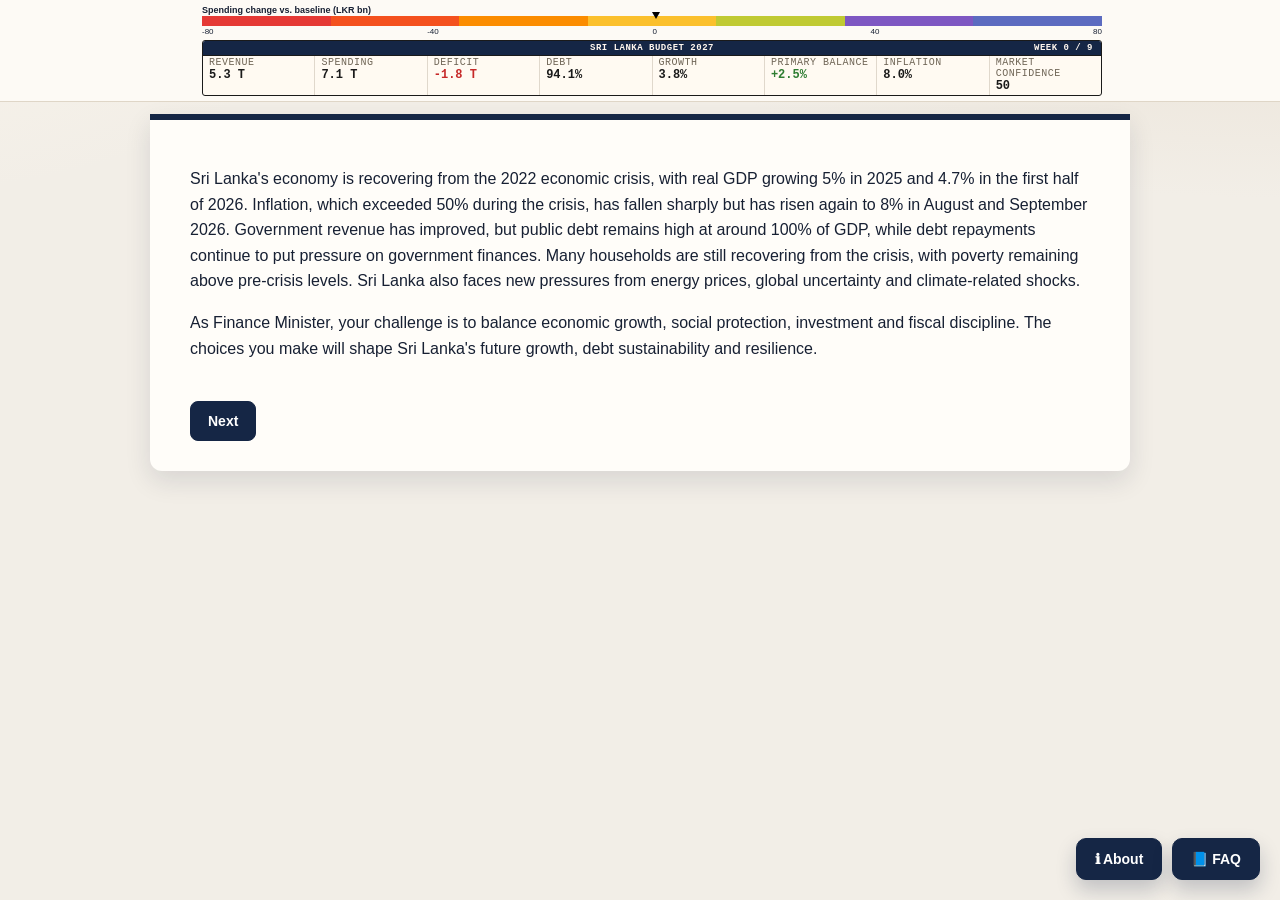
==== budget_game_fixed.html @ 9d5f8a3f "feat(ui-docs): add About quick-link and align docs with design update - add About button beside FAQ " ====
<!DOCTYPE html>
<html lang="en">

<head>
  <meta charset="UTF-8">
  <meta name="viewport" content="width=device-width, initial-scale=1.0, maximum-scale=5.0">
  <title>Sri Lanka Budget Game</title>

  <style>
    :root {
      --bg-canvas: #f2eee7;
      --bg-panel: #fffdf9;
      --bg-muted: #f4eee5;
      --text-primary: #172033;
      --text-muted: #3b465c;
      --accent-ink: #152645;
      --accent-coral: #c44f2a;
      --accent-gold: #8b6a1f;
      --border-soft: #d8cfc0;
      --focus-ring: #0068d6;
    }

    html {
      overflow-x: hidden;
      scroll-behavior: smooth;
    }

    body {
      font-family: "Avenir Next", "Segoe UI Variable Text", "Segoe UI", "Helvetica Neue", sans-serif;
      font-size: 16px;
      color: var(--text-primary);
      background:
        radial-gradient(1200px 480px at 100% -10%, #e8dfd2 0%, transparent 60%),
        radial-gradient(800px 360px at -10% 0%, #f8f3ea 0%, transparent 55%),
        var(--bg-canvas);
      margin: 0;
      /* --header-h is measured from the real fixed header by syncHeaderSpace() in
     the script, so the gap under the header is always exact (no guessing). */
      padding-top: var(--header-h, 115px);
      overflow-x: hidden;
      max-width: 100%;
      text-rendering: optimizeLegibility;
      -webkit-font-smoothing: antialiased;
    }

    .skip-link {
      position: absolute;
      top: 10px;
      left: 10px;
      background: #ffffff;
      color: var(--accent-ink);
      border: 2px solid var(--focus-ring);
      border-radius: 8px;
      padding: 8px 12px;
      transform: translateY(-200%);
      z-index: 5000;
      font-size: 14px;
      font-weight: 600;
      text-decoration: none;
    }

    .skip-link:focus {
      transform: translateY(0);
    }

    .subtitle {
      color: var(--text-muted);
      margin-bottom: 20px;
    }

    .data-note {
      font-size: 14px;
      color: var(--text-primary);
      background: var(--bg-muted);
      border-left: 4px solid #385f9e;
      padding: 12px 16px;
      margin: 18px 0;
      line-height: 1.6;
    }

    .highlight {
      display: flex;
      gap: 20px;
      padding: 20px;
      border-left: 6px solid;
      background: var(--bg-muted);
      margin-bottom: 25px;
    }

    #fiscalBadge {
      font-weight: bold;
      padding: 10px 14px;
      color: white;
    }

    .grid {
      display: grid;
      grid-template-columns: 1fr 1fr;
      gap: 20px;
      margin-top: 25px;
    }

    .card {
      background: #fafafa;
      padding: 18px;
      border-left: 4px solid #ddd;
    }

    .results-table {
      margin-top: 20px;
      border-top: 2px solid #ddd;
    }

    .row {
      display: flex;
      justify-content: space-between;
      padding: 10px 0;
      border-bottom: 1px solid #eee;
    }

    .row.total {
      font-weight: bold;
      border-top: 2px solid #000;
    }

    #headlineBox {
      margin-top: 20px;
      padding: 20px;
      background: var(--accent-ink);
      color: white;
      border-radius: 8px;
    }

    #headlineBox h3 {
      margin: 0 0 10px 0;
    }

    #headlineBox p {
      margin: 0;
      color: #ddd;
    }

    .status-box {
      margin-top: 20px;
      padding: 15px;
      border-left: 6px solid #ccc;
      background: var(--bg-muted);
      border-radius: 6px;
    }

    #imfStatus {
      font-weight: bold;
      padding: 6px 10px;
      display: inline-block;
      margin-bottom: 10px;
      color: white;
    }

    .rules-table {
      margin-top: 20px;
      border: 1px solid #ddd;
      border-radius: 4px;
      overflow: hidden;
    }

    .rules-header {
      background: var(--accent-ink);
      color: #fff7ef;
      padding: 10px 14px;
      font-weight: bold;
      font-size: 14px;
    }

    .rules-row {
      display: grid;
      grid-template-columns: 2fr 1fr 1fr 1fr;
      padding: 9px 14px;
      border-bottom: 1px solid #eee;
      font-size: 13px;
      align-items: center;
    }

    .rules-row:last-of-type {
      border-bottom: none;
    }

    .rules-row-head {
      font-weight: bold;
      font-size: 12px;
      text-transform: uppercase;
      letter-spacing: 0.5px;
      color: var(--text-muted);
      background: #faf6f0;
    }

    .rule-status {
      display: inline-block;
      padding: 2px 8px;
      border-radius: 3px;
      font-size: 12px;
      font-weight: bold;
    }

    .rule-status.met {
      background: #e8f5e9;
      color: #2e7d32;
    }

    .rule-status.below {
      background: #fff8e1;
      color: #946200;
    }

    .rules-footnote {
      padding: 8px 14px;
      font-size: 12px;
      color: #5f5f5f;
      background: #faf6f0;
      border-top: 1px solid #eee;
    }

    .card.green {
      border-left: 6px solid #2e7d32;
      background: #e8f5e9;
    }

    .card.yellow {
      border-left: 6px solid #f9a825;
      background: #fff8e1;
    }

    .card.red {
      border-left: 6px solid #c62828;
      background: #ffebee;
    }

    .risk {
      font-size: 13px;
      color: #555;
      margin-top: 10px;
    }

    .energy-feedback {
      margin-top: 24px;
      padding: 16px 18px;
      border-left: 6px solid #ccc;
      background: #f4f4f4;
      line-height: 1.6;
    }

    .energy-feedback .headline {
      font-weight: bold;
      margin-bottom: 6px;
    }

    .energy-feedback.green {
      border-left-color: #2e7d32;
      background: #e8f5e9;
    }

    .energy-feedback.yellow {
      border-left-color: #f9a825;
      background: #fff8e1;
    }

    .energy-feedback.red {
      border-left-color: #c62828;
      background: #ffebee;
    }

    /* BUDGET BAR */
    #budgetBar {
      position: fixed;
      top: 0;
      left: 0;
      width: 100%;
      background: rgba(253, 250, 245, 0.98);
      backdrop-filter: blur(8px);
      border-bottom: 1px solid #dfd6c7;
      padding: 5px 12px;
      z-index: 1000;
    }

    #budgetBarInner {
      max-width: 900px;
      margin: 0 auto;
    }

    /* PAGE TRACKER — compact step indicator, ~1.5cm tall */
    #pageTracker {
      overflow-x: auto;
      padding: 4px 8px 3px 8px;
      border-bottom: 1px solid #e0d8cc;
    }

    .tracker-row {
      display: flex;
      justify-content: center;
      align-items: flex-start;
      white-space: nowrap;
      min-width: fit-content;
      margin: 0 auto;
    }

    .tracker-step {
      display: flex;
      flex-direction: column;
      align-items: center;
      flex-shrink: 0;
      padding: 0 3px;
    }

    .tracker-dot {
      width: 11px;
      height: 11px;
      border-radius: 50%;
      background: #fff;
      border: 2px solid #7a8190;
      display: block;
      margin-bottom: 2px;
      transition: background 0.2s, border-color 0.2s;
    }

    .tracker-label {
      font-size: 11px;
      color: #596179;
      white-space: nowrap;
      line-height: 1.1;
    }

    .tracker-line {
      flex: 0 0 12px;
      height: 2px;
      background: #8c93a5;
      margin-top: 5px;
    }

    .tracker-line-dotted {
      background: none;
      border-top: 2px dotted #8c93a5;
      height: 0;
      margin-top: 5px;
    }

    .tracker-step.completed .tracker-dot,
    .tracker-step.current .tracker-dot {
      background: var(--accent-ink);
      border-color: var(--accent-ink);
    }

    .tracker-step.current .tracker-dot {
      box-shadow: 0 0 0 3px rgba(26, 26, 26, 0.15);
    }

    .tracker-step.completed .tracker-label {
      color: #555;
    }

    .tracker-step.current .tracker-label {
      color: #1a1a1a;
      font-weight: bold;
    }

    .tracker-line.completed {
      background: #1a1a1a;
    }

    /* FISCAL DASHBOARD */
    #fiscalDashboard {
      margin-top: 4px;
      font-family: 'Courier New', Courier, monospace;
      background: #fffaf2;
      color: #1a1a1a;
      border: 1px solid #1a1a1a;
      border-radius: 3px;
      overflow: hidden;
      max-width: 900px;
    }

    .fiscal-header {
      display: flex;
      align-items: center;
      padding: 2px 8px;
      background: var(--accent-ink);
      color: #fff7ef;
      border-bottom: 1px solid #1a1a1a;
      font-weight: bold;
      font-size: 9px;
      letter-spacing: 0.5px;
    }

    .fiscal-header-spacer,
    .fiscal-header-week {
      flex: 1;
    }

    .fiscal-header-week {
      text-align: right;
    }

    .fiscal-header-title {
      flex: 0 0 auto;
      text-align: center;
    }

    .fiscal-row {
      display: flex;
      border-bottom: 1px solid #e0d8cc;
    }

    .fiscal-row:last-child {
      border-bottom: none;
    }

    .fiscal-cell {
      flex: 1;
      padding: 1px 6px 2px 6px;
      border-right: 1px solid #e0d8cc;
    }

    .fiscal-cell:last-child {
      border-right: none;
    }

    .fiscal-label {
      font-size: 10px;
      color: #6f6556;
      text-transform: uppercase;
      letter-spacing: 0.5px;
    }

    .fiscal-value {
      font-size: 12px;
      font-weight: bold;
      margin-top: 0px;
      color: #1a1a1a;
    }

    .fiscal-value.negative {
      color: #c62828;
    }

    .fiscal-value.positive {
      color: #2e7d32;
    }

    /* SCREENS */
    .screen {
      display: none;
      min-height: calc(100vh - var(--header-h, 115px));
      justify-content: center;
      align-items: flex-start;
      padding: 12px 24px 24px;
      box-sizing: border-box;
    }

    .screen.active {
      display: flex;
    }

    /* BOX */
    .box {
      max-width: 900px;
      width: 100%;
      background: var(--bg-panel);
      padding: 30px 40px;
      border-top: 6px solid var(--accent-ink);
      border-radius: 0 0 12px 12px;
      box-shadow: 0 10px 26px rgba(22, 34, 56, 0.12);
      max-height: calc(100vh - var(--header-h, 115px) - 40px);
      overflow-y: auto;
    }

    /* TEXT */
    p {
      line-height: 1.6;
      color: var(--text-primary);
    }

    h2 {
      font-family: "Iowan Old Style", "Palatino Linotype", Palatino, serif;
      font-size: 1.68em;
      letter-spacing: 0.2px;
      margin-top: 0;
      color: #0f1b31;
    }

    h3 {
      font-family: "Iowan Old Style", "Palatino Linotype", Palatino, serif;
      font-size: 1.2em;
      color: #12233f;
    }

    /* BUTTONS */
    button {
      padding: 11px 17px;
      font-size: 14px;
      font-weight: 600;
      background: var(--accent-ink);
      color: white;
      border: 1px solid var(--accent-ink);
      border-radius: 8px;
      cursor: pointer;
      transition: background-color 0.15s ease, transform 0.1s ease;
    }

    button:hover {
      background: #213c66;
    }

    button:active {
      transform: translateY(1px);
    }

    /* STACK QUESTION BUTTONS */
    .question button {
      display: block;
      width: 100%;
      margin: 10px 0;
      text-align: left;
    }

    .impact-tag {
      font-weight: bold;
      color: #ffec98;
      font-size: 13px;
    }

    /* NAV */
    .nav {
      margin-top: 40px;
    }

    .nav button {
      margin-right: 15px;
    }

    /* SELECTED */
    .selected {
      background: var(--accent-coral) !important;
      border-color: #9f3e1f !important;
      color: #fff !important;
      box-shadow: inset 0 0 0 1px rgba(255, 255, 255, 0.2);
    }

    /* SLIDER */
    input[type=range] {
      width: 100%;
      margin: 20px 0;
      -webkit-appearance: none;
      appearance: none;
      height: 8px;
      border-radius: 4px;
      background: #e0e0e0;
      cursor: pointer;
    }

    /* Track */
    input[type=range]::-webkit-slider-runnable-track {
      height: 8px;
      border-radius: 4px;
      background: transparent;
    }

    input[type=range]::-moz-range-track {
      height: 8px;
      border-radius: 4px;
      background: #e0e0e0;
    }

    input[type=range]::-moz-range-progress {
      height: 8px;
      border-radius: 4px;
      background: #1a73e8;
    }

    /* Thumb */
    input[type=range]::-webkit-slider-thumb {
      -webkit-appearance: none;
      appearance: none;
      width: 22px;
      height: 22px;
      border-radius: 50%;
      background: #1a73e8;
      border: 3px solid #fff;
      box-shadow: 0 1px 4px rgba(0, 0, 0, 0.35);
      cursor: pointer;
      margin-top: -7px;
    }

    input[type=range]::-moz-range-thumb {
      width: 16px;
      height: 16px;
      border-radius: 50%;
      background: #1a73e8;
      border: 3px solid #fff;
      box-shadow: 0 1px 4px rgba(0, 0, 0, 0.35);
      cursor: pointer;
    }

    /* THREE-MARKER SLIDER (2025 Budget / 2026 Budget / Your Budget) */
    .slider-container {
      position: relative;
      margin: 30px 0 58px 0;
      padding-top: 34px;
    }

    .slider-container input[type=range] {
      position: relative;
      z-index: 2;
      margin: 0;
    }

    .your-budget-marker {
      position: absolute;
      top: 0;
      transform: translateX(-50%);
      background: #000;
      color: #fff;
      font-size: 11px;
      font-weight: bold;
      padding: 3px 8px;
      border-radius: 3px;
      white-space: nowrap;
      z-index: 3;
      transition: left 0.15s ease;
    }

    .your-budget-marker::after {
      content: "";
      position: absolute;
      left: 50%;
      bottom: -5px;
      transform: translateX(-50%);
      border-left: 5px solid transparent;
      border-right: 5px solid transparent;
      border-top: 5px solid #000;
    }

    .ref-marker {
      position: absolute;
      top: 46px;
      transform: translateX(-50%);
      font-size: 14px;
      font-weight: bold;
      color: #333;
      text-align: center;
      white-space: nowrap;
      line-height: 1.4;
    }

    .ref-marker .tick {
      display: block;
      width: 2px;
      height: 12px;
      margin: 0 auto 5px auto;
      background: #999;
    }

    .ref-marker.marker-2025 .tick {
      background: #7e57c2;
    }

    .ref-marker.marker-2026 .tick {
      background: #5c6bc0;
    }

    .slider-range-labels {
      display: flex;
      justify-content: space-between;
      font-size: 12px;
      color: #4c566c;
      margin-top: 26px;
      line-height: 1.4;
    }

    .slider-range-labels.three-way span:nth-child(2) {
      text-align: center;
    }

    /* INFO TOOLTIP (replaces the old always-visible data-note boxes) */
    .info-icon-wrap {
      margin: 10px 0;
    }

    .info-icon {
      position: relative;
      display: inline-flex;
      align-items: center;
      gap: 5px;
      padding: 4px 10px;
      border-radius: 12px;
      background: #ece4d8;
      border: 1px solid #d8cfc0;
      color: #2f3f60;
      font-size: 12px;
      font-weight: bold;
      cursor: pointer;
      user-select: none;
    }

    .info-icon:hover,
    .info-icon:focus,
    .info-icon:focus-visible,
    .info-icon.open {
      background: #e2d7c7;
    }

    .info-tooltip {
      display: none;
      position: absolute;
      bottom: 130%;
      left: 0;
      width: 320px;
      max-width: 80vw;
      background: var(--accent-ink);
      color: #fff7ef;
      padding: 12px 14px;
      border-radius: 6px;
      font-size: 13px;
      font-weight: normal;
      line-height: 1.6;
      text-align: left;
      z-index: 1500;
      box-shadow: 0 4px 14px rgba(0, 0, 0, 0.3);
    }

    .info-tooltip strong {
      color: #fff;
    }

    .info-tooltip::after {
      content: "";
      position: absolute;
      top: 100%;
      left: 16px;
      border-width: 6px;
      border-style: solid;
      border-color: var(--accent-ink) transparent transparent transparent;
    }

    .info-icon:hover .info-tooltip,
    .info-icon:focus .info-tooltip,
    .info-icon.open .info-tooltip {
      display: block;
    }

    /* STEPPER — one slider/question shown at a time on multi-item pages */
    .stepper-counter {
      font-size: 11px;
      text-transform: uppercase;
      letter-spacing: 0.6px;
      color: #8a7f6e;
      font-weight: bold;
      margin-bottom: 16px;
    }

    .step {
      display: none;
    }

    .step.active {
      display: block;
    }

    .step-nav {
      margin-top: 32px;
      display: flex;
      gap: 15px;
    }

    .step-warning {
      display: none;
      margin-top: 24px;
      padding: 10px 14px;
      background: #ffebee;
      border-left: 4px solid #c62828;
      color: #c62828;
      font-size: 13px;
      font-weight: bold;
      border-radius: 3px;
    }

    /* FADE */
    .fade-text {
      transition: opacity 0.25s ease;
    }

    p.fade-text:empty {
      display: none;
    }

    .fade-out {
      opacity: 0;
    }

    .floating-actions {
      position: fixed;
      bottom: 20px;
      right: 20px;
      display: flex;
      gap: 10px;
      z-index: 2000;
    }

    .floating-action-btn {
      background: var(--accent-ink);
      color: white;
      padding: 12px 18px;
      border: 1px solid var(--accent-ink);
      border-radius: 10px;
      cursor: pointer;
      font-size: 14px;
      font-weight: 600;
      box-shadow: 0 10px 20px rgba(21, 38, 69, 0.22);
      transition: background-color 0.15s ease, transform 0.1s ease;
    }

    .floating-action-btn:hover {
      background: #213c66;
    }

    .floating-action-btn:active {
      transform: translateY(1px);
    }

    .info-icon:focus-visible,
    button:focus-visible,
    input[type=range]:focus-visible,
    a:focus-visible {
      outline: 3px solid var(--focus-ring);
      outline-offset: 2px;
    }

    @media (prefers-reduced-motion: reduce) {
      html {
        scroll-behavior: auto;
      }

      *,
      *::before,
      *::after {
        animation: none !important;
        transition: none !important;
      }
    }

    /* =======================================================================
   RESPONSIVE — tablet and phone
   ======================================================================= */

    /* Tablets and small laptops */
    @media (max-width: 900px) {
      #budgetBarInner {
        max-width: 100%;
      }

      .box {
        max-width: 100%;
      }
    }

    /* Phones and small tablets */
    @media (max-width: 768px) {
      .screen {
        padding: 10px 14px 18px;
      }

      .box {
        padding: 22px 18px;
        max-height: calc(100vh - var(--header-h, 145px) - 28px);
      }

      h2 {
        font-size: 1.3em;
      }

      #budgetBar {
        padding: 8px 10px;
      }

      /* Fiscal dashboard: 5 columns is too tight on a phone — wrap to 2 per row */
      .fiscal-row {
        flex-wrap: wrap;
      }

      .fiscal-cell {
        flex: 1 1 30%;
        min-width: 30%;
        border-bottom: 1px solid #e0d8cc;
      }

      .fiscal-cell:nth-last-child(-n+1) {
        border-bottom: none;
      }

      /* Results page smart cards: stack instead of 2 columns */
      .grid {
        grid-template-columns: 1fr;
      }

      /* Fiscal rules table: shrink text and tighten columns rather than truncate */
      .rules-row {
        grid-template-columns: 1.6fr 0.8fr 0.8fr 0.9fr;
        font-size: 11px;
        padding: 7px 8px;
      }

      .rules-header {
        font-size: 13px;
      }

      /* Nav and stepper buttons: let them wrap and stay full touch-target size */
      .nav,
      .step-nav {
        flex-wrap: wrap;
      }

      .nav button,
      .step-nav button {
        flex: 1 1 auto;
        min-width: 100px;
      }

      /* Slider range end-labels can crowd on narrow screens */
      .slider-range-labels {
        font-size: 11px;
      }

      .your-budget-marker {
        font-size: 10px;
        padding: 2px 6px;
      }

      .ref-marker {
        font-size: 12px;
      }

      /* Page tracker: allow it to scroll horizontally (already set) but shrink a touch */
      .tracker-label {
        font-size: 8px;
      }

      /* Info tooltips: centre under the icon instead of anchoring left, so they're
     less likely to run off the edge of a narrow screen */
      .info-tooltip {
        left: 50%;
        transform: translateX(-50%);
        width: 260px;
      }

      .info-tooltip::after {
        left: 50%;
        transform: translateX(-50%);
      }
    }

    /* Small phones */
    @media (max-width: 420px) {
      .box {
        padding: 18px 14px;
      }

      h2 {
        font-size: 1.15em;
      }

      .fiscal-header-title {
        font-size: 8px;
      }

      button {
        padding: 10px 14px;
        font-size: 13px;
      }

      .rules-row {
        grid-template-columns: 1.4fr 0.9fr 0.9fr 1fr;
        font-size: 10px;
      }
    }
  </style>
</head>

<body>

  <a class="skip-link" href="#p1">Skip to game content</a>

  <div class="floating-actions" aria-label="Quick links">
    <button class="floating-action-btn" id="aboutButton" type="button" onclick="openAbout()">ℹ About</button>
    <button class="floating-action-btn" id="faqButton" type="button" onclick="openFAQ()">📘 FAQ</button>
  </div>

  <!-- ✅ CORRECT BUDGET BAR (ONLY ONE VERSION) -->
  <div id="budgetBar">

    <div id="budgetBarInner">
      <div style="font-weight:bold; margin-bottom:1px; font-size:9px;">
        Spending change vs. baseline (LKR bn)
      </div>

      <div style="position:relative; height:10px; display:flex;">

        <div style="flex:1; background:#e53935;"></div>
        <div style="flex:1; background:#f4511e;"></div>
        <div style="flex:1; background:#fb8c00;"></div>
        <div style="flex:1; background:#fbc02d;"></div>
        <div style="flex:1; background:#c0ca33;"></div>
        <div style="flex:1; background:#7e57c2;"></div>
        <div style="flex:1; background:#5c6bc0;"></div>

        <!-- POINTER -->
        <div id="budgetPointer" style="
      position:absolute;
      top:-4px;
      width:0;
      height:0;
      border-left:4px solid transparent;
      border-right:4px solid transparent;
      border-top:7px solid black;
      left:50%;
      transition:left 0.3s ease;
    "></div>

      </div>

      <div style="display:flex; justify-content:space-between; font-size:8px; margin-top:1px;">
        <span>-80</span>
        <span>-40</span>
        <span>0</span>
        <span>40</span>
        <span>80</span>
      </div>

      <div id="fiscalDashboard">

        <div class="fiscal-header">
          <span class="fiscal-header-spacer"></span>
          <span class="fiscal-header-title">SRI LANKA BUDGET 2027</span>
          <span id="fiscalWeek" class="fiscal-header-week">WEEK 0 / 9</span>
        </div>

        <div id="pageTracker" style="display:none;">
          <div class="tracker-row">
            <div class="tracker-step" data-label="Education"><span class="tracker-dot"></span><span
                class="tracker-label">Education</span></div>
            <div class="tracker-line"></div>
            <div class="tracker-step" data-label="Health"><span class="tracker-dot"></span><span
                class="tracker-label">Health</span></div>
            <div class="tracker-line"></div>
            <div class="tracker-step" data-label="Welfare"><span class="tracker-dot"></span><span
                class="tracker-label">Welfare</span></div>
            <div class="tracker-line"></div>
            <div class="tracker-step" data-label="Defence"><span class="tracker-dot"></span><span
                class="tracker-label">Defence</span></div>
            <div class="tracker-line"></div>
            <div class="tracker-step" data-label="Energy"><span class="tracker-dot"></span><span
                class="tracker-label">Energy</span></div>
            <div class="tracker-line"></div>
            <div class="tracker-step" data-label="Infra"><span class="tracker-dot"></span><span
                class="tracker-label">Infra</span></div>
            <div class="tracker-line"></div>
            <div class="tracker-step" data-label="Agri"><span class="tracker-dot"></span><span
                class="tracker-label">Agri</span></div>
            <div class="tracker-line"></div>
            <div class="tracker-step" data-label="Admin"><span class="tracker-dot"></span><span
                class="tracker-label">Admin</span></div>
            <div class="tracker-line"></div>
            <div class="tracker-step" data-label="Enviro"><span class="tracker-dot"></span><span
                class="tracker-label">Enviro</span></div>
            <div class="tracker-line tracker-line-dotted"></div>
            <div class="tracker-step" data-label="Results"><span class="tracker-dot"></span><span
                class="tracker-label">Results</span></div>
          </div>
        </div>

        <div class="fiscal-row">
          <div class="fiscal-cell">
            <div class="fiscal-label">Revenue</div>
            <div class="fiscal-value" id="fdRevenue">—</div>
          </div>
          <div class="fiscal-cell">
            <div class="fiscal-label">Spending</div>
            <div class="fiscal-value" id="fdSpending">—</div>
          </div>
          <div class="fiscal-cell">
            <div class="fiscal-label">Deficit</div>
            <div class="fiscal-value" id="fdDeficit">—</div>
          </div>
          <div class="fiscal-cell">
            <div class="fiscal-label">Debt</div>
            <div class="fiscal-value" id="fdDebt">—</div>
          </div>
          <div class="fiscal-cell">
            <div class="fiscal-label">Growth</div>
            <div class="fiscal-value" id="fdGrowth">—</div>
          </div>
          <div class="fiscal-cell">
            <div class="fiscal-label">Primary Balance</div>
            <div class="fiscal-value" id="fdPrimary">—</div>
          </div>
          <div class="fiscal-cell">
            <div class="fiscal-label">Inflation</div>
            <div class="fiscal-value" id="fdInflation">—</div>
          </div>
          <div class="fiscal-cell">
            <div class="fiscal-label">Market Confidence</div>
            <div class="fiscal-value" id="fdConfidence">—</div>
          </div>
        </div>

      </div>

    </div>

  </div>

  <!-- PAGE 1 -->
  <div id="p1" class="screen active">
    <div class="box">

      <p id="p1-economy-context">
        Sri Lanka's economy is recovering from the 2022 economic crisis, with real GDP growing 5% in 2025 and 4.7% in
        the first half of 2026. Inflation, which exceeded 50% during the crisis, has fallen sharply but has risen again
        to 8% in August and September 2026. Government revenue has improved, but public debt remains high at around 100%
        of GDP, while debt repayments continue to put pressure on government finances. Many households are still
        recovering from the crisis, with poverty remaining above pre-crisis levels. Sri Lanka also faces new pressures
        from energy prices, global uncertainty and climate-related shocks.
      </p>

      <p id="p1-role-context">
        As Finance Minister, your challenge is to balance economic growth, social protection, investment and fiscal
        discipline. The choices you make will shape Sri Lanka's future growth, debt sustainability and resilience.
      </p>

      <div class="nav">
        <button onclick="go('p2')">Next</button>
      </div>

    </div>
  </div>


  <!-- PAGE 2 -->
  <div id="p2" class="screen">
    <div class="box">

      <h2 id="p2-title">Your challenge</h2>

      <p id="p2-brief-1">
        You have nine weeks to shape Sri Lanka's next Budget and help secure the country's economic recovery.
      </p>

      <p id="p2-brief-2">
        You are responsible for managing a national budget of around LKR 5 trillion each year and balance spending with
        revenue, maintain fiscal discipline, and meet critical targets such as a primary surplus and long-term debt
        sustainability.
      </p>

      <p id="p2-brief-3">
        You will not undertake this task alone, but every decision you make will influence Sri Lanka's economic
        stability and future trajectory.
      </p>

      <div class="nav">
        <button onclick="go('p1')">Back</button>
        <button onclick="go('p3')">Next</button>
      </div>

    </div>
  </div><!-- PAGE 3 -->
  <div id="p3" class="screen">
    <div class="box">

      <p id="p3-brief-1">Minister, we're counting on you to build a strong team around this Budget.</p>

      <p id="p3-brief-2">We've committed to clear fiscal targets, including improving revenue, maintaining a primary
        surplus, and managing debt carefully, so keep an eye on the indicators, you don't want things slipping off
        track. We've set your starting point based on the latest Budget framework, but the choices ahead are yours. And
        remember, the public will be watching closely.</p>

      <p id="p3-brief-3">One more thing to keep in mind: the IMF programme behind many of these targets ends in March
        2027, and the Government has not yet decided whether to seek a successor.</p>

      <div class="nav">
        <button onclick="go('p2')">Back</button>
        <button onclick="go('p17')">Next</button>
      </div>

    </div>
  </div>

  <!-- PAGE 17 REVENUE CABINET -->
  <div id="p17" class="screen">
    <div class="box">

      <h2 id="p17-title">Taxes</h2>

      <p id="p17-brief-1">Before deciding how to spend the money, decide how the Government will raise it. The 2026
        Budget focuses on increasing domestic revenue, improving tax collection through the new Revenue Administration
        Management Information System, and raising tax revenue to more than 15 per cent of gross domestic product over
        the medium term. The Government has set out a total revenue and grants target of 5,300 billion rupees. How will
        you raise the money needed to fund your Budget?</p>

      <p class="info-icon-wrap"><button type="button" class="info-icon" onclick="toggleInfoTooltip(this, event)">&#9432;
          Source
          &amp; assumptions<span class="info-tooltip">The revenue and growth effects of each option below are simulation
            assumptions built for this game, not official Treasury forecasts. They're designed to teach the direction of
            these trade-offs — progressive vs. regressive, growth vs. revenue — not to predict real
            collections.</span></button></p>

      <div class="stepper" id="stepper-p17" data-prev-page="p3" data-next-page="p4">

        <div class="stepper-counter">Step 1 of 3</div>

        <div class="step active">

          <p><strong>Question 1: How should the Government increase revenue?</strong></p>

          <div class="question" data-question="revenueApproach">

            <button onclick="selectTaxOption(this)" data-question="revenueApproach" data-impact="80"
              data-value="income">
              Increase taxes on income, profits and wealth <span class="impact-tag">+Rs. 80 bn</span><br>
              <small>A progressive option — it falls on higher earners and larger profits rather than everyone
                equally.</small>
            </button>

            <button onclick="selectTaxOption(this)" data-question="revenueApproach" data-impact="110"
              data-value="consumption">
              Increase taxes on goods and services <span class="impact-tag">+Rs. 110 bn</span><br>
              <small>Raises more revenue, but is regressive — it falls hardest on lower-income households and pushes up
                the cost of living.</small>
            </button>

            <button onclick="selectTaxOption(this)" data-question="revenueApproach" data-impact="50"
              data-value="compliance">
              Improve tax collection and reduce tax evasion <span class="impact-tag">+Rs. 50 bn</span><br>
              <small>Raises less immediately than a rate change, but is the domestic revenue mobilisation strategy the
                2026 Budget itself emphasises (RAMIS).</small>
            </button>

            <button onclick="selectTaxOption(this)" data-question="revenueApproach" data-impact="0"
              data-value="unchanged">
              Keep existing tax rates unchanged <span class="impact-tag">0%</span><br>
              <small>No new revenue measures, leaving the Budget more reliant on spending decisions alone.</small>
            </button>

          </div>

        </div>

        <div class="step">

          <p><strong>Question 2: How should the Government balance revenue collection with economic growth?</strong></p>

          <div class="question" data-question="balanceApproach">

            <button onclick="selectTaxOption(this)" data-question="balanceApproach" data-impact="30"
              data-value="revenue">
              Prioritise higher revenue, even if it increases the tax burden <span class="impact-tag">+Rs. 30
                bn</span><br>
              <small>Strengthens the Budget position but risks dampening private investment and growth.</small>
            </button>

            <button onclick="selectTaxOption(this)" data-question="balanceApproach" data-impact="-20"
              data-value="relief">
              Provide tax relief to households and businesses while improving compliance <span
                class="impact-tag">&minus;Rs. 20 bn</span><br>
              <small>Costs revenue in the near term, but is more growth-friendly and politically popular.</small>
            </button>

            <button onclick="selectTaxOption(this)" data-question="balanceApproach" data-impact="35"
              data-value="expand">
              Expand the tax base by bringing more individuals and businesses into the tax system <span
                class="impact-tag">+Rs. 35 bn</span><br>
              <small>Aligns with formalising the economy — moderate revenue gain without raising rates on those already
                paying.</small>
            </button>

          </div>

        </div>

        <div class="step">

          <p style="margin-top:15px; font-weight: bold;">Impact of your choices</p>

          <p id="revenueImpact" class="fade-text" style="font-weight: normal;">
            Current revenue impact will appear here.
          </p>

        </div>

        <div class="step-nav">
          <button class="step-back-btn" onclick="stepperBack('stepper-p17')">Back</button>
          <button class="step-next-btn" onclick="stepperNext('stepper-p17')">Next</button>
        </div>

      </div>

    </div>
  </div>

  <!-- PAGE 4 EDUCATION -->
  <div id="p4" class="screen">
    <div class="box">

      <h2 id="p4-title">Week One: Education</h2>

      <p id="p4-brief-1">Time to set your spending priorities.</p>

      <p id="p4-brief-2">Education is one of the largest areas of government spending in Sri Lanka, supporting schools,
        universities, technical and vocational education, teacher salaries, and learning resources. Investing in
        education strengthens the country's future workforce and economic growth, but increasing funding also places
        additional pressure on the national budget. Your challenge is to balance these competing priorities when
        preparing next year's Budget.</p>

      <div class="stepper" id="stepper-p4" data-prev-page="p17" data-next-page="p5" data-touch-flag="eduTouched">

        <div class="stepper-counter">Step 1 of 4</div>

        <div class="step active">

          <p class="info-icon-wrap"><button type="button" class="info-icon"
              onclick="toggleInfoTooltip(this, event)">&#9432;
              Source &amp; assumptions<span class="info-tooltip">Based on the 2025 Budget Estimates, the Government
                allocated <strong>Rs. 55.3 bn</strong> to Primary &amp; Secondary Education, a combined <strong>Rs. 5.4
                  bn</strong> to Higher Education Development and Higher Education Quality Development, and <strong>Rs.
                  0.9 bn</strong> to Skills Development &amp; TVET. Your choices below are measured against these
                approved figures. (Special Education and Teacher Development sit outside this
                simulation.)</span></button>
          </p>

          <p><strong>How much should funding for Primary &amp; Secondary Education change?</strong></p>

          <div class="slider-container">

            <input type="range" id="eduPrimarySlider" min="-5" max="10" step="1" value="0"
              aria-label="Primary and Secondary Education budget change"
              oninput="eduTouched=true; updateEducationBudget();">

            <div id="eduPrimaryYourMarker" class="your-budget-marker">Your Budget: Rs. 55.3 bn (0%)</div>
            <div id="eduPrimaryBaseMarker" class="ref-marker marker-2025"><span class="tick"></span>2025 Approved<br>Rs.
              55.3 bn</div>

            <div class="slider-range-labels">
              <span>Reduce investment<br>-5%</span>
              <span>Increase investment<br>+10%</span>
            </div>

          </div>

          <p class="info-icon-wrap"><button type="button" class="info-icon"
              onclick="toggleInfoTooltip(this, event)">&#9432;
              Source &amp; assumptions<span class="info-tooltip">Major cuts to school education are politically
                difficult, but modest savings or efficiency gains are possible. Additional investment is a common policy
                choice.</span></button></p>

        </div>

        <div class="step">

          <p><strong>How much should funding for Higher Education change?</strong></p>

          <div class="slider-container">

            <input type="range" id="eduHigherSlider" min="-5" max="10" step="1" value="0"
              aria-label="Higher Education budget change" oninput="eduTouched=true; updateEducationBudget();">

            <div id="eduHigherYourMarker" class="your-budget-marker">Your Budget: Rs. 5.4 bn (0%)</div>
            <div id="eduHigherBaseMarker" class="ref-marker marker-2025"><span class="tick"></span>2025 Approved<br>Rs.
              5.4 bn</div>

            <div class="slider-range-labels">
              <span>Reduce investment<br>-5%</span>
              <span>Increase investment<br>+10%</span>
            </div>

          </div>

          <p class="info-icon-wrap"><button type="button" class="info-icon"
              onclick="toggleInfoTooltip(this, event)">&#9432;
              Source &amp; assumptions<span class="info-tooltip">Universities have some flexibility, but large cuts are
                unlikely in a single budget.</span></button></p>

        </div>

        <div class="step">

          <p><strong>How much should funding for TVET &amp; Skills Development change?</strong></p>

          <div class="slider-container">

            <input type="range" id="eduTvetSlider" min="-10" max="20" step="1" value="0"
              aria-label="TVET and Skills Development budget change"
              oninput="eduTouched=true; updateEducationBudget();">

            <div id="eduTvetYourMarker" class="your-budget-marker">Your Budget: Rs. 0.9 bn (0%)</div>
            <div id="eduTvetBaseMarker" class="ref-marker marker-2025"><span class="tick"></span>2025 Approved<br>Rs.
              0.9 bn</div>

            <div class="slider-range-labels">
              <span>Reduce investment<br>-10%</span>
              <span>Increase investment<br>+20%</span>
            </div>

          </div>

          <p class="info-icon-wrap"><button type="button" class="info-icon"
              onclick="toggleInfoTooltip(this, event)">&#9432;
              Source &amp; assumptions<span class="info-tooltip">TVET is relatively small and governments often expand
                it quickly to address labour market needs.</span></button></p>

        </div>

        <div class="step">

          <p><strong>Impact of your choice</strong></p>

          <p id="eduImpact" class="fade-text">
            Current education impact will appear here.
          </p>

        </div>

        <div class="step-nav">
          <button class="step-back-btn" onclick="stepperBack('stepper-p4')">Back</button>
          <button class="step-next-btn" onclick="stepperNext('stepper-p4')">Next</button>
        </div>

      </div>

    </div>
  </div>

  <!-- PAGE 5 HEALTH -->
  <div id="p5" class="screen">
    <div class="box">

      <h2 id="p5-title">Week Two: Health</h2>

      <p id="p5-brief-1">Now let's turn to health.</p>

      <p id="p5-brief-2">Sri Lanka's health system is recognised for providing free universal healthcare, but
        maintaining this service is becoming increasingly expensive. Rising demand, workforce pressures, ageing
        infrastructure, and higher medical costs are placing greater strain on the Budget. Your decisions will determine
        how much funding the health sector receives and how this affects the country's overall fiscal position.</p>

      <p class="info-icon-wrap"><button type="button" class="info-icon" onclick="toggleInfoTooltip(this, event)">&#9432;
          Source
          &amp; assumptions<span class="info-tooltip">Under the enacted 2026 Appropriation Act, the Ministry of Health
            and Mass Media was allocated <strong>Rs. 555.1 bn</strong> in total &mdash; Rs. 450.0 bn recurrent and Rs.
            105.1 bn capital &mdash; the third-largest ministry allocation. The 2027 Appropriation Bill, published in
            September 2026, proposes Rs. 590.5 bn. This slider adjusts the 2026 ministry-wide total; a future version
            will let you allocate across individual health programmes (preventive health, hospitals, medical supplies,
            etc.) once those figures are confirmed.</span></button></p>

      <div class="stepper" id="stepper-p5" data-prev-page="p4" data-next-page="p6" data-touch-flag="healthTouched">

        <div class="stepper-counter">Step 1 of 2</div>

        <div class="step active">

          <p><strong>How much should health spending change in next year's Budget?</strong></p>

          <div class="slider-container">

            <input type="range" id="healthSlider" min="-10" max="15" step="1" value="0"
              aria-label="Health budget change" oninput="healthTouched=true; updateHealthBudget();">

            <div id="healthYourMarker" class="your-budget-marker">Your Budget: Rs. 555.1 bn (0%)</div>
            <div id="healthBaseMarker" class="ref-marker marker-2025"><span class="tick"></span>2026 Approved<br>Rs.
              555.1 bn</div>

            <div class="slider-range-labels">
              <span>Reduce spending<br>-10%</span>
              <span>Increase spending<br>+15%</span>
            </div>

          </div>

        </div>

        <div class="step">

          <p><strong>Impact of your choice</strong></p>

          <p id="healthImpact" class="fade-text"></p>

        </div>

        <div class="step-nav">
          <button class="step-back-btn" onclick="stepperBack('stepper-p5')">Back</button>
          <button class="step-next-btn" onclick="stepperNext('stepper-p5')">Next</button>
        </div>

      </div>

    </div>
  </div>

  <!-- PAGE 6 -->
  <div id="p6" class="screen">
    <div class="box">

      <h2 id="p6-title">Week Three: Welfare and Social Protection</h2>

      <p id="p6-brief-1">
        Government spending in this area supports low-income and vulnerable households through programmes such as
        Aswesuma. Aswesuma is currently being narrowed: payments to about 425,000 “vulnerable” households stopped from
        June 2026, and benefits are now limited to poor and extremely poor families, even as inflation has risen to 8%.
        Your decisions will determine how much support is provided while balancing government spending, fiscal
        sustainability, and the needs of those most at risk.
      </p>

      <p class="info-icon-wrap"><button type="button" class="info-icon" onclick="toggleInfoTooltip(this, event)">&#9432;
          Source
          &amp; assumptions<span class="info-tooltip">Payments to the “vulnerable” category were halted from June 2026
            and Aswesuma is now limited to the poor and extremely poor, according to the Welfare Benefits Board
            (reported by Ada Derana, 25 June 2026). The budget effects below are simulation assumptions.</span></button>
      </p>

      <div class="stepper" id="stepper-p6" data-prev-page="p5" data-next-page="p7">

        <div class="stepper-counter">Step 1 of 3</div>

        <div class="step active">

          <h3>Coverage vs Cost</h3>

          <p>Which approach should the government take?</p>

          <div class="question" data-question="coverage">

            <button onclick="selectOption(this)" data-question="coverage" data-impact="8" data-value="expand">

              Expand coverage <span class="impact-tag">+8%</span><br>
              <small>More households receive support, but government spending increases.</small>

            </button>

            <button onclick="selectOption(this)" data-question="coverage" data-impact="0" data-value="keep">

              Keep current levels <span class="impact-tag">0%</span><br>
              <small>Maintains existing support with no major fiscal change.</small>

            </button>

            <button onclick="selectOption(this)" data-question="coverage" data-impact="-8" data-value="reduce">

              Reduce coverage <span class="impact-tag">&minus;8%</span><br>
              <small>Lowers spending, but fewer households receive support.</small>

            </button>

          </div>

        </div>

        <div class="step">

          <h3>Level of Support</h3>

          <p>Should the government increase cash transfers to help households manage rising living costs?</p>

          <div class="question" data-question="level">

            <button onclick="selectOption(this)" data-question="level" data-impact="5" data-value="yes">

              Yes &ndash; Increase cash transfers <span class="impact-tag">+5%</span><br>
              <small>Provides immediate relief, but increases spending.</small>

            </button>

            <button onclick="selectOption(this)" data-question="level" data-impact="0" data-value="no">

              No &ndash; Maintain current transfers <span class="impact-tag">0%</span><br>
              <small>Controls spending, but may leave households under pressure.</small>

            </button>

          </div>

        </div>

        <div class="step">

          <div id="welfareFeedback" class="impactBox">

            Current welfare impact will appear here.

          </div>

        </div>

        <div class="step-nav">
          <button class="step-back-btn" onclick="stepperBack('stepper-p6')">Back</button>
          <button class="step-next-btn" onclick="stepperNext('stepper-p6')">Next</button>
        </div>

      </div>

    </div>
  </div>

  <!-- PAGE 7 -->
  <div id="p7" class="screen">
    <div class="box">

      <h2 id="p7-title">Week Three: Welfare and Social Protection</h2>

      <div class="stepper" id="stepper-p7" data-prev-page="p6" data-next-page="p9">

        <div class="stepper-counter">Step 1 of 3</div>

        <div class="step active">

          <h3>Indexation of Benefits</h3>

          <p>How should welfare payments change over time?</p>

          <div class="question" data-question="indexation">

            <button onclick="selectOption(this)" data-question="indexation" data-impact="-3" data-value="below">

              Increase below inflation <span class="impact-tag">&minus;3%</span><br>
              <small>Saves money, but reduces the real value of benefits over time.</small>

            </button>

            <button onclick="selectOption(this)" data-question="indexation" data-impact="0" data-value="same">

              Keep in line with inflation <span class="impact-tag">0%</span><br>
              <small>Maintains the current level of support in real terms.</small>

            </button>

            <button onclick="selectOption(this)" data-question="indexation" data-impact="4" data-value="above">

              Increase faster than inflation <span class="impact-tag">+4%</span><br>
              <small>Provides greater support, but increases long-term government spending.</small>

            </button>

          </div>

        </div>

        <div class="step">

          <h3>Future of Welfare Support</h3>

          <p>Should the Government shift part of its welfare budget towards employment and livelihood programmes?</p>

          <div class="question" data-question="future">

            <button onclick="selectOption(this)" data-question="future" data-impact="-2" data-value="yes">

              Yes &ndash; Shift funding towards employment &amp; livelihood programmes <span
                class="impact-tag">&minus;2%</span><br>
              <small>Invests more in employment and skills programmes, helping reduce long-term welfare dependence and
                future costs.</small>

            </button>

            <button onclick="selectOption(this)" data-question="future" data-impact="0" data-value="no">

              No &ndash; Continue prioritising direct income support <span class="impact-tag">0%</span><br>
              <small>Maintains the current welfare system and expenditure while continuing direct cash support to
                vulnerable households.</small>

            </button>

          </div>

        </div>

        <div class="step">

          <div id="welfareFeedback2" class="impactBox">

            Current welfare impact will appear here.

          </div>

        </div>

        <div class="step-nav">
          <button class="step-back-btn" onclick="stepperBack('stepper-p7')">Back</button>
          <button class="step-next-btn" onclick="stepperNext('stepper-p7')">Next</button>
        </div>

      </div>

    </div>
  </div>

  <!-- PAGE 9 DEFENCE -->
  <div id="p9" class="screen">
    <div class="box">

      <h2 id="p9-title">Week Four: Defence</h2>

      <p id="p9-brief-1">Sri Lanka's defence budget remains one of the largest areas of government expenditure despite
        the end of the civil conflict. In the 2025 and 2026 Budgets, funding continued to support military personnel,
        border and maritime security, intelligence, disaster response, and the maintenance of defence infrastructure.
        While defence spending has remained relatively stable in recent years, there is increasing debate over whether
        resources should continue at current levels or be redirected towards sectors such as education, health, and
        economic development.</p>

      <div class="stepper" id="stepper-p9" data-prev-page="p7" data-next-page="p10" data-touch-flag="defTouched">

        <div class="stepper-counter">Step 1 of 3</div>

        <div class="step active">

          <p><strong>Question 1</strong></p>

          <p><strong>How much should Sri Lanka increase or decrease defence spending in the next Budget?</strong></p>

          <div class="slider-container">

            <input type="range" id="defSpendingSlider" min="-10" max="10" step="1" value="0"
              aria-label="Defence spending change" oninput="defTouched=true; updateDefenceBudget();">

            <div id="defSpendingYourMarker" class="your-budget-marker">Your Budget: 0%</div>
            <div id="defSpendingBaseMarker" class="ref-marker marker-2025"><span class="tick"></span>Maintain<br>current
              spending</div>

            <div class="slider-range-labels">
              <span>Reduce spending<br>-10%</span>
              <span>Increase spending<br>+10%</span>
            </div>

          </div>

        </div>

        <div class="step">

          <p><strong>Question 2</strong></p>

          <p><strong>How much should the Government invest in modernising defence capabilities and disaster response
              over the next Budget?</strong></p>

          <div class="slider-container">

            <input type="range" id="defModernSlider" min="-5" max="15" step="1" value="0"
              aria-label="Defence modernisation and disaster response investment change"
              oninput="defTouched=true; updateDefenceBudget();">

            <div id="defModernYourMarker" class="your-budget-marker">Your Budget: 0%</div>
            <div id="defModernBaseMarker" class="ref-marker marker-2025"><span
                class="tick"></span>Government<br>proposal</div>

            <div class="slider-range-labels">
              <span>Reduce investment<br>-5%</span>
              <span>Major investment<br>+15%</span>
            </div>

          </div>

        </div>

        <div class="step">

          <p><strong>Impact of your choice</strong></p>

          <p id="defenceImpact" class="fade-text">
            Current defence impact will appear here.
          </p>

        </div>

        <div class="step-nav">
          <button class="step-back-btn" onclick="stepperBack('stepper-p9')">Back</button>
          <button class="step-next-btn" onclick="stepperNext('stepper-p9')">Next</button>
        </div>

      </div>

    </div>
  </div>


  <!-- PAGE 10 ENERGY -->
  <div id="p10" class="screen">
    <div class="box">

      <h2 id="p10-title">Week Five: Energy and Subsidies</h2>

      <p id="p10-brief-1">Energy spending covers electricity, fuel support, renewables and state-owned utilities. Since
        the crisis, Sri Lanka has moved towards cost-reflective pricing — and in 2026 the Middle East war disrupted oil
        shipments and sent prices sharply higher. Between March and May, petrol and diesel prices rose by roughly half
        and electricity tariffs by about a third, and fuel was rationed, helping push inflation to 8%. The IMF is urging
        cost-recovery pricing, while households and businesses want targeted relief. Your decisions shape spending,
        living costs, energy security and the Budget's long-term position.</p>

      <p class="info-icon-wrap"><button type="button" class="info-icon" onclick="toggleInfoTooltip(this, event)">&#9432;
          Source
          &amp; assumptions<span class="info-tooltip">Price increases since the war began on 28 February 2026 were
            reported by AFP in May 2026. The IMF's September 2026 mission statement urged cost-recovery energy pricing
            and attributed the rise in inflation to 8% in August mainly to higher world oil prices. The budget effects
            below are simulation assumptions.</span></button></p>

      <div class="stepper" id="stepper-p10" data-prev-page="p9" data-next-page="p12">

        <div class="stepper-counter">Step 1 of 4</div>

        <div class="step active">

          <p><strong>By what percentage should Government spending on energy and subsidies change in the next
              Budget?</strong></p>

          <div class="slider-container">

            <input type="range" id="energySlider" min="-10" max="10" step="1" value="0"
              aria-label="Energy and subsidy spending change"
              oninput="energySliderTouched=true; updateEnergySpendingBudget();">

            <div id="energyYourMarker" class="your-budget-marker">Your Budget: 0%</div>
            <div id="energyBaseMarker" class="ref-marker marker-2025"><span class="tick"></span>Maintain<br>current
              spending</div>

            <div class="slider-range-labels">
              <span>Reduce spending<br>-10%</span>
              <span>Increase spending<br>+10%</span>
            </div>

          </div>

        </div>

        <div class="step">

          <p><strong>Should energy subsidies be targeted only to low-income households?</strong></p>

          <div class="question" data-question="targeted">

            <button onclick="selectEnergyOption(this)" data-question="targeted" data-impact="-5" data-value="yes">
              Yes <span class="impact-tag">&minus;5%</span><br>
              <small>Subsidies are targeted to vulnerable households only. Government spending falls while support is
                better targeted.</small>
            </button>

            <button onclick="selectEnergyOption(this)" data-question="targeted" data-impact="5" data-value="no">
              No <span class="impact-tag">+5%</span><br>
              <small>Subsidies remain available to a wider group of consumers. Government spending increases but more
                households benefit.</small>
            </button>

          </div>

        </div>

        <div class="step">

          <p><strong>Should energy prices reflect full market costs?</strong></p>

          <div class="question" data-question="marketPricing">

            <button onclick="selectEnergyOption(this)" data-question="marketPricing" data-impact="-6" data-value="yes">
              Yes <span class="impact-tag">&minus;6%</span><br>
              <small>Electricity and fuel prices follow market costs. Government subsidy spending falls, improving the
                fiscal position, but consumers face higher prices.</small>
            </button>

            <button onclick="selectEnergyOption(this)" data-question="marketPricing" data-impact="6" data-value="no">
              No <span class="impact-tag">+6%</span><br>
              <small>Government continues to subsidise electricity and fuel prices, helping households and businesses
                but increasing public expenditure.</small>
            </button>

          </div>

        </div>

        <div class="step">

          <p><strong>Impact of your choices</strong></p>

          <p id="energyImpact" class="fade-text">
            Current energy impact will appear here.
          </p>

          <div id="energyExtraFeedback" class="energy-feedback">
            Answer both questions above to see the combined impact on energy spending.
          </div>

        </div>

        <div class="step-nav">
          <button class="step-back-btn" onclick="stepperBack('stepper-p10')">Back</button>
          <button class="step-next-btn" onclick="stepperNext('stepper-p10')">Next</button>
        </div>

      </div>

    </div>
  </div>


  <!-- PAGE 12 INFRASTRUCTURE -->
  <div id="p12" class="screen">
    <div class="box">

      <h2>Week Six: Infrastructure — Transport, Water and Climate Resilience</h2>

      <p>Roads, railways, ports and water systems are essential to Sri Lanka's economy. But recent disasters have shown
        how quickly damaged infrastructure can disrupt transport, agriculture, businesses and public services.</p>

      <p>With limited public finances, the Government must decide whether to maintain existing infrastructure, build new
        projects, and invest more in infrastructure that can withstand floods, landslides, droughts and other climate
        risks.</p>

      <p class="info-icon-wrap"><button type="button" class="info-icon" onclick="toggleInfoTooltip(this, event)">&#9432;
          Source
          &amp; assumptions<span class="info-tooltip">Cyclone Ditwah (November 2025) caused about US$4.1 bn in direct
            damage, of which US$1.735 bn (42%) was to infrastructure such as roads, bridges, railways and water networks
            (World Bank GRADE report). Transport recovery needs are estimated at US$1.31 bn, and the World Bank approved
            US$110 m this week to rebuild 600 km of cyclone-hit roads with improved drainage and landslide protection.
            The Government has said 2027 capital spending will be around Rs. 2 trillion. The budget effects below are
            simulation assumptions.</span></button></p>

      <div class="stepper" id="stepper-p12" data-prev-page="p10" data-next-page="p14">

        <div class="stepper-counter">Step 1 of 3</div>

        <div class="step active">

          <h3>Question 1 — What should come first?</h3>

          <p>Should the Government prioritise maintaining existing infrastructure before starting new large projects?
          </p>

          <div class="question" data-question="maintenance">

            <button onclick="selectInfraOption(this)" data-question="maintenance" data-impact="-3" data-value="yes">
              Yes <span class="impact-tag">&minus;3%</span><br>
              <small>Repair and maintain existing roads, railways and water systems before starting major new
                projects.</small>
            </button>

            <button onclick="selectInfraOption(this)" data-question="maintenance" data-impact="4" data-value="no">
              No <span class="impact-tag">+4%</span><br>
              <small>Continue investing in new infrastructure to expand connectivity and support economic
                activity.</small>
            </button>

          </div>

        </div>

        <div class="step">

          <h3>Question 2 — Should infrastructure be built for a changing climate?</h3>

          <p>Should more infrastructure funding be directed towards climate-resilient transport and water systems?</p>

          <div class="question" data-question="climate">

            <button onclick="selectInfraOption(this)" data-question="climate" data-impact="4" data-value="yes">
              Yes <span class="impact-tag">+4%</span><br>
              <small>Invest in stronger drainage, landslide protection, resilient roads and bridges, and water supply
                systems to reduce future disruption and reconstruction costs.</small>
            </button>

            <button onclick="selectInfraOption(this)" data-question="climate" data-impact="0" data-value="no">
              No <span class="impact-tag">0%</span><br>
              <small>Keep current infrastructure priorities without additional climate-resilience spending.</small>
            </button>

          </div>

        </div>

        <div class="step">

          <p style="font-weight: bold;">Impact of your choice</p>

          <p id="infraImpact" class="fade-text" style="font-weight: normal;">
            Current infrastructure impact will appear here.
          </p>

        </div>

        <div class="step-nav">
          <button class="step-back-btn" onclick="stepperBack('stepper-p12')">Back</button>
          <button class="step-next-btn" onclick="stepperNext('stepper-p12')">Next</button>
        </div>

      </div>

    </div>
  </div>

  <div id="p14" class="screen">
    <div class="box">

      <h2>Week Seven: Agriculture</h2>

      <p>Agriculture remains central to Sri Lanka's economy and food security, sustaining rural livelihoods and
        underpinning key exports such as tea, rubber and coconut, with rice as the country's staple crop. The sector is
        facing a run of climate shocks: Cyclone Ditwah's catastrophic flooding and landslides in late 2025 damaged
        paddy, vegetable crops, livestock and inland fisheries nationwide, and a strengthening El Niño has brought dry
        weather this year, with a dry spell forecast again for early 2027. Farm output fell 2.3% in the second quarter,
        and the Government has already brought the Maha planting season forward. Your decisions will determine how much
        the Government invests in recovery, irrigation and resilience, while balancing fiscal sustainability.</p>

      <p class="info-icon-wrap"><button type="button" class="info-icon" onclick="toggleInfoTooltip(this, event)">&#9432;
          Source
          &amp; assumptions<span class="info-tooltip">Cyclone Ditwah (November 2025) caused an estimated US$814 million
            (roughly Rs. 245 bn) in agricultural damage alone, including paddy, vegetable crops, livestock and inland
            fisheries (World Bank GRADE report); reports on the assessment put paddy losses at about 100,000 hectares
            destroyed and another 150,000 damaged. The Meteorology Department forecasts a strengthening El Ni&ntilde;o
            with a dry spell early in 2027, and agricultural output fell 2.3% in the second quarter of 2026 (Department
            of Census and Statistics). These are real, documented events; the budget effects below are simulation
            assumptions.</span></button></p>

      <div class="stepper" id="stepper-p14" data-prev-page="p12" data-next-page="p15">

        <div class="stepper-counter">Step 1 of 4</div>

        <div class="step active">

          <p><strong>How much should Government spending on agriculture change?</strong></p>

          <div class="slider-container">

            <input type="range" id="agriSlider" min="-15" max="15" step="1" value="0"
              aria-label="Agriculture and food security spending change"
              oninput="agriSliderTouched=true; updateAgriBudget();">

            <div id="agriYourMarker" class="your-budget-marker">Your Budget: 0%</div>
            <div id="agriBaseMarker" class="ref-marker marker-2025"><span class="tick"></span>Current Budget</div>

            <div class="slider-range-labels">
              <span>Reduce spending<br>-15%</span>
              <span>Increase spending<br>+15%</span>
            </div>

          </div>

        </div>

        <div class="step">

          <p><strong>Should the Government prioritise drought-resilient irrigation infrastructure to reduce the impact
              of future El Niño-driven droughts?</strong></p>

          <div class="question" data-question="drought">

            <button onclick="selectAgriOption(this)" data-question="drought" data-impact="5" data-value="yes">
              Yes <span class="impact-tag">+5%</span><br>
              <small>Invests in irrigation tanks, reservoirs and drought-tolerant varieties for the dry zone. Increases
                spending now but reduces future crop losses when drought returns.</small>
            </button>

            <button onclick="selectAgriOption(this)" data-question="drought" data-impact="0" data-value="no">
              No <span class="impact-tag">0%</span><br>
              <small>Maintains current irrigation investment, controlling spending but leaving dry-zone farmers exposed
                to future El Ni&ntilde;o droughts.</small>
            </button>

          </div>

        </div>

        <div class="step">

          <p><strong>Should the Government expand emergency relief &mdash; seeds, fertiliser and tools &mdash; for
              farmers affected by Cyclone Ditwah's flooding?</strong></p>

          <div class="question" data-question="relief">

            <button onclick="selectAgriOption(this)" data-question="relief" data-impact="4" data-value="yes">
              Yes <span class="impact-tag">+4%</span><br>
              <small>Additional seed distribution, fertiliser and equipment replacement speeds up recovery for
                flood-affected paddy and vegetable farmers, but increases government expenditure.</small>
            </button>

            <button onclick="selectAgriOption(this)" data-question="relief" data-impact="0" data-value="no">
              No <span class="impact-tag">0%</span><br>
              <small>Recovery continues under existing relief programmes only, controlling spending but slowing recovery
                for farmers hit by the cyclone.</small>
            </button>

          </div>

        </div>

        <div class="step">

          <p style="margin-top:15px; font-weight: bold;">Impact of your choice</p>

          <p id="agriImpact" class="fade-text">
            Current agriculture impact will appear here.
          </p>

        </div>

        <div class="step-nav">
          <button class="step-back-btn" onclick="stepperBack('stepper-p14')">Back</button>
          <button class="step-next-btn" onclick="stepperNext('stepper-p14')">Next</button>
        </div>

      </div>

    </div>
  </div>


  <!-- PAGE 15 PUBLIC ADMINISTRATION -->
  <div id="p15" class="screen">
    <div class="box">

      <h2>Week Eight: Public Administration</h2>

      <p>Public administration keeps Government services running, funding public sector salaries, pensions, ministries,
        and essential administrative functions. In Sri Lanka, these costs make up a large share of recurrent
        expenditure, leaving limited room for change. The final phase of the 2025 public-sector pay revision takes
        effect in January 2027, so part of next year's wage bill is already committed. Your decisions will determine
        whether to improve efficiency and create fiscal space, or maintain current spending to support public service
        delivery.</p>

      <p class="info-icon-wrap"><button type="button" class="info-icon" onclick="toggleInfoTooltip(this, event)">&#9432;
          Source
          &amp; assumptions<span class="info-tooltip">The 2025 pay revision (minimum basic salary raised from Rs. 24,250
            to Rs. 40,000) is being paid in phases, with the last instalment in January 2027. The 2027 Appropriation
            Bill proposes Rs. 651 bn for the Ministry of Public Administration, Provincial Councils and Local Government
            (up from Rs. 596 bn), which also covers pensions (Sunday Times, 27 September 2026). The budget effects below
            are simulation assumptions.</span></button></p>

      <div class="stepper" id="stepper-p15" data-prev-page="p14" data-next-page="p16" data-touch-flag="adminTouched">

        <div class="stepper-counter">Step 1 of 2</div>

        <div class="step active">

          <p><strong>Your Decision</strong></p>

          <p><strong>For the next Budget, by how much should Government spending on public administration
              change?</strong></p>

          <div class="slider-container">

            <input type="range" id="adminSlider" min="-8" max="8" step="1" value="0"
              aria-label="Public administration spending change" oninput="adminTouched=true; updateAdminBudget();">

            <div id="adminYourMarker" class="your-budget-marker">Your Budget: 0%</div>
            <div id="adminBaseMarker" class="ref-marker marker-2025"><span class="tick"></span>Maintain<br>current
              spending</div>

            <div class="slider-range-labels">
              <span>Reduce spending<br>-8%</span>
              <span>Increase spending<br>+8%</span>
            </div>

          </div>

        </div>

        <div class="step">

          <p><strong>Impact of your choice</strong></p>

          <p id="adminImpact" class="fade-text"></p>

        </div>

        <div class="step-nav">
          <button class="step-back-btn" onclick="stepperBack('stepper-p15')">Back</button>
          <button class="step-next-btn" onclick="stepperNext('stepper-p15')">Next</button>
        </div>

      </div>

    </div>
  </div>

  <!-- PAGE 16 ENVIRONMENT & DISASTER MANAGEMENT -->
  <div id="p16" class="screen">
    <div class="box">

      <h2>Week Nine: Environment and Disaster Management</h2>

      <p>Protecting Sri Lanka's environment and preparing for natural disasters is becoming increasingly important as
        climate change increases the frequency of floods, droughts, landslides, and cyclones. Government spending
        supports disaster preparedness, emergency response, ecosystem protection, and climate resilience. Your decisions
        will determine whether Sri Lanka invests more in preventing future disasters or responding after they occur,
        while balancing limited public finances.</p>

      <p>After Cyclone Ditwah, Parliament approved a Rs. 500 billion supplementary estimate and the IMF provided US$206
        million in emergency financing, but in June the National Audit Office reported that nothing had yet been
        disbursed through the Rebuilding Sri Lanka initiative. With a strengthening El Niño, above-average rain is also
        forecast for October and November after the dry months.</p>

      <p class="info-icon-wrap"><button type="button" class="info-icon" onclick="toggleInfoTooltip(this)">&#9432; Source
          &amp; assumptions<span class="info-tooltip">IMF Rapid Financing Instrument approved on 19 December 2025; the
            Rs. 500 billion supplementary estimate was approved by Parliament the same day. The National Audit Office
            briefing to Parliament's Committee on Public Finance was reported in June 2026. The rainfall outlook is from
            the Department of Meteorology's September 2026 advisory. The budget effects below are simulation
            assumptions.</span></button></p>

      <div class="stepper" id="stepper-p16" data-prev-page="p15" data-next-page="p13" data-next-action="showFinalResult"
        data-finish-label="Finish">

        <div class="stepper-counter">Step 1 of 3</div>

        <div class="step active">

          <p><strong>Should the Government increase investment in disaster prevention and climate resilience, even if it
              increases public spending?</strong></p>

          <div class="question" data-question="prevention">

            <button onclick="selectEnvOption(this)" data-question="prevention" data-impact="6" data-value="yes">
              Yes <span class="impact-tag">+6%</span><br>
              <small>More funding for flood protection, early warning systems, coastal protection, and climate
                adaptation. Long-term disaster risks are reduced, but government spending increases.</small>
            </button>

            <button onclick="selectEnvOption(this)" data-question="prevention" data-impact="0" data-value="no">
              No <span class="impact-tag">0%</span><br>
              <small>Maintain current spending levels, reducing immediate budget pressures but leaving greater exposure
                to future disasters.</small>
            </button>

          </div>

        </div>

        <div class="step">

          <p><strong>Should more funding be allocated to rebuilding communities after disasters such as Cyclone
              Ditwah?</strong></p>

          <div class="question" data-question="rebuilding">

            <button onclick="selectEnvOption(this)" data-question="rebuilding" data-impact="5" data-value="yes">
              Yes <span class="impact-tag">+5%</span><br>
              <small>Additional funding supports housing, infrastructure, livelihoods, and community recovery following
                disasters, but increases government expenditure.</small>
            </button>

            <button onclick="selectEnvOption(this)" data-question="rebuilding" data-impact="0" data-value="no">
              No <span class="impact-tag">0%</span><br>
              <small>Recovery continues under existing funding levels, helping control public spending but slowing
                reconstruction efforts.</small>
            </button>

          </div>

        </div>

        <div class="step">

          <p style="margin-top:15px; font-weight: bold;">
            Impact of your choice
          </p>

          <p id="envImpact" class="fade-text" style="font-weight: normal;">
            Current environment &amp; disaster management impact will appear here.
          </p>

        </div>

        <div class="step-nav">
          <button class="step-back-btn" onclick="stepperBack('stepper-p16')">Back</button>
          <button class="step-next-btn" onclick="stepperNext('stepper-p16')">Next</button>
        </div>

      </div>

    </div>
  </div>

  <div id="p13" class="screen">
    <div class="box">

      <h2>Sri Lanka Budget 2027 Outcome</h2>

      <p class="subtitle">
        Your decisions reflect trade-offs between fiscal stability, economic recovery, and public expectations.
      </p>

      <!-- HEADLINE -->
      <div id="headlineBox">
        <h3 id="headlineText">Budget outcome headline will appear here.</h3>
        <p id="summaryText"></p>
      </div>

      <!-- FISCAL STATUS -->
      <div class="status-box" id="imfBox">
        <div id="imfStatus">STATUS</div>
        <p id="imfText"></p>
      </div>

      <!-- TARGET VS OUTCOME -->
      <div class="rules-table" id="rulesTable">

        <div class="rules-header">Fiscal targets vs. your Budget</div>

        <div class="rules-row rules-row-head">
          <span>Indicator</span>
          <span>Target (2026 Budget)</span>
          <span>Your Budget</span>
          <span>Status</span>
        </div>

        <div class="rules-row" id="ruleRowRevenue">
          <span>Revenue / GDP</span>
          <span id="ruleTargetRevenue">—</span>
          <span id="ruleActualRevenue">—</span>
          <span id="ruleStatusRevenue">—</span>
        </div>

        <div class="rules-row" id="ruleRowPrimary">
          <span>Primary Balance / GDP</span>
          <span id="ruleTargetPrimary">—</span>
          <span id="ruleActualPrimary">—</span>
          <span id="ruleStatusPrimary">—</span>
        </div>

        <div class="rules-row" id="ruleRowInvestment">
          <span>Public Investment / GDP</span>
          <span id="ruleTargetInvestment">—</span>
          <span id="ruleActualInvestment">—</span>
          <span id="ruleStatusInvestment">—</span>
        </div>

        <div class="rules-row" id="ruleRowDeficit">
          <span>Deficit / GDP</span>
          <span id="ruleTargetDeficit">—</span>
          <span id="ruleActualDeficit">—</span>
          <span id="ruleStatusDeficit">—</span>
        </div>

        <div class="rules-footnote">Simulation estimate — not an official government forecast. Targets are the fiscal
          targets set in the 2026 Budget and will be updated when the 2027 Budget is presented.</div>

      </div>

      <!-- CORE NUMBERS -->
      <div class="results-table">

        <div class="row">
          <span>Government Revenue</span>
          <span id="revValue"></span>
        </div>

        <div class="row">
          <span>Government Expenditure</span>
          <span id="expValue"></span>
        </div>

        <div class="row total">
          <span>Overall Balance</span>
          <span id="balanceValue"></span>
        </div>

        <div class="row">
          <span>Deficit (% of GDP)</span>
          <span id="deficitValue"></span>
        </div>

        <div class="row">
          <span>Market Confidence</span>
          <span id="confidenceValue"></span>
        </div>

      </div>

      <!-- INTERPRETATION BLOCKS -->
      <div class="grid">

        <div class="card">
          <h4>Public Services & Cost of Living</h4>
          <p id="servicesText"></p>
        </div>

        <div class="card">
          <h4>Subsidies & Energy Pricing</h4>
          <p id="subsidyText"></p>
        </div>

        <div class="card">
          <h4>Growth & Investment</h4>
          <p id="growthText"></p>
        </div>

        <div class="card">
          <h4>Political & Public Reaction</h4>
          <p id="reactionText"></p>
        </div>

      </div>

      <div class="nav">
        <button onclick="go('p1')">Restart Simulation</button>
      </div>

    </div>
  </div>

  <script src="scripts/model-config-loader.js"></script>
  <script src="scripts/policy-content-loader.js"></script>
  <script>

    function openFAQ() {
      window.open("faq.html", "_blank");
    }

    function openAbout() {
      window.open("about.html", "_blank");
    }

    /* =======================
       BUDGET SYSTEM
    ======================= */

    // Tracks whether the player has actually moved each slider, so the
    // "Impact of your choice" text doesn't assert a result before any choice
    // has been made. Markers/dashboard still update immediately either way.
    let eduTouched = false;
    let healthTouched = false;
    let defTouched = false;
    let energySliderTouched = false;
    let agriSliderTouched = false;
    let adminTouched = false;

    let budgetParts = {
      education: 0,
      health: 0,
      welfare: 0,
      defence: 0,
      energySlider: 0,
      energyExtra: 0,
      infra: 0,
      agri: 0,
      admin: 0,
      env: 0
    };

    // Revenue Cabinet state — tax and non-tax revenue decisions, feeding the
    // engine's revenue side (see calculateRevenueEffects in the FINAL RESULT section)
    let revenuePolicy = {
      revenueApproach: null,
      balanceApproach: null
    };

    const DEFAULT_MODEL_CONFIG = {
      sectorBaseRs: {
        health: 555.1,
        healthCapitalShare: 105.1 / 555.1,
        educationCapitalShare: 0.2,
        defence: 455,
        welfare: 240,
        infra: 446,
        admin: 596,
        env: 500,
        agri: 150,
        energy: 50
      },
      educationRefPoints: {
        primary: { min: -5, max: 10, baselineRs: 55.3 },
        higher: { min: -5, max: 10, baselineRs: 5.4 },
        tvet: { min: -10, max: 20, baselineRs: 0.9 }
      },
      healthRefPoint: { min: -10, max: 15, baselineRs: 555.1 },
      sliderRanges: {
        defenceSpending: { min: -10, max: 10 },
        defenceModern: { min: -5, max: 15 },
        energy: { min: -10, max: 10 },
        agri: { min: -15, max: 15 },
        admin: { min: -8, max: 8 }
      },
      welfare: {
        coverageEffects: { expand: 8, keep: 0, reduce: -8 },
        levelEffects: { yes: 5, no: 0 },
        indexationEffects: { above: 4, same: 0, below: -3 },
        futureEffects: { yes: -2, no: 0 }
      },
      policyImpacts: {
        agri: {
          drought: { yes: 5, no: 0 },
          relief: { yes: 4, no: 0 }
        },
        energy: {
          targeted: { yes: -5, no: 5 },
          marketPricing: { yes: -6, no: 6 }
        },
        infra: {
          maintenance: { yes: -3, no: 4 },
          climate: { yes: 4, no: 0 }
        },
        env: {
          prevention: { yes: 6, no: 0 },
          rebuilding: { yes: 5, no: 0 }
        }
      },
      revenuePolicy: {
        approachEffects: { income: 80, consumption: 110, compliance: 50, unchanged: 0 },
        approachInflation: { income: 0.1, consumption: 0.8, compliance: 0, unchanged: 0 },
        balanceEffects: { revenue: 30, relief: -20, expand: 35 },
        balanceGrowth: { revenue: -0.3, relief: 0.3, expand: 0.1 }
      },
      macroModel: {
        growth: {
          baseline: 3.8,
          capitalEffectPerBn: 0.0025,
          educationEffectPerBn: 0.001875,
          confidenceEffectPerPoint: 0.01,
          crowdingOutDeficitThreshold: 6,
          crowdingOutPenalty: 0.5,
          min: 0.5,
          max: 7
        },
        inflation: {
          baseline: 8.0,
          demandPressurePerBn: 0.0025,
          energyPassThrough: 0.1,
          min: 1,
          max: 15
        },
        marketConfidence: {
          baseline: 50,
          primaryBalanceWeight: 8,
          deficitPenaltyWeight: 4,
          min: 0,
          max: 100
        },
        fiscalOutcome: {
          strictRulesMet: 3,
          altRulesMet: 2,
          altMarketConfidenceMin: 45
        },
        debt: { baselineDebtToGDP: 100.1 }
      },
      cardThresholds: {
        services: { greenMin: 5, yellowMin: -5 },
        energy: { redMin: 5, yellowMin: 0 },
        growth: { greenMin: 15, yellowMin: 5 },
        market: { greenMin: 70, yellowMin: 50 }
      },
      budgetData: {
        historical: {
          "2022": { revenueGrants: 2284, expenditure: 3912, deficit: 1628 },
          "2023": { revenueGrants: 3415, expenditure: 5819, deficit: 2404 },
          "2024": { revenueGrants: 4127, expenditure: 6978, deficit: 2851 },
          "2025": { revenueGrants: 4990, expenditure: 7190, deficit: 2200, primarySurplus: 750 },
          "2026": {
            revenueGrants: 5300,
            revenueTargetGDP: 15.4,
            primaryBalanceTargetGDP: 2.5,
            publicInvestmentTargetGDP: 4.0,
            deficitTargetGDP: 5.1,
            expenditure: {
              salaries: 1323,
              goodsServices: 401,
              subsidiesTransfers: 1347,
              capital: 1369,
              interest: 2617
            }
          }
        }
      }
    };

    function cloneConfig(source) {
      if (typeof structuredClone === "function") {
        return structuredClone(source);
      }
      if (Array.isArray(source)) {
        return source.map(cloneConfig);
      }
      if (!source || typeof source !== "object") {
        return source;
      }
      let clone = {};
      Object.keys(source).forEach(key => {
        clone[key] = cloneConfig(source[key]);
      });
      return clone;
    }

    let MODEL_CONFIG = cloneConfig(DEFAULT_MODEL_CONFIG);

    function deepMergeModelConfig(target, source) {
      if (!source || typeof source !== "object") return target;
      Object.keys(source).forEach(key => {
        let srcValue = source[key];
        if (srcValue && typeof srcValue === "object" && !Array.isArray(srcValue)) {
          if (!target[key] || typeof target[key] !== "object" || Array.isArray(target[key])) {
            target[key] = {};
          }
          deepMergeModelConfig(target[key], srcValue);
        } else {
          target[key] = srcValue;
        }
      });
      return target;
    }

    function getSliderRange(name, fallbackMin, fallbackMax) {
      let range = MODEL_CONFIG.sliderRanges && MODEL_CONFIG.sliderRanges[name];
      return {
        min: (range && Number.isFinite(range.min)) ? range.min : fallbackMin,
        max: (range && Number.isFinite(range.max)) ? range.max : fallbackMax
      };
    }

    function applySliderRange(id, rangeName, fallbackMin, fallbackMax) {
      let slider = document.getElementById(id);
      if (!slider) return;
      let range = getSliderRange(rangeName, fallbackMin, fallbackMax);
      slider.min = String(range.min);
      slider.max = String(range.max);
    }

    /* =======================
       SPENDING IN RUPEES
       Each policy choice is a % change. It is converted into rupees using that
       programme's own baseline, then assigned to an economic category
       (salaries / goods & services / subsidies & transfers / capital).
       Baselines marked ASSUMPTION are placeholders to be replaced with the
       2026 Budget Estimates figure.
    ======================= */
    const SECTOR_BASE_RS = {
      // Health: 2026 Appropriation Act, Ministry of Health and Mass Media
      // (Rs. 450.0 bn recurrent + Rs. 105.1 bn capital)
      health: 555.1, healthCapitalShare: 105.1 / 555.1,
      // Education programme lines use eduRefPoints (2025 Budget Estimates)
      educationCapitalShare: 0.2,   // ASSUMPTION
      defence: 455,   // 2026 Appropriation Bill, Ministry of Defence
      welfare: 240,   // Aswesuma allocation, 2026 Budget
      infra: 446,     // 2026 Appropriation Bill, Ministry of Transport, Highways, Ports & Civil Aviation
      admin: 596,     // 2026 Appropriation Bill, Ministry of Public Administration, Provincial Councils & Local Government
      env: 500,       // Rs. 500 bn Cyclone Ditwah supplementary estimate (Dec 2025) used as the reference base
      agri: 150,      // ASSUMPTION — replace with 2026 Budget Estimates (agriculture, livestock, land & irrigation)
      energy: 50      // ASSUMPTION — replace with 2026 Budget Estimates (energy subsidies & support)
    };

    function sliderVal(id) {
      let el = document.getElementById(id);
      return el ? (Number.parseFloat(el.value) || 0) : 0;
    }

    // Returns the change in spending (Rs bn) by policy area and by economic category
    function getSpendingRs() {
      const B = SECTOR_BASE_RS;
      const zero = () => ({ salaries: 0, goodsServices: 0, subsidiesTransfers: 0, capital: 0 });
      let s = {};

      // Education: sum of the three programme changes, in rupees
      let eduDelta =
        eduRefPoints.primary.baselineRs * sliderVal("eduPrimarySlider") / 100 +
        eduRefPoints.higher.baselineRs * sliderVal("eduHigherSlider") / 100 +
        eduRefPoints.tvet.baselineRs * sliderVal("eduTvetSlider") / 100;
      s.education = zero();
      s.education.goodsServices = eduDelta * (1 - B.educationCapitalShare);
      s.education.capital = eduDelta * B.educationCapitalShare;

      // Health
      let healthDelta = B.health * sliderVal("healthSlider") / 100;
      s.health = zero();
      s.health.goodsServices = healthDelta * (1 - B.healthCapitalShare);
      s.health.capital = healthDelta * B.healthCapitalShare;

      // Welfare (cash transfers)
      s.welfare = zero();
      s.welfare.subsidiesTransfers = B.welfare * budgetParts.welfare / 100;

      // Defence: Q1 = running costs, Q2 = modernisation (capital)
      s.defence = zero();
      s.defence.goodsServices = B.defence * sliderVal("defSpendingSlider") / 100;
      s.defence.capital = B.defence * sliderVal("defModernSlider") / 100;

      // Energy (slider + subsidy questions)
      s.energy = zero();
      s.energy.subsidiesTransfers = B.energy * (budgetParts.energySlider + budgetParts.energyExtra) / 100;

      // Infrastructure (capital)
      s.infra = zero();
      s.infra.capital = B.infra * budgetParts.infra / 100;

      // Agriculture: slider split evenly; irrigation = capital; farmer relief = transfers
      const agriCfg = (MODEL_CONFIG.policyImpacts && MODEL_CONFIG.policyImpacts.agri) || {};
      const droughtMap = agriCfg.drought || { yes: 5, no: 0 };
      const reliefMap = agriCfg.relief || { yes: 4, no: 0 };
      let agriSliderPct = sliderVal("agriSlider");
      let droughtPct = droughtMap[agriChoices?.drought] || 0;
      let reliefPct = reliefMap[agriChoices?.relief] || 0;
      s.agri = zero();
      s.agri.capital = B.agri * (agriSliderPct / 2 + droughtPct) / 100;
      s.agri.subsidiesTransfers = B.agri * (agriSliderPct / 2 + reliefPct) / 100;

      // Public administration (salaries and pensions)
      s.admin = zero();
      s.admin.salaries = B.admin * budgetParts.admin / 100;

      // Environment & disaster management (prevention + rebuilding = capital)
      s.env = zero();
      s.env.capital = B.env * budgetParts.env / 100;

      // Totals by category and by area
      let byCategory = zero();
      let byArea = {};
      Object.keys(s).forEach(area => {
        let a = s[area];
        byArea[area] = a.salaries + a.goodsServices + a.subsidiesTransfers + a.capital;
        Object.keys(byCategory).forEach(c => byCategory[c] += a[c]);
      });
      let total = Object.values(byArea).reduce((x, y) => x + y, 0);

      return { byArea, byCategory, total };
    }

    function getTotal() {
      return budgetParts.education +
        budgetParts.health +
        budgetParts.welfare +
        budgetParts.defence +
        (budgetParts.energySlider + budgetParts.energyExtra) +
        budgetParts.infra +
        budgetParts.agri +
        budgetParts.admin +
        budgetParts.env;
    }

    function updateBudgetDisplay() {

      let total = getSpendingRs().total;   // Rs bn change vs. baseline

      let clamped = Math.max(-400, Math.min(400, total));
      let percent = (clamped + 400) / 800 * 100;

      let pointer = document.getElementById("budgetPointer");
      if (pointer) {
        pointer.style.left = percent + "%";
      }

      updateLiveDashboard();
    }

    function applyBudgetChange(value, weight, sector) {
      let change = (value - 50) * weight / 2;
      budgetParts[sector] = Math.round(change);
      updateBudgetDisplay();
    }

    /* =======================
       NAV + UI
    ======================= */

    // Measures the real height of the fixed header and publishes it as a CSS
    // variable, so the space reserved under it always matches (the page tracker
    // appearing/disappearing, or the dashboard wrapping on a phone, changes it).
    function syncHeaderSpace() {
      let bar = document.getElementById('budgetBar');
      if (!bar) return;
      document.documentElement.style.setProperty('--header-h', bar.offsetHeight + 'px');
    }

    if (window.ResizeObserver) {
      let headerBar = document.getElementById('budgetBar');
      if (headerBar) new ResizeObserver(syncHeaderSpace).observe(headerBar);
    }
    window.addEventListener('resize', syncHeaderSpace);
    window.addEventListener('load', syncHeaderSpace);

    function go(id) {
      document.querySelectorAll('.screen').forEach(s => s.classList.remove('active'));
      let next = document.getElementById(id);
      if (next) next.classList.add('active');
      updateLiveDashboard();
      updatePageTracker(id);
      syncHeaderSpace();
      window.scrollTo(0, 0);
    }

    // Maps each page id to its tracker step label. Pages not listed (the
    // intro pages and the Revenue/Tax cabinet) hide the tracker entirely —
    // it only starts once the player reaches the Education page.
    const pageTrackerMap = {
      p4: "Education", p5: "Health",
      p6: "Welfare", p7: "Welfare",
      p9: "Defence", p10: "Energy",
      p12: "Infra", p14: "Agri",
      p15: "Admin", p16: "Enviro",
      p13: "Results"
    };

    function updatePageTracker(pageId) {
      let tracker = document.getElementById("pageTracker");
      if (!tracker) return;

      let currentLabel = pageTrackerMap[pageId];

      if (!currentLabel) {
        tracker.style.display = "none";
        return;
      }

      tracker.style.display = "block";

      let steps = Array.from(tracker.querySelectorAll(".tracker-step"));
      let lines = Array.from(tracker.querySelectorAll(".tracker-line"));

      let currentIndex = steps.findIndex(s => s.dataset.label === currentLabel);

      steps.forEach((s, i) => {
        s.classList.remove("completed", "current");
        if (i < currentIndex) s.classList.add("completed");
        else if (i === currentIndex) s.classList.add("current");
      });

      lines.forEach((l, i) => {
        l.classList.toggle("completed", i < currentIndex);
      });
    }

    // Toggles a "Source & assumptions" popup open on tap (desktop already gets
    // this on hover via CSS). Closes any other open popup first, and a
    // document-level listener closes it again when the user taps elsewhere.
    function toggleInfoTooltip(el, ev) {
      if (ev) {
        ev.stopPropagation();
      }
      let wasOpen = el.classList.contains('open');
      document.querySelectorAll('.info-icon.open').forEach(i => {
        i.classList.remove('open');
        i.setAttribute('aria-expanded', 'false');
      });
      if (!wasOpen) {
        el.classList.add('open');
        el.setAttribute('aria-expanded', 'true');
      }
    }

    document.addEventListener('click', function () {
      document.querySelectorAll('.info-icon.open').forEach(i => {
        i.classList.remove('open');
        i.setAttribute('aria-expanded', 'false');
      });
    });

    document.addEventListener('keydown', function (e) {
      if (e.key === 'Escape') {
        document.querySelectorAll('.info-icon.open').forEach(i => {
          i.classList.remove('open');
          i.setAttribute('aria-expanded', 'false');
        });
      }
    });

    function enhanceAccessibility() {
      document.querySelectorAll('.info-icon').forEach((icon, idx) => {
        if (icon.tagName !== 'BUTTON') {
          icon.setAttribute('role', 'button');
          icon.setAttribute('tabindex', '0');
        }
        icon.setAttribute('aria-expanded', 'false');
        if (!icon.getAttribute('aria-label')) {
          icon.setAttribute('aria-label', 'Open source and assumptions note ' + (idx + 1));
        }
        icon.addEventListener('keydown', function (e) {
          if (e.key === 'Enter' || e.key === ' ') {
            e.preventDefault();
            toggleInfoTooltip(icon, e);
          }
        });
      });

      document.querySelectorAll('input[type=range]').forEach((slider, idx) => {
        if (!slider.getAttribute('aria-label')) {
          let labelText = slider.closest('.step')?.querySelector('p strong')?.innerText ||
            slider.closest('.step')?.querySelector('h3')?.innerText ||
            ('Budget slider ' + (idx + 1));
          slider.setAttribute('aria-label', labelText.trim());
        }
      });

      let headline = document.getElementById('headlineText');
      if (headline && headline.textContent.trim() === '') {
        headline.textContent = 'Budget outcome headline will appear here.';
      }
    }

    /* =======================
       STEPPER — shows one slider/question at a time on pages with several,
       instead of all of them at once. Back/Next inside the stepper move
       between its own steps; at the first/last step they fall through to the
       page's actual Back/Next (set via data-prev-page / data-next-page).
    ======================= */

    function getStepperSteps(stepper) {
      return Array.from(stepper.children).filter(el => el.classList.contains('step'));
    }

    function showStep(stepperId, index) {
      let stepper = document.getElementById(stepperId);
      if (!stepper) return;
      let steps = getStepperSteps(stepper);

      steps.forEach((s, i) => s.classList.toggle('active', i === index));
      stepper.dataset.currentStep = index;

      let counter = stepper.querySelector('.stepper-counter');
      if (counter) counter.innerText = "Step " + (index + 1) + " of " + steps.length;

      let nextBtn = stepper.querySelector('.step-next-btn');
      let finishLabel = stepper.dataset.finishLabel;
      if (nextBtn) nextBtn.innerText = (index === steps.length - 1 && finishLabel) ? finishLabel : "Next";

      let backBtn = stepper.querySelector('.step-back-btn');
      if (backBtn) backBtn.innerText = "Back";
    }

    function initStepper(stepperId) {
      showStep(stepperId, 0);
    }

    function stepperBack(stepperId) {
      let stepper = document.getElementById(stepperId);
      if (!stepper) return;
      let current = Number.parseInt(stepper.dataset.currentStep || "0");

      hideStepWarning(stepperId);

      if (current > 0) {
        showStep(stepperId, current - 1);
      } else {
        go(stepper.dataset.prevPage);
      }
    }

    // A step is "answered" if it has no .question blocks, or every .question
    // block on it has a selected button. Sliders never block — a slider's
    // default position (no change) is itself a valid choice.
    function stepIsAnswered(stepEl) {
      let questionGroups = stepEl.querySelectorAll('.question');
      for (let group of questionGroups) {
        if (!group.querySelector('button.selected')) return false;
      }
      return true;
    }

    function showStepWarning(stepperId, message) {
      let stepper = document.getElementById(stepperId);
      if (!stepper) return;
      let nav = stepper.querySelector('.step-nav');
      let warning = stepper.querySelector('.step-warning');
      if (!warning) {
        warning = document.createElement('div');
        warning.className = 'step-warning';
        nav.parentNode.insertBefore(warning, nav);
      }
      warning.innerText = message;
      warning.style.display = 'block';
    }

    function hideStepWarning(stepperId) {
      let stepper = document.getElementById(stepperId);
      if (!stepper) return;
      let warning = stepper.querySelector('.step-warning');
      if (warning) warning.style.display = 'none';
    }

    // Reports whether the player has moved a page's slider(s). Steppers opt in
    // with data-touch-flag so the Impact step is only reachable once there is a
    // real choice to describe (otherwise it would be an empty box).
    function isSliderTouched(flagName) {
      switch (flagName) {
        case 'healthTouched': return healthTouched;
        case 'adminTouched': return adminTouched;
        case 'eduTouched': return eduTouched;
        case 'defTouched': return defTouched;
        default: return true;
      }
    }

    function stepperNext(stepperId) {
      let stepper = document.getElementById(stepperId);
      if (!stepper) return;
      let steps = getStepperSteps(stepper);
      let current = Number.parseInt(stepper.dataset.currentStep || "0");

      if (!stepIsAnswered(steps[current])) {
        showStepWarning(stepperId, "Please choose Yes or No (or select an option) before continuing.");
        return;
      }

      let touchFlag = stepper.dataset.touchFlag;
      if (touchFlag && current === steps.length - 2 && !isSliderTouched(touchFlag)) {
        let several = stepper.querySelectorAll('input[type=range]').length > 1;
        showStepWarning(stepperId, (several ? "Move at least one slider" : "Move the slider") +
          " to set your choice before continuing \u2014 you can set it back to 0% if you want no change.");
        return;
      }

      hideStepWarning(stepperId);

      if (current < steps.length - 1) {
        showStep(stepperId, current + 1);
      } else {
        go(stepper.dataset.nextPage);
        let action = stepper.dataset.nextAction;
        if (action && window[action]) window[action]();
      }
    }

    // Clear a stepper's warning as soon as the player answers any question on it
    document.addEventListener('click', function (e) {
      let btn = e.target.closest('.question button');
      if (btn) {
        let stepper = btn.closest('.stepper');
        if (stepper) hideStepWarning(stepper.id);
      }
    });
    document.addEventListener('input', function (e) {
      if (e.target.matches && e.target.matches('input[type=range]')) {
        let stepper = e.target.closest('.stepper');
        if (stepper) hideStepWarning(stepper.id);
      }
    });

    function select(btn) {
      let group = btn.parentElement.querySelectorAll("button");
      group.forEach(b => b.classList.remove("selected"));
      btn.classList.add("selected");
    }

    // Formats a percentage change for impact text: "+5%", "-3%", or "no change"
    function signedPct(n) {
      if (n === 0) {
        return "no change";
      }
      return (n > 0 ? "+" : "-") + Math.abs(n) + "%";
    }

    function fade(el, text) {
      if (!el) return;
      el.classList.add("fade-out");
      setTimeout(() => {
        el.innerText = text;
        el.classList.remove("fade-out");
      }, 200);
    }

    /* =======================
       SLIDERS
    ======================= */

    function updateSlider(slider, displayId, weight, sector, impactId) {

      let v = slider.value;

      document.getElementById(displayId).innerText = v;
      applyBudgetChange(v, weight, sector);

      let text = "Major cut";
      if (v >= 80) {
        text = "Major increase";
      } else if (v >= 60) {
        text = "Moderate increase";
      } else if (v >= 40) {
        text = "Maintain";
      } else if (v >= 20) {
        text = "Reduce";
      }

      fade(document.getElementById(impactId), text);
    }

    /* =======================
       EDUCATION (p4) — three sliders anchored to real 2025 Budget Estimates
    ======================= */

    // Source: 2025 Budget Estimates, Ministry of Education programme allocations.
    // "primary" = Primary & Secondary Education (Rs. 55.3 bn).
    // "higher"  = Higher Education Development (Rs. 2.9 bn) + Higher Education
    //             Quality Development (Rs. 2.5 bn) = Rs. 5.4 bn combined.
    // "tvet"    = Skills Development & TVET (Rs. 0.9 bn).
    // Sliders move the PERCENTAGE change away from these approved amounts —
    // there is no official government growth target being represented here.
    const eduRefPoints = {
      primary: { min: -5, max: 10, baselineRs: 55.3 },
      higher: { min: -5, max: 10, baselineRs: 5.4 },
      tvet: { min: -10, max: 20, baselineRs: 0.9 }
    };

    function percentOnTrack(value, min, max) {
      return ((value - min) / (max - min)) * 100;
    }

    function styleSliderFill(slider) {
      if (!slider) return;
      let min = Number.parseFloat(slider.min);
      let max = Number.parseFloat(slider.max);
      let val = Number.parseFloat(slider.value);
      let pct = percentOnTrack(val, min, max);
      slider.style.background =
        "linear-gradient(to right, #1a73e8 0%, #1a73e8 " + pct + "%, #e0e0e0 " + pct + "%, #e0e0e0 100%)";
    }

    function positionEduMarkers() {

      let prefixes = { primary: "eduPrimary", higher: "eduHigher", tvet: "eduTvet" };

      Object.keys(eduRefPoints).forEach(key => {

        let ref = eduRefPoints[key];
        let prefix = prefixes[key];

        // Baseline marker sits wherever 0% change falls on that slider's track
        let baseMarker = document.getElementById(prefix + "BaseMarker");
        if (baseMarker) baseMarker.style.left = percentOnTrack(0, ref.min, ref.max) + "%";

      });

    }

    function updateEducationBudget() {

      let primarySlider = document.getElementById("eduPrimarySlider");
      let higherSlider = document.getElementById("eduHigherSlider");
      let tvetSlider = document.getElementById("eduTvetSlider");

      let primaryPct = Number.parseFloat(primarySlider.value);
      let higherPct = Number.parseFloat(higherSlider.value);
      let tvetPct = Number.parseFloat(tvetSlider.value);

      styleSliderFill(primarySlider);
      styleSliderFill(higherSlider);
      styleSliderFill(tvetSlider);

      let primaryRs = eduRefPoints.primary.baselineRs * (1 + primaryPct / 100);
      let higherRs = eduRefPoints.higher.baselineRs * (1 + higherPct / 100);
      let tvetRs = eduRefPoints.tvet.baselineRs * (1 + tvetPct / 100);

      // Move the "Your Budget" marker on each track, labelled in Rs bn
      let primaryYour = document.getElementById("eduPrimaryYourMarker");
      primaryYour.style.left = percentOnTrack(primaryPct, eduRefPoints.primary.min, eduRefPoints.primary.max) + "%";
      primaryYour.innerText = "Your Budget: Rs. " + primaryRs.toFixed(1) + " bn (" + (primaryPct > 0 ? "+" : "") + primaryPct + "%)";

      let higherYour = document.getElementById("eduHigherYourMarker");
      higherYour.style.left = percentOnTrack(higherPct, eduRefPoints.higher.min, eduRefPoints.higher.max) + "%";
      higherYour.innerText = "Your Budget: Rs. " + higherRs.toFixed(1) + " bn (" + (higherPct > 0 ? "+" : "") + higherPct + "%)";

      let tvetYour = document.getElementById("eduTvetYourMarker");
      tvetYour.style.left = percentOnTrack(tvetPct, eduRefPoints.tvet.min, eduRefPoints.tvet.max) + "%";
      tvetYour.innerText = "Your Budget: Rs. " + tvetRs.toFixed(1) + " bn (" + (tvetPct > 0 ? "+" : "") + tvetPct + "%)";

      // Feed the overall budget dashboard — equal weight across the three lines
      let impact = primaryPct + higherPct + tvetPct;
      budgetParts.education = Math.round(impact);
      updateBudgetDisplay();

      // Impact text, expressed against the actual approved allocations
      let primaryDeltaRs = primaryRs - eduRefPoints.primary.baselineRs;
      let higherDeltaRs = higherRs - eduRefPoints.higher.baselineRs;
      let tvetDeltaRs = tvetRs - eduRefPoints.tvet.baselineRs;

      let text = "";

      // Nothing is shown until the player has actually moved a slider
      if (eduTouched) {
        let fmtDelta = (d) => {
          if (Math.abs(d) < 0.05) {
            return "no change";
          }
          return (d > 0 ? "+" : "-") + "Rs. " + Math.abs(d).toFixed(1) + " bn";
        };

        text =
          "Compared with the 2025 approved allocations:\n" +
          "\u2022 Primary & Secondary: Rs. " + primaryRs.toFixed(1) + " bn (" + fmtDelta(primaryDeltaRs) + ")\n" +
          "\u2022 Higher Education: Rs. " + higherRs.toFixed(1) + " bn (" + fmtDelta(higherDeltaRs) + ")\n" +
          "\u2022 TVET & Skills Development: Rs. " + tvetRs.toFixed(1) + " bn (" + fmtDelta(tvetDeltaRs) + ")\n";

        if (impact >= 20) {
          text += "Overall, this is a major expansion of education investment, and it puts significant pressure on the Budget.";
        } else if (impact >= 6) {
          text += "Overall, this is a moderate increase on the 2025 approved levels.";
        } else if (impact >= -3) {
          text += "Overall, education investment stays close to the 2025 approved levels.";
        } else {
          text += "Overall, this cuts education investment below the 2025 approved levels, freeing up fiscal space elsewhere.";
        }
      }

      fade(document.getElementById("eduImpact"), text);

    }

    /* =======================
       TAXES (p17) — two multiple-choice revenue questions
    ======================= */

    const taxOptionLabels = {
      income: "Increase taxes on income, profits and wealth",
      consumption: "Increase taxes on goods and services",
      compliance: "Improve tax collection and reduce tax evasion",
      unchanged: "Keep existing tax rates unchanged",
      revenue: "Prioritise higher revenue, even if it increases the tax burden",
      relief: "Provide tax relief while improving compliance",
      expand: "Expand the tax base"
    };

    function selectTaxOption(btn) {

      let group = btn.parentElement;
      group.querySelectorAll("button").forEach(b => b.classList.remove("selected"));
      btn.classList.add("selected");

      let question = btn.dataset.question;
      let value = btn.dataset.value;

      revenuePolicy[question] = value;

      calculateTaxBudget();
    }

    function calculateTaxBudget() {

      updateBudgetDisplay();

      let box = document.getElementById("revenueImpact");
      if (!box) return;

      if (revenuePolicy.revenueApproach === null || revenuePolicy.balanceApproach === null) {
        fade(box, "Current revenue impact will appear here.");
        return;
      }

      let effects = calculateRevenueEffects(revenuePolicy);

      let text =
        taxOptionLabels[revenuePolicy.revenueApproach] + " (" + (effects.approachEffect >= 0 ? "+" : "") + effects.approachEffect.toFixed(0) + " bn). " +
        taxOptionLabels[revenuePolicy.balanceApproach] + " (" + (effects.balanceEffect >= 0 ? "+" : "") + effects.balanceEffect.toFixed(0) + " bn). " +
        "Total revenue effect: " + (effects.taxRevenueChange >= 0 ? "+" : "") + effects.taxRevenueChange.toFixed(0) + " bn vs. the 2026 Budget Speech figure of Rs. 5,300 bn.";

      fade(box, text);

    }

    /* =======================
       HEALTH (p5) — single slider anchored to real 2025 allocation
    ======================= */

    // Source: 2026 Appropriation Act — Ministry of Health and Mass Media (the 2027 Bill proposes Rs. 590.5 bn),
    // Rs. 555.1 bn total (Rs. 450.0 bn recurrent + Rs. 105.1 bn capital).
    // This is the enacted ministry-wide vote; it will be replaced with
    // programme-level allocations (preventive health, hospitals, medical
    // supplies, digital health, mental health, etc.) once those figures
    // are confirmed from the Budget Estimates.
    const healthRefPoint = { min: -10, max: 15, baselineRs: 555.1 };

    function positionHealthMarker() {
      let baseMarker = document.getElementById("healthBaseMarker");
      if (baseMarker) baseMarker.style.left = percentOnTrack(0, healthRefPoint.min, healthRefPoint.max) + "%";
    }

    function updateHealthBudget() {

      let slider = document.getElementById("healthSlider");
      let pct = Number.parseFloat(slider.value);

      styleSliderFill(slider);

      let rs = healthRefPoint.baselineRs * (1 + pct / 100);
      let deltaRs = rs - healthRefPoint.baselineRs;

      let yourMarker = document.getElementById("healthYourMarker");
      yourMarker.style.left = percentOnTrack(pct, healthRefPoint.min, healthRefPoint.max) + "%";
      yourMarker.innerText = "Your Budget: Rs. " + rs.toFixed(1) + " bn (" + (pct > 0 ? "+" : "") + pct + "%)";

      // Feed the overall budget dashboard
      budgetParts.health = Math.round(pct * 1.5);
      updateBudgetDisplay();

      let text = "";

      // Nothing is shown until the player has actually moved the slider
      if (healthTouched) {
        if (pct === 0) {
          text = "Health funding stays at the 2026 approved Rs. 555.1 bn. ";
        } else {
          text = "Health funding is set at Rs. " + rs.toFixed(1) + " bn \u2014 Rs. " + Math.abs(deltaRs).toFixed(1) +
            " bn " + (deltaRs > 0 ? "above" : "below") + " the 2026 approved Rs. 555.1 bn. ";
        }

        if (pct >= 10) {
          text += "A major expansion that eases pressure on hospitals and staff, but adds significant cost to the Budget.";
        } else if (pct >= 3) {
          text += "A moderate increase that strengthens health services at a manageable cost.";
        } else if (pct >= -3) {
          text += "Services continue much as they do today, with little change to the Budget.";
        } else {
          text += "A cut that saves money now but risks further strain on hospitals, staff and medicines.";
        }
      }

      fade(document.getElementById("healthImpact"), text);

    }

    /* =======================
       DEFENCE (p9) — two sliders (spending change + modernisation)
    ======================= */

    function positionDefenceMarkers() {
      let spendingRange = getSliderRange("defenceSpending", -10, 10);
      let spendBase = document.getElementById("defSpendingBaseMarker");
      if (spendBase) spendBase.style.left = percentOnTrack(0, spendingRange.min, spendingRange.max) + "%";

      let modernRange = getSliderRange("defenceModern", -5, 15);
      let modernBase = document.getElementById("defModernBaseMarker");
      if (modernBase) modernBase.style.left = percentOnTrack(0, modernRange.min, modernRange.max) + "%";
    }

    function updateDefenceBudget() {

      let spendSlider = document.getElementById("defSpendingSlider");
      let modernSlider = document.getElementById("defModernSlider");

      let spendPct = Number.parseFloat(spendSlider.value);
      let modernPct = Number.parseFloat(modernSlider.value);
      let spendingRange = getSliderRange("defenceSpending", -10, 10);
      let modernRange = getSliderRange("defenceModern", -5, 15);

      styleSliderFill(spendSlider);
      styleSliderFill(modernSlider);

      let spendYour = document.getElementById("defSpendingYourMarker");
      spendYour.style.left = percentOnTrack(spendPct, spendingRange.min, spendingRange.max) + "%";
      spendYour.innerText = "Your Budget: " + (spendPct > 0 ? "+" : "") + spendPct + "%";

      let modernYour = document.getElementById("defModernYourMarker");
      modernYour.style.left = percentOnTrack(modernPct, modernRange.min, modernRange.max) + "%";
      modernYour.innerText = "Your Budget: " + (modernPct > 0 ? "+" : "") + modernPct + "%";

      // Feed the overall budget dashboard — both sliders map 1:1 onto defence spending
      let total = spendPct + modernPct;
      budgetParts.defence = Math.round(total);
      updateBudgetDisplay();

      let text = "";

      // Nothing is shown until the player has actually moved a slider
      if (defTouched) {
        text =
          "Defence spending: " + signedPct(spendPct) + "\n" +
          "Modernisation and disaster response: " + signedPct(modernPct) + "\n" +
          "Together, that is " + (total === 0 ? "no change" : "a " + signedPct(total) + " change") + " to the defence budget. ";

        if (total >= 15) {
          text += "A significant expansion that puts notable pressure on the Budget.";
        } else if (total >= 5) {
          text += "A moderate increase on current levels.";
        } else if (total >= -2) {
          text += "Defence stays close to current levels.";
        } else {
          text += "A reduction that frees up fiscal space for other sectors.";
        }
      }

      fade(document.getElementById("defenceImpact"), text);

    }

    /* =======================
       ENERGY SPENDING (p10) — single slider, direct % mapping
    ======================= */

    function positionEnergyMarker() {
      let range = getSliderRange("energy", -10, 10);
      let baseMarker = document.getElementById("energyBaseMarker");
      if (baseMarker) baseMarker.style.left = percentOnTrack(0, range.min, range.max) + "%";
    }

    function updateEnergySpendingBudget() {

      let slider = document.getElementById("energySlider");
      let pct = Number.parseFloat(slider.value);
      let range = getSliderRange("energy", -10, 10);

      styleSliderFill(slider);

      let yourMarker = document.getElementById("energyYourMarker");
      yourMarker.style.left = percentOnTrack(pct, range.min, range.max) + "%";
      yourMarker.innerText = "Your Budget: " + (pct > 0 ? "+" : "") + pct + "%";

      // Feed the overall budget dashboard — slider maps 1:1 onto energy spending
      budgetParts.energySlider = pct;
      updateBudgetDisplay();

      let label = "Major reduction in energy subsidies";
      if (pct >= 8) {
        label = "Major increase in energy subsidies";
      } else if (pct >= 3) {
        label = "Moderate increase in energy subsidies";
      } else if (pct > -3) {
        label = "Energy spending held at current levels";
      } else if (pct > -8) {
        label = "Moderate reduction in energy subsidies";
      }

      let text = "";

      // Nothing is shown until the player has actually moved the slider
      if (energySliderTouched) {
        text = label + " (" + signedPct(pct) + "). ";

        if (pct >= 8) {
          text += "Higher subsidies ease the cost of living for households and businesses, but add significant cost and slow pricing reform.";
        } else if (pct >= 3) {
          text += "Some extra relief for households and businesses, at a moderate cost to the Budget.";
        } else if (pct > -3) {
          text += "Subsidy and pricing arrangements stay broadly as they are.";
        } else if (pct > -8) {
          text += "Lower subsidies reduce the cost to the Budget, but raise energy bills for households and businesses.";
        } else {
          text += "A deep cut to energy support eases pressure on the Budget, but risks a strong public backlash over higher bills.";
        }
      }

      fade(document.getElementById("energyImpact"), text);

    }

    /* =======================
       AGRICULTURE & INDUSTRY (p14) — single slider, direct % mapping
    ======================= */

    function positionAgriMarker() {
      let range = getSliderRange("agri", -15, 15);
      let baseMarker = document.getElementById("agriBaseMarker");
      if (baseMarker) baseMarker.style.left = percentOnTrack(0, range.min, range.max) + "%";
    }

    let agriChoices = {
      drought: null,
      relief: null
    };

    function selectAgriOption(btn) {
      let group = btn.parentElement;
      group.querySelectorAll("button").forEach(b => b.classList.remove("selected"));
      btn.classList.add("selected");

      let question = btn.dataset.question;
      let value = btn.dataset.value;
      agriChoices[question] = value;

      updateAgriBudget();
    }

    function getAgriNarrative(total) {
      if (total >= 10) {
        return "A major expansion that speeds recovery from El Ni\u00f1o drought and Cyclone Ditwah's damage to paddy, vegetable and livestock production, but adds significant cost.";
      }
      if (total >= 3) {
        return "A moderate increase that supports irrigation, drought resilience and recovery from Cyclone Ditwah's damage to farms and fisheries.";
      }
      if (total > -3) {
        return "Spending stays close to current levels, leaving limited room for new investment in drought or flood resilience.";
      }
      if (total > -10) {
        return "A reduction that eases pressure on the Budget but slows recovery for farmers hit by El Ni\u00f1o drought and Cyclone Ditwah.";
      }
      return "A deep cut that could seriously slow recovery for rural livelihoods still rebuilding from drought and cyclone damage.";
    }

    function updateAgriBudget() {

      let slider = document.getElementById("agriSlider");
      let pct = Number.parseFloat(slider.value);
      let range = getSliderRange("agri", -15, 15);

      styleSliderFill(slider);

      let yourMarker = document.getElementById("agriYourMarker");
      yourMarker.style.left = percentOnTrack(pct, range.min, range.max) + "%";
      yourMarker.innerText = "Your Budget: " + (pct > 0 ? "+" : "") + pct + "%";

      const agriCfg = (MODEL_CONFIG.policyImpacts && MODEL_CONFIG.policyImpacts.agri) || {};
      const droughtMap = agriCfg.drought || { yes: 5, no: 0 };
      const reliefMap = agriCfg.relief || { yes: 4, no: 0 };
      let droughtImpact = droughtMap[agriChoices.drought] || 0;
      let reliefImpact = reliefMap[agriChoices.relief] || 0;
      let total = pct + droughtImpact + reliefImpact;

      // Feed the overall budget dashboard — slider + both question choices combined
      budgetParts.agri = total;
      updateBudgetDisplay();

      // Only describe what the player has actually decided: the slider line
      // appears once the slider is moved; the two questions are mandatory.
      let lines = [];
      if (agriSliderTouched) {
        lines.push("Base agriculture spending: " + signedPct(pct));
      }
      if (agriChoices.drought !== null) {
        lines.push("Drought-resilient irrigation: " + (agriChoices.drought === "yes" ? "+5%" : "no extra funding"));
      }
      if (agriChoices.relief !== null) {
        lines.push("Cyclone Ditwah relief: " + (agriChoices.relief === "yes" ? "+4%" : "no extra funding"));
      }

      let text = "";
      if (lines.length > 0) {
        text = lines.join("\n") + "\nTogether, that is " + (total === 0 ? "no change" : "a " + signedPct(total) + " change") + " to the agriculture budget. ";
        text += getAgriNarrative(total);
      }

      fade(document.getElementById("agriImpact"), text);

    }

    /* =======================
       PUBLIC ADMINISTRATION (p15) — single slider, direct % mapping
    ======================= */

    function positionAdminMarker() {
      let range = getSliderRange("admin", -8, 8);
      let baseMarker = document.getElementById("adminBaseMarker");
      if (baseMarker) baseMarker.style.left = percentOnTrack(0, range.min, range.max) + "%";
    }

    function updateAdminBudget() {

      let slider = document.getElementById("adminSlider");
      let pct = Number.parseFloat(slider.value);
      let range = getSliderRange("admin", -8, 8);

      styleSliderFill(slider);

      let yourMarker = document.getElementById("adminYourMarker");
      yourMarker.style.left = percentOnTrack(pct, range.min, range.max) + "%";
      yourMarker.innerText = "Your Budget: " + (pct > 0 ? "+" : "") + pct + "%";

      // Feed the overall budget dashboard — slider maps 1:1 onto public administration spending
      budgetParts.admin = pct;
      updateBudgetDisplay();

      let text = "";

      // Nothing is shown until the player has actually moved the slider
      if (adminTouched) {
        text = "Public administration spending: " + signedPct(pct) + ". ";

        if (pct >= 6) {
          text += "A larger budget supports government services and staffing, but raises recurrent spending.";
        } else if (pct >= 2) {
          text += "A moderate increase that allows targeted improvements in administration and digital government.";
        } else if (pct <= -6) {
          text += "A significant cut that improves the fiscal position, but could affect government operations and service delivery.";
        } else if (pct <= -2) {
          text += "A moderate cut through efficiency measures and administrative savings, creating fiscal space for other priorities.";
        } else {
          text += "Spending and service delivery stay as they are, with no major fiscal impact.";
        }
      }

      fade(document.getElementById("adminImpact"), text);

    }

    /* =======================
       ENVIRONMENT & DISASTER MANAGEMENT (p16)
    ======================= */

    let envChoices = {
      prevention: null,
      rebuilding: null
    };

    function selectEnvOption(btn) {

      let group = btn.parentElement;

      group.querySelectorAll("button").forEach(b => b.classList.remove("selected"));
      btn.classList.add("selected");

      let question = btn.dataset.question;
      let value = btn.dataset.value;

      envChoices[question] = value;

      calculateEnvBudget();
    }

    function calculateEnvBudget() {

      const envCfg = (MODEL_CONFIG.policyImpacts && MODEL_CONFIG.policyImpacts.env) || {};
      const preventionMap = envCfg.prevention || { yes: 6, no: 0 };
      const rebuildingMap = envCfg.rebuilding || { yes: 5, no: 0 };
      let impact =
        (preventionMap[envChoices.prevention] || 0) +
        (rebuildingMap[envChoices.rebuilding] || 0);

      budgetParts.env = impact;
      updateBudgetDisplay();

      let box = document.getElementById("envImpact");
      if (!box) return;

      if (envChoices.prevention === null || envChoices.rebuilding === null) {
        fade(box, "Current environment & disaster management impact will appear here.");
        return;
      }

      let text;

      if (envChoices.prevention === "yes" && envChoices.rebuilding === "yes") {
        text = "Strong investment in resilience and recovery. Better prepared for future disasters but higher government spending.";
      } else if (envChoices.prevention === "yes" && envChoices.rebuilding === "no") {
        text = "Greater focus on prevention and climate adaptation while limiting recovery spending.";
      } else if (envChoices.prevention === "no" && envChoices.rebuilding === "yes") {
        text = "Priority is given to rebuilding after disasters rather than preventing future risks.";
      } else {
        text = "Current spending is maintained with no significant change to the Budget.";
      }

      fade(box, (impact > 0 ? "+" : "") + impact + "% — " + text);

    }

    /* =======================
       ENERGY SUB-QUESTIONS (p10)
    ======================= */

    let energyChoices = {
      targeted: null,
      marketPricing: null
    };

    function selectEnergyOption(btn) {

      let group = btn.parentElement;

      group.querySelectorAll("button").forEach(b => b.classList.remove("selected"));
      btn.classList.add("selected");

      let question = btn.dataset.question;
      let value = btn.dataset.value;

      energyChoices[question] = value;

      const energyCfg = (MODEL_CONFIG.policyImpacts && MODEL_CONFIG.policyImpacts.energy) || {};
      const targetedMap = energyCfg.targeted || { yes: -5, no: 5 };
      const marketPricingMap = energyCfg.marketPricing || { yes: -6, no: 6 };
      let extra =
        (targetedMap[energyChoices.targeted] || 0) +
        (marketPricingMap[energyChoices.marketPricing] || 0);

      budgetParts.energyExtra = extra;

      updateBudgetDisplay();
      renderEnergyExtraFeedback(extra);
    }

    function renderEnergyExtraFeedback(extra) {

      let box = document.getElementById("energyExtraFeedback");
      if (!box) return;

      // Wait until both questions are answered before judging the combination
      if (energyChoices.targeted === null || energyChoices.marketPricing === null) {
        box.className = "energy-feedback";
        box.innerHTML = "Answer both questions above to see the combined impact on energy spending.";
        return;
      }

      let sign = "stays the same";
      if (extra > 0) {
        sign = "increases";
      } else if (extra < 0) {
        sign = "decreases";
      }
      let magnitude = Math.abs(extra);

      if (extra <= -8) {
        box.className = "energy-feedback green";
        box.innerHTML =
          "🟢 <span class='headline'>Energy spending " + sign + " by " + magnitude + "%</span>" +
          "Subsidies are tightly targeted and prices reflect market costs. Government spending falls, but energy bills are likely to increase.";
      } else if (extra >= 8) {
        box.className = "energy-feedback red";
        box.innerHTML =
          "🔴 <span class='headline'>Energy spending " + sign + " by " + magnitude + "%</span>" +
          "Broad subsidies and price controls are maintained. This keeps energy more affordable but significantly increases government expenditure and pressure on the Budget.";
      } else {
        box.className = "energy-feedback yellow";
        box.innerHTML =
          "🟡 <span class='headline'>Energy spending " + sign + " by " + magnitude + "%</span>" +
          "A mix of targeting and price support is in place. Fiscal impacts are limited compared to the fully targeted or fully subsidised extremes.";
      }

    }

    /* =======================
       INFRASTRUCTURE (p12)
    ======================= */

    let infraChoices = {
      maintenance: null,
      climate: null
    };

    function selectInfraOption(btn) {

      let group = btn.parentElement;

      group.querySelectorAll("button").forEach(b => b.classList.remove("selected"));
      btn.classList.add("selected");

      let question = btn.dataset.question;
      let value = btn.dataset.value;

      infraChoices[question] = value;

      calculateInfraBudget();
    }

    function calculateInfraBudget() {

      const infraCfg = (MODEL_CONFIG.policyImpacts && MODEL_CONFIG.policyImpacts.infra) || {};
      const maintenanceMap = infraCfg.maintenance || { yes: -3, no: 4 };
      const climateMap = infraCfg.climate || { yes: 4, no: 0 };
      let impact =
        (maintenanceMap[infraChoices.maintenance] || 0) +
        (climateMap[infraChoices.climate] || 0);

      budgetParts.infra = impact;
      updateBudgetDisplay();

      let box = document.getElementById("infraImpact");
      if (!box) return;

      if (infraChoices.maintenance === null || infraChoices.climate === null) {
        fade(box, "Current infrastructure impact will appear here.");
        return;
      }

      let text = "Combined infrastructure budget change: " + (impact > 0 ? "+" : "") + impact + "%. ";

      if (impact >= 6) {
        text += "This significantly expands infrastructure investment, supporting growth and resilience but adding notable fiscal pressure.";
      } else if (impact >= 1) {
        text += "This moderately increases infrastructure spending above current levels.";
      } else if (impact >= -3) {
        text += "This keeps infrastructure spending broadly in check, prioritising efficiency over new investment.";
      } else {
        text += "This reduces infrastructure spending while focusing resources on maintaining existing assets.";
      }

      fade(box, text);

    }

    /* =======================
       WELFARE SYSTEM
    ======================= */

    let welfareChoices = {
      coverage: "keep",
      level: "no",
      indexation: "same",
      future: "no"
    };

    function selectOption(btn) {

      // Highlight selected button
      let group = btn.parentElement;

      group.querySelectorAll("button").forEach(b => {
        b.classList.remove("selected");
      });

      btn.classList.add("selected");

      // Save answer
      let question = btn.dataset.question;
      let value = btn.dataset.value;

      welfareChoices[question] = value;

      // Recalculate welfare budget
      calculateWelfareBudget();

    }

    function calculateWelfareBudget() {

      const welfareCfg = MODEL_CONFIG.welfare || {};
      const coverageEffects = welfareCfg.coverageEffects || {};
      const levelEffects = welfareCfg.levelEffects || {};
      const indexationEffects = welfareCfg.indexationEffects || {};
      const futureEffects = welfareCfg.futureEffects || {};

      let impact = 0;

      /* Coverage */

      impact += coverageEffects[welfareChoices.coverage] || 0;

      /* Cash transfers */

      impact += levelEffects[welfareChoices.level] || 0;

      /* Indexation */

      impact += indexationEffects[welfareChoices.indexation] || 0;

      /* Employment programmes */

      impact += futureEffects[welfareChoices.future] || 0;

      // Save to overall budget

      budgetParts.welfare = impact;

      // Update dashboard

      updateBudgetDisplay();

      // Update feedback text on both welfare pages

      updateWelfareFeedback(impact);

    }

    function updateWelfareFeedback(impact) {

      let text;

      if (impact >= 15) {

        text =
          "🟢 <strong>Major welfare expansion (+15% to +17%)</strong><br>" +
          "Coverage, payment levels and long-term commitments have increased significantly.";

      }

      else if (impact >= 10) {

        text =
          "🟡 <strong>Moderate welfare expansion (+10% to +13%)</strong><br>" +
          "More households receive support and welfare spending increases.";

      }

      else if (impact >= 5) {

        text =
          "🟡 <strong>Targeted increase (+5%)</strong><br>" +
          "Existing households receive greater support with a moderate fiscal impact.";

      }

      else if (impact >= 0) {

        text =
          "⚪ <strong>No major change (0%)</strong><br>" +
          "Overall welfare spending remains broadly unchanged.";

      }

      else if (impact > -8) {

        text =
          "🟠 <strong>Moderate savings (-3% to -5%)</strong><br>" +
          "Savings are achieved through slower benefit growth and greater emphasis on employment.";

      }

      else {

        text =
          "🔴 <strong>Significant reduction (-8% to -13%)</strong><br>" +
          "Government spending falls, but fewer households receive welfare support.";

      }

      let box1 = document.getElementById("welfareFeedback");
      if (box1) box1.innerHTML = text;

      let box2 = document.getElementById("welfareFeedback2");
      if (box2) box2.innerHTML = text;

    }

    /* =======================
       FINAL RESULT
    ======================= */

    // =======================================================================
    // BUDGET ENGINE
    // =======================================================================
    // Historical calibration data — the real Budget Speech / Budget Estimate
    // figures for 2022-2026 (Rs bn unless noted). This replaces the old model,
    // which incorrectly let spending choices inflate "revenue." Revenue and
    // expenditure are now modelled as genuinely separate sides of the ledger.
    // This is a simulation built for a school/policy game, not an official
    // government forecast — coefficients below are game-design assumptions,
    // labelled as such throughout.
    const budgetData = {
      historical: {
        "2022": { revenueGrants: 2284, expenditure: 3912, deficit: 1628 },
        "2023": { revenueGrants: 3415, expenditure: 5819, deficit: 2404 },
        "2024": { revenueGrants: 4127, expenditure: 6978, deficit: 2851 },
        "2025": {
          revenueGrants: 4990, expenditure: 7190, deficit: 2200, primarySurplus: 750
        },
        "2026": {
          revenueGrants: 5300,          // 2026 Budget Speech, total revenue & grants
          revenueTargetGDP: 15.4,       // 2026 Budget Speech
          primaryBalanceTargetGDP: 2.5, // 2026 Budget Speech primary-surplus target
          publicInvestmentTargetGDP: 4.0,
          deficitTargetGDP: 5.1,        // 2026 Budget Speech overall deficit target
          // 2026 Budget expenditure by economic category (Rs bn). Total = 7,057.
          // Goods & services is the residual after the four published lines.
          expenditure: {
            salaries: 1323,
            goodsServices: 401,
            subsidiesTransfers: 1347,
            capital: 1369,
            interest: 2617
          }
        }
      }
    };

    function applyModelConfig() {
      if (MODEL_CONFIG.sectorBaseRs) {
        Object.assign(SECTOR_BASE_RS, MODEL_CONFIG.sectorBaseRs);
      }

      if (MODEL_CONFIG.educationRefPoints) {
        Object.keys(eduRefPoints).forEach(k => {
          if (MODEL_CONFIG.educationRefPoints[k]) {
            Object.assign(eduRefPoints[k], MODEL_CONFIG.educationRefPoints[k]);
          }
        });
      }

      if (MODEL_CONFIG.healthRefPoint) {
        Object.assign(healthRefPoint, MODEL_CONFIG.healthRefPoint);
      }

      if (MODEL_CONFIG.budgetData && MODEL_CONFIG.budgetData.historical) {
        deepMergeModelConfig(budgetData.historical, MODEL_CONFIG.budgetData.historical);
      }

      applySliderRange("defSpendingSlider", "defenceSpending", -10, 10);
      applySliderRange("defModernSlider", "defenceModern", -5, 15);
      applySliderRange("energySlider", "energy", -10, 10);
      applySliderRange("agriSlider", "agri", -15, 15);
      applySliderRange("adminSlider", "admin", -8, 8);
    }

    // calculateFiscalPosition — the real distinction between primary balance
    // (revenue minus non-interest spending) and overall balance (which also
    // nets off interest). This is the core correction from the old model.
    function calculateFiscalPosition(state) {

      const revenue =
        state.revenue.tax + state.revenue.nonTax + state.revenue.grants;

      const primaryExpenditure =
        state.expenditure.salaries +
        state.expenditure.goodsServices +
        state.expenditure.subsidiesTransfers +
        state.expenditure.capital;

      const interest = state.expenditure.interest;
      const totalExpenditure = primaryExpenditure + interest;

      const primaryBalance = revenue - primaryExpenditure;
      const overallBalance = revenue - totalExpenditure;
      const deficit = Math.max(0, -overallBalance);

      return { revenue, primaryExpenditure, interest, totalExpenditure, primaryBalance, overallBalance, deficit };
    }

    // updateDebt — debt now accumulates dynamically from this Budget's
    // overall balance, rather than being a flat percentage slider.
    function updateDebt(state, fiscal) {
      const debtIncrease = -fiscal.overallBalance; // deficit adds to debt; surplus reduces it
      const nominalGDP = state.gdp * (1 + state.nominalGrowth);
      const newDebt = state.debtStock + debtIncrease;
      const debtToGDP = (newDebt / nominalGDP) * 100;
      return { debtStock: newDebt, nominalGDP, debtToGDP };
    }

    // calculateGrowth — a simple transmission mechanism instead of one flat
    // coefficient. Public investment, education, and market confidence each
    // pull growth in their own direction; a very large deficit crowds it out;
    // tax policy (Question 2 on the Taxes page) nudges it up or down too.
    // Coefficients are per Rs bn (game-design assumptions): Rs. 100 bn of
    // infrastructure/agriculture investment adds 0.25 points of growth.
    function calculateGrowth(spending, marketConfidence, deficitToGDP, taxGrowthEffect) {
      const g = (MODEL_CONFIG.macroModel && MODEL_CONFIG.macroModel.growth) || {};
      const baselineGrowth = Number.isFinite(g.baseline) ? g.baseline : 3.8;
      const capitalEffectPerBn = Number.isFinite(g.capitalEffectPerBn) ? g.capitalEffectPerBn : 0.0025;
      const educationEffectPerBn = Number.isFinite(g.educationEffectPerBn) ? g.educationEffectPerBn : 0.001875;
      const confidenceEffectPerPoint = Number.isFinite(g.confidenceEffectPerPoint) ? g.confidenceEffectPerPoint : 0.01;
      const crowdingOutDeficitThreshold = Number.isFinite(g.crowdingOutDeficitThreshold) ? g.crowdingOutDeficitThreshold : 6;
      const crowdingOutPenalty = Number.isFinite(g.crowdingOutPenalty) ? g.crowdingOutPenalty : 0.5;
      const minGrowth = Number.isFinite(g.min) ? g.min : 0.5;
      const maxGrowth = Number.isFinite(g.max) ? g.max : 7;

      const capitalEffect = (spending.byArea.infra + spending.byArea.agri) * capitalEffectPerBn;
      const educationEffect = spending.byArea.education * educationEffectPerBn;
      const confidenceEffect = (marketConfidence - 50) * confidenceEffectPerPoint;
      const crowdingOut = deficitToGDP > crowdingOutDeficitThreshold ? crowdingOutPenalty : 0;

      let growth = baselineGrowth + capitalEffect + educationEffect + confidenceEffect - crowdingOut + (taxGrowthEffect || 0);
      return Math.max(minGrowth, Math.min(maxGrowth, growth));
    }

    // calculateInflation — demand pressure from net spending, an energy
    // pass-through (cutting subsidies raises consumer prices; broad subsidies
    // suppress headline inflation at a fiscal cost), and a tax pass-through
    // (consumption taxes raise prices more directly than income taxes).
    // totalRs = net change in spending, Rs bn. Rs. 100 bn of extra spending adds
    // 0.25 points of inflation (game-design assumption).
    function calculateInflation(totalRs, energyExtra, taxInflationEffect) {
      const i = (MODEL_CONFIG.macroModel && MODEL_CONFIG.macroModel.inflation) || {};
      const baselineInflation = Number.isFinite(i.baseline) ? i.baseline : 8.0;
      const demandPressurePerBn = Number.isFinite(i.demandPressurePerBn) ? i.demandPressurePerBn : 0.0025;
      const energyPassThrough = Number.isFinite(i.energyPassThrough) ? i.energyPassThrough : 0.1;
      const minInflation = Number.isFinite(i.min) ? i.min : 1;
      const maxInflation = Number.isFinite(i.max) ? i.max : 15;
      const demandPressure = Math.max(0, totalRs) * demandPressurePerBn;
      const energyPriceEffect = -energyExtra * energyPassThrough;

      let inflation = baselineInflation + demandPressure + energyPriceEffect + (taxInflationEffect || 0);
      return Math.max(minInflation, Math.min(maxInflation, inflation));
    }

    // calculateRevenueEffects — the Taxes page's two multiple-choice questions.
    // Coefficients (Rs bn per choice, growth/inflation nudges) are
    // simulation assumptions built to teach the direction of these trade-offs,
    // not official Treasury elasticities — labelled as such on the page itself.
    function calculateRevenueEffects(revenuePolicy) {
      const cfg = MODEL_CONFIG.revenuePolicy || {};
      const approachEffects = cfg.approachEffects || {};
      const approachInflation = cfg.approachInflation || {};
      const balanceEffects = cfg.balanceEffects || {};
      const balanceGrowth = cfg.balanceGrowth || {};

      const approachEffect = approachEffects[revenuePolicy.revenueApproach] || 0;
      const balanceEffect = balanceEffects[revenuePolicy.balanceApproach] || 0;
      const taxInflationEffect = approachInflation[revenuePolicy.revenueApproach] || 0;
      const taxGrowthEffect = balanceGrowth[revenuePolicy.balanceApproach] || 0;

      const taxRevenueChange = approachEffect + balanceEffect;

      return {
        approachEffect, balanceEffect, taxInflationEffect, taxGrowthEffect,
        taxRevenueChange, nonTaxRevenueChange: 0
      };
    }

    // evaluateFiscalRules — compares the player's Budget against the 2026
    // Budget's fiscal targets, rule by rule. Results are compared at the same
    // one-decimal precision shown to the player, so 5.10% counts as meeting 5.1%.
    function evaluateFiscalRules(ratios) {
      const r1 = x => Math.round(x * 10) / 10;
      const t = budgetData.historical["2026"];
      return {
        revenue: {
          label: "Revenue / GDP", target: budgetData.historical["2026"].revenueTargetGDP,
          actual: ratios.revenueToGDP, met: r1(ratios.revenueToGDP) >= t.revenueTargetGDP
        },
        primaryBalance: {
          label: "Primary Balance / GDP", target: budgetData.historical["2026"].primaryBalanceTargetGDP,
          actual: ratios.primaryBalanceToGDP, met: r1(ratios.primaryBalanceToGDP) >= t.primaryBalanceTargetGDP
        },
        publicInvestment: {
          label: "Public Investment / GDP", target: budgetData.historical["2026"].publicInvestmentTargetGDP,
          actual: ratios.publicInvestmentToGDP, met: r1(ratios.publicInvestmentToGDP) >= t.publicInvestmentTargetGDP
        },
        deficit: {
          // 2026 Budget Speech deficit target
          label: "Deficit / GDP", target: t.deficitTargetGDP,
          actual: ratios.deficitToGDP, met: r1(ratios.deficitToGDP) <= t.deficitTargetGDP
        }
      };
    }

    // computeFiscalSnapshot — assembles a full picture from the player's choices.
    //
    // Baseline: the 2026 Budget (revenue & grants Rs. 5,300 bn; expenditure
    // Rs. 7,057 bn by economic category). The game frames the player as making
    // the next Budget, but uses the 2026 Budget as the latest complete set of
    // published figures until the 2027 Budget is presented.
    //
    // Spending choices are converted to rupees per programme (getSpendingRs)
    // and added to the matching economic category.
    //
    // All Budget ratios (revenue, primary balance, investment, deficit) are
    // measured against 2026 GDP, the same year as the Budget figures. Only debt
    // uses next year's GDP, because it is an end-of-year stock.
    function computeFiscalSnapshot() {

      const d2026 = budgetData.historical["2026"];
      const spending = getSpendingRs();
      const total = spending.total;

      // Nominal GDP derived from the stated 2026 revenue and revenue/GDP ratio
      const gdp0 = d2026.revenueGrants / (d2026.revenueTargetGDP / 100);

      // Baseline debt/GDP — IMF Country Report (Fifth & Sixth EFF Reviews,
      // completed May 27, 2026). CHECK: if 100.1% is an end-2026 projection it
      // already includes the 2026 deficit.
      const debtCfg = (MODEL_CONFIG.macroModel && MODEL_CONFIG.macroModel.debt) || {};
      const baselineDebtToGDP = Number.isFinite(debtCfg.baselineDebtToGDP) ? debtCfg.baselineDebtToGDP : 100.1;
      const debtStock0 = gdp0 * (baselineDebtToGDP / 100);

      const baseline = d2026.expenditure;
      const revenueEffects = calculateRevenueEffects(revenuePolicy);

      const state = {
        revenue: {
          tax: d2026.revenueGrants + revenueEffects.taxRevenueChange, // taxes, non-tax and grants combined
          nonTax: revenueEffects.nonTaxRevenueChange,
          grants: 0
        },
        expenditure: {
          salaries: baseline.salaries + spending.byCategory.salaries,
          goodsServices: baseline.goodsServices + spending.byCategory.goodsServices,
          subsidiesTransfers: baseline.subsidiesTransfers + spending.byCategory.subsidiesTransfers,
          capital: baseline.capital + spending.byCategory.capital,
          interest: baseline.interest
        }
      };

      const fiscal = calculateFiscalPosition(state);

      // Market confidence — reacts to how close the Budget is to its own
      // primary-balance and deficit targets, not just spending direction.
      // (An earlier version of this formula rewarded any spending increase
      // and penalised any cut — economically backwards, since markets
      // typically read fiscal discipline as more credible, not less.)
      let primaryBalanceProvisional = (fiscal.primaryBalance / gdp0) * 100;
      let deficitToGDPProvisional = (fiscal.deficit / gdp0) * 100;

      const confidenceCfg = (MODEL_CONFIG.macroModel && MODEL_CONFIG.macroModel.marketConfidence) || {};
      const confidenceBaseline = Number.isFinite(confidenceCfg.baseline) ? confidenceCfg.baseline : 50;
      const primaryBalanceWeight = Number.isFinite(confidenceCfg.primaryBalanceWeight) ? confidenceCfg.primaryBalanceWeight : 8;
      const deficitPenaltyWeight = Number.isFinite(confidenceCfg.deficitPenaltyWeight) ? confidenceCfg.deficitPenaltyWeight : 4;
      const confidenceMin = Number.isFinite(confidenceCfg.min) ? confidenceCfg.min : 0;
      const confidenceMax = Number.isFinite(confidenceCfg.max) ? confidenceCfg.max : 100;

      let marketConfidence =
        confidenceBaseline +
        (primaryBalanceProvisional - d2026.primaryBalanceTargetGDP) * primaryBalanceWeight -
        Math.max(0, deficitToGDPProvisional - d2026.deficitTargetGDP) * deficitPenaltyWeight;
      marketConfidence = Math.max(confidenceMin, Math.min(confidenceMax, marketConfidence));

      let inflation = calculateInflation(total, budgetParts.energyExtra, revenueEffects.taxInflationEffect);

      let growth = calculateGrowth(spending, marketConfidence, deficitToGDPProvisional, revenueEffects.taxGrowthEffect);

      const nominalGrowthRate = (growth + inflation) / 100;
      const debtResult = updateDebt(
        { debtStock: debtStock0, gdp: gdp0, nominalGrowth: nominalGrowthRate },
        fiscal
      );

      // Budget flows are compared with GDP for the same year (gdp0)
      const revenueToGDP = (fiscal.revenue / gdp0) * 100;
      const primaryBalanceToGDP = (fiscal.primaryBalance / gdp0) * 100;
      const publicInvestmentToGDP = (state.expenditure.capital / gdp0) * 100;
      const deficitToGDP = (fiscal.deficit / gdp0) * 100;
      const deficitPercent = (fiscal.overallBalance / gdp0) * 100; // negative = in deficit

      const rules = evaluateFiscalRules({ revenueToGDP, primaryBalanceToGDP, publicInvestmentToGDP, deficitToGDP });

      const rulesMetCount = Object.values(rules).filter(r => r.met).length;
      const outcomeCfg = (MODEL_CONFIG.macroModel && MODEL_CONFIG.macroModel.fiscalOutcome) || {};
      const strictRulesMet = Number.isFinite(outcomeCfg.strictRulesMet) ? outcomeCfg.strictRulesMet : 3;
      const altRulesMet = Number.isFinite(outcomeCfg.altRulesMet) ? outcomeCfg.altRulesMet : 2;
      const altMarketConfidenceMin = Number.isFinite(outcomeCfg.altMarketConfidenceMin) ? outcomeCfg.altMarketConfidenceMin : 45;

      let fiscalOutcome = "NO";
      if (rulesMetCount >= strictRulesMet) {
        fiscalOutcome = "YES_STRICT";
      } else if (rulesMetCount >= altRulesMet && marketConfidence >= altMarketConfidenceMin) {
        fiscalOutcome = "YES_ALT";
      }

      return {
        total,
        revenue: fiscal.revenue,
        expenditure: fiscal.totalExpenditure,
        balance: fiscal.overallBalance,
        deficitPercent,
        marketConfidence,
        spending,
        debtToGDP: debtResult.debtToGDP,
        growth,
        inflation,
        primaryBalance: primaryBalanceToGDP,
        rules,
        fiscalOutcome
      };
    }


    // Maps each page id to its "week" for the live dashboard header
    const pageWeekMap = {
      p1: 0, p2: 0, p3: 0,
      p4: 1, p5: 2, p6: 3, p7: 3,
      p9: 4, p10: 5, p12: 6, p14: 7, p15: 8, p16: 9,
      p13: 9
    };

    function updateLiveDashboard() {

      let s = computeFiscalSnapshot();

      let activeScreen = document.querySelector(".screen.active");
      let activeId = activeScreen ? activeScreen.id : "p1";
      let week = pageWeekMap[activeId] !== undefined ? pageWeekMap[activeId] : 0;

      let weekEl = document.getElementById("fiscalWeek");
      if (weekEl) weekEl.innerText = "WEEK " + week + " / 9";

      let setText = (id, text) => { let el = document.getElementById(id); if (el) el.innerText = text; };
      let setSign = (id, val, decimals) => {
        let el = document.getElementById(id);
        if (!el) return;
        el.innerText = (val > 0 ? "+" : "") + val.toFixed(decimals) + "%";
        el.classList.remove("negative", "positive");
        el.classList.add(val < 0 ? "negative" : "positive");
      };

      setText("fdRevenue", (s.revenue / 1000).toFixed(1) + " T");
      setText("fdSpending", (s.expenditure / 1000).toFixed(1) + " T");

      let deficitEl = document.getElementById("fdDeficit");
      if (deficitEl) {
        deficitEl.innerText = (s.balance >= 0 ? "+" : "") + (s.balance / 1000).toFixed(1) + " T";
        deficitEl.classList.remove("negative", "positive");
        deficitEl.classList.add(s.balance < 0 ? "negative" : "positive");
      }

      setText("fdDebt", s.debtToGDP.toFixed(1) + "%");
      setText("fdGrowth", s.growth.toFixed(1) + "%");

      setSign("fdPrimary", s.primaryBalance, 1);
      setText("fdInflation", s.inflation.toFixed(1) + "%");
      setText("fdConfidence", s.marketConfidence.toFixed(0));

    }

    function getHeadlineText(rulesMetCount) {
      if (rulesMetCount >= 3) return "Budget Delivers a Credible Path Forward";
      if (rulesMetCount >= 2) return "Budget Meets Some, Not All, Fiscal Targets";
      return "Budget Falls Short of the Fiscal Targets";
    }

    function getStatusMeta(rulesMetCount, fiscalOutcome) {
      let color = "#2e7d32";
      if (fiscalOutcome === "NO") color = "#c62828";
      else if (fiscalOutcome === "YES_ALT") color = "#66bb6a";

      let statusText = "BELOW TARGET";
      if (rulesMetCount >= 3) statusText = "ON TRACK";
      else if (rulesMetCount >= 2) statusText = "PARTIALLY ON TRACK";

      let imfText = "Public finances are broadly aligned with the Budget's stated fiscal targets.";
      if (fiscalOutcome === "NO") {
        imfText = "Several fiscal targets are not being met, and market confidence is fragile.";
      }

      return { color, statusText, imfText };
    }

    function classifyServices(serviceRs, serviceGreenMin, serviceYellowMin) {
      if (serviceRs >= serviceGreenMin) {
        return { status: "green", trend: "improving", risk: "Rising fiscal cost" };
      }
      if (serviceRs > serviceYellowMin) {
        return { status: "yellow", trend: "holding steady", risk: "Rising demand on flat funding" };
      }
      return { status: "red", trend: "under pressure", risk: "Reduced service quality" };
    }

    function classifyEnergy(energyTotal, energyRedMin, energyYellowMin) {
      if (energyTotal > energyRedMin) return "red";
      if (energyTotal > energyYellowMin) return "yellow";
      return "green";
    }

    function classifyGrowth(invest, growthGreenMin, growthYellowMin) {
      if (invest > growthGreenMin) return "green";
      if (invest > growthYellowMin) return "yellow";
      return "red";
    }

    function classifyMarket(marketConfidence, marketGreenMin, marketYellowMin) {
      if (marketConfidence > marketGreenMin) return "green";
      if (marketConfidence > marketYellowMin) return "yellow";
      return "red";
    }

    function showFinalResult() {

      let s = computeFiscalSnapshot();

      let revenue = s.revenue;
      let expenditure = s.expenditure;
      let balance = s.balance;
      let deficitPercent = s.deficitPercent;
      let marketConfidence = s.marketConfidence;
      let fiscalOutcome = s.fiscalOutcome;
      let rules = s.rules;

      let rulesMetCount = Object.values(rules).filter(r => r.met).length;

      // NUMBERS
      document.getElementById("revValue").innerText = "LKR " + Math.round(revenue) + " bn";
      document.getElementById("expValue").innerText = "LKR " + Math.round(expenditure) + " bn";
      document.getElementById("balanceValue").innerText = "LKR " + Math.round(balance) + " bn";
      document.getElementById("deficitValue").innerText =
        "LKR " + Math.round(balance) + " bn (" + deficitPercent.toFixed(2) + "%)";
      document.getElementById("confidenceValue").innerText =
        marketConfidence.toFixed(0) + "%";

      // HEADLINE — softened per fiscal-rules count rather than a single binary check
      document.getElementById("headlineText").innerText = getHeadlineText(rulesMetCount);

      document.getElementById("summaryText").innerText =
        "Your Budget meets " + rulesMetCount + " of the 4 fiscal targets shown below, with market confidence at " +
        marketConfidence.toFixed(0) + "%.";

      // STATUS badge — describes the outcome rather than a blunt pass/fail verdict
      const statusMeta = getStatusMeta(rulesMetCount, fiscalOutcome);
      document.getElementById("imfStatus").innerText = statusMeta.statusText;
      document.getElementById("imfStatus").style.background = statusMeta.color;
      document.getElementById("imfBox").style.borderColor = statusMeta.color;
      document.getElementById("imfText").innerText = statusMeta.imfText;

      // TARGET VS OUTCOME TABLE
      function fillRule(prefix, rule, isPercentOfGDP) {
        let unit = isPercentOfGDP ? "%" : "";
        document.getElementById("ruleTarget" + prefix).innerText = rule.target.toFixed(1) + unit;
        document.getElementById("ruleActual" + prefix).innerText = rule.actual.toFixed(1) + unit;
        let statusEl = document.getElementById("ruleStatus" + prefix);
        statusEl.innerHTML = rule.met
          ? "<span class='rule-status met'>✓ Met</span>"
          : "<span class='rule-status below'>⚠ Below target</span>";
      }

      fillRule("Revenue", rules.revenue, true);
      fillRule("Primary", rules.primaryBalance, true);
      fillRule("Investment", rules.publicInvestment, true);
      document.getElementById("ruleTargetDeficit").innerText = "≤ " + rules.deficit.target.toFixed(1) + "%";
      document.getElementById("ruleActualDeficit").innerText = rules.deficit.actual.toFixed(1) + "%";
      document.getElementById("ruleStatusDeficit").innerHTML = rules.deficit.met
        ? "<span class='rule-status met'>✓ Met</span>"
        : "<span class='rule-status below'>⚠ Below target</span>";

      /* =======================
         SMART CARDS
      ======================= */

      function setCard(id, status) {
        let el = document.getElementById(id).parentElement;
        el.classList.remove("green", "yellow", "red");
        el.classList.add(status);
      }

      // SERVICES 🏥 — based on the rupee change in education, health and welfare
      let serviceRs = s.spending.byArea.education + s.spending.byArea.health + s.spending.byArea.welfare;
      const cardCfg = MODEL_CONFIG.cardThresholds || {};
      const serviceCfg = cardCfg.services || {};
      const serviceGreenMin = Number.isFinite(serviceCfg.greenMin) ? serviceCfg.greenMin : 5;
      const serviceYellowMin = Number.isFinite(serviceCfg.yellowMin) ? serviceCfg.yellowMin : -5;
      const servicesMeta = classifyServices(serviceRs, serviceGreenMin, serviceYellowMin);
      setCard("servicesText", servicesMeta.status);
      document.getElementById("servicesText").innerHTML =
        "🏥 Public services are " +
        servicesMeta.trend +
        "<div class='risk'><strong>Key risk:</strong> " +
        servicesMeta.risk +
        "</div>";

      // ENERGY ⚡
      let energyTotal = budgetParts.energySlider + budgetParts.energyExtra;
      const energyCfg = cardCfg.energy || {};
      const energyRedMin = Number.isFinite(energyCfg.redMin) ? energyCfg.redMin : 5;
      const energyYellowMin = Number.isFinite(energyCfg.yellowMin) ? energyCfg.yellowMin : 0;
      let energy = classifyEnergy(energyTotal, energyRedMin, energyYellowMin);
      setCard("subsidyText", energy);
      document.getElementById("subsidyText").innerHTML =
        "⚡ Energy policy is " + (energy === "green" ? "efficient" : "costly") +
        "<div class='risk'><strong>Key risk:</strong> " +
        (energy === "red" ? "High subsidy burden" : "Higher prices for households") +
        "</div>";


      // GROWTH 📈
      let invest = budgetParts.infra + budgetParts.agri;
      const growthCfg = cardCfg.growth || {};
      const growthGreenMin = Number.isFinite(growthCfg.greenMin) ? growthCfg.greenMin : 15;
      const growthYellowMin = Number.isFinite(growthCfg.yellowMin) ? growthCfg.yellowMin : 5;
      let growth = classifyGrowth(invest, growthGreenMin, growthYellowMin);
      setCard("growthText", growth);
      document.getElementById("growthText").innerHTML =
        "📈 Growth outlook is " + (growth === "green" ? "strong" : "uncertain") +
        "<div class='risk'><strong>Key risk:</strong> " +
        (growth === "red" ? "Weak investment" : "Slow recovery") +
        "</div>";

      // MARKETS 🏛
      const marketCfg = cardCfg.market || {};
      const marketGreenMin = Number.isFinite(marketCfg.greenMin) ? marketCfg.greenMin : 70;
      const marketYellowMin = Number.isFinite(marketCfg.yellowMin) ? marketCfg.yellowMin : 50;
      let market = classifyMarket(marketConfidence, marketGreenMin, marketYellowMin);
      setCard("reactionText", market);
      document.getElementById("reactionText").innerHTML =
        "🏛 Market confidence at " + marketConfidence.toFixed(0) + "%" +
        "<div class='risk'><strong>Key risk:</strong> " +
        (market === "red" ? "Rising borrowing costs" : "Investor caution") +
        "</div>";
    }

    /* =======================
       INIT
    ======================= */

    function initialiseGame(loadedConfig) {
      if (loadedConfig) {
        MODEL_CONFIG = deepMergeModelConfig(cloneConfig(DEFAULT_MODEL_CONFIG), loadedConfig);
      }

      applyModelConfig();
      enhanceAccessibility();

      positionEduMarkers();
      updateEducationBudget();

      positionHealthMarker();
      updateHealthBudget();

      positionDefenceMarkers();
      updateDefenceBudget();

      positionEnergyMarker();
      updateEnergySpendingBudget();

      positionAgriMarker();
      updateAgriBudget();

      positionAdminMarker();
      updateAdminBudget();

      updateLiveDashboard();

      // Initialize all stepper wizards to their first step
      ["stepper-p17", "stepper-p4", "stepper-p5", "stepper-p6", "stepper-p7", "stepper-p9", "stepper-p10", "stepper-p12", "stepper-p14", "stepper-p15", "stepper-p16"]
        .forEach(id => initStepper(id));

      updatePageTracker('p1');
      syncHeaderSpace();
    }

    function bootstrapGame() {
      if (window.loadModelConfig) {
        window.loadModelConfig()
          .then(loadedConfig => {
            initialiseGame(loadedConfig);
          })
          .catch(error => {
            console.error("Bootstrap failed:", error);
            initialiseGame(null);
          });
        return;
      }

      initialiseGame(null);
    }

    if (document.readyState === "loading") {
      document.addEventListener("DOMContentLoaded", () => {
        bootstrapGame();
      });
    } else {
      bootstrapGame();
    }

  </script>
</body>

</html>
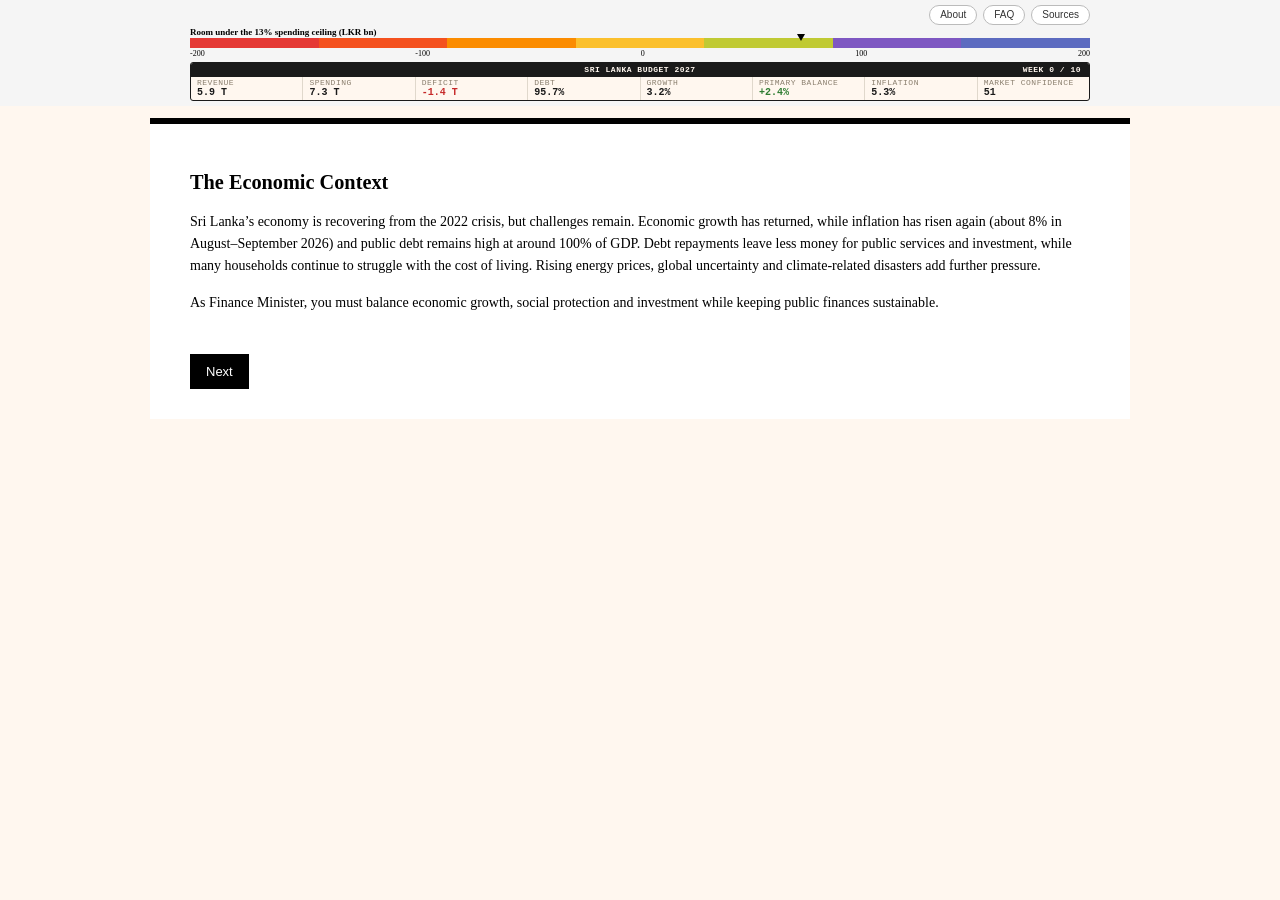
==== commit b2601b8b: "refactor: modularise budget game assets and align docs - split monolithic HTML styles and scripts in" ====
--- a/budget_game_fixed.html
+++ b/budget_game_fixed.html
@@ -1,1016 +1,50 @@
 <!DOCTYPE html>
-<html lang="en">
-
+<html>
 <head>
-  <meta charset="UTF-8">
-  <meta name="viewport" content="width=device-width, initial-scale=1.0, maximum-scale=5.0">
-  <title>Sri Lanka Budget Game</title>
-
-  <style>
-    :root {
-      --bg-canvas: #f2eee7;
-      --bg-panel: #fffdf9;
-      --bg-muted: #f4eee5;
-      --text-primary: #172033;
-      --text-muted: #3b465c;
-      --accent-ink: #152645;
-      --accent-coral: #c44f2a;
-      --accent-gold: #8b6a1f;
-      --border-soft: #d8cfc0;
-      --focus-ring: #0068d6;
-    }
-
-    html {
-      overflow-x: hidden;
-      scroll-behavior: smooth;
-    }
-
-    body {
-      font-family: "Avenir Next", "Segoe UI Variable Text", "Segoe UI", "Helvetica Neue", sans-serif;
-      font-size: 16px;
-      color: var(--text-primary);
-      background:
-        radial-gradient(1200px 480px at 100% -10%, #e8dfd2 0%, transparent 60%),
-        radial-gradient(800px 360px at -10% 0%, #f8f3ea 0%, transparent 55%),
-        var(--bg-canvas);
-      margin: 0;
-      /* --header-h is measured from the real fixed header by syncHeaderSpace() in
-     the script, so the gap under the header is always exact (no guessing). */
-      padding-top: var(--header-h, 115px);
-      overflow-x: hidden;
-      max-width: 100%;
-      text-rendering: optimizeLegibility;
-      -webkit-font-smoothing: antialiased;
-    }
-
-    .skip-link {
-      position: absolute;
-      top: 10px;
-      left: 10px;
-      background: #ffffff;
-      color: var(--accent-ink);
-      border: 2px solid var(--focus-ring);
-      border-radius: 8px;
-      padding: 8px 12px;
-      transform: translateY(-200%);
-      z-index: 5000;
-      font-size: 14px;
-      font-weight: 600;
-      text-decoration: none;
-    }
-
-    .skip-link:focus {
-      transform: translateY(0);
-    }
-
-    .subtitle {
-      color: var(--text-muted);
-      margin-bottom: 20px;
-    }
-
-    .data-note {
-      font-size: 14px;
-      color: var(--text-primary);
-      background: var(--bg-muted);
-      border-left: 4px solid #385f9e;
-      padding: 12px 16px;
-      margin: 18px 0;
-      line-height: 1.6;
-    }
-
-    .highlight {
-      display: flex;
-      gap: 20px;
-      padding: 20px;
-      border-left: 6px solid;
-      background: var(--bg-muted);
-      margin-bottom: 25px;
-    }
-
-    #fiscalBadge {
-      font-weight: bold;
-      padding: 10px 14px;
-      color: white;
-    }
-
-    .grid {
-      display: grid;
-      grid-template-columns: 1fr 1fr;
-      gap: 20px;
-      margin-top: 25px;
-    }
-
-    .card {
-      background: #fafafa;
-      padding: 18px;
-      border-left: 4px solid #ddd;
-    }
-
-    .results-table {
-      margin-top: 20px;
-      border-top: 2px solid #ddd;
-    }
-
-    .row {
-      display: flex;
-      justify-content: space-between;
-      padding: 10px 0;
-      border-bottom: 1px solid #eee;
-    }
-
-    .row.total {
-      font-weight: bold;
-      border-top: 2px solid #000;
-    }
-
-    #headlineBox {
-      margin-top: 20px;
-      padding: 20px;
-      background: var(--accent-ink);
-      color: white;
-      border-radius: 8px;
-    }
-
-    #headlineBox h3 {
-      margin: 0 0 10px 0;
-    }
-
-    #headlineBox p {
-      margin: 0;
-      color: #ddd;
-    }
-
-    .status-box {
-      margin-top: 20px;
-      padding: 15px;
-      border-left: 6px solid #ccc;
-      background: var(--bg-muted);
-      border-radius: 6px;
-    }
-
-    #imfStatus {
-      font-weight: bold;
-      padding: 6px 10px;
-      display: inline-block;
-      margin-bottom: 10px;
-      color: white;
-    }
-
-    .rules-table {
-      margin-top: 20px;
-      border: 1px solid #ddd;
-      border-radius: 4px;
-      overflow: hidden;
-    }
-
-    .rules-header {
-      background: var(--accent-ink);
-      color: #fff7ef;
-      padding: 10px 14px;
-      font-weight: bold;
-      font-size: 14px;
-    }
-
-    .rules-row {
-      display: grid;
-      grid-template-columns: 2fr 1fr 1fr 1fr;
-      padding: 9px 14px;
-      border-bottom: 1px solid #eee;
-      font-size: 13px;
-      align-items: center;
-    }
-
-    .rules-row:last-of-type {
-      border-bottom: none;
-    }
-
-    .rules-row-head {
-      font-weight: bold;
-      font-size: 12px;
-      text-transform: uppercase;
-      letter-spacing: 0.5px;
-      color: var(--text-muted);
-      background: #faf6f0;
-    }
-
-    .rule-status {
-      display: inline-block;
-      padding: 2px 8px;
-      border-radius: 3px;
-      font-size: 12px;
-      font-weight: bold;
-    }
-
-    .rule-status.met {
-      background: #e8f5e9;
-      color: #2e7d32;
-    }
-
-    .rule-status.below {
-      background: #fff8e1;
-      color: #946200;
-    }
-
-    .rules-footnote {
-      padding: 8px 14px;
-      font-size: 12px;
-      color: #5f5f5f;
-      background: #faf6f0;
-      border-top: 1px solid #eee;
-    }
-
-    .card.green {
-      border-left: 6px solid #2e7d32;
-      background: #e8f5e9;
-    }
-
-    .card.yellow {
-      border-left: 6px solid #f9a825;
-      background: #fff8e1;
-    }
-
-    .card.red {
-      border-left: 6px solid #c62828;
-      background: #ffebee;
-    }
-
-    .risk {
-      font-size: 13px;
-      color: #555;
-      margin-top: 10px;
-    }
-
-    .energy-feedback {
-      margin-top: 24px;
-      padding: 16px 18px;
-      border-left: 6px solid #ccc;
-      background: #f4f4f4;
-      line-height: 1.6;
-    }
-
-    .energy-feedback .headline {
-      font-weight: bold;
-      margin-bottom: 6px;
-    }
-
-    .energy-feedback.green {
-      border-left-color: #2e7d32;
-      background: #e8f5e9;
-    }
-
-    .energy-feedback.yellow {
-      border-left-color: #f9a825;
-      background: #fff8e1;
-    }
-
-    .energy-feedback.red {
-      border-left-color: #c62828;
-      background: #ffebee;
-    }
-
-    /* BUDGET BAR */
-    #budgetBar {
-      position: fixed;
-      top: 0;
-      left: 0;
-      width: 100%;
-      background: rgba(253, 250, 245, 0.98);
-      backdrop-filter: blur(8px);
-      border-bottom: 1px solid #dfd6c7;
-      padding: 5px 12px;
-      z-index: 1000;
-    }
-
-    #budgetBarInner {
-      max-width: 900px;
-      margin: 0 auto;
-    }
-
-    /* PAGE TRACKER — compact step indicator, ~1.5cm tall */
-    #pageTracker {
-      overflow-x: auto;
-      padding: 4px 8px 3px 8px;
-      border-bottom: 1px solid #e0d8cc;
-    }
-
-    .tracker-row {
-      display: flex;
-      justify-content: center;
-      align-items: flex-start;
-      white-space: nowrap;
-      min-width: fit-content;
-      margin: 0 auto;
-    }
-
-    .tracker-step {
-      display: flex;
-      flex-direction: column;
-      align-items: center;
-      flex-shrink: 0;
-      padding: 0 3px;
-    }
-
-    .tracker-dot {
-      width: 11px;
-      height: 11px;
-      border-radius: 50%;
-      background: #fff;
-      border: 2px solid #7a8190;
-      display: block;
-      margin-bottom: 2px;
-      transition: background 0.2s, border-color 0.2s;
-    }
-
-    .tracker-label {
-      font-size: 11px;
-      color: #596179;
-      white-space: nowrap;
-      line-height: 1.1;
-    }
-
-    .tracker-line {
-      flex: 0 0 12px;
-      height: 2px;
-      background: #8c93a5;
-      margin-top: 5px;
-    }
-
-    .tracker-line-dotted {
-      background: none;
-      border-top: 2px dotted #8c93a5;
-      height: 0;
-      margin-top: 5px;
-    }
-
-    .tracker-step.completed .tracker-dot,
-    .tracker-step.current .tracker-dot {
-      background: var(--accent-ink);
-      border-color: var(--accent-ink);
-    }
-
-    .tracker-step.current .tracker-dot {
-      box-shadow: 0 0 0 3px rgba(26, 26, 26, 0.15);
-    }
-
-    .tracker-step.completed .tracker-label {
-      color: #555;
-    }
-
-    .tracker-step.current .tracker-label {
-      color: #1a1a1a;
-      font-weight: bold;
-    }
-
-    .tracker-line.completed {
-      background: #1a1a1a;
-    }
-
-    /* FISCAL DASHBOARD */
-    #fiscalDashboard {
-      margin-top: 4px;
-      font-family: 'Courier New', Courier, monospace;
-      background: #fffaf2;
-      color: #1a1a1a;
-      border: 1px solid #1a1a1a;
-      border-radius: 3px;
-      overflow: hidden;
-      max-width: 900px;
-    }
-
-    .fiscal-header {
-      display: flex;
-      align-items: center;
-      padding: 2px 8px;
-      background: var(--accent-ink);
-      color: #fff7ef;
-      border-bottom: 1px solid #1a1a1a;
-      font-weight: bold;
-      font-size: 9px;
-      letter-spacing: 0.5px;
-    }
-
-    .fiscal-header-spacer,
-    .fiscal-header-week {
-      flex: 1;
-    }
-
-    .fiscal-header-week {
-      text-align: right;
-    }
-
-    .fiscal-header-title {
-      flex: 0 0 auto;
-      text-align: center;
-    }
-
-    .fiscal-row {
-      display: flex;
-      border-bottom: 1px solid #e0d8cc;
-    }
-
-    .fiscal-row:last-child {
-      border-bottom: none;
-    }
-
-    .fiscal-cell {
-      flex: 1;
-      padding: 1px 6px 2px 6px;
-      border-right: 1px solid #e0d8cc;
-    }
-
-    .fiscal-cell:last-child {
-      border-right: none;
-    }
-
-    .fiscal-label {
-      font-size: 10px;
-      color: #6f6556;
-      text-transform: uppercase;
-      letter-spacing: 0.5px;
-    }
-
-    .fiscal-value {
-      font-size: 12px;
-      font-weight: bold;
-      margin-top: 0px;
-      color: #1a1a1a;
-    }
-
-    .fiscal-value.negative {
-      color: #c62828;
-    }
-
-    .fiscal-value.positive {
-      color: #2e7d32;
-    }
-
-    /* SCREENS */
-    .screen {
-      display: none;
-      min-height: calc(100vh - var(--header-h, 115px));
-      justify-content: center;
-      align-items: flex-start;
-      padding: 12px 24px 24px;
-      box-sizing: border-box;
-    }
-
-    .screen.active {
-      display: flex;
-    }
-
-    /* BOX */
-    .box {
-      max-width: 900px;
-      width: 100%;
-      background: var(--bg-panel);
-      padding: 30px 40px;
-      border-top: 6px solid var(--accent-ink);
-      border-radius: 0 0 12px 12px;
-      box-shadow: 0 10px 26px rgba(22, 34, 56, 0.12);
-      max-height: calc(100vh - var(--header-h, 115px) - 40px);
-      overflow-y: auto;
-    }
-
-    /* TEXT */
-    p {
-      line-height: 1.6;
-      color: var(--text-primary);
-    }
-
-    h2 {
-      font-family: "Iowan Old Style", "Palatino Linotype", Palatino, serif;
-      font-size: 1.68em;
-      letter-spacing: 0.2px;
-      margin-top: 0;
-      color: #0f1b31;
-    }
-
-    h3 {
-      font-family: "Iowan Old Style", "Palatino Linotype", Palatino, serif;
-      font-size: 1.2em;
-      color: #12233f;
-    }
-
-    /* BUTTONS */
-    button {
-      padding: 11px 17px;
-      font-size: 14px;
-      font-weight: 600;
-      background: var(--accent-ink);
-      color: white;
-      border: 1px solid var(--accent-ink);
-      border-radius: 8px;
-      cursor: pointer;
-      transition: background-color 0.15s ease, transform 0.1s ease;
-    }
-
-    button:hover {
-      background: #213c66;
-    }
-
-    button:active {
-      transform: translateY(1px);
-    }
-
-    /* STACK QUESTION BUTTONS */
-    .question button {
-      display: block;
-      width: 100%;
-      margin: 10px 0;
-      text-align: left;
-    }
-
-    .impact-tag {
-      font-weight: bold;
-      color: #ffec98;
-      font-size: 13px;
-    }
-
-    /* NAV */
-    .nav {
-      margin-top: 40px;
-    }
-
-    .nav button {
-      margin-right: 15px;
-    }
-
-    /* SELECTED */
-    .selected {
-      background: var(--accent-coral) !important;
-      border-color: #9f3e1f !important;
-      color: #fff !important;
-      box-shadow: inset 0 0 0 1px rgba(255, 255, 255, 0.2);
-    }
-
-    /* SLIDER */
-    input[type=range] {
-      width: 100%;
-      margin: 20px 0;
-      -webkit-appearance: none;
-      appearance: none;
-      height: 8px;
-      border-radius: 4px;
-      background: #e0e0e0;
-      cursor: pointer;
-    }
-
-    /* Track */
-    input[type=range]::-webkit-slider-runnable-track {
-      height: 8px;
-      border-radius: 4px;
-      background: transparent;
-    }
-
-    input[type=range]::-moz-range-track {
-      height: 8px;
-      border-radius: 4px;
-      background: #e0e0e0;
-    }
-
-    input[type=range]::-moz-range-progress {
-      height: 8px;
-      border-radius: 4px;
-      background: #1a73e8;
-    }
-
-    /* Thumb */
-    input[type=range]::-webkit-slider-thumb {
-      -webkit-appearance: none;
-      appearance: none;
-      width: 22px;
-      height: 22px;
-      border-radius: 50%;
-      background: #1a73e8;
-      border: 3px solid #fff;
-      box-shadow: 0 1px 4px rgba(0, 0, 0, 0.35);
-      cursor: pointer;
-      margin-top: -7px;
-    }
-
-    input[type=range]::-moz-range-thumb {
-      width: 16px;
-      height: 16px;
-      border-radius: 50%;
-      background: #1a73e8;
-      border: 3px solid #fff;
-      box-shadow: 0 1px 4px rgba(0, 0, 0, 0.35);
-      cursor: pointer;
-    }
-
-    /* THREE-MARKER SLIDER (2025 Budget / 2026 Budget / Your Budget) */
-    .slider-container {
-      position: relative;
-      margin: 30px 0 58px 0;
-      padding-top: 34px;
-    }
-
-    .slider-container input[type=range] {
-      position: relative;
-      z-index: 2;
-      margin: 0;
-    }
-
-    .your-budget-marker {
-      position: absolute;
-      top: 0;
-      transform: translateX(-50%);
-      background: #000;
-      color: #fff;
-      font-size: 11px;
-      font-weight: bold;
-      padding: 3px 8px;
-      border-radius: 3px;
-      white-space: nowrap;
-      z-index: 3;
-      transition: left 0.15s ease;
-    }
-
-    .your-budget-marker::after {
-      content: "";
-      position: absolute;
-      left: 50%;
-      bottom: -5px;
-      transform: translateX(-50%);
-      border-left: 5px solid transparent;
-      border-right: 5px solid transparent;
-      border-top: 5px solid #000;
-    }
-
-    .ref-marker {
-      position: absolute;
-      top: 46px;
-      transform: translateX(-50%);
-      font-size: 14px;
-      font-weight: bold;
-      color: #333;
-      text-align: center;
-      white-space: nowrap;
-      line-height: 1.4;
-    }
-
-    .ref-marker .tick {
-      display: block;
-      width: 2px;
-      height: 12px;
-      margin: 0 auto 5px auto;
-      background: #999;
-    }
-
-    .ref-marker.marker-2025 .tick {
-      background: #7e57c2;
-    }
-
-    .ref-marker.marker-2026 .tick {
-      background: #5c6bc0;
-    }
-
-    .slider-range-labels {
-      display: flex;
-      justify-content: space-between;
-      font-size: 12px;
-      color: #4c566c;
-      margin-top: 26px;
-      line-height: 1.4;
-    }
-
-    .slider-range-labels.three-way span:nth-child(2) {
-      text-align: center;
-    }
-
-    /* INFO TOOLTIP (replaces the old always-visible data-note boxes) */
-    .info-icon-wrap {
-      margin: 10px 0;
-    }
-
-    .info-icon {
-      position: relative;
-      display: inline-flex;
-      align-items: center;
-      gap: 5px;
-      padding: 4px 10px;
-      border-radius: 12px;
-      background: #ece4d8;
-      border: 1px solid #d8cfc0;
-      color: #2f3f60;
-      font-size: 12px;
-      font-weight: bold;
-      cursor: pointer;
-      user-select: none;
-    }
-
-    .info-icon:hover,
-    .info-icon:focus,
-    .info-icon:focus-visible,
-    .info-icon.open {
-      background: #e2d7c7;
-    }
-
-    .info-tooltip {
-      display: none;
-      position: absolute;
-      bottom: 130%;
-      left: 0;
-      width: 320px;
-      max-width: 80vw;
-      background: var(--accent-ink);
-      color: #fff7ef;
-      padding: 12px 14px;
-      border-radius: 6px;
-      font-size: 13px;
-      font-weight: normal;
-      line-height: 1.6;
-      text-align: left;
-      z-index: 1500;
-      box-shadow: 0 4px 14px rgba(0, 0, 0, 0.3);
-    }
-
-    .info-tooltip strong {
-      color: #fff;
-    }
-
-    .info-tooltip::after {
-      content: "";
-      position: absolute;
-      top: 100%;
-      left: 16px;
-      border-width: 6px;
-      border-style: solid;
-      border-color: var(--accent-ink) transparent transparent transparent;
-    }
-
-    .info-icon:hover .info-tooltip,
-    .info-icon:focus .info-tooltip,
-    .info-icon.open .info-tooltip {
-      display: block;
-    }
-
-    /* STEPPER — one slider/question shown at a time on multi-item pages */
-    .stepper-counter {
-      font-size: 11px;
-      text-transform: uppercase;
-      letter-spacing: 0.6px;
-      color: #8a7f6e;
-      font-weight: bold;
-      margin-bottom: 16px;
-    }
-
-    .step {
-      display: none;
-    }
-
-    .step.active {
-      display: block;
-    }
-
-    .step-nav {
-      margin-top: 32px;
-      display: flex;
-      gap: 15px;
-    }
-
-    .step-warning {
-      display: none;
-      margin-top: 24px;
-      padding: 10px 14px;
-      background: #ffebee;
-      border-left: 4px solid #c62828;
-      color: #c62828;
-      font-size: 13px;
-      font-weight: bold;
-      border-radius: 3px;
-    }
-
-    /* FADE */
-    .fade-text {
-      transition: opacity 0.25s ease;
-    }
-
-    p.fade-text:empty {
-      display: none;
-    }
-
-    .fade-out {
-      opacity: 0;
-    }
-
-    .floating-actions {
-      position: fixed;
-      bottom: 20px;
-      right: 20px;
-      display: flex;
-      gap: 10px;
-      z-index: 2000;
-    }
-
-    .floating-action-btn {
-      background: var(--accent-ink);
-      color: white;
-      padding: 12px 18px;
-      border: 1px solid var(--accent-ink);
-      border-radius: 10px;
-      cursor: pointer;
-      font-size: 14px;
-      font-weight: 600;
-      box-shadow: 0 10px 20px rgba(21, 38, 69, 0.22);
-      transition: background-color 0.15s ease, transform 0.1s ease;
-    }
-
-    .floating-action-btn:hover {
-      background: #213c66;
-    }
-
-    .floating-action-btn:active {
-      transform: translateY(1px);
-    }
-
-    .info-icon:focus-visible,
-    button:focus-visible,
-    input[type=range]:focus-visible,
-    a:focus-visible {
-      outline: 3px solid var(--focus-ring);
-      outline-offset: 2px;
-    }
-
-    @media (prefers-reduced-motion: reduce) {
-      html {
-        scroll-behavior: auto;
-      }
-
-      *,
-      *::before,
-      *::after {
-        animation: none !important;
-        transition: none !important;
-      }
-    }
-
-    /* =======================================================================
-   RESPONSIVE — tablet and phone
-   ======================================================================= */
-
-    /* Tablets and small laptops */
-    @media (max-width: 900px) {
-      #budgetBarInner {
-        max-width: 100%;
-      }
-
-      .box {
-        max-width: 100%;
-      }
-    }
-
-    /* Phones and small tablets */
-    @media (max-width: 768px) {
-      .screen {
-        padding: 10px 14px 18px;
-      }
-
-      .box {
-        padding: 22px 18px;
-        max-height: calc(100vh - var(--header-h, 145px) - 28px);
-      }
-
-      h2 {
-        font-size: 1.3em;
-      }
-
-      #budgetBar {
-        padding: 8px 10px;
-      }
-
-      /* Fiscal dashboard: 5 columns is too tight on a phone — wrap to 2 per row */
-      .fiscal-row {
-        flex-wrap: wrap;
-      }
-
-      .fiscal-cell {
-        flex: 1 1 30%;
-        min-width: 30%;
-        border-bottom: 1px solid #e0d8cc;
-      }
-
-      .fiscal-cell:nth-last-child(-n+1) {
-        border-bottom: none;
-      }
-
-      /* Results page smart cards: stack instead of 2 columns */
-      .grid {
-        grid-template-columns: 1fr;
-      }
-
-      /* Fiscal rules table: shrink text and tighten columns rather than truncate */
-      .rules-row {
-        grid-template-columns: 1.6fr 0.8fr 0.8fr 0.9fr;
-        font-size: 11px;
-        padding: 7px 8px;
-      }
-
-      .rules-header {
-        font-size: 13px;
-      }
-
-      /* Nav and stepper buttons: let them wrap and stay full touch-target size */
-      .nav,
-      .step-nav {
-        flex-wrap: wrap;
-      }
-
-      .nav button,
-      .step-nav button {
-        flex: 1 1 auto;
-        min-width: 100px;
-      }
-
-      /* Slider range end-labels can crowd on narrow screens */
-      .slider-range-labels {
-        font-size: 11px;
-      }
-
-      .your-budget-marker {
-        font-size: 10px;
-        padding: 2px 6px;
-      }
-
-      .ref-marker {
-        font-size: 12px;
-      }
-
-      /* Page tracker: allow it to scroll horizontally (already set) but shrink a touch */
-      .tracker-label {
-        font-size: 8px;
-      }
-
-      /* Info tooltips: centre under the icon instead of anchoring left, so they're
-     less likely to run off the edge of a narrow screen */
-      .info-tooltip {
-        left: 50%;
-        transform: translateX(-50%);
-        width: 260px;
-      }
-
-      .info-tooltip::after {
-        left: 50%;
-        transform: translateX(-50%);
-      }
-    }
-
-    /* Small phones */
-    @media (max-width: 420px) {
-      .box {
-        padding: 18px 14px;
-      }
-
-      h2 {
-        font-size: 1.15em;
-      }
-
-      .fiscal-header-title {
-        font-size: 8px;
-      }
-
-      button {
-        padding: 10px 14px;
-        font-size: 13px;
-      }
-
-      .rules-row {
-        grid-template-columns: 1.4fr 0.9fr 0.9fr 1fr;
-        font-size: 10px;
-      }
-    }
-  </style>
+<meta charset="UTF-8">
+<meta name="viewport" content="width=device-width, initial-scale=1.0, maximum-scale=5.0">
+<title>Sri Lanka Budget Game</title>
+
+<link rel="stylesheet" href="css/01-base.css">
+<link rel="stylesheet" href="css/02-content.css">
+<link rel="stylesheet" href="css/03-header.css">
+<link rel="stylesheet" href="css/04-layout.css">
+<link rel="stylesheet" href="css/05-sliders.css">
+<link rel="stylesheet" href="css/06-tooltips.css">
+<link rel="stylesheet" href="css/07-stepper.css">
+<link rel="stylesheet" href="css/08-text.css">
+<link rel="stylesheet" href="css/09-responsive.css">
+<link rel="stylesheet" href="css/10-modal-and-cards.css">
 </head>
 
 <body>
 
-  <a class="skip-link" href="#p1">Skip to game content</a>
-
-  <div class="floating-actions" aria-label="Quick links">
-    <button class="floating-action-btn" id="aboutButton" type="button" onclick="openAbout()">ℹ About</button>
-    <button class="floating-action-btn" id="faqButton" type="button" onclick="openFAQ()">📘 FAQ</button>
-  </div>
-
-  <!-- ✅ CORRECT BUDGET BAR (ONLY ONE VERSION) -->
-  <div id="budgetBar">
-
-    <div id="budgetBarInner">
-      <div style="font-weight:bold; margin-bottom:1px; font-size:9px;">
-        Spending change vs. baseline (LKR bn)
-      </div>
-
-      <div style="position:relative; height:10px; display:flex;">
-
-        <div style="flex:1; background:#e53935;"></div>
-        <div style="flex:1; background:#f4511e;"></div>
-        <div style="flex:1; background:#fb8c00;"></div>
-        <div style="flex:1; background:#fbc02d;"></div>
-        <div style="flex:1; background:#c0ca33;"></div>
-        <div style="flex:1; background:#7e57c2;"></div>
-        <div style="flex:1; background:#5c6bc0;"></div>
-
-        <!-- POINTER -->
-        <div id="budgetPointer" style="
+
+<!-- ✅ CORRECT BUDGET BAR (ONLY ONE VERSION) -->
+<div id="budgetBar">
+
+  <div id="budgetBarInner">
+  <div class="top-links">
+    <button type="button" onclick="openModal('about')">About</button>
+    <button type="button" onclick="openModal('faq')">FAQ</button>
+    <button type="button" onclick="openModal('sources')">Sources</button>
+  </div>
+  <div style="font-weight:bold; margin-bottom:1px; font-size:9px;">
+    Room under the 13% spending ceiling (LKR bn)
+  </div>
+
+  <div style="position:relative; height:10px; display:flex;">
+
+    <div style="flex:1; background:#e53935;"></div>
+    <div style="flex:1; background:#f4511e;"></div>
+    <div style="flex:1; background:#fb8c00;"></div>
+    <div style="flex:1; background:#fbc02d;"></div>
+    <div style="flex:1; background:#c0ca33;"></div>
+    <div style="flex:1; background:#7e57c2;"></div>
+    <div style="flex:1; background:#5c6bc0;"></div>
+
+    <!-- POINTER -->
+    <div id="budgetPointer" style="
       position:absolute;
       top:-4px;
       width:0;
@@ -1022,3484 +56,752 @@
       transition:left 0.3s ease;
     "></div>
 
+  </div>
+
+  <div style="display:flex; justify-content:space-between; font-size:8px; margin-top:1px;">
+    <span>-200</span>
+    <span>-100</span>
+    <span>0</span>
+    <span>100</span>
+    <span>200</span>
+  </div>
+
+  <div id="fiscalDashboard">
+
+    <div class="fiscal-header">
+      <span class="fiscal-header-spacer"></span>
+      <span class="fiscal-header-title">SRI LANKA BUDGET 2027</span>
+      <span id="fiscalWeek" class="fiscal-header-week">WEEK 0 / 10</span>
+    </div>
+
+    <div id="pageTracker" style="display:none;">
+      <div class="tracker-row">
+        <div class="tracker-step" data-label="Education"><span class="tracker-dot"></span><span class="tracker-label">Education</span></div>
+        <div class="tracker-line"></div>
+        <div class="tracker-step" data-label="Health"><span class="tracker-dot"></span><span class="tracker-label">Health</span></div>
+        <div class="tracker-line"></div>
+        <div class="tracker-step" data-label="Welfare"><span class="tracker-dot"></span><span class="tracker-label">Welfare</span></div>
+        <div class="tracker-line"></div>
+        <div class="tracker-step" data-label="Defence"><span class="tracker-dot"></span><span class="tracker-label">Defence</span></div>
+        <div class="tracker-line"></div>
+        <div class="tracker-step" data-label="Energy"><span class="tracker-dot"></span><span class="tracker-label">Energy</span></div>
+        <div class="tracker-line"></div>
+        <div class="tracker-step" data-label="Infra"><span class="tracker-dot"></span><span class="tracker-label">Infra</span></div>
+        <div class="tracker-line"></div>
+        <div class="tracker-step" data-label="Agri"><span class="tracker-dot"></span><span class="tracker-label">Agri</span></div>
+        <div class="tracker-line"></div>
+        <div class="tracker-step" data-label="Admin"><span class="tracker-dot"></span><span class="tracker-label">Admin</span></div>
+        <div class="tracker-line"></div>
+        <div class="tracker-step" data-label="Digital"><span class="tracker-dot"></span><span class="tracker-label">Digital</span></div>
+        <div class="tracker-line"></div>
+        <div class="tracker-step" data-label="Enviro"><span class="tracker-dot"></span><span class="tracker-label">Enviro</span></div>
+        <div class="tracker-line tracker-line-dotted"></div>
+        <div class="tracker-step" data-label="Results"><span class="tracker-dot"></span><span class="tracker-label">Results</span></div>
       </div>
-
-      <div style="display:flex; justify-content:space-between; font-size:8px; margin-top:1px;">
-        <span>-80</span>
-        <span>-40</span>
-        <span>0</span>
-        <span>40</span>
-        <span>80</span>
+    </div>
+
+    <div class="fiscal-row">
+      <div class="fiscal-cell">
+        <div class="fiscal-label">Revenue</div>
+        <div class="fiscal-value" id="fdRevenue">—</div>
       </div>
-
-      <div id="fiscalDashboard">
-
-        <div class="fiscal-header">
-          <span class="fiscal-header-spacer"></span>
-          <span class="fiscal-header-title">SRI LANKA BUDGET 2027</span>
-          <span id="fiscalWeek" class="fiscal-header-week">WEEK 0 / 9</span>
-        </div>
-
-        <div id="pageTracker" style="display:none;">
-          <div class="tracker-row">
-            <div class="tracker-step" data-label="Education"><span class="tracker-dot"></span><span
-                class="tracker-label">Education</span></div>
-            <div class="tracker-line"></div>
-            <div class="tracker-step" data-label="Health"><span class="tracker-dot"></span><span
-                class="tracker-label">Health</span></div>
-            <div class="tracker-line"></div>
-            <div class="tracker-step" data-label="Welfare"><span class="tracker-dot"></span><span
-                class="tracker-label">Welfare</span></div>
-            <div class="tracker-line"></div>
-            <div class="tracker-step" data-label="Defence"><span class="tracker-dot"></span><span
-                class="tracker-label">Defence</span></div>
-            <div class="tracker-line"></div>
-            <div class="tracker-step" data-label="Energy"><span class="tracker-dot"></span><span
-                class="tracker-label">Energy</span></div>
-            <div class="tracker-line"></div>
-            <div class="tracker-step" data-label="Infra"><span class="tracker-dot"></span><span
-                class="tracker-label">Infra</span></div>
-            <div class="tracker-line"></div>
-            <div class="tracker-step" data-label="Agri"><span class="tracker-dot"></span><span
-                class="tracker-label">Agri</span></div>
-            <div class="tracker-line"></div>
-            <div class="tracker-step" data-label="Admin"><span class="tracker-dot"></span><span
-                class="tracker-label">Admin</span></div>
-            <div class="tracker-line"></div>
-            <div class="tracker-step" data-label="Enviro"><span class="tracker-dot"></span><span
-                class="tracker-label">Enviro</span></div>
-            <div class="tracker-line tracker-line-dotted"></div>
-            <div class="tracker-step" data-label="Results"><span class="tracker-dot"></span><span
-                class="tracker-label">Results</span></div>
-          </div>
-        </div>
-
-        <div class="fiscal-row">
-          <div class="fiscal-cell">
-            <div class="fiscal-label">Revenue</div>
-            <div class="fiscal-value" id="fdRevenue">—</div>
-          </div>
-          <div class="fiscal-cell">
-            <div class="fiscal-label">Spending</div>
-            <div class="fiscal-value" id="fdSpending">—</div>
-          </div>
-          <div class="fiscal-cell">
-            <div class="fiscal-label">Deficit</div>
-            <div class="fiscal-value" id="fdDeficit">—</div>
-          </div>
-          <div class="fiscal-cell">
-            <div class="fiscal-label">Debt</div>
-            <div class="fiscal-value" id="fdDebt">—</div>
-          </div>
-          <div class="fiscal-cell">
-            <div class="fiscal-label">Growth</div>
-            <div class="fiscal-value" id="fdGrowth">—</div>
-          </div>
-          <div class="fiscal-cell">
-            <div class="fiscal-label">Primary Balance</div>
-            <div class="fiscal-value" id="fdPrimary">—</div>
-          </div>
-          <div class="fiscal-cell">
-            <div class="fiscal-label">Inflation</div>
-            <div class="fiscal-value" id="fdInflation">—</div>
-          </div>
-          <div class="fiscal-cell">
-            <div class="fiscal-label">Market Confidence</div>
-            <div class="fiscal-value" id="fdConfidence">—</div>
-          </div>
-        </div>
-
+      <div class="fiscal-cell">
+        <div class="fiscal-label">Spending</div>
+        <div class="fiscal-value" id="fdSpending">—</div>
       </div>
-
+      <div class="fiscal-cell">
+        <div class="fiscal-label">Deficit</div>
+        <div class="fiscal-value" id="fdDeficit">—</div>
+      </div>
+      <div class="fiscal-cell">
+        <div class="fiscal-label">Debt</div>
+        <div class="fiscal-value" id="fdDebt">—</div>
+      </div>
+      <div class="fiscal-cell">
+        <div class="fiscal-label">Growth</div>
+        <div class="fiscal-value" id="fdGrowth">—</div>
+      </div>
+      <div class="fiscal-cell">
+        <div class="fiscal-label">Primary Balance</div>
+        <div class="fiscal-value" id="fdPrimary">—</div>
+      </div>
+      <div class="fiscal-cell">
+        <div class="fiscal-label">Inflation</div>
+        <div class="fiscal-value" id="fdInflation">—</div>
+      </div>
+      <div class="fiscal-cell">
+        <div class="fiscal-label">Market Confidence</div>
+        <div class="fiscal-value" id="fdConfidence">—</div>
+      </div>
     </div>
 
   </div>
 
-  <!-- PAGE 1 -->
-  <div id="p1" class="screen active">
-    <div class="box">
-
-      <p id="p1-economy-context">
-        Sri Lanka's economy is recovering from the 2022 economic crisis, with real GDP growing 5% in 2025 and 4.7% in
-        the first half of 2026. Inflation, which exceeded 50% during the crisis, has fallen sharply but has risen again
-        to 8% in August and September 2026. Government revenue has improved, but public debt remains high at around 100%
-        of GDP, while debt repayments continue to put pressure on government finances. Many households are still
-        recovering from the crisis, with poverty remaining above pre-crisis levels. Sri Lanka also faces new pressures
-        from energy prices, global uncertainty and climate-related shocks.
-      </p>
-
-      <p id="p1-role-context">
-        As Finance Minister, your challenge is to balance economic growth, social protection, investment and fiscal
-        discipline. The choices you make will shape Sri Lanka's future growth, debt sustainability and resilience.
-      </p>
-
-      <div class="nav">
-        <button onclick="go('p2')">Next</button>
-      </div>
-
+  </div>
+
+</div>
+
+<div id="infoModal" class="modal" hidden>
+  <div class="modal-card" role="dialog" aria-modal="true" aria-labelledby="modalTitle">
+    <div class="modal-head"><h3 id="modalTitle"></h3><button type="button" id="modalClose" onclick="closeModal()" aria-label="Close">&times;</button></div>
+    <div id="modalBody" class="modal-body"></div>
+    <div class="modal-foot"><button type="button" onclick="closeModal()">Close</button></div>
+  </div>
+</div>
+
+<!-- PAGE 1 -->
+<div id="p1" class="screen active">
+  <div class="box">
+
+    <h2>The Economic Context</h2>
+
+    <p>Sri Lanka&rsquo;s economy is recovering from the 2022 crisis, but challenges remain. Economic growth has returned, while inflation has risen again (about 8% in August&ndash;September 2026) and public debt remains high at around 100% of GDP. Debt repayments leave less money for public services and investment, while many households continue to struggle with the cost of living. Rising energy prices, global uncertainty and climate-related disasters add further pressure.</p>
+
+    <p>As Finance Minister, you must balance economic growth, social protection and investment while keeping public finances sustainable.</p>
+
+    <div class="nav">
+      <button onclick="go('p2')">Next</button>
     </div>
-  </div>
-
-
-  <!-- PAGE 2 -->
-  <div id="p2" class="screen">
-    <div class="box">
-
-      <h2 id="p2-title">Your challenge</h2>
-
-      <p id="p2-brief-1">
-        You have nine weeks to shape Sri Lanka's next Budget and help secure the country's economic recovery.
-      </p>
-
-      <p id="p2-brief-2">
-        You are responsible for managing a national budget of around LKR 5 trillion each year and balance spending with
-        revenue, maintain fiscal discipline, and meet critical targets such as a primary surplus and long-term debt
-        sustainability.
-      </p>
-
-      <p id="p2-brief-3">
-        You will not undertake this task alone, but every decision you make will influence Sri Lanka's economic
-        stability and future trajectory.
-      </p>
-
-      <div class="nav">
-        <button onclick="go('p1')">Back</button>
-        <button onclick="go('p3')">Next</button>
-      </div>
-
+
+  </div>
+</div>
+
+
+<!-- PAGE 2 -->
+<div id="p2" class="screen">
+  <div class="box">
+
+    <h2>Can You Build Sri Lanka&rsquo;s 2027 Budget?</h2>
+
+    <p>You have ten weeks to prepare Sri Lanka&rsquo;s 2027 Budget. You are the Finance Minister, and the decisions are yours to make.</p>
+
+    <p>You have around Rs. 5 trillion to spend before paying interest on government debt. You must decide how the Government raises money and where it spends it. Can you support the economy, protect essential public services and manage the country&rsquo;s debt?</p>
+
+    <p>You will work with your Cabinet, but you cannot increase everything at once. More money for one priority may mean less for another. Your choices will affect government revenue, spending, borrowing needs and the wider economy.</p>
+
+    <p class="info-icon-wrap"><span class="info-icon" tabindex="0" onclick="openTip(this, 'Source &amp; assumptions')">&#9432; Source &amp; assumptions<span class="info-tooltip tip-long" style="display:none !important"><strong>Economic assumptions for 2027.</strong> Real GDP growth 3.2% and inflation 5.3% (IMF projections; inflation was about 8% in Aug&ndash;Sep 2026). The rupee weakens 4% over the year and the 1-year Treasury bill rate is about 9.25%.<br><br><strong>Natural growth.</strong> With no policy change, revenue grows with nominal GDP (real growth plus inflation, about 8.7%). Spending would need to grow as fast to keep its share of GDP. The 2027 Appropriation Bill sets spending before interest at Rs. 4,993 bn, only about 1% above this year, so every sector's share of GDP falls unless you raise it. Every slider starts at the Bill's figure (0%) and moves spending by that percentage.<br><br><strong>Interest.</strong> About 6% of GDP and mostly outside your control. The Treasury bill rate drives rupee borrowing costs; the exchange rate drives foreign interest and border taxes. More interest means less cash for other priorities.<br><br><strong>Limits.</strong> Spending before interest must stay below 13% of GDP (IMF-linked), and the Bill is already close to it. A large capital allocation uses up room that could fund spending more certain to be delivered, and capital projects have often been under-spent. How the deficit is financed is not part of this game.<br><br><strong>Targets.</strong> Revenue 15.1% of GDP, primary surplus 2.3%, public investment 4.0%, deficit no more than 3.7%, and the 13% spending ceiling. These are IMF projections (Country Report 26/111), because the Government's own 2027 targets come in the Budget Speech on 12 November 2026. Baselines are from the 2027 Appropriation Bill (7 October 2026). Growth, inflation, interest and tax effects of your choices are simplified game assumptions, not forecasts.</span></span></p>
+
+    <h2>Your challenge</h2>
+
+    <p>There is no perfect Budget. Spend too much, and the deficit may rise. Cut too much, and essential services and investment may suffer. Raise taxes, and you may collect more revenue, but households and businesses could face greater costs.</p>
+
+    <p>Make your choices, watch the numbers change, and see whether you can build a Budget that meets people&rsquo;s needs today while protecting Sri Lanka&rsquo;s economic future.</p>
+
+    <div class="nav">
+      <button onclick="go('p1')">Back</button>
+      <button onclick="go('p17')">Next</button>
     </div>
-  </div><!-- PAGE 3 -->
-  <div id="p3" class="screen">
-    <div class="box">
-
-      <p id="p3-brief-1">Minister, we're counting on you to build a strong team around this Budget.</p>
-
-      <p id="p3-brief-2">We've committed to clear fiscal targets, including improving revenue, maintaining a primary
-        surplus, and managing debt carefully, so keep an eye on the indicators, you don't want things slipping off
-        track. We've set your starting point based on the latest Budget framework, but the choices ahead are yours. And
-        remember, the public will be watching closely.</p>
-
-      <p id="p3-brief-3">One more thing to keep in mind: the IMF programme behind many of these targets ends in March
-        2027, and the Government has not yet decided whether to seek a successor.</p>
-
-      <div class="nav">
-        <button onclick="go('p2')">Back</button>
-        <button onclick="go('p17')">Next</button>
-      </div>
-
-    </div>
-  </div>
-
-  <!-- PAGE 17 REVENUE CABINET -->
-  <div id="p17" class="screen">
-    <div class="box">
-
-      <h2 id="p17-title">Taxes</h2>
-
-      <p id="p17-brief-1">Before deciding how to spend the money, decide how the Government will raise it. The 2026
-        Budget focuses on increasing domestic revenue, improving tax collection through the new Revenue Administration
-        Management Information System, and raising tax revenue to more than 15 per cent of gross domestic product over
-        the medium term. The Government has set out a total revenue and grants target of 5,300 billion rupees. How will
-        you raise the money needed to fund your Budget?</p>
-
-      <p class="info-icon-wrap"><button type="button" class="info-icon" onclick="toggleInfoTooltip(this, event)">&#9432;
-          Source
-          &amp; assumptions<span class="info-tooltip">The revenue and growth effects of each option below are simulation
-            assumptions built for this game, not official Treasury forecasts. They're designed to teach the direction of
-            these trade-offs — progressive vs. regressive, growth vs. revenue — not to predict real
-            collections.</span></button></p>
-
-      <div class="stepper" id="stepper-p17" data-prev-page="p3" data-next-page="p4">
-
-        <div class="stepper-counter">Step 1 of 3</div>
-
-        <div class="step active">
-
-          <p><strong>Question 1: How should the Government increase revenue?</strong></p>
-
-          <div class="question" data-question="revenueApproach">
-
-            <button onclick="selectTaxOption(this)" data-question="revenueApproach" data-impact="80"
-              data-value="income">
-              Increase taxes on income, profits and wealth <span class="impact-tag">+Rs. 80 bn</span><br>
-              <small>A progressive option — it falls on higher earners and larger profits rather than everyone
-                equally.</small>
-            </button>
-
-            <button onclick="selectTaxOption(this)" data-question="revenueApproach" data-impact="110"
-              data-value="consumption">
-              Increase taxes on goods and services <span class="impact-tag">+Rs. 110 bn</span><br>
-              <small>Raises more revenue, but is regressive — it falls hardest on lower-income households and pushes up
-                the cost of living.</small>
-            </button>
-
-            <button onclick="selectTaxOption(this)" data-question="revenueApproach" data-impact="50"
-              data-value="compliance">
-              Improve tax collection and reduce tax evasion <span class="impact-tag">+Rs. 50 bn</span><br>
-              <small>Raises less immediately than a rate change, but is the domestic revenue mobilisation strategy the
-                2026 Budget itself emphasises (RAMIS).</small>
-            </button>
-
-            <button onclick="selectTaxOption(this)" data-question="revenueApproach" data-impact="0"
-              data-value="unchanged">
-              Keep existing tax rates unchanged <span class="impact-tag">0%</span><br>
-              <small>No new revenue measures, leaving the Budget more reliant on spending decisions alone.</small>
-            </button>
-
-          </div>
-
-        </div>
-
-        <div class="step">
-
-          <p><strong>Question 2: How should the Government balance revenue collection with economic growth?</strong></p>
-
-          <div class="question" data-question="balanceApproach">
-
-            <button onclick="selectTaxOption(this)" data-question="balanceApproach" data-impact="30"
-              data-value="revenue">
-              Prioritise higher revenue, even if it increases the tax burden <span class="impact-tag">+Rs. 30
-                bn</span><br>
-              <small>Strengthens the Budget position but risks dampening private investment and growth.</small>
-            </button>
-
-            <button onclick="selectTaxOption(this)" data-question="balanceApproach" data-impact="-20"
-              data-value="relief">
-              Provide tax relief to households and businesses while improving compliance <span
-                class="impact-tag">&minus;Rs. 20 bn</span><br>
-              <small>Costs revenue in the near term, but is more growth-friendly and politically popular.</small>
-            </button>
-
-            <button onclick="selectTaxOption(this)" data-question="balanceApproach" data-impact="35"
-              data-value="expand">
-              Expand the tax base by bringing more individuals and businesses into the tax system <span
-                class="impact-tag">+Rs. 35 bn</span><br>
-              <small>Aligns with formalising the economy — moderate revenue gain without raising rates on those already
-                paying.</small>
-            </button>
-
-          </div>
-
-        </div>
-
-        <div class="step">
-
-          <p style="margin-top:15px; font-weight: bold;">Impact of your choices</p>
-
-          <p id="revenueImpact" class="fade-text" style="font-weight: normal;">
-            Current revenue impact will appear here.
-          </p>
-
-        </div>
-
-        <div class="step-nav">
-          <button class="step-back-btn" onclick="stepperBack('stepper-p17')">Back</button>
-          <button class="step-next-btn" onclick="stepperNext('stepper-p17')">Next</button>
-        </div>
-
-      </div>
-
-    </div>
-  </div>
-
-  <!-- PAGE 4 EDUCATION -->
-  <div id="p4" class="screen">
-    <div class="box">
-
-      <h2 id="p4-title">Week One: Education</h2>
-
-      <p id="p4-brief-1">Time to set your spending priorities.</p>
-
-      <p id="p4-brief-2">Education is one of the largest areas of government spending in Sri Lanka, supporting schools,
-        universities, technical and vocational education, teacher salaries, and learning resources. Investing in
-        education strengthens the country's future workforce and economic growth, but increasing funding also places
-        additional pressure on the national budget. Your challenge is to balance these competing priorities when
-        preparing next year's Budget.</p>
-
-      <div class="stepper" id="stepper-p4" data-prev-page="p17" data-next-page="p5" data-touch-flag="eduTouched">
-
-        <div class="stepper-counter">Step 1 of 4</div>
-
-        <div class="step active">
-
-          <p class="info-icon-wrap"><button type="button" class="info-icon"
-              onclick="toggleInfoTooltip(this, event)">&#9432;
-              Source &amp; assumptions<span class="info-tooltip">Based on the 2025 Budget Estimates, the Government
-                allocated <strong>Rs. 55.3 bn</strong> to Primary &amp; Secondary Education, a combined <strong>Rs. 5.4
-                  bn</strong> to Higher Education Development and Higher Education Quality Development, and <strong>Rs.
-                  0.9 bn</strong> to Skills Development &amp; TVET. Your choices below are measured against these
-                approved figures. (Special Education and Teacher Development sit outside this
-                simulation.)</span></button>
-          </p>
-
-          <p><strong>How much should funding for Primary &amp; Secondary Education change?</strong></p>
-
-          <div class="slider-container">
-
-            <input type="range" id="eduPrimarySlider" min="-5" max="10" step="1" value="0"
-              aria-label="Primary and Secondary Education budget change"
-              oninput="eduTouched=true; updateEducationBudget();">
-
-            <div id="eduPrimaryYourMarker" class="your-budget-marker">Your Budget: Rs. 55.3 bn (0%)</div>
-            <div id="eduPrimaryBaseMarker" class="ref-marker marker-2025"><span class="tick"></span>2025 Approved<br>Rs.
-              55.3 bn</div>
-
-            <div class="slider-range-labels">
-              <span>Reduce investment<br>-5%</span>
-              <span>Increase investment<br>+10%</span>
-            </div>
-
-          </div>
-
-          <p class="info-icon-wrap"><button type="button" class="info-icon"
-              onclick="toggleInfoTooltip(this, event)">&#9432;
-              Source &amp; assumptions<span class="info-tooltip">Major cuts to school education are politically
-                difficult, but modest savings or efficiency gains are possible. Additional investment is a common policy
-                choice.</span></button></p>
-
-        </div>
-
-        <div class="step">
-
-          <p><strong>How much should funding for Higher Education change?</strong></p>
-
-          <div class="slider-container">
-
-            <input type="range" id="eduHigherSlider" min="-5" max="10" step="1" value="0"
-              aria-label="Higher Education budget change" oninput="eduTouched=true; updateEducationBudget();">
-
-            <div id="eduHigherYourMarker" class="your-budget-marker">Your Budget: Rs. 5.4 bn (0%)</div>
-            <div id="eduHigherBaseMarker" class="ref-marker marker-2025"><span class="tick"></span>2025 Approved<br>Rs.
-              5.4 bn</div>
-
-            <div class="slider-range-labels">
-              <span>Reduce investment<br>-5%</span>
-              <span>Increase investment<br>+10%</span>
-            </div>
-
-          </div>
-
-          <p class="info-icon-wrap"><button type="button" class="info-icon"
-              onclick="toggleInfoTooltip(this, event)">&#9432;
-              Source &amp; assumptions<span class="info-tooltip">Universities have some flexibility, but large cuts are
-                unlikely in a single budget.</span></button></p>
-
-        </div>
-
-        <div class="step">
-
-          <p><strong>How much should funding for TVET &amp; Skills Development change?</strong></p>
-
-          <div class="slider-container">
-
-            <input type="range" id="eduTvetSlider" min="-10" max="20" step="1" value="0"
-              aria-label="TVET and Skills Development budget change"
-              oninput="eduTouched=true; updateEducationBudget();">
-
-            <div id="eduTvetYourMarker" class="your-budget-marker">Your Budget: Rs. 0.9 bn (0%)</div>
-            <div id="eduTvetBaseMarker" class="ref-marker marker-2025"><span class="tick"></span>2025 Approved<br>Rs.
-              0.9 bn</div>
-
-            <div class="slider-range-labels">
-              <span>Reduce investment<br>-10%</span>
-              <span>Increase investment<br>+20%</span>
-            </div>
-
-          </div>
-
-          <p class="info-icon-wrap"><button type="button" class="info-icon"
-              onclick="toggleInfoTooltip(this, event)">&#9432;
-              Source &amp; assumptions<span class="info-tooltip">TVET is relatively small and governments often expand
-                it quickly to address labour market needs.</span></button></p>
-
-        </div>
-
-        <div class="step">
-
-          <p><strong>Impact of your choice</strong></p>
-
-          <p id="eduImpact" class="fade-text">
-            Current education impact will appear here.
-          </p>
-
-        </div>
-
-        <div class="step-nav">
-          <button class="step-back-btn" onclick="stepperBack('stepper-p4')">Back</button>
-          <button class="step-next-btn" onclick="stepperNext('stepper-p4')">Next</button>
-        </div>
-
-      </div>
-
-    </div>
-  </div>
-
-  <!-- PAGE 5 HEALTH -->
-  <div id="p5" class="screen">
-    <div class="box">
-
-      <h2 id="p5-title">Week Two: Health</h2>
-
-      <p id="p5-brief-1">Now let's turn to health.</p>
-
-      <p id="p5-brief-2">Sri Lanka's health system is recognised for providing free universal healthcare, but
-        maintaining this service is becoming increasingly expensive. Rising demand, workforce pressures, ageing
-        infrastructure, and higher medical costs are placing greater strain on the Budget. Your decisions will determine
-        how much funding the health sector receives and how this affects the country's overall fiscal position.</p>
-
-      <p class="info-icon-wrap"><button type="button" class="info-icon" onclick="toggleInfoTooltip(this, event)">&#9432;
-          Source
-          &amp; assumptions<span class="info-tooltip">Under the enacted 2026 Appropriation Act, the Ministry of Health
-            and Mass Media was allocated <strong>Rs. 555.1 bn</strong> in total &mdash; Rs. 450.0 bn recurrent and Rs.
-            105.1 bn capital &mdash; the third-largest ministry allocation. The 2027 Appropriation Bill, published in
-            September 2026, proposes Rs. 590.5 bn. This slider adjusts the 2026 ministry-wide total; a future version
-            will let you allocate across individual health programmes (preventive health, hospitals, medical supplies,
-            etc.) once those figures are confirmed.</span></button></p>
-
-      <div class="stepper" id="stepper-p5" data-prev-page="p4" data-next-page="p6" data-touch-flag="healthTouched">
-
-        <div class="stepper-counter">Step 1 of 2</div>
-
-        <div class="step active">
-
-          <p><strong>How much should health spending change in next year's Budget?</strong></p>
-
-          <div class="slider-container">
-
-            <input type="range" id="healthSlider" min="-10" max="15" step="1" value="0"
-              aria-label="Health budget change" oninput="healthTouched=true; updateHealthBudget();">
-
-            <div id="healthYourMarker" class="your-budget-marker">Your Budget: Rs. 555.1 bn (0%)</div>
-            <div id="healthBaseMarker" class="ref-marker marker-2025"><span class="tick"></span>2026 Approved<br>Rs.
-              555.1 bn</div>
-
-            <div class="slider-range-labels">
-              <span>Reduce spending<br>-10%</span>
-              <span>Increase spending<br>+15%</span>
-            </div>
-
-          </div>
-
-        </div>
-
-        <div class="step">
-
-          <p><strong>Impact of your choice</strong></p>
-
-          <p id="healthImpact" class="fade-text"></p>
-
-        </div>
-
-        <div class="step-nav">
-          <button class="step-back-btn" onclick="stepperBack('stepper-p5')">Back</button>
-          <button class="step-next-btn" onclick="stepperNext('stepper-p5')">Next</button>
-        </div>
-
-      </div>
-
-    </div>
-  </div>
-
-  <!-- PAGE 6 -->
-  <div id="p6" class="screen">
-    <div class="box">
-
-      <h2 id="p6-title">Week Three: Welfare and Social Protection</h2>
-
-      <p id="p6-brief-1">
-        Government spending in this area supports low-income and vulnerable households through programmes such as
-        Aswesuma. Aswesuma is currently being narrowed: payments to about 425,000 “vulnerable” households stopped from
-        June 2026, and benefits are now limited to poor and extremely poor families, even as inflation has risen to 8%.
-        Your decisions will determine how much support is provided while balancing government spending, fiscal
-        sustainability, and the needs of those most at risk.
-      </p>
-
-      <p class="info-icon-wrap"><button type="button" class="info-icon" onclick="toggleInfoTooltip(this, event)">&#9432;
-          Source
-          &amp; assumptions<span class="info-tooltip">Payments to the “vulnerable” category were halted from June 2026
-            and Aswesuma is now limited to the poor and extremely poor, according to the Welfare Benefits Board
-            (reported by Ada Derana, 25 June 2026). The budget effects below are simulation assumptions.</span></button>
-      </p>
-
-      <div class="stepper" id="stepper-p6" data-prev-page="p5" data-next-page="p7">
-
-        <div class="stepper-counter">Step 1 of 3</div>
-
-        <div class="step active">
-
-          <h3>Coverage vs Cost</h3>
-
-          <p>Which approach should the government take?</p>
-
-          <div class="question" data-question="coverage">
-
-            <button onclick="selectOption(this)" data-question="coverage" data-impact="8" data-value="expand">
-
-              Expand coverage <span class="impact-tag">+8%</span><br>
-              <small>More households receive support, but government spending increases.</small>
-
-            </button>
-
-            <button onclick="selectOption(this)" data-question="coverage" data-impact="0" data-value="keep">
-
-              Keep current levels <span class="impact-tag">0%</span><br>
-              <small>Maintains existing support with no major fiscal change.</small>
-
-            </button>
-
-            <button onclick="selectOption(this)" data-question="coverage" data-impact="-8" data-value="reduce">
-
-              Reduce coverage <span class="impact-tag">&minus;8%</span><br>
-              <small>Lowers spending, but fewer households receive support.</small>
-
-            </button>
-
-          </div>
-
-        </div>
-
-        <div class="step">
-
-          <h3>Level of Support</h3>
-
-          <p>Should the government increase cash transfers to help households manage rising living costs?</p>
-
-          <div class="question" data-question="level">
-
-            <button onclick="selectOption(this)" data-question="level" data-impact="5" data-value="yes">
-
-              Yes &ndash; Increase cash transfers <span class="impact-tag">+5%</span><br>
-              <small>Provides immediate relief, but increases spending.</small>
-
-            </button>
-
-            <button onclick="selectOption(this)" data-question="level" data-impact="0" data-value="no">
-
-              No &ndash; Maintain current transfers <span class="impact-tag">0%</span><br>
-              <small>Controls spending, but may leave households under pressure.</small>
-
-            </button>
-
-          </div>
-
-        </div>
-
-        <div class="step">
-
-          <div id="welfareFeedback" class="impactBox">
-
-            Current welfare impact will appear here.
-
-          </div>
-
-        </div>
-
-        <div class="step-nav">
-          <button class="step-back-btn" onclick="stepperBack('stepper-p6')">Back</button>
-          <button class="step-next-btn" onclick="stepperNext('stepper-p6')">Next</button>
-        </div>
-
-      </div>
-
-    </div>
-  </div>
-
-  <!-- PAGE 7 -->
-  <div id="p7" class="screen">
-    <div class="box">
-
-      <h2 id="p7-title">Week Three: Welfare and Social Protection</h2>
-
-      <div class="stepper" id="stepper-p7" data-prev-page="p6" data-next-page="p9">
-
-        <div class="stepper-counter">Step 1 of 3</div>
-
-        <div class="step active">
-
-          <h3>Indexation of Benefits</h3>
-
-          <p>How should welfare payments change over time?</p>
-
-          <div class="question" data-question="indexation">
-
-            <button onclick="selectOption(this)" data-question="indexation" data-impact="-3" data-value="below">
-
-              Increase below inflation <span class="impact-tag">&minus;3%</span><br>
-              <small>Saves money, but reduces the real value of benefits over time.</small>
-
-            </button>
-
-            <button onclick="selectOption(this)" data-question="indexation" data-impact="0" data-value="same">
-
-              Keep in line with inflation <span class="impact-tag">0%</span><br>
-              <small>Maintains the current level of support in real terms.</small>
-
-            </button>
-
-            <button onclick="selectOption(this)" data-question="indexation" data-impact="4" data-value="above">
-
-              Increase faster than inflation <span class="impact-tag">+4%</span><br>
-              <small>Provides greater support, but increases long-term government spending.</small>
-
-            </button>
-
-          </div>
-
-        </div>
-
-        <div class="step">
-
-          <h3>Future of Welfare Support</h3>
-
-          <p>Should the Government shift part of its welfare budget towards employment and livelihood programmes?</p>
-
-          <div class="question" data-question="future">
-
-            <button onclick="selectOption(this)" data-question="future" data-impact="-2" data-value="yes">
-
-              Yes &ndash; Shift funding towards employment &amp; livelihood programmes <span
-                class="impact-tag">&minus;2%</span><br>
-              <small>Invests more in employment and skills programmes, helping reduce long-term welfare dependence and
-                future costs.</small>
-
-            </button>
-
-            <button onclick="selectOption(this)" data-question="future" data-impact="0" data-value="no">
-
-              No &ndash; Continue prioritising direct income support <span class="impact-tag">0%</span><br>
-              <small>Maintains the current welfare system and expenditure while continuing direct cash support to
-                vulnerable households.</small>
-
-            </button>
-
-          </div>
-
-        </div>
-
-        <div class="step">
-
-          <div id="welfareFeedback2" class="impactBox">
-
-            Current welfare impact will appear here.
-
-          </div>
-
-        </div>
-
-        <div class="step-nav">
-          <button class="step-back-btn" onclick="stepperBack('stepper-p7')">Back</button>
-          <button class="step-next-btn" onclick="stepperNext('stepper-p7')">Next</button>
-        </div>
-
-      </div>
-
-    </div>
-  </div>
-
-  <!-- PAGE 9 DEFENCE -->
-  <div id="p9" class="screen">
-    <div class="box">
-
-      <h2 id="p9-title">Week Four: Defence</h2>
-
-      <p id="p9-brief-1">Sri Lanka's defence budget remains one of the largest areas of government expenditure despite
-        the end of the civil conflict. In the 2025 and 2026 Budgets, funding continued to support military personnel,
-        border and maritime security, intelligence, disaster response, and the maintenance of defence infrastructure.
-        While defence spending has remained relatively stable in recent years, there is increasing debate over whether
-        resources should continue at current levels or be redirected towards sectors such as education, health, and
-        economic development.</p>
-
-      <div class="stepper" id="stepper-p9" data-prev-page="p7" data-next-page="p10" data-touch-flag="defTouched">
-
-        <div class="stepper-counter">Step 1 of 3</div>
-
-        <div class="step active">
-
-          <p><strong>Question 1</strong></p>
-
-          <p><strong>How much should Sri Lanka increase or decrease defence spending in the next Budget?</strong></p>
-
-          <div class="slider-container">
-
-            <input type="range" id="defSpendingSlider" min="-10" max="10" step="1" value="0"
-              aria-label="Defence spending change" oninput="defTouched=true; updateDefenceBudget();">
-
-            <div id="defSpendingYourMarker" class="your-budget-marker">Your Budget: 0%</div>
-            <div id="defSpendingBaseMarker" class="ref-marker marker-2025"><span class="tick"></span>Maintain<br>current
-              spending</div>
-
-            <div class="slider-range-labels">
-              <span>Reduce spending<br>-10%</span>
-              <span>Increase spending<br>+10%</span>
-            </div>
-
-          </div>
-
-        </div>
-
-        <div class="step">
-
-          <p><strong>Question 2</strong></p>
-
-          <p><strong>How much should the Government invest in modernising defence capabilities and disaster response
-              over the next Budget?</strong></p>
-
-          <div class="slider-container">
-
-            <input type="range" id="defModernSlider" min="-5" max="15" step="1" value="0"
-              aria-label="Defence modernisation and disaster response investment change"
-              oninput="defTouched=true; updateDefenceBudget();">
-
-            <div id="defModernYourMarker" class="your-budget-marker">Your Budget: 0%</div>
-            <div id="defModernBaseMarker" class="ref-marker marker-2025"><span
-                class="tick"></span>Government<br>proposal</div>
-
-            <div class="slider-range-labels">
-              <span>Reduce investment<br>-5%</span>
-              <span>Major investment<br>+15%</span>
-            </div>
-
-          </div>
-
-        </div>
-
-        <div class="step">
-
-          <p><strong>Impact of your choice</strong></p>
-
-          <p id="defenceImpact" class="fade-text">
-            Current defence impact will appear here.
-          </p>
-
-        </div>
-
-        <div class="step-nav">
-          <button class="step-back-btn" onclick="stepperBack('stepper-p9')">Back</button>
-          <button class="step-next-btn" onclick="stepperNext('stepper-p9')">Next</button>
-        </div>
-
-      </div>
-
-    </div>
-  </div>
-
-
-  <!-- PAGE 10 ENERGY -->
-  <div id="p10" class="screen">
-    <div class="box">
-
-      <h2 id="p10-title">Week Five: Energy and Subsidies</h2>
-
-      <p id="p10-brief-1">Energy spending covers electricity, fuel support, renewables and state-owned utilities. Since
-        the crisis, Sri Lanka has moved towards cost-reflective pricing — and in 2026 the Middle East war disrupted oil
-        shipments and sent prices sharply higher. Between March and May, petrol and diesel prices rose by roughly half
-        and electricity tariffs by about a third, and fuel was rationed, helping push inflation to 8%. The IMF is urging
-        cost-recovery pricing, while households and businesses want targeted relief. Your decisions shape spending,
-        living costs, energy security and the Budget's long-term position.</p>
-
-      <p class="info-icon-wrap"><button type="button" class="info-icon" onclick="toggleInfoTooltip(this, event)">&#9432;
-          Source
-          &amp; assumptions<span class="info-tooltip">Price increases since the war began on 28 February 2026 were
-            reported by AFP in May 2026. The IMF's September 2026 mission statement urged cost-recovery energy pricing
-            and attributed the rise in inflation to 8% in August mainly to higher world oil prices. The budget effects
-            below are simulation assumptions.</span></button></p>
-
-      <div class="stepper" id="stepper-p10" data-prev-page="p9" data-next-page="p12">
-
-        <div class="stepper-counter">Step 1 of 4</div>
-
-        <div class="step active">
-
-          <p><strong>By what percentage should Government spending on energy and subsidies change in the next
-              Budget?</strong></p>
-
-          <div class="slider-container">
-
-            <input type="range" id="energySlider" min="-10" max="10" step="1" value="0"
-              aria-label="Energy and subsidy spending change"
-              oninput="energySliderTouched=true; updateEnergySpendingBudget();">
-
-            <div id="energyYourMarker" class="your-budget-marker">Your Budget: 0%</div>
-            <div id="energyBaseMarker" class="ref-marker marker-2025"><span class="tick"></span>Maintain<br>current
-              spending</div>
-
-            <div class="slider-range-labels">
-              <span>Reduce spending<br>-10%</span>
-              <span>Increase spending<br>+10%</span>
-            </div>
-
-          </div>
-
-        </div>
-
-        <div class="step">
-
-          <p><strong>Should energy subsidies be targeted only to low-income households?</strong></p>
-
-          <div class="question" data-question="targeted">
-
-            <button onclick="selectEnergyOption(this)" data-question="targeted" data-impact="-5" data-value="yes">
-              Yes <span class="impact-tag">&minus;5%</span><br>
-              <small>Subsidies are targeted to vulnerable households only. Government spending falls while support is
-                better targeted.</small>
-            </button>
-
-            <button onclick="selectEnergyOption(this)" data-question="targeted" data-impact="5" data-value="no">
-              No <span class="impact-tag">+5%</span><br>
-              <small>Subsidies remain available to a wider group of consumers. Government spending increases but more
-                households benefit.</small>
-            </button>
-
-          </div>
-
-        </div>
-
-        <div class="step">
-
-          <p><strong>Should energy prices reflect full market costs?</strong></p>
-
-          <div class="question" data-question="marketPricing">
-
-            <button onclick="selectEnergyOption(this)" data-question="marketPricing" data-impact="-6" data-value="yes">
-              Yes <span class="impact-tag">&minus;6%</span><br>
-              <small>Electricity and fuel prices follow market costs. Government subsidy spending falls, improving the
-                fiscal position, but consumers face higher prices.</small>
-            </button>
-
-            <button onclick="selectEnergyOption(this)" data-question="marketPricing" data-impact="6" data-value="no">
-              No <span class="impact-tag">+6%</span><br>
-              <small>Government continues to subsidise electricity and fuel prices, helping households and businesses
-                but increasing public expenditure.</small>
-            </button>
-
-          </div>
-
-        </div>
-
-        <div class="step">
-
-          <p><strong>Impact of your choices</strong></p>
-
-          <p id="energyImpact" class="fade-text">
-            Current energy impact will appear here.
-          </p>
-
-          <div id="energyExtraFeedback" class="energy-feedback">
-            Answer both questions above to see the combined impact on energy spending.
-          </div>
-
-        </div>
-
-        <div class="step-nav">
-          <button class="step-back-btn" onclick="stepperBack('stepper-p10')">Back</button>
-          <button class="step-next-btn" onclick="stepperNext('stepper-p10')">Next</button>
-        </div>
-
-      </div>
-
-    </div>
-  </div>
-
-
-  <!-- PAGE 12 INFRASTRUCTURE -->
-  <div id="p12" class="screen">
-    <div class="box">
-
-      <h2>Week Six: Infrastructure — Transport, Water and Climate Resilience</h2>
-
-      <p>Roads, railways, ports and water systems are essential to Sri Lanka's economy. But recent disasters have shown
-        how quickly damaged infrastructure can disrupt transport, agriculture, businesses and public services.</p>
-
-      <p>With limited public finances, the Government must decide whether to maintain existing infrastructure, build new
-        projects, and invest more in infrastructure that can withstand floods, landslides, droughts and other climate
-        risks.</p>
-
-      <p class="info-icon-wrap"><button type="button" class="info-icon" onclick="toggleInfoTooltip(this, event)">&#9432;
-          Source
-          &amp; assumptions<span class="info-tooltip">Cyclone Ditwah (November 2025) caused about US$4.1 bn in direct
-            damage, of which US$1.735 bn (42%) was to infrastructure such as roads, bridges, railways and water networks
-            (World Bank GRADE report). Transport recovery needs are estimated at US$1.31 bn, and the World Bank approved
-            US$110 m this week to rebuild 600 km of cyclone-hit roads with improved drainage and landslide protection.
-            The Government has said 2027 capital spending will be around Rs. 2 trillion. The budget effects below are
-            simulation assumptions.</span></button></p>
-
-      <div class="stepper" id="stepper-p12" data-prev-page="p10" data-next-page="p14">
-
-        <div class="stepper-counter">Step 1 of 3</div>
-
-        <div class="step active">
-
-          <h3>Question 1 — What should come first?</h3>
-
-          <p>Should the Government prioritise maintaining existing infrastructure before starting new large projects?
-          </p>
-
-          <div class="question" data-question="maintenance">
-
-            <button onclick="selectInfraOption(this)" data-question="maintenance" data-impact="-3" data-value="yes">
-              Yes <span class="impact-tag">&minus;3%</span><br>
-              <small>Repair and maintain existing roads, railways and water systems before starting major new
-                projects.</small>
-            </button>
-
-            <button onclick="selectInfraOption(this)" data-question="maintenance" data-impact="4" data-value="no">
-              No <span class="impact-tag">+4%</span><br>
-              <small>Continue investing in new infrastructure to expand connectivity and support economic
-                activity.</small>
-            </button>
-
-          </div>
-
-        </div>
-
-        <div class="step">
-
-          <h3>Question 2 — Should infrastructure be built for a changing climate?</h3>
-
-          <p>Should more infrastructure funding be directed towards climate-resilient transport and water systems?</p>
-
-          <div class="question" data-question="climate">
-
-            <button onclick="selectInfraOption(this)" data-question="climate" data-impact="4" data-value="yes">
-              Yes <span class="impact-tag">+4%</span><br>
-              <small>Invest in stronger drainage, landslide protection, resilient roads and bridges, and water supply
-                systems to reduce future disruption and reconstruction costs.</small>
-            </button>
-
-            <button onclick="selectInfraOption(this)" data-question="climate" data-impact="0" data-value="no">
-              No <span class="impact-tag">0%</span><br>
-              <small>Keep current infrastructure priorities without additional climate-resilience spending.</small>
-            </button>
-
-          </div>
-
-        </div>
-
-        <div class="step">
-
-          <p style="font-weight: bold;">Impact of your choice</p>
-
-          <p id="infraImpact" class="fade-text" style="font-weight: normal;">
-            Current infrastructure impact will appear here.
-          </p>
-
-        </div>
-
-        <div class="step-nav">
-          <button class="step-back-btn" onclick="stepperBack('stepper-p12')">Back</button>
-          <button class="step-next-btn" onclick="stepperNext('stepper-p12')">Next</button>
-        </div>
-
-      </div>
-
-    </div>
-  </div>
-
-  <div id="p14" class="screen">
-    <div class="box">
-
-      <h2>Week Seven: Agriculture</h2>
-
-      <p>Agriculture remains central to Sri Lanka's economy and food security, sustaining rural livelihoods and
-        underpinning key exports such as tea, rubber and coconut, with rice as the country's staple crop. The sector is
-        facing a run of climate shocks: Cyclone Ditwah's catastrophic flooding and landslides in late 2025 damaged
-        paddy, vegetable crops, livestock and inland fisheries nationwide, and a strengthening El Niño has brought dry
-        weather this year, with a dry spell forecast again for early 2027. Farm output fell 2.3% in the second quarter,
-        and the Government has already brought the Maha planting season forward. Your decisions will determine how much
-        the Government invests in recovery, irrigation and resilience, while balancing fiscal sustainability.</p>
-
-      <p class="info-icon-wrap"><button type="button" class="info-icon" onclick="toggleInfoTooltip(this, event)">&#9432;
-          Source
-          &amp; assumptions<span class="info-tooltip">Cyclone Ditwah (November 2025) caused an estimated US$814 million
-            (roughly Rs. 245 bn) in agricultural damage alone, including paddy, vegetable crops, livestock and inland
-            fisheries (World Bank GRADE report); reports on the assessment put paddy losses at about 100,000 hectares
-            destroyed and another 150,000 damaged. The Meteorology Department forecasts a strengthening El Ni&ntilde;o
-            with a dry spell early in 2027, and agricultural output fell 2.3% in the second quarter of 2026 (Department
-            of Census and Statistics). These are real, documented events; the budget effects below are simulation
-            assumptions.</span></button></p>
-
-      <div class="stepper" id="stepper-p14" data-prev-page="p12" data-next-page="p15">
-
-        <div class="stepper-counter">Step 1 of 4</div>
-
-        <div class="step active">
-
-          <p><strong>How much should Government spending on agriculture change?</strong></p>
-
-          <div class="slider-container">
-
-            <input type="range" id="agriSlider" min="-15" max="15" step="1" value="0"
-              aria-label="Agriculture and food security spending change"
-              oninput="agriSliderTouched=true; updateAgriBudget();">
-
-            <div id="agriYourMarker" class="your-budget-marker">Your Budget: 0%</div>
-            <div id="agriBaseMarker" class="ref-marker marker-2025"><span class="tick"></span>Current Budget</div>
-
-            <div class="slider-range-labels">
-              <span>Reduce spending<br>-15%</span>
-              <span>Increase spending<br>+15%</span>
-            </div>
-
-          </div>
-
-        </div>
-
-        <div class="step">
-
-          <p><strong>Should the Government prioritise drought-resilient irrigation infrastructure to reduce the impact
-              of future El Niño-driven droughts?</strong></p>
-
-          <div class="question" data-question="drought">
-
-            <button onclick="selectAgriOption(this)" data-question="drought" data-impact="5" data-value="yes">
-              Yes <span class="impact-tag">+5%</span><br>
-              <small>Invests in irrigation tanks, reservoirs and drought-tolerant varieties for the dry zone. Increases
-                spending now but reduces future crop losses when drought returns.</small>
-            </button>
-
-            <button onclick="selectAgriOption(this)" data-question="drought" data-impact="0" data-value="no">
-              No <span class="impact-tag">0%</span><br>
-              <small>Maintains current irrigation investment, controlling spending but leaving dry-zone farmers exposed
-                to future El Ni&ntilde;o droughts.</small>
-            </button>
-
-          </div>
-
-        </div>
-
-        <div class="step">
-
-          <p><strong>Should the Government expand emergency relief &mdash; seeds, fertiliser and tools &mdash; for
-              farmers affected by Cyclone Ditwah's flooding?</strong></p>
-
-          <div class="question" data-question="relief">
-
-            <button onclick="selectAgriOption(this)" data-question="relief" data-impact="4" data-value="yes">
-              Yes <span class="impact-tag">+4%</span><br>
-              <small>Additional seed distribution, fertiliser and equipment replacement speeds up recovery for
-                flood-affected paddy and vegetable farmers, but increases government expenditure.</small>
-            </button>
-
-            <button onclick="selectAgriOption(this)" data-question="relief" data-impact="0" data-value="no">
-              No <span class="impact-tag">0%</span><br>
-              <small>Recovery continues under existing relief programmes only, controlling spending but slowing recovery
-                for farmers hit by the cyclone.</small>
-            </button>
-
-          </div>
-
-        </div>
-
-        <div class="step">
-
-          <p style="margin-top:15px; font-weight: bold;">Impact of your choice</p>
-
-          <p id="agriImpact" class="fade-text">
-            Current agriculture impact will appear here.
-          </p>
-
-        </div>
-
-        <div class="step-nav">
-          <button class="step-back-btn" onclick="stepperBack('stepper-p14')">Back</button>
-          <button class="step-next-btn" onclick="stepperNext('stepper-p14')">Next</button>
-        </div>
-
-      </div>
-
-    </div>
-  </div>
-
-
-  <!-- PAGE 15 PUBLIC ADMINISTRATION -->
-  <div id="p15" class="screen">
-    <div class="box">
-
-      <h2>Week Eight: Public Administration</h2>
-
-      <p>Public administration keeps Government services running, funding public sector salaries, pensions, ministries,
-        and essential administrative functions. In Sri Lanka, these costs make up a large share of recurrent
-        expenditure, leaving limited room for change. The final phase of the 2025 public-sector pay revision takes
-        effect in January 2027, so part of next year's wage bill is already committed. Your decisions will determine
-        whether to improve efficiency and create fiscal space, or maintain current spending to support public service
-        delivery.</p>
-
-      <p class="info-icon-wrap"><button type="button" class="info-icon" onclick="toggleInfoTooltip(this, event)">&#9432;
-          Source
-          &amp; assumptions<span class="info-tooltip">The 2025 pay revision (minimum basic salary raised from Rs. 24,250
-            to Rs. 40,000) is being paid in phases, with the last instalment in January 2027. The 2027 Appropriation
-            Bill proposes Rs. 651 bn for the Ministry of Public Administration, Provincial Councils and Local Government
-            (up from Rs. 596 bn), which also covers pensions (Sunday Times, 27 September 2026). The budget effects below
-            are simulation assumptions.</span></button></p>
-
-      <div class="stepper" id="stepper-p15" data-prev-page="p14" data-next-page="p16" data-touch-flag="adminTouched">
-
-        <div class="stepper-counter">Step 1 of 2</div>
-
-        <div class="step active">
-
-          <p><strong>Your Decision</strong></p>
-
-          <p><strong>For the next Budget, by how much should Government spending on public administration
-              change?</strong></p>
-
-          <div class="slider-container">
-
-            <input type="range" id="adminSlider" min="-8" max="8" step="1" value="0"
-              aria-label="Public administration spending change" oninput="adminTouched=true; updateAdminBudget();">
-
-            <div id="adminYourMarker" class="your-budget-marker">Your Budget: 0%</div>
-            <div id="adminBaseMarker" class="ref-marker marker-2025"><span class="tick"></span>Maintain<br>current
-              spending</div>
-
-            <div class="slider-range-labels">
-              <span>Reduce spending<br>-8%</span>
-              <span>Increase spending<br>+8%</span>
-            </div>
-
-          </div>
-
-        </div>
-
-        <div class="step">
-
-          <p><strong>Impact of your choice</strong></p>
-
-          <p id="adminImpact" class="fade-text"></p>
-
-        </div>
-
-        <div class="step-nav">
-          <button class="step-back-btn" onclick="stepperBack('stepper-p15')">Back</button>
-          <button class="step-next-btn" onclick="stepperNext('stepper-p15')">Next</button>
-        </div>
-
-      </div>
-
-    </div>
-  </div>
-
-  <!-- PAGE 16 ENVIRONMENT & DISASTER MANAGEMENT -->
-  <div id="p16" class="screen">
-    <div class="box">
-
-      <h2>Week Nine: Environment and Disaster Management</h2>
-
-      <p>Protecting Sri Lanka's environment and preparing for natural disasters is becoming increasingly important as
-        climate change increases the frequency of floods, droughts, landslides, and cyclones. Government spending
-        supports disaster preparedness, emergency response, ecosystem protection, and climate resilience. Your decisions
-        will determine whether Sri Lanka invests more in preventing future disasters or responding after they occur,
-        while balancing limited public finances.</p>
-
-      <p>After Cyclone Ditwah, Parliament approved a Rs. 500 billion supplementary estimate and the IMF provided US$206
-        million in emergency financing, but in June the National Audit Office reported that nothing had yet been
-        disbursed through the Rebuilding Sri Lanka initiative. With a strengthening El Niño, above-average rain is also
-        forecast for October and November after the dry months.</p>
-
-      <p class="info-icon-wrap"><button type="button" class="info-icon" onclick="toggleInfoTooltip(this)">&#9432; Source
-          &amp; assumptions<span class="info-tooltip">IMF Rapid Financing Instrument approved on 19 December 2025; the
-            Rs. 500 billion supplementary estimate was approved by Parliament the same day. The National Audit Office
-            briefing to Parliament's Committee on Public Finance was reported in June 2026. The rainfall outlook is from
-            the Department of Meteorology's September 2026 advisory. The budget effects below are simulation
-            assumptions.</span></button></p>
-
-      <div class="stepper" id="stepper-p16" data-prev-page="p15" data-next-page="p13" data-next-action="showFinalResult"
-        data-finish-label="Finish">
-
-        <div class="stepper-counter">Step 1 of 3</div>
-
-        <div class="step active">
-
-          <p><strong>Should the Government increase investment in disaster prevention and climate resilience, even if it
-              increases public spending?</strong></p>
-
-          <div class="question" data-question="prevention">
-
-            <button onclick="selectEnvOption(this)" data-question="prevention" data-impact="6" data-value="yes">
-              Yes <span class="impact-tag">+6%</span><br>
-              <small>More funding for flood protection, early warning systems, coastal protection, and climate
-                adaptation. Long-term disaster risks are reduced, but government spending increases.</small>
-            </button>
-
-            <button onclick="selectEnvOption(this)" data-question="prevention" data-impact="0" data-value="no">
-              No <span class="impact-tag">0%</span><br>
-              <small>Maintain current spending levels, reducing immediate budget pressures but leaving greater exposure
-                to future disasters.</small>
-            </button>
-
-          </div>
-
-        </div>
-
-        <div class="step">
-
-          <p><strong>Should more funding be allocated to rebuilding communities after disasters such as Cyclone
-              Ditwah?</strong></p>
-
-          <div class="question" data-question="rebuilding">
-
-            <button onclick="selectEnvOption(this)" data-question="rebuilding" data-impact="5" data-value="yes">
-              Yes <span class="impact-tag">+5%</span><br>
-              <small>Additional funding supports housing, infrastructure, livelihoods, and community recovery following
-                disasters, but increases government expenditure.</small>
-            </button>
-
-            <button onclick="selectEnvOption(this)" data-question="rebuilding" data-impact="0" data-value="no">
-              No <span class="impact-tag">0%</span><br>
-              <small>Recovery continues under existing funding levels, helping control public spending but slowing
-                reconstruction efforts.</small>
-            </button>
-
-          </div>
-
-        </div>
-
-        <div class="step">
-
-          <p style="margin-top:15px; font-weight: bold;">
-            Impact of your choice
-          </p>
-
-          <p id="envImpact" class="fade-text" style="font-weight: normal;">
-            Current environment &amp; disaster management impact will appear here.
-          </p>
-
-        </div>
-
-        <div class="step-nav">
-          <button class="step-back-btn" onclick="stepperBack('stepper-p16')">Back</button>
-          <button class="step-next-btn" onclick="stepperNext('stepper-p16')">Next</button>
-        </div>
-
-      </div>
-
-    </div>
-  </div>
-
-  <div id="p13" class="screen">
-    <div class="box">
-
-      <h2>Sri Lanka Budget 2027 Outcome</h2>
-
-      <p class="subtitle">
-        Your decisions reflect trade-offs between fiscal stability, economic recovery, and public expectations.
-      </p>
-
-      <!-- HEADLINE -->
-      <div id="headlineBox">
-        <h3 id="headlineText">Budget outcome headline will appear here.</h3>
-        <p id="summaryText"></p>
-      </div>
-
-      <!-- FISCAL STATUS -->
-      <div class="status-box" id="imfBox">
-        <div id="imfStatus">STATUS</div>
-        <p id="imfText"></p>
-      </div>
-
-      <!-- TARGET VS OUTCOME -->
-      <div class="rules-table" id="rulesTable">
-
-        <div class="rules-header">Fiscal targets vs. your Budget</div>
-
-        <div class="rules-row rules-row-head">
-          <span>Indicator</span>
-          <span>Target (2026 Budget)</span>
-          <span>Your Budget</span>
-          <span>Status</span>
-        </div>
-
-        <div class="rules-row" id="ruleRowRevenue">
-          <span>Revenue / GDP</span>
-          <span id="ruleTargetRevenue">—</span>
-          <span id="ruleActualRevenue">—</span>
-          <span id="ruleStatusRevenue">—</span>
-        </div>
-
-        <div class="rules-row" id="ruleRowPrimary">
-          <span>Primary Balance / GDP</span>
-          <span id="ruleTargetPrimary">—</span>
-          <span id="ruleActualPrimary">—</span>
-          <span id="ruleStatusPrimary">—</span>
-        </div>
-
-        <div class="rules-row" id="ruleRowInvestment">
-          <span>Public Investment / GDP</span>
-          <span id="ruleTargetInvestment">—</span>
-          <span id="ruleActualInvestment">—</span>
-          <span id="ruleStatusInvestment">—</span>
-        </div>
-
-        <div class="rules-row" id="ruleRowDeficit">
-          <span>Deficit / GDP</span>
-          <span id="ruleTargetDeficit">—</span>
-          <span id="ruleActualDeficit">—</span>
-          <span id="ruleStatusDeficit">—</span>
-        </div>
-
-        <div class="rules-footnote">Simulation estimate — not an official government forecast. Targets are the fiscal
-          targets set in the 2026 Budget and will be updated when the 2027 Budget is presented.</div>
-
-      </div>
-
-      <!-- CORE NUMBERS -->
-      <div class="results-table">
-
-        <div class="row">
-          <span>Government Revenue</span>
-          <span id="revValue"></span>
-        </div>
-
-        <div class="row">
-          <span>Government Expenditure</span>
-          <span id="expValue"></span>
-        </div>
-
-        <div class="row total">
-          <span>Overall Balance</span>
-          <span id="balanceValue"></span>
-        </div>
-
-        <div class="row">
-          <span>Deficit (% of GDP)</span>
-          <span id="deficitValue"></span>
-        </div>
-
-        <div class="row">
-          <span>Market Confidence</span>
-          <span id="confidenceValue"></span>
-        </div>
-
-      </div>
-
-      <!-- INTERPRETATION BLOCKS -->
-      <div class="grid">
-
-        <div class="card">
-          <h4>Public Services & Cost of Living</h4>
-          <p id="servicesText"></p>
-        </div>
-
-        <div class="card">
-          <h4>Subsidies & Energy Pricing</h4>
-          <p id="subsidyText"></p>
-        </div>
-
-        <div class="card">
-          <h4>Growth & Investment</h4>
-          <p id="growthText"></p>
-        </div>
-
-        <div class="card">
-          <h4>Political & Public Reaction</h4>
-          <p id="reactionText"></p>
-        </div>
-
-      </div>
-
-      <div class="nav">
-        <button onclick="go('p1')">Restart Simulation</button>
-      </div>
-
-    </div>
-  </div>
-
-  <script src="scripts/model-config-loader.js"></script>
-  <script src="scripts/policy-content-loader.js"></script>
-  <script>
-
-    function openFAQ() {
-      window.open("faq.html", "_blank");
-    }
-
-    function openAbout() {
-      window.open("about.html", "_blank");
-    }
-
-    /* =======================
-       BUDGET SYSTEM
-    ======================= */
-
-    // Tracks whether the player has actually moved each slider, so the
-    // "Impact of your choice" text doesn't assert a result before any choice
-    // has been made. Markers/dashboard still update immediately either way.
-    let eduTouched = false;
-    let healthTouched = false;
-    let defTouched = false;
-    let energySliderTouched = false;
-    let agriSliderTouched = false;
-    let adminTouched = false;
-
-    let budgetParts = {
-      education: 0,
-      health: 0,
-      welfare: 0,
-      defence: 0,
-      energySlider: 0,
-      energyExtra: 0,
-      infra: 0,
-      agri: 0,
-      admin: 0,
-      env: 0
-    };
-
-    // Revenue Cabinet state — tax and non-tax revenue decisions, feeding the
-    // engine's revenue side (see calculateRevenueEffects in the FINAL RESULT section)
-    let revenuePolicy = {
-      revenueApproach: null,
-      balanceApproach: null
-    };
-
-    const DEFAULT_MODEL_CONFIG = {
-      sectorBaseRs: {
-        health: 555.1,
-        healthCapitalShare: 105.1 / 555.1,
-        educationCapitalShare: 0.2,
-        defence: 455,
-        welfare: 240,
-        infra: 446,
-        admin: 596,
-        env: 500,
-        agri: 150,
-        energy: 50
-      },
-      educationRefPoints: {
-        primary: { min: -5, max: 10, baselineRs: 55.3 },
-        higher: { min: -5, max: 10, baselineRs: 5.4 },
-        tvet: { min: -10, max: 20, baselineRs: 0.9 }
-      },
-      healthRefPoint: { min: -10, max: 15, baselineRs: 555.1 },
-      sliderRanges: {
-        defenceSpending: { min: -10, max: 10 },
-        defenceModern: { min: -5, max: 15 },
-        energy: { min: -10, max: 10 },
-        agri: { min: -15, max: 15 },
-        admin: { min: -8, max: 8 }
-      },
-      welfare: {
-        coverageEffects: { expand: 8, keep: 0, reduce: -8 },
-        levelEffects: { yes: 5, no: 0 },
-        indexationEffects: { above: 4, same: 0, below: -3 },
-        futureEffects: { yes: -2, no: 0 }
-      },
-      policyImpacts: {
-        agri: {
-          drought: { yes: 5, no: 0 },
-          relief: { yes: 4, no: 0 }
-        },
-        energy: {
-          targeted: { yes: -5, no: 5 },
-          marketPricing: { yes: -6, no: 6 }
-        },
-        infra: {
-          maintenance: { yes: -3, no: 4 },
-          climate: { yes: 4, no: 0 }
-        },
-        env: {
-          prevention: { yes: 6, no: 0 },
-          rebuilding: { yes: 5, no: 0 }
-        }
-      },
-      revenuePolicy: {
-        approachEffects: { income: 80, consumption: 110, compliance: 50, unchanged: 0 },
-        approachInflation: { income: 0.1, consumption: 0.8, compliance: 0, unchanged: 0 },
-        balanceEffects: { revenue: 30, relief: -20, expand: 35 },
-        balanceGrowth: { revenue: -0.3, relief: 0.3, expand: 0.1 }
-      },
-      macroModel: {
-        growth: {
-          baseline: 3.8,
-          capitalEffectPerBn: 0.0025,
-          educationEffectPerBn: 0.001875,
-          confidenceEffectPerPoint: 0.01,
-          crowdingOutDeficitThreshold: 6,
-          crowdingOutPenalty: 0.5,
-          min: 0.5,
-          max: 7
-        },
-        inflation: {
-          baseline: 8.0,
-          demandPressurePerBn: 0.0025,
-          energyPassThrough: 0.1,
-          min: 1,
-          max: 15
-        },
-        marketConfidence: {
-          baseline: 50,
-          primaryBalanceWeight: 8,
-          deficitPenaltyWeight: 4,
-          min: 0,
-          max: 100
-        },
-        fiscalOutcome: {
-          strictRulesMet: 3,
-          altRulesMet: 2,
-          altMarketConfidenceMin: 45
-        },
-        debt: { baselineDebtToGDP: 100.1 }
-      },
-      cardThresholds: {
-        services: { greenMin: 5, yellowMin: -5 },
-        energy: { redMin: 5, yellowMin: 0 },
-        growth: { greenMin: 15, yellowMin: 5 },
-        market: { greenMin: 70, yellowMin: 50 }
-      },
-      budgetData: {
-        historical: {
-          "2022": { revenueGrants: 2284, expenditure: 3912, deficit: 1628 },
-          "2023": { revenueGrants: 3415, expenditure: 5819, deficit: 2404 },
-          "2024": { revenueGrants: 4127, expenditure: 6978, deficit: 2851 },
-          "2025": { revenueGrants: 4990, expenditure: 7190, deficit: 2200, primarySurplus: 750 },
-          "2026": {
-            revenueGrants: 5300,
-            revenueTargetGDP: 15.4,
-            primaryBalanceTargetGDP: 2.5,
-            publicInvestmentTargetGDP: 4.0,
-            deficitTargetGDP: 5.1,
-            expenditure: {
-              salaries: 1323,
-              goodsServices: 401,
-              subsidiesTransfers: 1347,
-              capital: 1369,
-              interest: 2617
-            }
-          }
-        }
-      }
-    };
-
-    function cloneConfig(source) {
-      if (typeof structuredClone === "function") {
-        return structuredClone(source);
-      }
-      if (Array.isArray(source)) {
-        return source.map(cloneConfig);
-      }
-      if (!source || typeof source !== "object") {
-        return source;
-      }
-      let clone = {};
-      Object.keys(source).forEach(key => {
-        clone[key] = cloneConfig(source[key]);
-      });
-      return clone;
-    }
-
-    let MODEL_CONFIG = cloneConfig(DEFAULT_MODEL_CONFIG);
-
-    function deepMergeModelConfig(target, source) {
-      if (!source || typeof source !== "object") return target;
-      Object.keys(source).forEach(key => {
-        let srcValue = source[key];
-        if (srcValue && typeof srcValue === "object" && !Array.isArray(srcValue)) {
-          if (!target[key] || typeof target[key] !== "object" || Array.isArray(target[key])) {
-            target[key] = {};
-          }
-          deepMergeModelConfig(target[key], srcValue);
-        } else {
-          target[key] = srcValue;
-        }
-      });
-      return target;
-    }
-
-    function getSliderRange(name, fallbackMin, fallbackMax) {
-      let range = MODEL_CONFIG.sliderRanges && MODEL_CONFIG.sliderRanges[name];
-      return {
-        min: (range && Number.isFinite(range.min)) ? range.min : fallbackMin,
-        max: (range && Number.isFinite(range.max)) ? range.max : fallbackMax
-      };
-    }
-
-    function applySliderRange(id, rangeName, fallbackMin, fallbackMax) {
-      let slider = document.getElementById(id);
-      if (!slider) return;
-      let range = getSliderRange(rangeName, fallbackMin, fallbackMax);
-      slider.min = String(range.min);
-      slider.max = String(range.max);
-    }
-
-    /* =======================
-       SPENDING IN RUPEES
-       Each policy choice is a % change. It is converted into rupees using that
-       programme's own baseline, then assigned to an economic category
-       (salaries / goods & services / subsidies & transfers / capital).
-       Baselines marked ASSUMPTION are placeholders to be replaced with the
-       2026 Budget Estimates figure.
-    ======================= */
-    const SECTOR_BASE_RS = {
-      // Health: 2026 Appropriation Act, Ministry of Health and Mass Media
-      // (Rs. 450.0 bn recurrent + Rs. 105.1 bn capital)
-      health: 555.1, healthCapitalShare: 105.1 / 555.1,
-      // Education programme lines use eduRefPoints (2025 Budget Estimates)
-      educationCapitalShare: 0.2,   // ASSUMPTION
-      defence: 455,   // 2026 Appropriation Bill, Ministry of Defence
-      welfare: 240,   // Aswesuma allocation, 2026 Budget
-      infra: 446,     // 2026 Appropriation Bill, Ministry of Transport, Highways, Ports & Civil Aviation
-      admin: 596,     // 2026 Appropriation Bill, Ministry of Public Administration, Provincial Councils & Local Government
-      env: 500,       // Rs. 500 bn Cyclone Ditwah supplementary estimate (Dec 2025) used as the reference base
-      agri: 150,      // ASSUMPTION — replace with 2026 Budget Estimates (agriculture, livestock, land & irrigation)
-      energy: 50      // ASSUMPTION — replace with 2026 Budget Estimates (energy subsidies & support)
-    };
-
-    function sliderVal(id) {
-      let el = document.getElementById(id);
-      return el ? (Number.parseFloat(el.value) || 0) : 0;
-    }
-
-    // Returns the change in spending (Rs bn) by policy area and by economic category
-    function getSpendingRs() {
-      const B = SECTOR_BASE_RS;
-      const zero = () => ({ salaries: 0, goodsServices: 0, subsidiesTransfers: 0, capital: 0 });
-      let s = {};
-
-      // Education: sum of the three programme changes, in rupees
-      let eduDelta =
-        eduRefPoints.primary.baselineRs * sliderVal("eduPrimarySlider") / 100 +
-        eduRefPoints.higher.baselineRs * sliderVal("eduHigherSlider") / 100 +
-        eduRefPoints.tvet.baselineRs * sliderVal("eduTvetSlider") / 100;
-      s.education = zero();
-      s.education.goodsServices = eduDelta * (1 - B.educationCapitalShare);
-      s.education.capital = eduDelta * B.educationCapitalShare;
-
-      // Health
-      let healthDelta = B.health * sliderVal("healthSlider") / 100;
-      s.health = zero();
-      s.health.goodsServices = healthDelta * (1 - B.healthCapitalShare);
-      s.health.capital = healthDelta * B.healthCapitalShare;
-
-      // Welfare (cash transfers)
-      s.welfare = zero();
-      s.welfare.subsidiesTransfers = B.welfare * budgetParts.welfare / 100;
-
-      // Defence: Q1 = running costs, Q2 = modernisation (capital)
-      s.defence = zero();
-      s.defence.goodsServices = B.defence * sliderVal("defSpendingSlider") / 100;
-      s.defence.capital = B.defence * sliderVal("defModernSlider") / 100;
-
-      // Energy (slider + subsidy questions)
-      s.energy = zero();
-      s.energy.subsidiesTransfers = B.energy * (budgetParts.energySlider + budgetParts.energyExtra) / 100;
-
-      // Infrastructure (capital)
-      s.infra = zero();
-      s.infra.capital = B.infra * budgetParts.infra / 100;
-
-      // Agriculture: slider split evenly; irrigation = capital; farmer relief = transfers
-      const agriCfg = (MODEL_CONFIG.policyImpacts && MODEL_CONFIG.policyImpacts.agri) || {};
-      const droughtMap = agriCfg.drought || { yes: 5, no: 0 };
-      const reliefMap = agriCfg.relief || { yes: 4, no: 0 };
-      let agriSliderPct = sliderVal("agriSlider");
-      let droughtPct = droughtMap[agriChoices?.drought] || 0;
-      let reliefPct = reliefMap[agriChoices?.relief] || 0;
-      s.agri = zero();
-      s.agri.capital = B.agri * (agriSliderPct / 2 + droughtPct) / 100;
-      s.agri.subsidiesTransfers = B.agri * (agriSliderPct / 2 + reliefPct) / 100;
-
-      // Public administration (salaries and pensions)
-      s.admin = zero();
-      s.admin.salaries = B.admin * budgetParts.admin / 100;
-
-      // Environment & disaster management (prevention + rebuilding = capital)
-      s.env = zero();
-      s.env.capital = B.env * budgetParts.env / 100;
-
-      // Totals by category and by area
-      let byCategory = zero();
-      let byArea = {};
-      Object.keys(s).forEach(area => {
-        let a = s[area];
-        byArea[area] = a.salaries + a.goodsServices + a.subsidiesTransfers + a.capital;
-        Object.keys(byCategory).forEach(c => byCategory[c] += a[c]);
-      });
-      let total = Object.values(byArea).reduce((x, y) => x + y, 0);
-
-      return { byArea, byCategory, total };
-    }
-
-    function getTotal() {
-      return budgetParts.education +
-        budgetParts.health +
-        budgetParts.welfare +
-        budgetParts.defence +
-        (budgetParts.energySlider + budgetParts.energyExtra) +
-        budgetParts.infra +
-        budgetParts.agri +
-        budgetParts.admin +
-        budgetParts.env;
-    }
-
-    function updateBudgetDisplay() {
-
-      let total = getSpendingRs().total;   // Rs bn change vs. baseline
-
-      let clamped = Math.max(-400, Math.min(400, total));
-      let percent = (clamped + 400) / 800 * 100;
-
-      let pointer = document.getElementById("budgetPointer");
-      if (pointer) {
-        pointer.style.left = percent + "%";
-      }
-
-      updateLiveDashboard();
-    }
-
-    function applyBudgetChange(value, weight, sector) {
-      let change = (value - 50) * weight / 2;
-      budgetParts[sector] = Math.round(change);
-      updateBudgetDisplay();
-    }
-
-    /* =======================
-       NAV + UI
-    ======================= */
-
-    // Measures the real height of the fixed header and publishes it as a CSS
-    // variable, so the space reserved under it always matches (the page tracker
-    // appearing/disappearing, or the dashboard wrapping on a phone, changes it).
-    function syncHeaderSpace() {
-      let bar = document.getElementById('budgetBar');
-      if (!bar) return;
-      document.documentElement.style.setProperty('--header-h', bar.offsetHeight + 'px');
-    }
-
-    if (window.ResizeObserver) {
-      let headerBar = document.getElementById('budgetBar');
-      if (headerBar) new ResizeObserver(syncHeaderSpace).observe(headerBar);
-    }
-    window.addEventListener('resize', syncHeaderSpace);
-    window.addEventListener('load', syncHeaderSpace);
-
-    function go(id) {
-      document.querySelectorAll('.screen').forEach(s => s.classList.remove('active'));
-      let next = document.getElementById(id);
-      if (next) next.classList.add('active');
-      updateLiveDashboard();
-      updatePageTracker(id);
-      syncHeaderSpace();
-      window.scrollTo(0, 0);
-    }
-
-    // Maps each page id to its tracker step label. Pages not listed (the
-    // intro pages and the Revenue/Tax cabinet) hide the tracker entirely —
-    // it only starts once the player reaches the Education page.
-    const pageTrackerMap = {
-      p4: "Education", p5: "Health",
-      p6: "Welfare", p7: "Welfare",
-      p9: "Defence", p10: "Energy",
-      p12: "Infra", p14: "Agri",
-      p15: "Admin", p16: "Enviro",
-      p13: "Results"
-    };
-
-    function updatePageTracker(pageId) {
-      let tracker = document.getElementById("pageTracker");
-      if (!tracker) return;
-
-      let currentLabel = pageTrackerMap[pageId];
-
-      if (!currentLabel) {
-        tracker.style.display = "none";
-        return;
-      }
-
-      tracker.style.display = "block";
-
-      let steps = Array.from(tracker.querySelectorAll(".tracker-step"));
-      let lines = Array.from(tracker.querySelectorAll(".tracker-line"));
-
-      let currentIndex = steps.findIndex(s => s.dataset.label === currentLabel);
-
-      steps.forEach((s, i) => {
-        s.classList.remove("completed", "current");
-        if (i < currentIndex) s.classList.add("completed");
-        else if (i === currentIndex) s.classList.add("current");
-      });
-
-      lines.forEach((l, i) => {
-        l.classList.toggle("completed", i < currentIndex);
-      });
-    }
-
-    // Toggles a "Source & assumptions" popup open on tap (desktop already gets
-    // this on hover via CSS). Closes any other open popup first, and a
-    // document-level listener closes it again when the user taps elsewhere.
-    function toggleInfoTooltip(el, ev) {
-      if (ev) {
-        ev.stopPropagation();
-      }
-      let wasOpen = el.classList.contains('open');
-      document.querySelectorAll('.info-icon.open').forEach(i => {
-        i.classList.remove('open');
-        i.setAttribute('aria-expanded', 'false');
-      });
-      if (!wasOpen) {
-        el.classList.add('open');
-        el.setAttribute('aria-expanded', 'true');
-      }
-    }
-
-    document.addEventListener('click', function () {
-      document.querySelectorAll('.info-icon.open').forEach(i => {
-        i.classList.remove('open');
-        i.setAttribute('aria-expanded', 'false');
-      });
-    });
-
-    document.addEventListener('keydown', function (e) {
-      if (e.key === 'Escape') {
-        document.querySelectorAll('.info-icon.open').forEach(i => {
-          i.classList.remove('open');
-          i.setAttribute('aria-expanded', 'false');
-        });
-      }
-    });
-
-    function enhanceAccessibility() {
-      document.querySelectorAll('.info-icon').forEach((icon, idx) => {
-        if (icon.tagName !== 'BUTTON') {
-          icon.setAttribute('role', 'button');
-          icon.setAttribute('tabindex', '0');
-        }
-        icon.setAttribute('aria-expanded', 'false');
-        if (!icon.getAttribute('aria-label')) {
-          icon.setAttribute('aria-label', 'Open source and assumptions note ' + (idx + 1));
-        }
-        icon.addEventListener('keydown', function (e) {
-          if (e.key === 'Enter' || e.key === ' ') {
-            e.preventDefault();
-            toggleInfoTooltip(icon, e);
-          }
-        });
-      });
-
-      document.querySelectorAll('input[type=range]').forEach((slider, idx) => {
-        if (!slider.getAttribute('aria-label')) {
-          let labelText = slider.closest('.step')?.querySelector('p strong')?.innerText ||
-            slider.closest('.step')?.querySelector('h3')?.innerText ||
-            ('Budget slider ' + (idx + 1));
-          slider.setAttribute('aria-label', labelText.trim());
-        }
-      });
-
-      let headline = document.getElementById('headlineText');
-      if (headline && headline.textContent.trim() === '') {
-        headline.textContent = 'Budget outcome headline will appear here.';
-      }
-    }
-
-    /* =======================
-       STEPPER — shows one slider/question at a time on pages with several,
-       instead of all of them at once. Back/Next inside the stepper move
-       between its own steps; at the first/last step they fall through to the
-       page's actual Back/Next (set via data-prev-page / data-next-page).
-    ======================= */
-
-    function getStepperSteps(stepper) {
-      return Array.from(stepper.children).filter(el => el.classList.contains('step'));
-    }
-
-    function showStep(stepperId, index) {
-      let stepper = document.getElementById(stepperId);
-      if (!stepper) return;
-      let steps = getStepperSteps(stepper);
-
-      steps.forEach((s, i) => s.classList.toggle('active', i === index));
-      stepper.dataset.currentStep = index;
-
-      let counter = stepper.querySelector('.stepper-counter');
-      if (counter) counter.innerText = "Step " + (index + 1) + " of " + steps.length;
-
-      let nextBtn = stepper.querySelector('.step-next-btn');
-      let finishLabel = stepper.dataset.finishLabel;
-      if (nextBtn) nextBtn.innerText = (index === steps.length - 1 && finishLabel) ? finishLabel : "Next";
-
-      let backBtn = stepper.querySelector('.step-back-btn');
-      if (backBtn) backBtn.innerText = "Back";
-    }
-
-    function initStepper(stepperId) {
-      showStep(stepperId, 0);
-    }
-
-    function stepperBack(stepperId) {
-      let stepper = document.getElementById(stepperId);
-      if (!stepper) return;
-      let current = Number.parseInt(stepper.dataset.currentStep || "0");
-
-      hideStepWarning(stepperId);
-
-      if (current > 0) {
-        showStep(stepperId, current - 1);
-      } else {
-        go(stepper.dataset.prevPage);
-      }
-    }
-
-    // A step is "answered" if it has no .question blocks, or every .question
-    // block on it has a selected button. Sliders never block — a slider's
-    // default position (no change) is itself a valid choice.
-    function stepIsAnswered(stepEl) {
-      let questionGroups = stepEl.querySelectorAll('.question');
-      for (let group of questionGroups) {
-        if (!group.querySelector('button.selected')) return false;
-      }
-      return true;
-    }
-
-    function showStepWarning(stepperId, message) {
-      let stepper = document.getElementById(stepperId);
-      if (!stepper) return;
-      let nav = stepper.querySelector('.step-nav');
-      let warning = stepper.querySelector('.step-warning');
-      if (!warning) {
-        warning = document.createElement('div');
-        warning.className = 'step-warning';
-        nav.parentNode.insertBefore(warning, nav);
-      }
-      warning.innerText = message;
-      warning.style.display = 'block';
-    }
-
-    function hideStepWarning(stepperId) {
-      let stepper = document.getElementById(stepperId);
-      if (!stepper) return;
-      let warning = stepper.querySelector('.step-warning');
-      if (warning) warning.style.display = 'none';
-    }
-
-    // Reports whether the player has moved a page's slider(s). Steppers opt in
-    // with data-touch-flag so the Impact step is only reachable once there is a
-    // real choice to describe (otherwise it would be an empty box).
-    function isSliderTouched(flagName) {
-      switch (flagName) {
-        case 'healthTouched': return healthTouched;
-        case 'adminTouched': return adminTouched;
-        case 'eduTouched': return eduTouched;
-        case 'defTouched': return defTouched;
-        default: return true;
-      }
-    }
-
-    function stepperNext(stepperId) {
-      let stepper = document.getElementById(stepperId);
-      if (!stepper) return;
-      let steps = getStepperSteps(stepper);
-      let current = Number.parseInt(stepper.dataset.currentStep || "0");
-
-      if (!stepIsAnswered(steps[current])) {
-        showStepWarning(stepperId, "Please choose Yes or No (or select an option) before continuing.");
-        return;
-      }
-
-      let touchFlag = stepper.dataset.touchFlag;
-      if (touchFlag && current === steps.length - 2 && !isSliderTouched(touchFlag)) {
-        let several = stepper.querySelectorAll('input[type=range]').length > 1;
-        showStepWarning(stepperId, (several ? "Move at least one slider" : "Move the slider") +
-          " to set your choice before continuing \u2014 you can set it back to 0% if you want no change.");
-        return;
-      }
-
-      hideStepWarning(stepperId);
-
-      if (current < steps.length - 1) {
-        showStep(stepperId, current + 1);
-      } else {
-        go(stepper.dataset.nextPage);
-        let action = stepper.dataset.nextAction;
-        if (action && window[action]) window[action]();
-      }
-    }
-
-    // Clear a stepper's warning as soon as the player answers any question on it
-    document.addEventListener('click', function (e) {
-      let btn = e.target.closest('.question button');
-      if (btn) {
-        let stepper = btn.closest('.stepper');
-        if (stepper) hideStepWarning(stepper.id);
-      }
-    });
-    document.addEventListener('input', function (e) {
-      if (e.target.matches && e.target.matches('input[type=range]')) {
-        let stepper = e.target.closest('.stepper');
-        if (stepper) hideStepWarning(stepper.id);
-      }
-    });
-
-    function select(btn) {
-      let group = btn.parentElement.querySelectorAll("button");
-      group.forEach(b => b.classList.remove("selected"));
-      btn.classList.add("selected");
-    }
-
-    // Formats a percentage change for impact text: "+5%", "-3%", or "no change"
-    function signedPct(n) {
-      if (n === 0) {
-        return "no change";
-      }
-      return (n > 0 ? "+" : "-") + Math.abs(n) + "%";
-    }
-
-    function fade(el, text) {
-      if (!el) return;
-      el.classList.add("fade-out");
-      setTimeout(() => {
-        el.innerText = text;
-        el.classList.remove("fade-out");
-      }, 200);
-    }
-
-    /* =======================
-       SLIDERS
-    ======================= */
-
-    function updateSlider(slider, displayId, weight, sector, impactId) {
-
-      let v = slider.value;
-
-      document.getElementById(displayId).innerText = v;
-      applyBudgetChange(v, weight, sector);
-
-      let text = "Major cut";
-      if (v >= 80) {
-        text = "Major increase";
-      } else if (v >= 60) {
-        text = "Moderate increase";
-      } else if (v >= 40) {
-        text = "Maintain";
-      } else if (v >= 20) {
-        text = "Reduce";
-      }
-
-      fade(document.getElementById(impactId), text);
-    }
-
-    /* =======================
-       EDUCATION (p4) — three sliders anchored to real 2025 Budget Estimates
-    ======================= */
-
-    // Source: 2025 Budget Estimates, Ministry of Education programme allocations.
-    // "primary" = Primary & Secondary Education (Rs. 55.3 bn).
-    // "higher"  = Higher Education Development (Rs. 2.9 bn) + Higher Education
-    //             Quality Development (Rs. 2.5 bn) = Rs. 5.4 bn combined.
-    // "tvet"    = Skills Development & TVET (Rs. 0.9 bn).
-    // Sliders move the PERCENTAGE change away from these approved amounts —
-    // there is no official government growth target being represented here.
-    const eduRefPoints = {
-      primary: { min: -5, max: 10, baselineRs: 55.3 },
-      higher: { min: -5, max: 10, baselineRs: 5.4 },
-      tvet: { min: -10, max: 20, baselineRs: 0.9 }
-    };
-
-    function percentOnTrack(value, min, max) {
-      return ((value - min) / (max - min)) * 100;
-    }
-
-    function styleSliderFill(slider) {
-      if (!slider) return;
-      let min = Number.parseFloat(slider.min);
-      let max = Number.parseFloat(slider.max);
-      let val = Number.parseFloat(slider.value);
-      let pct = percentOnTrack(val, min, max);
-      slider.style.background =
-        "linear-gradient(to right, #1a73e8 0%, #1a73e8 " + pct + "%, #e0e0e0 " + pct + "%, #e0e0e0 100%)";
-    }
-
-    function positionEduMarkers() {
-
-      let prefixes = { primary: "eduPrimary", higher: "eduHigher", tvet: "eduTvet" };
-
-      Object.keys(eduRefPoints).forEach(key => {
-
-        let ref = eduRefPoints[key];
-        let prefix = prefixes[key];
-
-        // Baseline marker sits wherever 0% change falls on that slider's track
-        let baseMarker = document.getElementById(prefix + "BaseMarker");
-        if (baseMarker) baseMarker.style.left = percentOnTrack(0, ref.min, ref.max) + "%";
-
-      });
-
-    }
-
-    function updateEducationBudget() {
-
-      let primarySlider = document.getElementById("eduPrimarySlider");
-      let higherSlider = document.getElementById("eduHigherSlider");
-      let tvetSlider = document.getElementById("eduTvetSlider");
-
-      let primaryPct = Number.parseFloat(primarySlider.value);
-      let higherPct = Number.parseFloat(higherSlider.value);
-      let tvetPct = Number.parseFloat(tvetSlider.value);
-
-      styleSliderFill(primarySlider);
-      styleSliderFill(higherSlider);
-      styleSliderFill(tvetSlider);
-
-      let primaryRs = eduRefPoints.primary.baselineRs * (1 + primaryPct / 100);
-      let higherRs = eduRefPoints.higher.baselineRs * (1 + higherPct / 100);
-      let tvetRs = eduRefPoints.tvet.baselineRs * (1 + tvetPct / 100);
-
-      // Move the "Your Budget" marker on each track, labelled in Rs bn
-      let primaryYour = document.getElementById("eduPrimaryYourMarker");
-      primaryYour.style.left = percentOnTrack(primaryPct, eduRefPoints.primary.min, eduRefPoints.primary.max) + "%";
-      primaryYour.innerText = "Your Budget: Rs. " + primaryRs.toFixed(1) + " bn (" + (primaryPct > 0 ? "+" : "") + primaryPct + "%)";
-
-      let higherYour = document.getElementById("eduHigherYourMarker");
-      higherYour.style.left = percentOnTrack(higherPct, eduRefPoints.higher.min, eduRefPoints.higher.max) + "%";
-      higherYour.innerText = "Your Budget: Rs. " + higherRs.toFixed(1) + " bn (" + (higherPct > 0 ? "+" : "") + higherPct + "%)";
-
-      let tvetYour = document.getElementById("eduTvetYourMarker");
-      tvetYour.style.left = percentOnTrack(tvetPct, eduRefPoints.tvet.min, eduRefPoints.tvet.max) + "%";
-      tvetYour.innerText = "Your Budget: Rs. " + tvetRs.toFixed(1) + " bn (" + (tvetPct > 0 ? "+" : "") + tvetPct + "%)";
-
-      // Feed the overall budget dashboard — equal weight across the three lines
-      let impact = primaryPct + higherPct + tvetPct;
-      budgetParts.education = Math.round(impact);
-      updateBudgetDisplay();
-
-      // Impact text, expressed against the actual approved allocations
-      let primaryDeltaRs = primaryRs - eduRefPoints.primary.baselineRs;
-      let higherDeltaRs = higherRs - eduRefPoints.higher.baselineRs;
-      let tvetDeltaRs = tvetRs - eduRefPoints.tvet.baselineRs;
-
-      let text = "";
-
-      // Nothing is shown until the player has actually moved a slider
-      if (eduTouched) {
-        let fmtDelta = (d) => {
-          if (Math.abs(d) < 0.05) {
-            return "no change";
-          }
-          return (d > 0 ? "+" : "-") + "Rs. " + Math.abs(d).toFixed(1) + " bn";
-        };
-
-        text =
-          "Compared with the 2025 approved allocations:\n" +
-          "\u2022 Primary & Secondary: Rs. " + primaryRs.toFixed(1) + " bn (" + fmtDelta(primaryDeltaRs) + ")\n" +
-          "\u2022 Higher Education: Rs. " + higherRs.toFixed(1) + " bn (" + fmtDelta(higherDeltaRs) + ")\n" +
-          "\u2022 TVET & Skills Development: Rs. " + tvetRs.toFixed(1) + " bn (" + fmtDelta(tvetDeltaRs) + ")\n";
-
-        if (impact >= 20) {
-          text += "Overall, this is a major expansion of education investment, and it puts significant pressure on the Budget.";
-        } else if (impact >= 6) {
-          text += "Overall, this is a moderate increase on the 2025 approved levels.";
-        } else if (impact >= -3) {
-          text += "Overall, education investment stays close to the 2025 approved levels.";
-        } else {
-          text += "Overall, this cuts education investment below the 2025 approved levels, freeing up fiscal space elsewhere.";
-        }
-      }
-
-      fade(document.getElementById("eduImpact"), text);
-
-    }
-
-    /* =======================
-       TAXES (p17) — two multiple-choice revenue questions
-    ======================= */
-
-    const taxOptionLabels = {
-      income: "Increase taxes on income, profits and wealth",
-      consumption: "Increase taxes on goods and services",
-      compliance: "Improve tax collection and reduce tax evasion",
-      unchanged: "Keep existing tax rates unchanged",
-      revenue: "Prioritise higher revenue, even if it increases the tax burden",
-      relief: "Provide tax relief while improving compliance",
-      expand: "Expand the tax base"
-    };
-
-    function selectTaxOption(btn) {
-
-      let group = btn.parentElement;
-      group.querySelectorAll("button").forEach(b => b.classList.remove("selected"));
-      btn.classList.add("selected");
-
-      let question = btn.dataset.question;
-      let value = btn.dataset.value;
-
-      revenuePolicy[question] = value;
-
-      calculateTaxBudget();
-    }
-
-    function calculateTaxBudget() {
-
-      updateBudgetDisplay();
-
-      let box = document.getElementById("revenueImpact");
-      if (!box) return;
-
-      if (revenuePolicy.revenueApproach === null || revenuePolicy.balanceApproach === null) {
-        fade(box, "Current revenue impact will appear here.");
-        return;
-      }
-
-      let effects = calculateRevenueEffects(revenuePolicy);
-
-      let text =
-        taxOptionLabels[revenuePolicy.revenueApproach] + " (" + (effects.approachEffect >= 0 ? "+" : "") + effects.approachEffect.toFixed(0) + " bn). " +
-        taxOptionLabels[revenuePolicy.balanceApproach] + " (" + (effects.balanceEffect >= 0 ? "+" : "") + effects.balanceEffect.toFixed(0) + " bn). " +
-        "Total revenue effect: " + (effects.taxRevenueChange >= 0 ? "+" : "") + effects.taxRevenueChange.toFixed(0) + " bn vs. the 2026 Budget Speech figure of Rs. 5,300 bn.";
-
-      fade(box, text);
-
-    }
-
-    /* =======================
-       HEALTH (p5) — single slider anchored to real 2025 allocation
-    ======================= */
-
-    // Source: 2026 Appropriation Act — Ministry of Health and Mass Media (the 2027 Bill proposes Rs. 590.5 bn),
-    // Rs. 555.1 bn total (Rs. 450.0 bn recurrent + Rs. 105.1 bn capital).
-    // This is the enacted ministry-wide vote; it will be replaced with
-    // programme-level allocations (preventive health, hospitals, medical
-    // supplies, digital health, mental health, etc.) once those figures
-    // are confirmed from the Budget Estimates.
-    const healthRefPoint = { min: -10, max: 15, baselineRs: 555.1 };
-
-    function positionHealthMarker() {
-      let baseMarker = document.getElementById("healthBaseMarker");
-      if (baseMarker) baseMarker.style.left = percentOnTrack(0, healthRefPoint.min, healthRefPoint.max) + "%";
-    }
-
-    function updateHealthBudget() {
-
-      let slider = document.getElementById("healthSlider");
-      let pct = Number.parseFloat(slider.value);
-
-      styleSliderFill(slider);
-
-      let rs = healthRefPoint.baselineRs * (1 + pct / 100);
-      let deltaRs = rs - healthRefPoint.baselineRs;
-
-      let yourMarker = document.getElementById("healthYourMarker");
-      yourMarker.style.left = percentOnTrack(pct, healthRefPoint.min, healthRefPoint.max) + "%";
-      yourMarker.innerText = "Your Budget: Rs. " + rs.toFixed(1) + " bn (" + (pct > 0 ? "+" : "") + pct + "%)";
-
-      // Feed the overall budget dashboard
-      budgetParts.health = Math.round(pct * 1.5);
-      updateBudgetDisplay();
-
-      let text = "";
-
-      // Nothing is shown until the player has actually moved the slider
-      if (healthTouched) {
-        if (pct === 0) {
-          text = "Health funding stays at the 2026 approved Rs. 555.1 bn. ";
-        } else {
-          text = "Health funding is set at Rs. " + rs.toFixed(1) + " bn \u2014 Rs. " + Math.abs(deltaRs).toFixed(1) +
-            " bn " + (deltaRs > 0 ? "above" : "below") + " the 2026 approved Rs. 555.1 bn. ";
-        }
-
-        if (pct >= 10) {
-          text += "A major expansion that eases pressure on hospitals and staff, but adds significant cost to the Budget.";
-        } else if (pct >= 3) {
-          text += "A moderate increase that strengthens health services at a manageable cost.";
-        } else if (pct >= -3) {
-          text += "Services continue much as they do today, with little change to the Budget.";
-        } else {
-          text += "A cut that saves money now but risks further strain on hospitals, staff and medicines.";
-        }
-      }
-
-      fade(document.getElementById("healthImpact"), text);
-
-    }
-
-    /* =======================
-       DEFENCE (p9) — two sliders (spending change + modernisation)
-    ======================= */
-
-    function positionDefenceMarkers() {
-      let spendingRange = getSliderRange("defenceSpending", -10, 10);
-      let spendBase = document.getElementById("defSpendingBaseMarker");
-      if (spendBase) spendBase.style.left = percentOnTrack(0, spendingRange.min, spendingRange.max) + "%";
-
-      let modernRange = getSliderRange("defenceModern", -5, 15);
-      let modernBase = document.getElementById("defModernBaseMarker");
-      if (modernBase) modernBase.style.left = percentOnTrack(0, modernRange.min, modernRange.max) + "%";
-    }
-
-    function updateDefenceBudget() {
-
-      let spendSlider = document.getElementById("defSpendingSlider");
-      let modernSlider = document.getElementById("defModernSlider");
-
-      let spendPct = Number.parseFloat(spendSlider.value);
-      let modernPct = Number.parseFloat(modernSlider.value);
-      let spendingRange = getSliderRange("defenceSpending", -10, 10);
-      let modernRange = getSliderRange("defenceModern", -5, 15);
-
-      styleSliderFill(spendSlider);
-      styleSliderFill(modernSlider);
-
-      let spendYour = document.getElementById("defSpendingYourMarker");
-      spendYour.style.left = percentOnTrack(spendPct, spendingRange.min, spendingRange.max) + "%";
-      spendYour.innerText = "Your Budget: " + (spendPct > 0 ? "+" : "") + spendPct + "%";
-
-      let modernYour = document.getElementById("defModernYourMarker");
-      modernYour.style.left = percentOnTrack(modernPct, modernRange.min, modernRange.max) + "%";
-      modernYour.innerText = "Your Budget: " + (modernPct > 0 ? "+" : "") + modernPct + "%";
-
-      // Feed the overall budget dashboard — both sliders map 1:1 onto defence spending
-      let total = spendPct + modernPct;
-      budgetParts.defence = Math.round(total);
-      updateBudgetDisplay();
-
-      let text = "";
-
-      // Nothing is shown until the player has actually moved a slider
-      if (defTouched) {
-        text =
-          "Defence spending: " + signedPct(spendPct) + "\n" +
-          "Modernisation and disaster response: " + signedPct(modernPct) + "\n" +
-          "Together, that is " + (total === 0 ? "no change" : "a " + signedPct(total) + " change") + " to the defence budget. ";
-
-        if (total >= 15) {
-          text += "A significant expansion that puts notable pressure on the Budget.";
-        } else if (total >= 5) {
-          text += "A moderate increase on current levels.";
-        } else if (total >= -2) {
-          text += "Defence stays close to current levels.";
-        } else {
-          text += "A reduction that frees up fiscal space for other sectors.";
-        }
-      }
-
-      fade(document.getElementById("defenceImpact"), text);
-
-    }
-
-    /* =======================
-       ENERGY SPENDING (p10) — single slider, direct % mapping
-    ======================= */
-
-    function positionEnergyMarker() {
-      let range = getSliderRange("energy", -10, 10);
-      let baseMarker = document.getElementById("energyBaseMarker");
-      if (baseMarker) baseMarker.style.left = percentOnTrack(0, range.min, range.max) + "%";
-    }
-
-    function updateEnergySpendingBudget() {
-
-      let slider = document.getElementById("energySlider");
-      let pct = Number.parseFloat(slider.value);
-      let range = getSliderRange("energy", -10, 10);
-
-      styleSliderFill(slider);
-
-      let yourMarker = document.getElementById("energyYourMarker");
-      yourMarker.style.left = percentOnTrack(pct, range.min, range.max) + "%";
-      yourMarker.innerText = "Your Budget: " + (pct > 0 ? "+" : "") + pct + "%";
-
-      // Feed the overall budget dashboard — slider maps 1:1 onto energy spending
-      budgetParts.energySlider = pct;
-      updateBudgetDisplay();
-
-      let label = "Major reduction in energy subsidies";
-      if (pct >= 8) {
-        label = "Major increase in energy subsidies";
-      } else if (pct >= 3) {
-        label = "Moderate increase in energy subsidies";
-      } else if (pct > -3) {
-        label = "Energy spending held at current levels";
-      } else if (pct > -8) {
-        label = "Moderate reduction in energy subsidies";
-      }
-
-      let text = "";
-
-      // Nothing is shown until the player has actually moved the slider
-      if (energySliderTouched) {
-        text = label + " (" + signedPct(pct) + "). ";
-
-        if (pct >= 8) {
-          text += "Higher subsidies ease the cost of living for households and businesses, but add significant cost and slow pricing reform.";
-        } else if (pct >= 3) {
-          text += "Some extra relief for households and businesses, at a moderate cost to the Budget.";
-        } else if (pct > -3) {
-          text += "Subsidy and pricing arrangements stay broadly as they are.";
-        } else if (pct > -8) {
-          text += "Lower subsidies reduce the cost to the Budget, but raise energy bills for households and businesses.";
-        } else {
-          text += "A deep cut to energy support eases pressure on the Budget, but risks a strong public backlash over higher bills.";
-        }
-      }
-
-      fade(document.getElementById("energyImpact"), text);
-
-    }
-
-    /* =======================
-       AGRICULTURE & INDUSTRY (p14) — single slider, direct % mapping
-    ======================= */
-
-    function positionAgriMarker() {
-      let range = getSliderRange("agri", -15, 15);
-      let baseMarker = document.getElementById("agriBaseMarker");
-      if (baseMarker) baseMarker.style.left = percentOnTrack(0, range.min, range.max) + "%";
-    }
-
-    let agriChoices = {
-      drought: null,
-      relief: null
-    };
-
-    function selectAgriOption(btn) {
-      let group = btn.parentElement;
-      group.querySelectorAll("button").forEach(b => b.classList.remove("selected"));
-      btn.classList.add("selected");
-
-      let question = btn.dataset.question;
-      let value = btn.dataset.value;
-      agriChoices[question] = value;
-
-      updateAgriBudget();
-    }
-
-    function getAgriNarrative(total) {
-      if (total >= 10) {
-        return "A major expansion that speeds recovery from El Ni\u00f1o drought and Cyclone Ditwah's damage to paddy, vegetable and livestock production, but adds significant cost.";
-      }
-      if (total >= 3) {
-        return "A moderate increase that supports irrigation, drought resilience and recovery from Cyclone Ditwah's damage to farms and fisheries.";
-      }
-      if (total > -3) {
-        return "Spending stays close to current levels, leaving limited room for new investment in drought or flood resilience.";
-      }
-      if (total > -10) {
-        return "A reduction that eases pressure on the Budget but slows recovery for farmers hit by El Ni\u00f1o drought and Cyclone Ditwah.";
-      }
-      return "A deep cut that could seriously slow recovery for rural livelihoods still rebuilding from drought and cyclone damage.";
-    }
-
-    function updateAgriBudget() {
-
-      let slider = document.getElementById("agriSlider");
-      let pct = Number.parseFloat(slider.value);
-      let range = getSliderRange("agri", -15, 15);
-
-      styleSliderFill(slider);
-
-      let yourMarker = document.getElementById("agriYourMarker");
-      yourMarker.style.left = percentOnTrack(pct, range.min, range.max) + "%";
-      yourMarker.innerText = "Your Budget: " + (pct > 0 ? "+" : "") + pct + "%";
-
-      const agriCfg = (MODEL_CONFIG.policyImpacts && MODEL_CONFIG.policyImpacts.agri) || {};
-      const droughtMap = agriCfg.drought || { yes: 5, no: 0 };
-      const reliefMap = agriCfg.relief || { yes: 4, no: 0 };
-      let droughtImpact = droughtMap[agriChoices.drought] || 0;
-      let reliefImpact = reliefMap[agriChoices.relief] || 0;
-      let total = pct + droughtImpact + reliefImpact;
-
-      // Feed the overall budget dashboard — slider + both question choices combined
-      budgetParts.agri = total;
-      updateBudgetDisplay();
-
-      // Only describe what the player has actually decided: the slider line
-      // appears once the slider is moved; the two questions are mandatory.
-      let lines = [];
-      if (agriSliderTouched) {
-        lines.push("Base agriculture spending: " + signedPct(pct));
-      }
-      if (agriChoices.drought !== null) {
-        lines.push("Drought-resilient irrigation: " + (agriChoices.drought === "yes" ? "+5%" : "no extra funding"));
-      }
-      if (agriChoices.relief !== null) {
-        lines.push("Cyclone Ditwah relief: " + (agriChoices.relief === "yes" ? "+4%" : "no extra funding"));
-      }
-
-      let text = "";
-      if (lines.length > 0) {
-        text = lines.join("\n") + "\nTogether, that is " + (total === 0 ? "no change" : "a " + signedPct(total) + " change") + " to the agriculture budget. ";
-        text += getAgriNarrative(total);
-      }
-
-      fade(document.getElementById("agriImpact"), text);
-
-    }
-
-    /* =======================
-       PUBLIC ADMINISTRATION (p15) — single slider, direct % mapping
-    ======================= */
-
-    function positionAdminMarker() {
-      let range = getSliderRange("admin", -8, 8);
-      let baseMarker = document.getElementById("adminBaseMarker");
-      if (baseMarker) baseMarker.style.left = percentOnTrack(0, range.min, range.max) + "%";
-    }
-
-    function updateAdminBudget() {
-
-      let slider = document.getElementById("adminSlider");
-      let pct = Number.parseFloat(slider.value);
-      let range = getSliderRange("admin", -8, 8);
-
-      styleSliderFill(slider);
-
-      let yourMarker = document.getElementById("adminYourMarker");
-      yourMarker.style.left = percentOnTrack(pct, range.min, range.max) + "%";
-      yourMarker.innerText = "Your Budget: " + (pct > 0 ? "+" : "") + pct + "%";
-
-      // Feed the overall budget dashboard — slider maps 1:1 onto public administration spending
-      budgetParts.admin = pct;
-      updateBudgetDisplay();
-
-      let text = "";
-
-      // Nothing is shown until the player has actually moved the slider
-      if (adminTouched) {
-        text = "Public administration spending: " + signedPct(pct) + ". ";
-
-        if (pct >= 6) {
-          text += "A larger budget supports government services and staffing, but raises recurrent spending.";
-        } else if (pct >= 2) {
-          text += "A moderate increase that allows targeted improvements in administration and digital government.";
-        } else if (pct <= -6) {
-          text += "A significant cut that improves the fiscal position, but could affect government operations and service delivery.";
-        } else if (pct <= -2) {
-          text += "A moderate cut through efficiency measures and administrative savings, creating fiscal space for other priorities.";
-        } else {
-          text += "Spending and service delivery stay as they are, with no major fiscal impact.";
-        }
-      }
-
-      fade(document.getElementById("adminImpact"), text);
-
-    }
-
-    /* =======================
-       ENVIRONMENT & DISASTER MANAGEMENT (p16)
-    ======================= */
-
-    let envChoices = {
-      prevention: null,
-      rebuilding: null
-    };
-
-    function selectEnvOption(btn) {
-
-      let group = btn.parentElement;
-
-      group.querySelectorAll("button").forEach(b => b.classList.remove("selected"));
-      btn.classList.add("selected");
-
-      let question = btn.dataset.question;
-      let value = btn.dataset.value;
-
-      envChoices[question] = value;
-
-      calculateEnvBudget();
-    }
-
-    function calculateEnvBudget() {
-
-      const envCfg = (MODEL_CONFIG.policyImpacts && MODEL_CONFIG.policyImpacts.env) || {};
-      const preventionMap = envCfg.prevention || { yes: 6, no: 0 };
-      const rebuildingMap = envCfg.rebuilding || { yes: 5, no: 0 };
-      let impact =
-        (preventionMap[envChoices.prevention] || 0) +
-        (rebuildingMap[envChoices.rebuilding] || 0);
-
-      budgetParts.env = impact;
-      updateBudgetDisplay();
-
-      let box = document.getElementById("envImpact");
-      if (!box) return;
-
-      if (envChoices.prevention === null || envChoices.rebuilding === null) {
-        fade(box, "Current environment & disaster management impact will appear here.");
-        return;
-      }
-
-      let text;
-
-      if (envChoices.prevention === "yes" && envChoices.rebuilding === "yes") {
-        text = "Strong investment in resilience and recovery. Better prepared for future disasters but higher government spending.";
-      } else if (envChoices.prevention === "yes" && envChoices.rebuilding === "no") {
-        text = "Greater focus on prevention and climate adaptation while limiting recovery spending.";
-      } else if (envChoices.prevention === "no" && envChoices.rebuilding === "yes") {
-        text = "Priority is given to rebuilding after disasters rather than preventing future risks.";
-      } else {
-        text = "Current spending is maintained with no significant change to the Budget.";
-      }
-
-      fade(box, (impact > 0 ? "+" : "") + impact + "% — " + text);
-
-    }
-
-    /* =======================
-       ENERGY SUB-QUESTIONS (p10)
-    ======================= */
-
-    let energyChoices = {
-      targeted: null,
-      marketPricing: null
-    };
-
-    function selectEnergyOption(btn) {
-
-      let group = btn.parentElement;
-
-      group.querySelectorAll("button").forEach(b => b.classList.remove("selected"));
-      btn.classList.add("selected");
-
-      let question = btn.dataset.question;
-      let value = btn.dataset.value;
-
-      energyChoices[question] = value;
-
-      const energyCfg = (MODEL_CONFIG.policyImpacts && MODEL_CONFIG.policyImpacts.energy) || {};
-      const targetedMap = energyCfg.targeted || { yes: -5, no: 5 };
-      const marketPricingMap = energyCfg.marketPricing || { yes: -6, no: 6 };
-      let extra =
-        (targetedMap[energyChoices.targeted] || 0) +
-        (marketPricingMap[energyChoices.marketPricing] || 0);
-
-      budgetParts.energyExtra = extra;
-
-      updateBudgetDisplay();
-      renderEnergyExtraFeedback(extra);
-    }
-
-    function renderEnergyExtraFeedback(extra) {
-
-      let box = document.getElementById("energyExtraFeedback");
-      if (!box) return;
-
-      // Wait until both questions are answered before judging the combination
-      if (energyChoices.targeted === null || energyChoices.marketPricing === null) {
-        box.className = "energy-feedback";
-        box.innerHTML = "Answer both questions above to see the combined impact on energy spending.";
-        return;
-      }
-
-      let sign = "stays the same";
-      if (extra > 0) {
-        sign = "increases";
-      } else if (extra < 0) {
-        sign = "decreases";
-      }
-      let magnitude = Math.abs(extra);
-
-      if (extra <= -8) {
-        box.className = "energy-feedback green";
-        box.innerHTML =
-          "🟢 <span class='headline'>Energy spending " + sign + " by " + magnitude + "%</span>" +
-          "Subsidies are tightly targeted and prices reflect market costs. Government spending falls, but energy bills are likely to increase.";
-      } else if (extra >= 8) {
-        box.className = "energy-feedback red";
-        box.innerHTML =
-          "🔴 <span class='headline'>Energy spending " + sign + " by " + magnitude + "%</span>" +
-          "Broad subsidies and price controls are maintained. This keeps energy more affordable but significantly increases government expenditure and pressure on the Budget.";
-      } else {
-        box.className = "energy-feedback yellow";
-        box.innerHTML =
-          "🟡 <span class='headline'>Energy spending " + sign + " by " + magnitude + "%</span>" +
-          "A mix of targeting and price support is in place. Fiscal impacts are limited compared to the fully targeted or fully subsidised extremes.";
-      }
-
-    }
-
-    /* =======================
-       INFRASTRUCTURE (p12)
-    ======================= */
-
-    let infraChoices = {
-      maintenance: null,
-      climate: null
-    };
-
-    function selectInfraOption(btn) {
-
-      let group = btn.parentElement;
-
-      group.querySelectorAll("button").forEach(b => b.classList.remove("selected"));
-      btn.classList.add("selected");
-
-      let question = btn.dataset.question;
-      let value = btn.dataset.value;
-
-      infraChoices[question] = value;
-
-      calculateInfraBudget();
-    }
-
-    function calculateInfraBudget() {
-
-      const infraCfg = (MODEL_CONFIG.policyImpacts && MODEL_CONFIG.policyImpacts.infra) || {};
-      const maintenanceMap = infraCfg.maintenance || { yes: -3, no: 4 };
-      const climateMap = infraCfg.climate || { yes: 4, no: 0 };
-      let impact =
-        (maintenanceMap[infraChoices.maintenance] || 0) +
-        (climateMap[infraChoices.climate] || 0);
-
-      budgetParts.infra = impact;
-      updateBudgetDisplay();
-
-      let box = document.getElementById("infraImpact");
-      if (!box) return;
-
-      if (infraChoices.maintenance === null || infraChoices.climate === null) {
-        fade(box, "Current infrastructure impact will appear here.");
-        return;
-      }
-
-      let text = "Combined infrastructure budget change: " + (impact > 0 ? "+" : "") + impact + "%. ";
-
-      if (impact >= 6) {
-        text += "This significantly expands infrastructure investment, supporting growth and resilience but adding notable fiscal pressure.";
-      } else if (impact >= 1) {
-        text += "This moderately increases infrastructure spending above current levels.";
-      } else if (impact >= -3) {
-        text += "This keeps infrastructure spending broadly in check, prioritising efficiency over new investment.";
-      } else {
-        text += "This reduces infrastructure spending while focusing resources on maintaining existing assets.";
-      }
-
-      fade(box, text);
-
-    }
-
-    /* =======================
-       WELFARE SYSTEM
-    ======================= */
-
-    let welfareChoices = {
-      coverage: "keep",
-      level: "no",
-      indexation: "same",
-      future: "no"
-    };
-
-    function selectOption(btn) {
-
-      // Highlight selected button
-      let group = btn.parentElement;
-
-      group.querySelectorAll("button").forEach(b => {
-        b.classList.remove("selected");
-      });
-
-      btn.classList.add("selected");
-
-      // Save answer
-      let question = btn.dataset.question;
-      let value = btn.dataset.value;
-
-      welfareChoices[question] = value;
-
-      // Recalculate welfare budget
-      calculateWelfareBudget();
-
-    }
-
-    function calculateWelfareBudget() {
-
-      const welfareCfg = MODEL_CONFIG.welfare || {};
-      const coverageEffects = welfareCfg.coverageEffects || {};
-      const levelEffects = welfareCfg.levelEffects || {};
-      const indexationEffects = welfareCfg.indexationEffects || {};
-      const futureEffects = welfareCfg.futureEffects || {};
-
-      let impact = 0;
-
-      /* Coverage */
-
-      impact += coverageEffects[welfareChoices.coverage] || 0;
-
-      /* Cash transfers */
-
-      impact += levelEffects[welfareChoices.level] || 0;
-
-      /* Indexation */
-
-      impact += indexationEffects[welfareChoices.indexation] || 0;
-
-      /* Employment programmes */
-
-      impact += futureEffects[welfareChoices.future] || 0;
-
-      // Save to overall budget
-
-      budgetParts.welfare = impact;
-
-      // Update dashboard
-
-      updateBudgetDisplay();
-
-      // Update feedback text on both welfare pages
-
-      updateWelfareFeedback(impact);
-
-    }
-
-    function updateWelfareFeedback(impact) {
-
-      let text;
-
-      if (impact >= 15) {
-
-        text =
-          "🟢 <strong>Major welfare expansion (+15% to +17%)</strong><br>" +
-          "Coverage, payment levels and long-term commitments have increased significantly.";
-
-      }
-
-      else if (impact >= 10) {
-
-        text =
-          "🟡 <strong>Moderate welfare expansion (+10% to +13%)</strong><br>" +
-          "More households receive support and welfare spending increases.";
-
-      }
-
-      else if (impact >= 5) {
-
-        text =
-          "🟡 <strong>Targeted increase (+5%)</strong><br>" +
-          "Existing households receive greater support with a moderate fiscal impact.";
-
-      }
-
-      else if (impact >= 0) {
-
-        text =
-          "⚪ <strong>No major change (0%)</strong><br>" +
-          "Overall welfare spending remains broadly unchanged.";
-
-      }
-
-      else if (impact > -8) {
-
-        text =
-          "🟠 <strong>Moderate savings (-3% to -5%)</strong><br>" +
-          "Savings are achieved through slower benefit growth and greater emphasis on employment.";
-
-      }
-
-      else {
-
-        text =
-          "🔴 <strong>Significant reduction (-8% to -13%)</strong><br>" +
-          "Government spending falls, but fewer households receive welfare support.";
-
-      }
-
-      let box1 = document.getElementById("welfareFeedback");
-      if (box1) box1.innerHTML = text;
-
-      let box2 = document.getElementById("welfareFeedback2");
-      if (box2) box2.innerHTML = text;
-
-    }
-
-    /* =======================
-       FINAL RESULT
-    ======================= */
-
-    // =======================================================================
-    // BUDGET ENGINE
-    // =======================================================================
-    // Historical calibration data — the real Budget Speech / Budget Estimate
-    // figures for 2022-2026 (Rs bn unless noted). This replaces the old model,
-    // which incorrectly let spending choices inflate "revenue." Revenue and
-    // expenditure are now modelled as genuinely separate sides of the ledger.
-    // This is a simulation built for a school/policy game, not an official
-    // government forecast — coefficients below are game-design assumptions,
-    // labelled as such throughout.
-    const budgetData = {
-      historical: {
-        "2022": { revenueGrants: 2284, expenditure: 3912, deficit: 1628 },
-        "2023": { revenueGrants: 3415, expenditure: 5819, deficit: 2404 },
-        "2024": { revenueGrants: 4127, expenditure: 6978, deficit: 2851 },
-        "2025": {
-          revenueGrants: 4990, expenditure: 7190, deficit: 2200, primarySurplus: 750
-        },
-        "2026": {
-          revenueGrants: 5300,          // 2026 Budget Speech, total revenue & grants
-          revenueTargetGDP: 15.4,       // 2026 Budget Speech
-          primaryBalanceTargetGDP: 2.5, // 2026 Budget Speech primary-surplus target
-          publicInvestmentTargetGDP: 4.0,
-          deficitTargetGDP: 5.1,        // 2026 Budget Speech overall deficit target
-          // 2026 Budget expenditure by economic category (Rs bn). Total = 7,057.
-          // Goods & services is the residual after the four published lines.
-          expenditure: {
-            salaries: 1323,
-            goodsServices: 401,
-            subsidiesTransfers: 1347,
-            capital: 1369,
-            interest: 2617
-          }
-        }
-      }
-    };
-
-    function applyModelConfig() {
-      if (MODEL_CONFIG.sectorBaseRs) {
-        Object.assign(SECTOR_BASE_RS, MODEL_CONFIG.sectorBaseRs);
-      }
-
-      if (MODEL_CONFIG.educationRefPoints) {
-        Object.keys(eduRefPoints).forEach(k => {
-          if (MODEL_CONFIG.educationRefPoints[k]) {
-            Object.assign(eduRefPoints[k], MODEL_CONFIG.educationRefPoints[k]);
-          }
-        });
-      }
-
-      if (MODEL_CONFIG.healthRefPoint) {
-        Object.assign(healthRefPoint, MODEL_CONFIG.healthRefPoint);
-      }
-
-      if (MODEL_CONFIG.budgetData && MODEL_CONFIG.budgetData.historical) {
-        deepMergeModelConfig(budgetData.historical, MODEL_CONFIG.budgetData.historical);
-      }
-
-      applySliderRange("defSpendingSlider", "defenceSpending", -10, 10);
-      applySliderRange("defModernSlider", "defenceModern", -5, 15);
-      applySliderRange("energySlider", "energy", -10, 10);
-      applySliderRange("agriSlider", "agri", -15, 15);
-      applySliderRange("adminSlider", "admin", -8, 8);
-    }
-
-    // calculateFiscalPosition — the real distinction between primary balance
-    // (revenue minus non-interest spending) and overall balance (which also
-    // nets off interest). This is the core correction from the old model.
-    function calculateFiscalPosition(state) {
-
-      const revenue =
-        state.revenue.tax + state.revenue.nonTax + state.revenue.grants;
-
-      const primaryExpenditure =
-        state.expenditure.salaries +
-        state.expenditure.goodsServices +
-        state.expenditure.subsidiesTransfers +
-        state.expenditure.capital;
-
-      const interest = state.expenditure.interest;
-      const totalExpenditure = primaryExpenditure + interest;
-
-      const primaryBalance = revenue - primaryExpenditure;
-      const overallBalance = revenue - totalExpenditure;
-      const deficit = Math.max(0, -overallBalance);
-
-      return { revenue, primaryExpenditure, interest, totalExpenditure, primaryBalance, overallBalance, deficit };
-    }
-
-    // updateDebt — debt now accumulates dynamically from this Budget's
-    // overall balance, rather than being a flat percentage slider.
-    function updateDebt(state, fiscal) {
-      const debtIncrease = -fiscal.overallBalance; // deficit adds to debt; surplus reduces it
-      const nominalGDP = state.gdp * (1 + state.nominalGrowth);
-      const newDebt = state.debtStock + debtIncrease;
-      const debtToGDP = (newDebt / nominalGDP) * 100;
-      return { debtStock: newDebt, nominalGDP, debtToGDP };
-    }
-
-    // calculateGrowth — a simple transmission mechanism instead of one flat
-    // coefficient. Public investment, education, and market confidence each
-    // pull growth in their own direction; a very large deficit crowds it out;
-    // tax policy (Question 2 on the Taxes page) nudges it up or down too.
-    // Coefficients are per Rs bn (game-design assumptions): Rs. 100 bn of
-    // infrastructure/agriculture investment adds 0.25 points of growth.
-    function calculateGrowth(spending, marketConfidence, deficitToGDP, taxGrowthEffect) {
-      const g = (MODEL_CONFIG.macroModel && MODEL_CONFIG.macroModel.growth) || {};
-      const baselineGrowth = Number.isFinite(g.baseline) ? g.baseline : 3.8;
-      const capitalEffectPerBn = Number.isFinite(g.capitalEffectPerBn) ? g.capitalEffectPerBn : 0.0025;
-      const educationEffectPerBn = Number.isFinite(g.educationEffectPerBn) ? g.educationEffectPerBn : 0.001875;
-      const confidenceEffectPerPoint = Number.isFinite(g.confidenceEffectPerPoint) ? g.confidenceEffectPerPoint : 0.01;
-      const crowdingOutDeficitThreshold = Number.isFinite(g.crowdingOutDeficitThreshold) ? g.crowdingOutDeficitThreshold : 6;
-      const crowdingOutPenalty = Number.isFinite(g.crowdingOutPenalty) ? g.crowdingOutPenalty : 0.5;
-      const minGrowth = Number.isFinite(g.min) ? g.min : 0.5;
-      const maxGrowth = Number.isFinite(g.max) ? g.max : 7;
-
-      const capitalEffect = (spending.byArea.infra + spending.byArea.agri) * capitalEffectPerBn;
-      const educationEffect = spending.byArea.education * educationEffectPerBn;
-      const confidenceEffect = (marketConfidence - 50) * confidenceEffectPerPoint;
-      const crowdingOut = deficitToGDP > crowdingOutDeficitThreshold ? crowdingOutPenalty : 0;
-
-      let growth = baselineGrowth + capitalEffect + educationEffect + confidenceEffect - crowdingOut + (taxGrowthEffect || 0);
-      return Math.max(minGrowth, Math.min(maxGrowth, growth));
-    }
-
-    // calculateInflation — demand pressure from net spending, an energy
-    // pass-through (cutting subsidies raises consumer prices; broad subsidies
-    // suppress headline inflation at a fiscal cost), and a tax pass-through
-    // (consumption taxes raise prices more directly than income taxes).
-    // totalRs = net change in spending, Rs bn. Rs. 100 bn of extra spending adds
-    // 0.25 points of inflation (game-design assumption).
-    function calculateInflation(totalRs, energyExtra, taxInflationEffect) {
-      const i = (MODEL_CONFIG.macroModel && MODEL_CONFIG.macroModel.inflation) || {};
-      const baselineInflation = Number.isFinite(i.baseline) ? i.baseline : 8.0;
-      const demandPressurePerBn = Number.isFinite(i.demandPressurePerBn) ? i.demandPressurePerBn : 0.0025;
-      const energyPassThrough = Number.isFinite(i.energyPassThrough) ? i.energyPassThrough : 0.1;
-      const minInflation = Number.isFinite(i.min) ? i.min : 1;
-      const maxInflation = Number.isFinite(i.max) ? i.max : 15;
-      const demandPressure = Math.max(0, totalRs) * demandPressurePerBn;
-      const energyPriceEffect = -energyExtra * energyPassThrough;
-
-      let inflation = baselineInflation + demandPressure + energyPriceEffect + (taxInflationEffect || 0);
-      return Math.max(minInflation, Math.min(maxInflation, inflation));
-    }
-
-    // calculateRevenueEffects — the Taxes page's two multiple-choice questions.
-    // Coefficients (Rs bn per choice, growth/inflation nudges) are
-    // simulation assumptions built to teach the direction of these trade-offs,
-    // not official Treasury elasticities — labelled as such on the page itself.
-    function calculateRevenueEffects(revenuePolicy) {
-      const cfg = MODEL_CONFIG.revenuePolicy || {};
-      const approachEffects = cfg.approachEffects || {};
-      const approachInflation = cfg.approachInflation || {};
-      const balanceEffects = cfg.balanceEffects || {};
-      const balanceGrowth = cfg.balanceGrowth || {};
-
-      const approachEffect = approachEffects[revenuePolicy.revenueApproach] || 0;
-      const balanceEffect = balanceEffects[revenuePolicy.balanceApproach] || 0;
-      const taxInflationEffect = approachInflation[revenuePolicy.revenueApproach] || 0;
-      const taxGrowthEffect = balanceGrowth[revenuePolicy.balanceApproach] || 0;
-
-      const taxRevenueChange = approachEffect + balanceEffect;
-
-      return {
-        approachEffect, balanceEffect, taxInflationEffect, taxGrowthEffect,
-        taxRevenueChange, nonTaxRevenueChange: 0
-      };
-    }
-
-    // evaluateFiscalRules — compares the player's Budget against the 2026
-    // Budget's fiscal targets, rule by rule. Results are compared at the same
-    // one-decimal precision shown to the player, so 5.10% counts as meeting 5.1%.
-    function evaluateFiscalRules(ratios) {
-      const r1 = x => Math.round(x * 10) / 10;
-      const t = budgetData.historical["2026"];
-      return {
-        revenue: {
-          label: "Revenue / GDP", target: budgetData.historical["2026"].revenueTargetGDP,
-          actual: ratios.revenueToGDP, met: r1(ratios.revenueToGDP) >= t.revenueTargetGDP
-        },
-        primaryBalance: {
-          label: "Primary Balance / GDP", target: budgetData.historical["2026"].primaryBalanceTargetGDP,
-          actual: ratios.primaryBalanceToGDP, met: r1(ratios.primaryBalanceToGDP) >= t.primaryBalanceTargetGDP
-        },
-        publicInvestment: {
-          label: "Public Investment / GDP", target: budgetData.historical["2026"].publicInvestmentTargetGDP,
-          actual: ratios.publicInvestmentToGDP, met: r1(ratios.publicInvestmentToGDP) >= t.publicInvestmentTargetGDP
-        },
-        deficit: {
-          // 2026 Budget Speech deficit target
-          label: "Deficit / GDP", target: t.deficitTargetGDP,
-          actual: ratios.deficitToGDP, met: r1(ratios.deficitToGDP) <= t.deficitTargetGDP
-        }
-      };
-    }
-
-    // computeFiscalSnapshot — assembles a full picture from the player's choices.
-    //
-    // Baseline: the 2026 Budget (revenue & grants Rs. 5,300 bn; expenditure
-    // Rs. 7,057 bn by economic category). The game frames the player as making
-    // the next Budget, but uses the 2026 Budget as the latest complete set of
-    // published figures until the 2027 Budget is presented.
-    //
-    // Spending choices are converted to rupees per programme (getSpendingRs)
-    // and added to the matching economic category.
-    //
-    // All Budget ratios (revenue, primary balance, investment, deficit) are
-    // measured against 2026 GDP, the same year as the Budget figures. Only debt
-    // uses next year's GDP, because it is an end-of-year stock.
-    function computeFiscalSnapshot() {
-
-      const d2026 = budgetData.historical["2026"];
-      const spending = getSpendingRs();
-      const total = spending.total;
-
-      // Nominal GDP derived from the stated 2026 revenue and revenue/GDP ratio
-      const gdp0 = d2026.revenueGrants / (d2026.revenueTargetGDP / 100);
-
-      // Baseline debt/GDP — IMF Country Report (Fifth & Sixth EFF Reviews,
-      // completed May 27, 2026). CHECK: if 100.1% is an end-2026 projection it
-      // already includes the 2026 deficit.
-      const debtCfg = (MODEL_CONFIG.macroModel && MODEL_CONFIG.macroModel.debt) || {};
-      const baselineDebtToGDP = Number.isFinite(debtCfg.baselineDebtToGDP) ? debtCfg.baselineDebtToGDP : 100.1;
-      const debtStock0 = gdp0 * (baselineDebtToGDP / 100);
-
-      const baseline = d2026.expenditure;
-      const revenueEffects = calculateRevenueEffects(revenuePolicy);
-
-      const state = {
-        revenue: {
-          tax: d2026.revenueGrants + revenueEffects.taxRevenueChange, // taxes, non-tax and grants combined
-          nonTax: revenueEffects.nonTaxRevenueChange,
-          grants: 0
-        },
-        expenditure: {
-          salaries: baseline.salaries + spending.byCategory.salaries,
-          goodsServices: baseline.goodsServices + spending.byCategory.goodsServices,
-          subsidiesTransfers: baseline.subsidiesTransfers + spending.byCategory.subsidiesTransfers,
-          capital: baseline.capital + spending.byCategory.capital,
-          interest: baseline.interest
-        }
-      };
-
-      const fiscal = calculateFiscalPosition(state);
-
-      // Market confidence — reacts to how close the Budget is to its own
-      // primary-balance and deficit targets, not just spending direction.
-      // (An earlier version of this formula rewarded any spending increase
-      // and penalised any cut — economically backwards, since markets
-      // typically read fiscal discipline as more credible, not less.)
-      let primaryBalanceProvisional = (fiscal.primaryBalance / gdp0) * 100;
-      let deficitToGDPProvisional = (fiscal.deficit / gdp0) * 100;
-
-      const confidenceCfg = (MODEL_CONFIG.macroModel && MODEL_CONFIG.macroModel.marketConfidence) || {};
-      const confidenceBaseline = Number.isFinite(confidenceCfg.baseline) ? confidenceCfg.baseline : 50;
-      const primaryBalanceWeight = Number.isFinite(confidenceCfg.primaryBalanceWeight) ? confidenceCfg.primaryBalanceWeight : 8;
-      const deficitPenaltyWeight = Number.isFinite(confidenceCfg.deficitPenaltyWeight) ? confidenceCfg.deficitPenaltyWeight : 4;
-      const confidenceMin = Number.isFinite(confidenceCfg.min) ? confidenceCfg.min : 0;
-      const confidenceMax = Number.isFinite(confidenceCfg.max) ? confidenceCfg.max : 100;
-
-      let marketConfidence =
-        confidenceBaseline +
-        (primaryBalanceProvisional - d2026.primaryBalanceTargetGDP) * primaryBalanceWeight -
-        Math.max(0, deficitToGDPProvisional - d2026.deficitTargetGDP) * deficitPenaltyWeight;
-      marketConfidence = Math.max(confidenceMin, Math.min(confidenceMax, marketConfidence));
-
-      let inflation = calculateInflation(total, budgetParts.energyExtra, revenueEffects.taxInflationEffect);
-
-      let growth = calculateGrowth(spending, marketConfidence, deficitToGDPProvisional, revenueEffects.taxGrowthEffect);
-
-      const nominalGrowthRate = (growth + inflation) / 100;
-      const debtResult = updateDebt(
-        { debtStock: debtStock0, gdp: gdp0, nominalGrowth: nominalGrowthRate },
-        fiscal
-      );
-
-      // Budget flows are compared with GDP for the same year (gdp0)
-      const revenueToGDP = (fiscal.revenue / gdp0) * 100;
-      const primaryBalanceToGDP = (fiscal.primaryBalance / gdp0) * 100;
-      const publicInvestmentToGDP = (state.expenditure.capital / gdp0) * 100;
-      const deficitToGDP = (fiscal.deficit / gdp0) * 100;
-      const deficitPercent = (fiscal.overallBalance / gdp0) * 100; // negative = in deficit
-
-      const rules = evaluateFiscalRules({ revenueToGDP, primaryBalanceToGDP, publicInvestmentToGDP, deficitToGDP });
-
-      const rulesMetCount = Object.values(rules).filter(r => r.met).length;
-      const outcomeCfg = (MODEL_CONFIG.macroModel && MODEL_CONFIG.macroModel.fiscalOutcome) || {};
-      const strictRulesMet = Number.isFinite(outcomeCfg.strictRulesMet) ? outcomeCfg.strictRulesMet : 3;
-      const altRulesMet = Number.isFinite(outcomeCfg.altRulesMet) ? outcomeCfg.altRulesMet : 2;
-      const altMarketConfidenceMin = Number.isFinite(outcomeCfg.altMarketConfidenceMin) ? outcomeCfg.altMarketConfidenceMin : 45;
-
-      let fiscalOutcome = "NO";
-      if (rulesMetCount >= strictRulesMet) {
-        fiscalOutcome = "YES_STRICT";
-      } else if (rulesMetCount >= altRulesMet && marketConfidence >= altMarketConfidenceMin) {
-        fiscalOutcome = "YES_ALT";
-      }
-
-      return {
-        total,
-        revenue: fiscal.revenue,
-        expenditure: fiscal.totalExpenditure,
-        balance: fiscal.overallBalance,
-        deficitPercent,
-        marketConfidence,
-        spending,
-        debtToGDP: debtResult.debtToGDP,
-        growth,
-        inflation,
-        primaryBalance: primaryBalanceToGDP,
-        rules,
-        fiscalOutcome
-      };
-    }
-
-
-    // Maps each page id to its "week" for the live dashboard header
-    const pageWeekMap = {
-      p1: 0, p2: 0, p3: 0,
-      p4: 1, p5: 2, p6: 3, p7: 3,
-      p9: 4, p10: 5, p12: 6, p14: 7, p15: 8, p16: 9,
-      p13: 9
-    };
-
-    function updateLiveDashboard() {
-
-      let s = computeFiscalSnapshot();
-
-      let activeScreen = document.querySelector(".screen.active");
-      let activeId = activeScreen ? activeScreen.id : "p1";
-      let week = pageWeekMap[activeId] !== undefined ? pageWeekMap[activeId] : 0;
-
-      let weekEl = document.getElementById("fiscalWeek");
-      if (weekEl) weekEl.innerText = "WEEK " + week + " / 9";
-
-      let setText = (id, text) => { let el = document.getElementById(id); if (el) el.innerText = text; };
-      let setSign = (id, val, decimals) => {
-        let el = document.getElementById(id);
-        if (!el) return;
-        el.innerText = (val > 0 ? "+" : "") + val.toFixed(decimals) + "%";
-        el.classList.remove("negative", "positive");
-        el.classList.add(val < 0 ? "negative" : "positive");
-      };
-
-      setText("fdRevenue", (s.revenue / 1000).toFixed(1) + " T");
-      setText("fdSpending", (s.expenditure / 1000).toFixed(1) + " T");
-
-      let deficitEl = document.getElementById("fdDeficit");
-      if (deficitEl) {
-        deficitEl.innerText = (s.balance >= 0 ? "+" : "") + (s.balance / 1000).toFixed(1) + " T";
-        deficitEl.classList.remove("negative", "positive");
-        deficitEl.classList.add(s.balance < 0 ? "negative" : "positive");
-      }
-
-      setText("fdDebt", s.debtToGDP.toFixed(1) + "%");
-      setText("fdGrowth", s.growth.toFixed(1) + "%");
-
-      setSign("fdPrimary", s.primaryBalance, 1);
-      setText("fdInflation", s.inflation.toFixed(1) + "%");
-      setText("fdConfidence", s.marketConfidence.toFixed(0));
-
-    }
-
-    function getHeadlineText(rulesMetCount) {
-      if (rulesMetCount >= 3) return "Budget Delivers a Credible Path Forward";
-      if (rulesMetCount >= 2) return "Budget Meets Some, Not All, Fiscal Targets";
-      return "Budget Falls Short of the Fiscal Targets";
-    }
-
-    function getStatusMeta(rulesMetCount, fiscalOutcome) {
-      let color = "#2e7d32";
-      if (fiscalOutcome === "NO") color = "#c62828";
-      else if (fiscalOutcome === "YES_ALT") color = "#66bb6a";
-
-      let statusText = "BELOW TARGET";
-      if (rulesMetCount >= 3) statusText = "ON TRACK";
-      else if (rulesMetCount >= 2) statusText = "PARTIALLY ON TRACK";
-
-      let imfText = "Public finances are broadly aligned with the Budget's stated fiscal targets.";
-      if (fiscalOutcome === "NO") {
-        imfText = "Several fiscal targets are not being met, and market confidence is fragile.";
-      }
-
-      return { color, statusText, imfText };
-    }
-
-    function classifyServices(serviceRs, serviceGreenMin, serviceYellowMin) {
-      if (serviceRs >= serviceGreenMin) {
-        return { status: "green", trend: "improving", risk: "Rising fiscal cost" };
-      }
-      if (serviceRs > serviceYellowMin) {
-        return { status: "yellow", trend: "holding steady", risk: "Rising demand on flat funding" };
-      }
-      return { status: "red", trend: "under pressure", risk: "Reduced service quality" };
-    }
-
-    function classifyEnergy(energyTotal, energyRedMin, energyYellowMin) {
-      if (energyTotal > energyRedMin) return "red";
-      if (energyTotal > energyYellowMin) return "yellow";
-      return "green";
-    }
-
-    function classifyGrowth(invest, growthGreenMin, growthYellowMin) {
-      if (invest > growthGreenMin) return "green";
-      if (invest > growthYellowMin) return "yellow";
-      return "red";
-    }
-
-    function classifyMarket(marketConfidence, marketGreenMin, marketYellowMin) {
-      if (marketConfidence > marketGreenMin) return "green";
-      if (marketConfidence > marketYellowMin) return "yellow";
-      return "red";
-    }
-
-    function showFinalResult() {
-
-      let s = computeFiscalSnapshot();
-
-      let revenue = s.revenue;
-      let expenditure = s.expenditure;
-      let balance = s.balance;
-      let deficitPercent = s.deficitPercent;
-      let marketConfidence = s.marketConfidence;
-      let fiscalOutcome = s.fiscalOutcome;
-      let rules = s.rules;
-
-      let rulesMetCount = Object.values(rules).filter(r => r.met).length;
-
-      // NUMBERS
-      document.getElementById("revValue").innerText = "LKR " + Math.round(revenue) + " bn";
-      document.getElementById("expValue").innerText = "LKR " + Math.round(expenditure) + " bn";
-      document.getElementById("balanceValue").innerText = "LKR " + Math.round(balance) + " bn";
-      document.getElementById("deficitValue").innerText =
-        "LKR " + Math.round(balance) + " bn (" + deficitPercent.toFixed(2) + "%)";
-      document.getElementById("confidenceValue").innerText =
-        marketConfidence.toFixed(0) + "%";
-
-      // HEADLINE — softened per fiscal-rules count rather than a single binary check
-      document.getElementById("headlineText").innerText = getHeadlineText(rulesMetCount);
-
-      document.getElementById("summaryText").innerText =
-        "Your Budget meets " + rulesMetCount + " of the 4 fiscal targets shown below, with market confidence at " +
-        marketConfidence.toFixed(0) + "%.";
-
-      // STATUS badge — describes the outcome rather than a blunt pass/fail verdict
-      const statusMeta = getStatusMeta(rulesMetCount, fiscalOutcome);
-      document.getElementById("imfStatus").innerText = statusMeta.statusText;
-      document.getElementById("imfStatus").style.background = statusMeta.color;
-      document.getElementById("imfBox").style.borderColor = statusMeta.color;
-      document.getElementById("imfText").innerText = statusMeta.imfText;
-
-      // TARGET VS OUTCOME TABLE
-      function fillRule(prefix, rule, isPercentOfGDP) {
-        let unit = isPercentOfGDP ? "%" : "";
-        document.getElementById("ruleTarget" + prefix).innerText = rule.target.toFixed(1) + unit;
-        document.getElementById("ruleActual" + prefix).innerText = rule.actual.toFixed(1) + unit;
-        let statusEl = document.getElementById("ruleStatus" + prefix);
-        statusEl.innerHTML = rule.met
-          ? "<span class='rule-status met'>✓ Met</span>"
-          : "<span class='rule-status below'>⚠ Below target</span>";
-      }
-
-      fillRule("Revenue", rules.revenue, true);
-      fillRule("Primary", rules.primaryBalance, true);
-      fillRule("Investment", rules.publicInvestment, true);
-      document.getElementById("ruleTargetDeficit").innerText = "≤ " + rules.deficit.target.toFixed(1) + "%";
-      document.getElementById("ruleActualDeficit").innerText = rules.deficit.actual.toFixed(1) + "%";
-      document.getElementById("ruleStatusDeficit").innerHTML = rules.deficit.met
-        ? "<span class='rule-status met'>✓ Met</span>"
-        : "<span class='rule-status below'>⚠ Below target</span>";
-
-      /* =======================
-         SMART CARDS
-      ======================= */
-
-      function setCard(id, status) {
-        let el = document.getElementById(id).parentElement;
-        el.classList.remove("green", "yellow", "red");
-        el.classList.add(status);
-      }
-
-      // SERVICES 🏥 — based on the rupee change in education, health and welfare
-      let serviceRs = s.spending.byArea.education + s.spending.byArea.health + s.spending.byArea.welfare;
-      const cardCfg = MODEL_CONFIG.cardThresholds || {};
-      const serviceCfg = cardCfg.services || {};
-      const serviceGreenMin = Number.isFinite(serviceCfg.greenMin) ? serviceCfg.greenMin : 5;
-      const serviceYellowMin = Number.isFinite(serviceCfg.yellowMin) ? serviceCfg.yellowMin : -5;
-      const servicesMeta = classifyServices(serviceRs, serviceGreenMin, serviceYellowMin);
-      setCard("servicesText", servicesMeta.status);
-      document.getElementById("servicesText").innerHTML =
-        "🏥 Public services are " +
-        servicesMeta.trend +
-        "<div class='risk'><strong>Key risk:</strong> " +
-        servicesMeta.risk +
-        "</div>";
-
-      // ENERGY ⚡
-      let energyTotal = budgetParts.energySlider + budgetParts.energyExtra;
-      const energyCfg = cardCfg.energy || {};
-      const energyRedMin = Number.isFinite(energyCfg.redMin) ? energyCfg.redMin : 5;
-      const energyYellowMin = Number.isFinite(energyCfg.yellowMin) ? energyCfg.yellowMin : 0;
-      let energy = classifyEnergy(energyTotal, energyRedMin, energyYellowMin);
-      setCard("subsidyText", energy);
-      document.getElementById("subsidyText").innerHTML =
-        "⚡ Energy policy is " + (energy === "green" ? "efficient" : "costly") +
-        "<div class='risk'><strong>Key risk:</strong> " +
-        (energy === "red" ? "High subsidy burden" : "Higher prices for households") +
-        "</div>";
-
-
-      // GROWTH 📈
-      let invest = budgetParts.infra + budgetParts.agri;
-      const growthCfg = cardCfg.growth || {};
-      const growthGreenMin = Number.isFinite(growthCfg.greenMin) ? growthCfg.greenMin : 15;
-      const growthYellowMin = Number.isFinite(growthCfg.yellowMin) ? growthCfg.yellowMin : 5;
-      let growth = classifyGrowth(invest, growthGreenMin, growthYellowMin);
-      setCard("growthText", growth);
-      document.getElementById("growthText").innerHTML =
-        "📈 Growth outlook is " + (growth === "green" ? "strong" : "uncertain") +
-        "<div class='risk'><strong>Key risk:</strong> " +
-        (growth === "red" ? "Weak investment" : "Slow recovery") +
-        "</div>";
-
-      // MARKETS 🏛
-      const marketCfg = cardCfg.market || {};
-      const marketGreenMin = Number.isFinite(marketCfg.greenMin) ? marketCfg.greenMin : 70;
-      const marketYellowMin = Number.isFinite(marketCfg.yellowMin) ? marketCfg.yellowMin : 50;
-      let market = classifyMarket(marketConfidence, marketGreenMin, marketYellowMin);
-      setCard("reactionText", market);
-      document.getElementById("reactionText").innerHTML =
-        "🏛 Market confidence at " + marketConfidence.toFixed(0) + "%" +
-        "<div class='risk'><strong>Key risk:</strong> " +
-        (market === "red" ? "Rising borrowing costs" : "Investor caution") +
-        "</div>";
-    }
-
-    /* =======================
-       INIT
-    ======================= */
-
-    function initialiseGame(loadedConfig) {
-      if (loadedConfig) {
-        MODEL_CONFIG = deepMergeModelConfig(cloneConfig(DEFAULT_MODEL_CONFIG), loadedConfig);
-      }
-
-      applyModelConfig();
-      enhanceAccessibility();
-
-      positionEduMarkers();
-      updateEducationBudget();
-
-      positionHealthMarker();
-      updateHealthBudget();
-
-      positionDefenceMarkers();
-      updateDefenceBudget();
-
-      positionEnergyMarker();
-      updateEnergySpendingBudget();
-
-      positionAgriMarker();
-      updateAgriBudget();
-
-      positionAdminMarker();
-      updateAdminBudget();
-
-      updateLiveDashboard();
-
-      // Initialize all stepper wizards to their first step
-      ["stepper-p17", "stepper-p4", "stepper-p5", "stepper-p6", "stepper-p7", "stepper-p9", "stepper-p10", "stepper-p12", "stepper-p14", "stepper-p15", "stepper-p16"]
-        .forEach(id => initStepper(id));
-
-      updatePageTracker('p1');
-      syncHeaderSpace();
-    }
-
-    function bootstrapGame() {
-      if (window.loadModelConfig) {
-        window.loadModelConfig()
-          .then(loadedConfig => {
-            initialiseGame(loadedConfig);
-          })
-          .catch(error => {
-            console.error("Bootstrap failed:", error);
-            initialiseGame(null);
-          });
-        return;
-      }
-
-      initialiseGame(null);
-    }
-
-    if (document.readyState === "loading") {
-      document.addEventListener("DOMContentLoaded", () => {
-        bootstrapGame();
-      });
-    } else {
-      bootstrapGame();
-    }
-
-  </script>
+
+  </div>
+</div>
+
+<!-- PAGE 17 REVENUE CABINET -->
+<div id="p17" class="screen">
+<div class="box">
+
+<h2>Taxes</h2>
+
+<p>Before deciding how to spend the money, decide how the Government will raise it. With no change in policy, revenue grows with the economy to about Rs. 5,900 bn in 2027 (15.2% of GDP in 2026, grown by about 8.7%). The IMF projects revenue of 15.1% of GDP for 2027, and the Government is also improving tax collection through the Revenue Administration Management Information System. What, if anything, will you add to that?</p>
+
+<p class="info-icon-wrap"><span class="info-icon" tabindex="0" onclick="toggleInfoTooltip(this)">&#9432; Source &amp; assumptions<span class="info-tooltip">Baseline revenue is 2026 revenue (IMF projection, 15.2% of GDP) grown with nominal GDP. The revenue and growth effects of each option below are simulation assumptions built for this game, not official Treasury forecasts. They're designed to teach the direction of these trade-offs — progressive vs. regressive, growth vs. revenue — not to predict real collections.</span></span></p>
+
+<div class="stepper" id="stepper-p17" data-prev-page="p2" data-next-page="p4">
+
+<div class="stepper-counter">Step 1 of 3</div>
+
+<div class="step active">
+
+<p><strong>Question 1: How should the Government raise additional revenue?</strong></p>
+
+<div class="question" data-question="revenueApproach">
+
+<button onclick="selectTaxOption(this)" data-question="revenueApproach" data-impact="80" data-value="income">
+Increase taxes on income, profits and wealth <span class="impact-tag">+Rs. 80 bn</span><br>
+<small>A progressive option — it falls on higher earners and larger profits rather than everyone equally.</small>
+</button>
+
+<button onclick="selectTaxOption(this)" data-question="revenueApproach" data-impact="110" data-value="consumption">
+Increase taxes on goods and services <span class="impact-tag">+Rs. 110 bn</span><br>
+<small>Raises more revenue, but is regressive — it falls hardest on lower-income households and pushes up the cost of living.</small>
+</button>
+
+<button onclick="selectTaxOption(this)" data-question="revenueApproach" data-impact="50" data-value="compliance">
+Improve tax collection and reduce tax evasion <span class="impact-tag">+Rs. 50 bn</span><br>
+<small>Raises less immediately than a rate change, but is the domestic revenue mobilisation strategy the 2026 Budget itself emphasises (RAMIS).</small>
+</button>
+
+<button onclick="selectTaxOption(this)" data-question="revenueApproach" data-impact="0" data-value="unchanged">
+No new taxes: rely on the economy growing <span class="impact-tag">+Rs. 0 bn</span><br>
+<small>Tax rates stay as they are. Revenue still rises with the economy, but there are no new revenue measures, so the Budget depends more on spending decisions.</small>
+</button>
+
+</div>
+
+</div>
+
+<div class="step">
+
+<p><strong>Question 2: What should matter more when setting taxes?</strong></p>
+
+<div class="question" data-question="balanceApproach">
+
+<button onclick="selectTaxOption(this)" data-question="balanceApproach" data-impact="30" data-value="revenue">
+Prioritise revenue, even if it raises the tax burden <span class="impact-tag">+Rs. 30 bn</span><br>
+<small>Strengthens the Budget position but risks dampening private investment and growth.</small>
+</button>
+
+<button onclick="selectTaxOption(this)" data-question="balanceApproach" data-impact="-20" data-value="relief">
+Prioritise tax relief for households and businesses <span class="impact-tag">&minus;Rs. 20 bn</span><br>
+<small>Costs revenue in the near term, but is more growth-friendly and politically popular.</small>
+</button>
+
+<button onclick="selectTaxOption(this)" data-question="balanceApproach" data-impact="35" data-value="expand">
+Prioritise widening the tax base <span class="impact-tag">+Rs. 35 bn</span><br>
+<small>Aligns with formalising the economy — moderate revenue gain without raising rates on those already paying.</small>
+</button>
+
+</div>
+
+</div>
+
+<div class="step">
+
+<p style="margin-top:15px; font-weight: bold;">Impact of your choices</p>
+
+<p id="revenueImpact" class="fade-text" style="font-weight: normal;">
+Current revenue impact will appear here.
+</p>
+
+</div>
+
+<div class="step-nav">
+<button class="step-back-btn" onclick="stepperBack('stepper-p17')">Back</button>
+<button class="step-next-btn" onclick="stepperNext('stepper-p17')">Next</button>
+</div>
+
+</div>
+
+</div>
+</div>
+
+<!-- PAGE P4 EDUCATION -->
+<div id="p4" class="screen">
+<div class="box">
+
+<h2>Week One: Education and Skills</h2>
+<p class="subtitle">Investing in Sri Lanka&#x27;s Future</p>
+<p>Education spending supports schools, teachers, universities, vocational training and the development of skills for future employment. As Finance Minister, decide how much to allocate and how to balance the needs of schools, higher education and skills development.</p>
+
+<div class="stepper" id="stepper-p4" data-prev-page="p17" data-next-page="p5">
+
+<div class="stepper-counter">Step 1 of 3</div>
+
+<div class="step active" data-requires-touch="edu"><p class="tradeoff"><strong>Your challenge.</strong> Decide how much to allocate to education and which parts of the education system should receive priority.</p><p class="info-icon-wrap"><span class="info-icon" tabindex="0" onclick="toggleInfoTooltip(this)">&#9432; Source &amp; assumptions<span class="info-tooltip">The 2027 Appropriation Bill proposes Rs. 328 bn for the Ministry of Education, Higher Education and Vocational Education. The Bill does not split this between schools, universities and vocational training.</span></span></p><p><strong>How should the Government&#x27;s education allocation change?</strong></p><p>Choose whether to reduce, maintain or increase the proposed allocation, considering education needs and competing demands on public finances.</p><div class="slider-container">
+  <input type="range" id="slider-edu" min="-10" max="10" step="1" value="0" oninput="onSector('edu')">
+  <div id="your-edu" class="your-budget-marker">Your Budget: Rs. 328.0 bn (0%)</div>
+  <div id="base-edu" class="ref-marker marker-2025"><span class="tick"></span>2027 Bill:<br>Rs. 328.0 bn</div>
+  <div class="slider-range-labels"><span>Reduce<br>−10%</span><span>Increase<br>+10%</span></div>
+</div><div class="impact-live" id="impact-edu"></div></div>
+
+<div class="step"><p><strong>What should be the main priority within the education budget?</strong></p><div class="question"><button onclick="selectPriority(this)" data-sector="edu" data-label="Strengthen school education" data-desc="Prioritise teachers, learning materials, school facilities and the quality of primary and secondary education.">Strengthen school education<br><small>Prioritise teachers, learning materials, school facilities and the quality of primary and secondary education.</small></button>
+<button onclick="selectPriority(this)" data-sector="edu" data-label="Expand higher education" data-desc="Prioritise universities, research, facilities and access to tertiary education.">Expand higher education<br><small>Prioritise universities, research, facilities and access to tertiary education.</small></button>
+<button onclick="selectPriority(this)" data-sector="edu" data-label="Invest in vocational education and skills" data-desc="Prioritise technical training, vocational qualifications and skills linked to employment needs.">Invest in vocational education and skills<br><small>Prioritise technical training, vocational qualifications and skills linked to employment needs.</small></button>
+</div><p class="note">This choice changes the focus of the allocation. It does not add spending on top of the amount set by the slider.</p></div>
+
+<div class="step" data-impact-for="edu"><p><strong>Your choice</strong></p><div class="impact-live" id="impact-edu-final"></div><p class="tradeoff"><strong>The trade-off.</strong> Increasing the overall education allocation puts additional pressure on public finances. Keeping it unchanged means that giving more funding to one area may leave less for another. Reducing it creates fiscal space elsewhere but may limit resources available for education and skills development.</p></div>
+
+<div class="step-nav">
+<button class="step-back-btn" onclick="stepperBack('stepper-p4')">Back</button>
+<button class="step-next-btn" onclick="stepperNext('stepper-p4')">Next</button>
+</div>
+
+</div>
+
+</div>
+</div>
+
+<!-- PAGE P5 HEALTH -->
+<div id="p5" class="screen">
+<div class="box">
+
+<h2>Week Two: Health and Wellbeing</h2>
+<p class="subtitle">Protecting the Health of the Population</p>
+<p>Public healthcare provides essential services, from primary care and medicines to hospitals and specialist treatment. Decide how much to allocate and which health services should receive priority.</p>
+
+<div class="stepper" id="stepper-p5" data-prev-page="p4" data-next-page="p6">
+
+<div class="stepper-counter">Step 1 of 3</div>
+
+<div class="step active" data-requires-touch="health"><p class="tradeoff"><strong>Your challenge.</strong> Decide how much to allocate and which health services should receive priority.</p><p class="info-icon-wrap"><span class="info-icon" tabindex="0" onclick="toggleInfoTooltip(this)">&#9432; Source &amp; assumptions<span class="info-tooltip">The 2027 Appropriation Bill proposes Rs. 590.5 bn for the Ministry of Health and Mass Media (2026: Rs. 555.1 bn). This ministry allocation covers more than healthcare alone, so the game treats it as the health envelope, not as healthcare-only spending.</span></span></p><p><strong>How should the Government&#x27;s health allocation change?</strong></p><p>Choose whether to reduce, maintain or increase the proposed allocation, balancing healthcare needs against other demands on public finances.</p><div class="slider-container">
+  <input type="range" id="slider-health" min="-10" max="10" step="1" value="0" oninput="onSector('health')">
+  <div id="your-health" class="your-budget-marker">Your Budget: Rs. 590.5 bn (0%)</div>
+  <div id="base-health" class="ref-marker marker-2025"><span class="tick"></span>2027 Bill:<br>Rs. 590.5 bn</div>
+  <div class="slider-range-labels"><span>Reduce<br>−10%</span><span>Increase<br>+10%</span></div>
+</div><div class="impact-live" id="impact-health"></div></div>
+
+<div class="step"><p><strong>Which area of healthcare should receive priority?</strong></p><div class="question"><button onclick="selectPriority(this)" data-sector="health" data-label="Strengthen primary healthcare" data-desc="Improve access to local clinics, preventive care and early diagnosis.">Strengthen primary healthcare<br><small>Improve access to local clinics, preventive care and early diagnosis.</small></button>
+<button onclick="selectPriority(this)" data-sector="health" data-label="Improve hospitals and treatment" data-desc="Invest in hospital facilities, medical equipment, medicines and patient care.">Improve hospitals and treatment<br><small>Invest in hospital facilities, medical equipment, medicines and patient care.</small></button>
+<button onclick="selectPriority(this)" data-sector="health" data-label="Expand prevention and public health" data-desc="Strengthen vaccination, disease prevention, health promotion and early intervention.">Expand prevention and public health<br><small>Strengthen vaccination, disease prevention, health promotion and early intervention.</small></button>
+</div><p class="note">This choice changes the focus of the allocation. It does not add spending on top of the amount set by the slider.</p></div>
+
+<div class="step" data-impact-for="health"><p><strong>Your choice</strong></p><div class="impact-live" id="impact-health-final"></div><p class="tradeoff"><strong>The trade-off.</strong> Increasing the allocation puts additional pressure on public finances. Keeping it unchanged means prioritising some services over others, while reducing it creates fiscal space but may limit resources available for healthcare.</p></div>
+
+<div class="step-nav">
+<button class="step-back-btn" onclick="stepperBack('stepper-p5')">Back</button>
+<button class="step-next-btn" onclick="stepperNext('stepper-p5')">Next</button>
+</div>
+
+</div>
+
+</div>
+</div>
+
+<!-- PAGE P6 WELFARE -->
+<div id="p6" class="screen">
+<div class="box">
+
+<h2>Week Three: Welfare and Social Protection</h2>
+<p class="subtitle">Supporting Vulnerable Households</p>
+<p>Welfare programmes such as Aswesuma help eligible households meet essential needs. As Finance Minister, decide how much to spend on social protection, who should receive support and how to protect vulnerable households within a limited Budget.</p>
+
+<div class="stepper" id="stepper-p6" data-prev-page="p5" data-next-page="p9">
+
+<div class="stepper-counter">Step 1 of 4</div>
+
+<div class="step active" data-requires-touch="welfare"><p class="tradeoff"><strong>Your challenge.</strong> Decide how much to allocate to welfare, how to prioritise support and whether to protect recipients from rising prices.</p><p class="info-icon-wrap"><span class="info-icon" tabindex="0" onclick="toggleInfoTooltip(this)">&#9432; Source &amp; assumptions<span class="info-tooltip">The Bill proposes Rs. 79.8 bn (Rs. 43.8 bn recurrent, Rs. 36.0 bn capital) for the Ministry of Rural Development, Social Security and Community Empowerment. Social protection is spread across several programmes and the Bill does not itemise Aswesuma payments, so this is the game&#x27;s welfare envelope, not total social-protection spending.</span></span></p><p><strong>How should the Government&#x27;s welfare allocation change?</strong></p><p>The slider changes the total welfare allocation relative to the game&#x27;s baseline.</p><div class="slider-container">
+  <input type="range" id="slider-welfare" min="-10" max="10" step="1" value="0" oninput="onSector('welfare')">
+  <div id="your-welfare" class="your-budget-marker">Your Budget: Rs. 79.8 bn (0%)</div>
+  <div id="base-welfare" class="ref-marker marker-2025"><span class="tick"></span>2027 Bill:<br>Rs. 79.8 bn</div>
+  <div class="slider-range-labels"><span>Reduce spending<br>−10%</span><span>Increase spending<br>+10%</span></div>
+</div><div class="impact-live" id="impact-welfare"></div></div>
+
+<div class="step"><p><strong>Should welfare payments go up each year to match rising prices (inflation)?</strong></p><p>Prices are expected to rise about 5.3% in 2027. If payments stay the same, recipients can buy less each month.</p><div class="question"><button onclick="selectWelfareIndex(this)" data-value="yes">Yes: raise payments in line with prices<br><small>Payments go up by about 5.3%, so recipients can still buy the same as before. This costs the Government about Rs. 4.2 bn more.</small></button><button onclick="selectWelfareIndex(this)" data-value="no">No: leave payments as they are<br><small>No extra cost to the Government, but recipients can buy about 5% less as prices rise.</small></button></div><div class="impact-live" id="impact-welfare-idx"></div></div>
+
+<div class="step"><p><strong>What should welfare policy prioritise?</strong></p><div class="question"><button onclick="selectPriority(this)" data-sector="welfare" data-label="Expand coverage" data-desc="Extend support to more eligible low-income households, spreading available resources across more recipients.">Expand coverage<br><small>Extend support to more eligible low-income households, spreading available resources across more recipients.</small></button>
+<button onclick="selectPriority(this)" data-sector="welfare" data-label="Increase payments" data-desc="Provide larger payments to existing recipients, increasing support per household but potentially limiting the number covered.">Increase payments<br><small>Provide larger payments to existing recipients, increasing support per household but potentially limiting the number covered.</small></button>
+<button onclick="selectPriority(this)" data-sector="welfare" data-label="Support employment and livelihoods" data-desc="Invest in skills, employment and livelihood opportunities to help households improve longer-term earning potential.">Support employment and livelihoods<br><small>Invest in skills, employment and livelihood opportunities to help households improve longer-term earning potential.</small></button>
+</div><p class="note">This choice determines how the welfare allocation is prioritised. It does not automatically increase the total welfare budget beyond the amount set by the slider.</p></div>
+
+<div class="step" data-impact-for="welfare"><p><strong>Your choice</strong></p><div class="impact-live" id="impact-welfare-final"></div><p class="tradeoff"><strong>The trade-off.</strong> The Government cannot increase every spending priority without finding additional revenue or making savings elsewhere. Choices about coverage, payment size and longer-term livelihood opportunities affect who benefits and how far the available budget can stretch.</p></div>
+
+<div class="step-nav">
+<button class="step-back-btn" onclick="stepperBack('stepper-p6')">Back</button>
+<button class="step-next-btn" onclick="stepperNext('stepper-p6')">Next</button>
+</div>
+
+</div>
+
+</div>
+</div>
+
+<!-- PAGE P9 DEFENCE -->
+<div id="p9" class="screen">
+<div class="box">
+
+<h2>Week Four: Defence and National Security</h2>
+
+<p>Defence spending supports military personnel, national security, maritime protection, equipment and training. The Government has also highlighted modernisation, defence research, advanced technology and professional training. Decide how much to allocate to defence and how to prioritise spending within that budget. (Disaster response is covered in Week Ten.)</p>
+
+<div class="stepper" id="stepper-p9" data-prev-page="p6" data-next-page="p10">
+
+<div class="stepper-counter">Step 1 of 3</div>
+
+<div class="step active" data-requires-touch="def"><p class="tradeoff"><strong>Your challenge.</strong> Decide how much to allocate to defence and how to distribute that funding across competing priorities.</p><p class="info-icon-wrap"><span class="info-icon" tabindex="0" onclick="toggleInfoTooltip(this)">&#9432; Source &amp; assumptions<span class="info-tooltip">The 2027 Appropriation Bill proposes Rs. 458 bn for the Ministry of Defence (2026: Rs. 455 bn). Police and public security (Rs. 230.5 bn) sit in a separate ministry and are not adjustable here.</span></span></p><p><strong>How should the Government&#x27;s defence budget change?</strong></p><p>Choose whether to reduce, maintain or increase the allocation, considering security needs and competing demands on public finances.</p><div class="slider-container">
+  <input type="range" id="slider-def" min="-10" max="10" step="1" value="0" oninput="onSector('def')">
+  <div id="your-def" class="your-budget-marker">Your Budget: Rs. 458.0 bn (0%)</div>
+  <div id="base-def" class="ref-marker marker-2025"><span class="tick"></span>2027 Bill:<br>Rs. 458.0 bn</div>
+  <div class="slider-range-labels"><span>Reduce<br>−10%</span><span>Increase<br>+10%</span></div>
+</div><div class="impact-live" id="impact-def"></div></div>
+
+<div class="step"><p><strong>What should be the priority within the defence budget?</strong></p><div class="question"><button onclick="selectPriority(this)" data-sector="def" data-label="Maintain existing capabilities" data-desc="Prioritise personnel, equipment, maintenance and ongoing operations.">Maintain existing capabilities<br><small>Prioritise personnel, equipment, maintenance and ongoing operations.</small></button>
+<button onclick="selectPriority(this)" data-sector="def" data-label="Modernise defence capabilities" data-desc="Prioritise advanced equipment, technology, maritime security and research.">Modernise defence capabilities<br><small>Prioritise advanced equipment, technology, maritime security and research.</small></button>
+<button onclick="selectPriority(this)" data-sector="def" data-label="Strengthen training and professional capacity" data-desc="Prioritise training, technical skills and professional development across the armed forces.">Strengthen training and professional capacity<br><small>Prioritise training, technical skills and professional development across the armed forces.</small></button>
+</div><p class="note">This choice changes the focus of the defence allocation. It does not automatically increase total defence spending beyond the amount set by the slider.</p></div>
+
+<div class="step" data-impact-for="def"><p><strong>Your choice</strong></p><div class="impact-live" id="impact-def-final"></div><p class="tradeoff"><strong>The trade-off.</strong> Increasing the overall defence allocation puts additional pressure on public finances. Prioritising modernisation or training within the existing allocation means directing funds away from other defence activities. Every choice involves balancing national security needs against education, health, welfare and infrastructure.</p></div>
+
+<div class="step-nav">
+<button class="step-back-btn" onclick="stepperBack('stepper-p9')">Back</button>
+<button class="step-next-btn" onclick="stepperNext('stepper-p9')">Next</button>
+</div>
+
+</div>
+
+</div>
+</div>
+
+<!-- PAGE P10 ENERGY -->
+<div id="p10" class="screen">
+<div class="box">
+
+<h2>Week Five: Energy and Electricity</h2>
+<p class="subtitle">Keeping Energy Affordable, Reliable and Sustainable</p>
+<p>Energy affects household bills, the cost of running a business, transport, industry and economic growth. Balance affordable electricity with reliable supply and investment in a more sustainable energy system. In 2026 the Middle East war pushed fuel prices up by about half and electricity tariffs by about a third.</p>
+
+<div class="stepper" id="stepper-p10" data-prev-page="p9" data-next-page="p12">
+
+<div class="stepper-counter">Step 1 of 3</div>
+
+<div class="step active" data-requires-touch="energy"><p class="tradeoff"><strong>Your challenge.</strong> Choose how much to allocate to energy and whether to prioritise affordability, reliability or sustainability.</p><p class="info-icon-wrap"><span class="info-icon" tabindex="0" onclick="toggleInfoTooltip(this)">&#9432; Source &amp; assumptions<span class="info-tooltip">The 2027 Appropriation Bill proposes Rs. 30.2 bn for the Ministry of Energy (Rs. 1.2 bn recurrent, Rs. 29.0 bn capital); the earlier draft cites Rs. 23.1 bn for 2026. This is a small share of the Budget: fuel and electricity price support is not a separate line in the Bill, so the slider moves the ministry&#x27;s allocation only.</span></span></p><p><strong>How should the Government&#x27;s energy allocation change?</strong></p><p>Move the slider to change the Ministry of Energy allocation relative to the 2027 Bill. An allocation is not the same as actual spending: execution depends on project readiness and implementation capacity.</p><div class="slider-container">
+  <input type="range" id="slider-energy" min="-20" max="20" step="2" value="0" oninput="onSector('energy')">
+  <div id="your-energy" class="your-budget-marker">Your Budget: Rs. 30.2 bn (0%)</div>
+  <div id="base-energy" class="ref-marker marker-2025"><span class="tick"></span>2027 Bill:<br>Rs. 30.2 bn</div>
+  <div class="slider-range-labels"><span>Reduce<br>−20%</span><span>Increase<br>+20%</span></div>
+</div><div class="impact-live" id="impact-energy"></div></div>
+
+<div class="step"><p><strong>What should energy policy prioritise?</strong></p><div class="question"><button onclick="selectPriority(this)" data-sector="energy" data-label="Keep energy affordable" data-desc="Prioritise measures that help households and businesses manage electricity costs. Subsidies and bill relief have fiscal costs and must be funded explicitly.">Keep energy affordable<br><small>Prioritise measures that help households and businesses manage electricity costs. Subsidies and bill relief have fiscal costs and must be funded explicitly.</small></button>
+<button onclick="selectPriority(this)" data-sector="energy" data-label="Improve reliability and modernise the energy system" data-desc="Prioritise transmission, distribution, maintenance and other infrastructure for a more reliable supply.">Improve reliability and modernise the energy system<br><small>Prioritise transmission, distribution, maintenance and other infrastructure for a more reliable supply.</small></button>
+<button onclick="selectPriority(this)" data-sector="energy" data-label="Expand renewable energy and energy efficiency" data-desc="Prioritise solar, wind and measures that reduce energy waste. Projects require upfront investment and careful planning.">Expand renewable energy and energy efficiency<br><small>Prioritise solar, wind and measures that reduce energy waste. Projects require upfront investment and careful planning.</small></button>
+</div><p class="note">This choice determines the focus of the energy allocation. It does not add spending on top of the amount set by the slider.</p></div>
+
+<div class="step" data-impact-for="energy"><p><strong>Your choice</strong></p><div class="impact-live" id="impact-energy-final"></div><p class="tradeoff"><strong>The trade-off.</strong> Affordability asks who receives support and how it is funded. Reliability requires investment in maintaining and improving the system. Sustainability requires investment now to support a different energy mix over time.</p></div>
+
+<div class="step-nav">
+<button class="step-back-btn" onclick="stepperBack('stepper-p10')">Back</button>
+<button class="step-next-btn" onclick="stepperNext('stepper-p10')">Next</button>
+</div>
+
+</div>
+
+</div>
+</div>
+
+<!-- PAGE P12 INFRA -->
+<div id="p12" class="screen">
+<div class="box">
+
+<h2>Week Six: Infrastructure</h2>
+<p class="subtitle">Transport, Water and Climate Resilience</p>
+<p>Roads, public transport and water systems connect people to jobs, schools, markets and essential services. After Cyclone Ditwah (November 2025), about US$1.7 bn of damage was to infrastructure. Decide how to balance maintaining existing assets with building new and more resilient infrastructure.</p>
+
+<div class="stepper" id="stepper-p12" data-prev-page="p10" data-next-page="p14">
+
+<div class="stepper-counter">Step 1 of 3</div>
+
+<div class="step active" data-requires-touch="infra"><p class="tradeoff"><strong>Your challenge.</strong> Decide how much to allocate and whether to prioritise maintenance, transport connectivity or water access and climate resilience.</p><p class="info-icon-wrap"><span class="info-icon" tabindex="0" onclick="toggleInfoTooltip(this)">&#9432; Source &amp; assumptions<span class="info-tooltip">Game-defined envelope: Rs. 500 bn for Transport, Highways and Urban Development (Rs. 68 bn recurrent, Rs. 432 bn capital) plus Rs. 82.3 bn for Housing, Construction and Water Supply (Rs. 2.8 bn recurrent, Rs. 79.5 bn capital), from the 2027 Appropriation Bill. It is a total across two ministries, not a single allocation.</span></span></p><p><strong>How should the Government&#x27;s infrastructure allocation change?</strong></p><p>Allocation is not actual expenditure. The amount spent depends on project readiness, implementation capacity and capital-budget execution.</p><div class="slider-container">
+  <input type="range" id="slider-infra" min="-10" max="10" step="1" value="0" oninput="onSector('infra')">
+  <div id="your-infra" class="your-budget-marker">Your Budget: Rs. 582.3 bn (0%)</div>
+  <div id="base-infra" class="ref-marker marker-2025"><span class="tick"></span>2027 Bill:<br>Rs. 582.3 bn</div>
+  <div class="slider-range-labels"><span>Reduce investment<br>−10%</span><span>Expand investment<br>+10%</span></div>
+</div><div class="impact-live" id="impact-infra"></div></div>
+
+<div class="step"><p><strong>What should infrastructure investment prioritise?</strong></p><div class="question"><button onclick="selectPriority(this)" data-sector="infra" data-label="Maintain and rehabilitate existing infrastructure" data-desc="Repair roads, bridges and water systems, protecting previous public investment.">Maintain and rehabilitate existing infrastructure<br><small>Repair roads, bridges and water systems, protecting previous public investment.</small></button>
+<button onclick="selectPriority(this)" data-sector="infra" data-label="Improve transport connectivity" data-desc="Prioritise roads, public transport infrastructure and links between communities, services and economic centres.">Improve transport connectivity<br><small>Prioritise roads, public transport infrastructure and links between communities, services and economic centres.</small></button>
+<button onclick="selectPriority(this)" data-sector="infra" data-label="Expand water access and climate-resilient infrastructure" data-desc="Improve drinking-water systems and strengthen physical assets against floods, landslides and droughts.">Expand water access and climate-resilient infrastructure<br><small>Improve drinking-water systems and strengthen physical assets against floods, landslides and droughts.</small></button>
+</div><p class="note">This choice changes the focus within the allocation. It does not add spending on top of the slider.</p></div>
+
+<div class="step" data-impact-for="infra"><p><strong>Your choice</strong></p><div class="impact-live" id="impact-infra-final"></div><p class="tradeoff"><strong>The trade-off.</strong> Maintenance protects existing assets and may prevent more expensive repairs later. New transport projects can improve connectivity but require upfront investment. Water and resilient infrastructure can improve access to essential services and reduce the vulnerability of physical assets.</p></div>
+
+<div class="step-nav">
+<button class="step-back-btn" onclick="stepperBack('stepper-p12')">Back</button>
+<button class="step-next-btn" onclick="stepperNext('stepper-p12')">Next</button>
+</div>
+
+</div>
+
+</div>
+</div>
+
+<!-- PAGE P14 AGRI -->
+<div id="p14" class="screen">
+<div class="box">
+
+<h2>Week Seven: Agriculture</h2>
+<p class="subtitle">Food Production, Farm Incomes and Agricultural Resilience</p>
+<p>Agriculture supports food security, rural livelihoods, employment and domestic production. Farmers face El Niño-driven drought, damage from Cyclone Ditwah and changing weather. Decide how to support food production, farmer incomes and resilient agricultural livelihoods.</p>
+
+<div class="stepper" id="stepper-p14" data-prev-page="p12" data-next-page="p15">
+
+<div class="stepper-counter">Step 1 of 3</div>
+
+<div class="step active" data-requires-touch="agri"><p class="tradeoff"><strong>Your challenge.</strong> Decide how much to allocate to agriculture and whether to prioritise productivity, farmer incomes or resilience. Keep irrigation infrastructure and disaster response spending separate.</p><p class="info-icon-wrap"><span class="info-icon" tabindex="0" onclick="toggleInfoTooltip(this)">&#9432; Source &amp; assumptions<span class="info-tooltip">The 2027 Appropriation Bill proposes Rs. 218 bn for the Ministry of Agriculture, Livestock, Land and Irrigation (Rs. 99 bn recurrent, Rs. 119 bn capital). This ministry includes irrigation; the Infrastructure page does not, so nothing is counted twice.</span></span></p><p><strong>How should the Government&#x27;s agriculture allocation change?</strong></p><p>An allocation does not guarantee that money will be spent or production will increase. Outcomes depend on implementation, input availability, weather, farmer participation and markets.</p><div class="slider-container">
+  <input type="range" id="slider-agri" min="-10" max="10" step="1" value="0" oninput="onSector('agri')">
+  <div id="your-agri" class="your-budget-marker">Your Budget: Rs. 218.0 bn (0%)</div>
+  <div id="base-agri" class="ref-marker marker-2025"><span class="tick"></span>2027 Bill:<br>Rs. 218.0 bn</div>
+  <div class="slider-range-labels"><span>Reduce<br>−10%</span><span>Increase<br>+10%</span></div>
+</div><div class="impact-live" id="impact-agri"></div></div>
+
+<div class="step"><p><strong>What should agricultural policy prioritise?</strong></p><div class="question"><button onclick="selectPriority(this)" data-sector="agri" data-label="Improve farm productivity and access to inputs" data-desc="Support quality seeds, planting material, fertiliser, extension services and appropriate technology.">Improve farm productivity and access to inputs<br><small>Support quality seeds, planting material, fertiliser, extension services and appropriate technology.</small></button>
+<button onclick="selectPriority(this)" data-sector="agri" data-label="Strengthen farmer incomes and market access" data-desc="Improve storage, post-harvest facilities, processing and links between farmers and buyers.">Strengthen farmer incomes and market access<br><small>Improve storage, post-harvest facilities, processing and links between farmers and buyers.</small></button>
+<button onclick="selectPriority(this)" data-sector="agri" data-label="Diversify production and strengthen agricultural resilience" data-desc="Support crop diversification and farming practices that can better withstand changing weather and production risks.">Diversify production and strengthen agricultural resilience<br><small>Support crop diversification and farming practices that can better withstand changing weather and production risks.</small></button>
+</div><p class="note">This choice changes the focus of agricultural support within the allocation; it does not add spending on top of the slider.</p></div>
+
+<div class="step" data-impact-for="agri"><p><strong>Your choice</strong></p><div class="impact-live" id="impact-agri-final"></div><p class="tradeoff"><strong>The trade-off.</strong> Productivity and inputs can improve production but require funding and effective delivery. Market access can reduce losses and improve the value farmers receive. Diversification can reduce exposure to particular risks, although benefits may take time to emerge.</p></div>
+
+<div class="step-nav">
+<button class="step-back-btn" onclick="stepperBack('stepper-p14')">Back</button>
+<button class="step-next-btn" onclick="stepperNext('stepper-p14')">Next</button>
+</div>
+
+</div>
+
+</div>
+</div>
+
+<!-- PAGE P15 ADMIN -->
+<div id="p15" class="screen">
+<div class="box">
+
+<h2>Week Eight: Public Administration</h2>
+<p class="subtitle">Better Public Services, Greater Efficiency and Accountability</p>
+<p>Public administration affects how people access government services, how quickly decisions are made and how effectively public money is used. Institutions need staff and resources, but administrative costs must be managed within the country&#x27;s fiscal limits.</p>
+
+<div class="stepper" id="stepper-p15" data-prev-page="p14" data-next-page="p18">
+
+<div class="stepper-counter">Step 1 of 3</div>
+
+<div class="step active" data-requires-touch="admin"><p class="tradeoff"><strong>Your challenge.</strong> Decide how much to spend on public administration and whether to prioritise frontline services, institutional efficiency or accountability.</p><p class="info-icon-wrap"><span class="info-icon" tabindex="0" onclick="toggleInfoTooltip(this)">&#9432; Source &amp; assumptions<span class="info-tooltip">The 2027 Appropriation Bill proposes Rs. 651 bn for the Ministry of Public Administration, Provincial Councils and Local Government (2026: Rs. 596 bn). The Bill figures I could read do not separate pensions, so this is the full ministry allocation and may include pension-related spending.</span></span></p><p><strong>How should the Government change spending on public administration?</strong></p><p>Cutting expenditure does not automatically make government more efficient. The effect depends on what is cut and whether essential services continue.</p><div class="slider-container">
+  <input type="range" id="slider-admin" min="-10" max="10" step="1" value="0" oninput="onSector('admin')">
+  <div id="your-admin" class="your-budget-marker">Your Budget: Rs. 651.0 bn (0%)</div>
+  <div id="base-admin" class="ref-marker marker-2025"><span class="tick"></span>2027 Bill:<br>Rs. 651.0 bn</div>
+  <div class="slider-range-labels"><span>Reduce<br>−10%</span><span>Increase<br>+10%</span></div>
+</div><div class="impact-live" id="impact-admin"></div></div>
+
+<div class="step"><p><strong>What should public administration prioritise?</strong></p><div class="question"><button onclick="selectPriority(this)" data-sector="admin" data-label="Improve frontline public services" data-desc="Support government offices and frontline staff to deliver essential services and respond to the public.">Improve frontline public services<br><small>Support government offices and frontline staff to deliver essential services and respond to the public.</small></button>
+<button onclick="selectPriority(this)" data-sector="admin" data-label="Simplify procedures and strengthen institutional efficiency" data-desc="Reduce unnecessary duplication and clarify responsibilities between institutions.">Simplify procedures and strengthen institutional efficiency<br><small>Reduce unnecessary duplication and clarify responsibilities between institutions.</small></button>
+<button onclick="selectPriority(this)" data-sector="admin" data-label="Strengthen accountability and performance" data-desc="Improve monitoring, internal controls, transparency and measurement of service delivery.">Strengthen accountability and performance<br><small>Improve monitoring, internal controls, transparency and measurement of service delivery.</small></button>
+</div><p class="note">This choice changes the focus of administrative improvements within the allocation; it does not add expenditure on top of the slider.</p></div>
+
+<div class="step" data-impact-for="admin"><p><strong>Your choice</strong></p><div class="impact-live" id="impact-admin-final"></div><p class="tradeoff"><strong>The trade-off.</strong> Frontline services may need additional staff and operating resources. Institutional efficiency may improve delivery through better processes. Accountability can help identify waste and monitor results. Some reforms require upfront investment; others may improve efficiency within existing budgets.</p></div>
+
+<div class="step-nav">
+<button class="step-back-btn" onclick="stepperBack('stepper-p15')">Back</button>
+<button class="step-next-btn" onclick="stepperNext('stepper-p15')">Next</button>
+</div>
+
+</div>
+
+</div>
+</div>
+
+<!-- PAGE P18 DIGITAL -->
+<div id="p18" class="screen">
+<div class="box">
+
+<h2>Week Nine: Digital Economy and Government</h2>
+<p class="subtitle">Building Digital Public Services and Economic Opportunity</p>
+<p>Digital technology can make government services easier to access, improve how public institutions work and create opportunities for businesses. Examples include digital identity, online government payments, shared digital infrastructure, cybersecurity and digital-economy development.</p>
+
+<div class="stepper" id="stepper-p18" data-prev-page="p15" data-next-page="p16">
+
+<div class="stepper-counter">Step 1 of 3</div>
+
+<div class="step active" data-requires-touch="digital"><p class="tradeoff"><strong>Your challenge.</strong> Decide how much to allocate to digital transformation and whether to prioritise public services, secure digital infrastructure or economic innovation.</p><p class="info-icon-wrap"><span class="info-icon" tabindex="0" onclick="toggleInfoTooltip(this)">&#9432; Source &amp; assumptions<span class="info-tooltip">The 2027 Appropriation Bill proposes Rs. 26 bn for the Ministry of Digital Economy (Rs. 6 bn recurrent, Rs. 20 bn capital); the earlier draft cites Rs. 16 bn for 2026. Projects already counted on another page are not counted again here.</span></span></p><p><strong>How should the Government&#x27;s digital investment allocation change?</strong></p><p>Choose whether to reduce, maintain or increase the allocation for digital projects and systems.</p><div class="slider-container">
+  <input type="range" id="slider-digital" min="-10" max="10" step="1" value="0" oninput="onSector('digital')">
+  <div id="your-digital" class="your-budget-marker">Your Budget: Rs. 26.0 bn (0%)</div>
+  <div id="base-digital" class="ref-marker marker-2025"><span class="tick"></span>2027 Bill:<br>Rs. 26.0 bn</div>
+  <div class="slider-range-labels"><span>Reduce investment<br>−10%</span><span>Expand investment<br>+10%</span></div>
+</div><div class="impact-live" id="impact-digital"></div></div>
+
+<div class="step"><p><strong>What should digital investment prioritise?</strong></p><div class="question"><button onclick="selectPriority(this)" data-sector="digital" data-label="Improve digital government services" data-desc="Prioritise digital identity, online government payments, shared government systems, cloud infrastructure and easier access to public services.">Improve digital government services<br><small>Prioritise digital identity, online government payments, shared government systems, cloud infrastructure and easier access to public services.</small></button>
+<button onclick="selectPriority(this)" data-sector="digital" data-label="Strengthen digital infrastructure and cybersecurity" data-desc="Prioritise secure networks, data protection, cybersecurity capabilities and systems that allow institutions to exchange information safely.">Strengthen digital infrastructure and cybersecurity<br><small>Prioritise secure networks, data protection, cybersecurity capabilities and systems that allow institutions to exchange information safely.</small></button>
+<button onclick="selectPriority(this)" data-sector="digital" data-label="Expand the digital economy and innovation" data-desc="Support digital businesses, startups, AI, cloud services and innovation that can create economic opportunities.">Expand the digital economy and innovation<br><small>Support digital businesses, startups, AI, cloud services and innovation that can create economic opportunities.</small></button>
+</div><p class="note">This choice determines the focus of the digital allocation. It does not add spending on top of the slider.</p></div>
+
+<div class="step" data-impact-for="digital"><p><strong>Your choice</strong></p><div class="impact-live" id="impact-digital-final"></div><p class="tradeoff"><strong>The trade-off.</strong> Digital government services can improve access but require process redesign and maintenance. Shared infrastructure and cybersecurity need ongoing technical capacity. Digital-economy investment depends on private investment, skills, reliable infrastructure and market demand.</p></div>
+
+<div class="step-nav">
+<button class="step-back-btn" onclick="stepperBack('stepper-p18')">Back</button>
+<button class="step-next-btn" onclick="stepperNext('stepper-p18')">Next</button>
+</div>
+
+</div>
+
+</div>
+</div>
+
+<!-- PAGE P16 ENVIRO -->
+<div id="p16" class="screen">
+<div class="box">
+
+<h2>Week Ten: Environment and Disaster Management</h2>
+<p class="subtitle">Preparing for Future Emergencies</p>
+<p>Floods, landslides, droughts and cyclones can disrupt livelihoods, damage infrastructure and create unexpected costs for the Government. After Cyclone Ditwah, Parliament approved a Rs. 500 bn supplementary estimate. Decide how to reduce environmental and disaster risks and how much funding to keep available for emergencies.</p>
+
+<div class="stepper" id="stepper-p16" data-prev-page="p18" data-next-page="p13" data-next-action="showFinalResult" data-finish-label="Finish">
+
+<div class="stepper-counter">Step 1 of 3</div>
+
+<div class="step active"><p class="tradeoff"><strong>Your challenge.</strong> Decide how to reduce environmental and disaster risks and how much funding to reserve for emergencies. Prepare for uncertainty while keeping the overall Budget within its fiscal limits.</p><p><strong>What should the Government prioritise to reduce disaster risks?</strong></p><div class="question"><button onclick="selectPriority(this)" data-sector="env" data-label="Strengthen early warning and preparedness" data-desc="Improve weather monitoring, risk information, early warning systems and community preparedness.">Strengthen early warning and preparedness<br><small>Improve weather monitoring, risk information, early warning systems and community preparedness.</small></button>
+<button onclick="selectPriority(this)" data-sector="env" data-label="Protect ecosystems and natural environments" data-desc="Support forests, wetlands, coastal ecosystems and other natural environments that contribute to environmental health and resilience.">Protect ecosystems and natural environments<br><small>Support forests, wetlands, coastal ecosystems and other natural environments that contribute to environmental health and resilience.</small></button>
+<button onclick="selectPriority(this)" data-sector="env" data-label="Strengthen community disaster readiness" data-desc="Improve local coordination, public awareness and emergency preparedness.">Strengthen community disaster readiness<br><small>Improve local coordination, public awareness and emergency preparedness.</small></button>
+</div><p class="note">This choice determines the focus of the existing prevention and environmental allocation. It does not automatically increase total expenditure.</p></div>
+
+<div class="step" data-requires-touch="env"><p><strong>How much should the Government set aside for future emergencies?</strong></p><p>Choose how much funding to reserve for emergency relief, support for affected households and businesses, and restoration of essential services after a disaster. The Rs. 0 to 50 bn range is a game-design assumption; the 2027 Bill does not establish a dedicated fund of this size.</p><div class="slider-container">
+  <input type="range" id="slider-env" min="0" max="50" step="5" value="0" oninput="onSector('env')">
+  <div id="your-env" class="your-budget-marker">Your reserve: Rs. 0 bn</div>
+  <div class="reserve-ticks"><span style="left:0%">None<br>Rs. 0</span><span style="left:20%">Small<br>Rs. 10</span><span style="left:50%">Moderate<br>Rs. 25</span><span style="left:100%">Large<br>Rs. 50 bn</span></div>
+</div><div class="impact-live" id="impact-env"></div></div>
+
+<div class="step" data-impact-for="env"><p><strong>Your choice</strong></p><div class="impact-live" id="impact-env-final"></div><p class="tradeoff"><strong>The trade-off.</strong> Prevention and preparedness require resources before a disaster occurs. Emergency funding provides flexibility when unexpected costs arise, but leaves less fiscal space for other priorities. Prevention can reduce risks; reserves help finance responses when disasters occur.</p></div>
+
+<div class="step-nav">
+<button class="step-back-btn" onclick="stepperBack('stepper-p16')">Back</button>
+<button class="step-next-btn" onclick="stepperNext('stepper-p16')">Next</button>
+</div>
+
+</div>
+
+</div>
+</div>
+
+<div id="p13" class="screen">
+<div class="box">
+
+<h2>Sri Lanka Budget 2027 Outcome</h2>
+
+<p class="subtitle">
+Your decisions reflect trade-offs between fiscal stability, economic recovery, and public expectations.
+</p>
+
+<!-- HEADLINE -->
+<div id="headlineBox">
+  <h3 id="headlineText"></h3>
+  <p id="summaryText"></p>
+</div>
+
+<!-- FISCAL STATUS -->
+<div class="status-box" id="imfBox">
+  <div id="imfStatus">STATUS</div>
+  <p id="imfText"></p>
+</div>
+
+<!-- TARGET VS OUTCOME -->
+<div class="rules-table" id="rulesTable">
+
+  <div class="rules-header">2027 targets vs. your Budget</div>
+
+  <div class="rules-row rules-row-head">
+    <span>Indicator</span>
+    <span>Target (IMF)</span>
+    <span>Your Budget</span>
+    <span>Status</span>
+  </div>
+
+  <div class="rules-row" id="ruleRowRevenue">
+    <span>Revenue / GDP</span>
+    <span id="ruleTargetRevenue">—</span>
+    <span id="ruleActualRevenue">—</span>
+    <span id="ruleStatusRevenue">—</span>
+  </div>
+
+  <div class="rules-row" id="ruleRowPrimary">
+    <span>Primary Balance / GDP</span>
+    <span id="ruleTargetPrimary">—</span>
+    <span id="ruleActualPrimary">—</span>
+    <span id="ruleStatusPrimary">—</span>
+  </div>
+
+  <div class="rules-row" id="ruleRowInvestment">
+    <span>Public Investment / GDP</span>
+    <span id="ruleTargetInvestment">—</span>
+    <span id="ruleActualInvestment">—</span>
+    <span id="ruleStatusInvestment">—</span>
+  </div>
+
+  <div class="rules-row" id="ruleRowDeficit">
+    <span>Deficit / GDP</span>
+    <span id="ruleTargetDeficit">—</span>
+    <span id="ruleActualDeficit">—</span>
+    <span id="ruleStatusDeficit">—</span>
+  </div>
+
+  <div class="rules-row" id="ruleRowPrimExp">
+    <span>Primary Expenditure / GDP</span>
+    <span id="ruleTargetPrimExp">—</span>
+    <span id="ruleActualPrimExp">—</span>
+    <span id="ruleStatusPrimExp">—</span>
+  </div>
+
+  <div class="rules-footnote">Simulation estimate, not an official forecast. Targets are the IMF's 2027 projections (Country Report 26/111), because the Government's own 2027 targets are due in the Budget Speech on 12 November 2026. The 13% ceiling is the IMF-linked limit on spending before interest. Interest costs rise or fall with the T-bill rate and the rupee, which move with your Budget.</div>
+
+</div>
+
+<!-- WHY IT TURNED OUT THIS WAY -->
+<div class="why-box">
+  <h3>Why your Budget turned out this way</h3>
+  <div id="whyList"></div>
+</div>
+
+<!-- CORE NUMBERS -->
+<div class="results-table">
+
+  <div class="row">
+    <span>Government Revenue</span>
+    <span id="revValue"></span>
+  </div>
+
+  <div class="row">
+    <span>Government Expenditure</span>
+    <span id="expValue"></span>
+  </div>
+
+  <div class="row total">
+    <span>Overall Balance</span>
+    <span id="balanceValue"></span>
+  </div>
+
+  <div class="row">
+    <span>Deficit (% of GDP)</span>
+    <span id="deficitValue"></span>
+  </div>
+
+<div class="row">
+  <span>Market Confidence</span>
+  <span id="confidenceValue"></span>
+</div>
+
+</div>
+
+<!-- INTERPRETATION BLOCKS -->
+<div class="grid">
+
+  <div class="card">
+    <div class="card-head"><h4>Public Services</h4><p class="info-icon-wrap"><span class="info-icon" tabindex="0" onclick="openTip(this, 'How is this calculated?')">&#9432; How is this calculated?<span class="info-tooltip tip-long" style="display:none !important">The game adds up the change in spending on the sectors it treats as social (education, health, welfare including any inflation-linked increase, and digital services) compared with the 2027 Appropriation Bill. Starting point: the Bill&rsquo;s figures, so the starting change is zero. The status is more room if social spending is more than Rs. 5 bn above the Bill, pressure if it is more than Rs. 5 bn below, and limited room otherwise. The game does not measure service quality or outcomes.</span></span></p></div>
+    <p class="card-sub">What your choices mean for public services and people.</p>
+    <p id="servicesText"></p>
+  </div>
+
+  <div class="card">
+    <div class="card-head"><h4>Prices &amp; Energy Costs</h4><p class="info-icon-wrap"><span class="info-icon" tabindex="0" onclick="openTip(this, 'How is this calculated?')">&#9432; How is this calculated?<span class="info-tooltip tip-long" style="display:none !important">Inflation comes from the game&rsquo;s engine: it starts at the IMF&rsquo;s 5.3% for 2027 and rises by 0.25 points for every 1% of GDP of extra spending, plus any effect of the tax options you chose. The rupee starts at 4% depreciation and moves with the primary balance, inflation and the deficit. Status: easing if inflation is more than 0.1 point below the start, rising if it is more than 0.5 point above, and under pressure in between. The game does not calculate actual household energy bills.</span></span></p></div>
+    <p class="card-sub">How your Budget affects inflation and the cost pressures facing households and businesses.</p>
+    <p id="subsidyText"></p>
+  </div>
+
+  <div class="card">
+    <div class="card-head"><h4>Growth &amp; Investment</h4><p class="info-icon-wrap"><span class="info-icon" tabindex="0" onclick="openTip(this, 'How is this calculated?')">&#9432; How is this calculated?<span class="info-tooltip tip-long" style="display:none !important">Real growth starts at the IMF&rsquo;s 3.2% for 2027 and moves with total spending, capital spending, social spending, market confidence, crowding-out when the deficit is above 6% of GDP, and your tax choices. Public investment is capital spending in the Bill plus your capital changes, as a share of GDP. Status: improving if growth is more than 0.1 point above the start, weakening if more than 0.1 point below, and steady otherwise. An allocation does not guarantee that projects are finished or that the money is spent.</span></span></p></div>
+    <p class="card-sub">Whether your choices support economic activity and investment in the future.</p>
+    <p id="growthText"></p>
+  </div>
+
+  <div class="card">
+    <div class="card-head"><h4>Markets &amp; Confidence</h4><p class="info-icon-wrap"><span class="info-icon" tabindex="0" onclick="openTip(this, 'How is this calculated?')">&#9432; How is this calculated?<span class="info-tooltip tip-long" style="display:none !important">The score starts at 50 and is calculated as 50 plus 8 points for each percentage point the primary balance is above the 2.3% target, minus 4 points for each point the deficit is above 3.7% of GDP, kept between 0 and 100. It also feeds into growth. Status compares it with the score at the unchanged 2027 Bill: strengthening if it is more than 2 points higher, weakening if more than 2 points lower, otherwise cautious. It is a game indicator, not a measure of real investor sentiment.</span></span></p></div>
+    <p class="card-sub">How the Budget&rsquo;s fiscal position affects the game&rsquo;s confidence indicator.</p>
+    <p id="reactionText"></p>
+  </div>
+
+</div>
+
+<div class="nav">
+<button onclick="go('p1')">Restart Simulation</button>
+</div>
+
+</div>
+</div>
+
+<script src="js/data/sectors.js"></script>
+<script src="js/data/history.js"></script>
+<script src="js/data/modal-content.js"></script>
+<script src="js/engine/state.js"></script>
+<script src="js/ui/navigation.js"></script>
+<script src="js/ui/modal.js"></script>
+<script src="js/ui/stepper.js"></script>
+<script src="js/ui/sectors.js"></script>
+<script src="js/ui/taxes.js"></script>
+<script src="js/engine/fiscal-engine.js"></script>
+<script src="js/ui/dashboard.js"></script>
+<script src="js/engine/outcome-explanation.js"></script>
+<script src="js/ui/results.js"></script>
+<script src="js/main.js"></script>
 </body>
-
-</html>+</html>
--- a/css/01-base.css
+++ b/css/01-base.css
@@ -0,0 +1,16 @@
+html {
+  overflow-x: hidden;
+}
+
+body {
+  font-family: Georgia, serif;
+  font-size:14px;
+  background:#fff7ef;
+  margin:0;
+  /* --header-h is measured from the real fixed header by syncHeaderSpace() in
+     the script, so the gap under the header is always exact (no guessing). */
+  padding-top:var(--header-h, 115px);
+  overflow-x: hidden;
+  max-width: 100%;
+}
+
--- a/css/02-content.css
+++ b/css/02-content.css
@@ -0,0 +1,170 @@
+.subtitle{
+  color:#555;
+  margin-bottom:20px;
+}
+
+.data-note{
+  font-size:14px;
+  color:#444;
+  background:#f4f0ea;
+  border-left:4px solid #7e57c2;
+  padding:12px 16px;
+  margin:18px 0;
+  line-height:1.6;
+}
+
+.highlight{
+  display:flex;
+  gap:20px;
+  padding:20px;
+  border-left:6px solid;
+  background:#f4f4f4;
+  margin-bottom:25px;
+}
+
+#fiscalBadge{
+  font-weight:bold;
+  padding:10px 14px;
+  color:white;
+}
+
+.grid{
+  display:grid;
+  grid-template-columns:1fr 1fr;
+  gap:20px;
+  margin-top:25px;
+}
+
+.card{
+  background:#fafafa;
+  padding:18px;
+  border-left:4px solid #ddd;
+}
+
+.results-table{
+  margin-top:20px;
+  border-top:2px solid #ddd;
+}
+
+.row{
+  display:flex;
+  justify-content:space-between;
+  padding:10px 0;
+  border-bottom:1px solid #eee;
+}
+
+.row.total{
+  font-weight:bold;
+  border-top:2px solid #000;
+}
+
+#headlineBox {
+  margin-top:20px;
+  padding:20px;
+  background:#1a1a1a;
+  color:white;
+}
+
+#headlineBox h3 {
+  margin:0 0 10px 0;
+}
+
+#headlineBox p {
+  margin:0;
+  color:#ddd;
+}
+
+.status-box {
+  margin-top:20px;
+  padding:15px;
+  border-left:6px solid #ccc;
+  background:#f4f4f4;
+}
+
+#imfStatus {
+  font-weight:bold;
+  padding:6px 10px;
+  display:inline-block;
+  margin-bottom:10px;
+  color:white;
+}
+
+.rules-table {
+  margin-top:20px;
+  border:1px solid #ddd;
+  border-radius:4px;
+  overflow:hidden;
+}
+
+.rules-header {
+  background:#1a1a1a;
+  color:#fff7ef;
+  padding:10px 14px;
+  font-weight:bold;
+  font-size:14px;
+}
+
+.rules-row {
+  display:grid;
+  grid-template-columns:2fr 1fr 1fr 1fr;
+  padding:9px 14px;
+  border-bottom:1px solid #eee;
+  font-size:13px;
+  align-items:center;
+}
+
+.rules-row:last-of-type {
+  border-bottom:none;
+}
+
+.rules-row-head {
+  font-weight:bold;
+  font-size:11px;
+  text-transform:uppercase;
+  letter-spacing:0.5px;
+  color:#666;
+  background:#faf6f0;
+}
+
+.rule-status {
+  display:inline-block;
+  padding:2px 8px;
+  border-radius:3px;
+  font-size:12px;
+  font-weight:bold;
+}
+
+.rule-status.met { background:#e8f5e9; color:#2e7d32; }
+.rule-status.below { background:#fff8e1; color:#946200; }
+
+.rules-footnote {
+  padding:8px 14px;
+  font-size:11px;
+  color:#888;
+  background:#faf6f0;
+  border-top:1px solid #eee;
+}
+
+.card.green { border-left:6px solid #2e7d32; background:#e8f5e9; }
+.card.yellow { border-left:6px solid #f9a825; background:#fff8e1; }
+.card.red { border-left:6px solid #c62828; background:#ffebee; }
+.risk { font-size:13px; color:#555; margin-top:10px; }
+
+.energy-feedback {
+  margin-top:24px;
+  padding:16px 18px;
+  border-left:6px solid #ccc;
+  background:#f4f4f4;
+  line-height:1.6;
+}
+
+.energy-feedback .headline {
+  display:block;
+  font-weight:bold;
+  margin-bottom:6px;
+}
+
+.energy-feedback.green { border-left-color:#2e7d32; background:#e8f5e9; }
+.energy-feedback.yellow { border-left-color:#f9a825; background:#fff8e1; }
+.energy-feedback.red { border-left-color:#c62828; background:#ffebee; }
+
--- a/css/03-header.css
+++ b/css/03-header.css
@@ -0,0 +1,170 @@
+/* BUDGET BAR */
+#budgetBar {
+  position:fixed;
+  top:0;
+  left:0;
+  width:100%;
+  box-sizing:border-box;
+  background:#f5f5f5;
+  padding:5px 12px;
+  z-index:1000;
+}
+
+#budgetBarInner {
+  max-width:900px;
+  margin:0 auto;
+}
+
+/* PAGE TRACKER — compact step indicator, ~1.5cm tall */
+#pageTracker {
+  overflow-x:auto;
+  padding:4px 8px 3px 8px;
+  border-bottom:1px solid #e0d8cc;
+}
+
+.tracker-row {
+  display:flex;
+  justify-content:center;
+  align-items:flex-start;
+  white-space:nowrap;
+  min-width:fit-content;
+  margin:0 auto;
+}
+
+.tracker-step {
+  display:flex;
+  flex-direction:column;
+  align-items:center;
+  flex-shrink:0;
+  padding:0 3px;
+}
+
+.tracker-dot {
+  width:11px;
+  height:11px;
+  border-radius:50%;
+  background:#fff;
+  border:2px solid #bbb;
+  display:block;
+  margin-bottom:2px;
+  transition:background 0.2s, border-color 0.2s;
+}
+
+.tracker-label {
+  font-size:9px;
+  color:#999;
+  white-space:nowrap;
+  line-height:1.1;
+}
+
+.tracker-line {
+  flex:0 0 12px;
+  height:2px;
+  background:#ccc;
+  margin-top:5px;
+}
+
+.tracker-line-dotted {
+  background:none;
+  border-top:2px dotted #ccc;
+  height:0;
+  margin-top:5px;
+}
+
+.tracker-step.completed .tracker-dot,
+.tracker-step.current .tracker-dot {
+  background:#1a1a1a;
+  border-color:#1a1a1a;
+}
+
+.tracker-step.current .tracker-dot {
+  box-shadow:0 0 0 3px rgba(26,26,26,0.15);
+}
+
+.tracker-step.completed .tracker-label {
+  color:#555;
+}
+
+.tracker-step.current .tracker-label {
+  color:#1a1a1a;
+  font-weight:bold;
+}
+
+.tracker-line.completed {
+  background:#1a1a1a;
+}
+
+/* FISCAL DASHBOARD */
+#fiscalDashboard {
+  margin-top:4px;
+  font-family:'Courier New', Courier, monospace;
+  background:#fff7ef;
+  color:#1a1a1a;
+  border:1px solid #1a1a1a;
+  border-radius:3px;
+  overflow:hidden;
+  max-width:900px;
+}
+
+.fiscal-header {
+  display:flex;
+  align-items:center;
+  padding:2px 8px;
+  background:#1a1a1a;
+  color:#fff7ef;
+  border-bottom:1px solid #1a1a1a;
+  font-weight:bold;
+  font-size:8px;
+  letter-spacing:0.5px;
+}
+
+.fiscal-header-spacer,
+.fiscal-header-week {
+  flex:1;
+}
+
+.fiscal-header-week {
+  text-align:right;
+}
+
+.fiscal-header-title {
+  flex:0 0 auto;
+  text-align:center;
+}
+
+.fiscal-row {
+  display:flex;
+  border-bottom:1px solid #e0d8cc;
+}
+
+.fiscal-row:last-child {
+  border-bottom:none;
+}
+
+.fiscal-cell {
+  flex:1;
+  padding:1px 6px 2px 6px;
+  border-right:1px solid #e0d8cc;
+}
+
+.fiscal-cell:last-child {
+  border-right:none;
+}
+
+.fiscal-label {
+  font-size:8px;
+  color:#8a7f6e;
+  text-transform:uppercase;
+  letter-spacing:0.5px;
+}
+
+.fiscal-value {
+  font-size:10px;
+  font-weight:bold;
+  margin-top:0px;
+  color:#1a1a1a;
+}
+
+.fiscal-value.negative { color:#c62828; }
+.fiscal-value.positive { color:#2e7d32; }
+
--- a/css/04-layout.css
+++ b/css/04-layout.css
@@ -0,0 +1,64 @@
+/* SCREENS */
+.screen {
+  display:none;
+  min-height:calc(100vh - var(--header-h, 115px));
+  justify-content:center;
+  align-items:flex-start;
+  padding:12px 24px 24px;
+  box-sizing:border-box;
+}
+.screen.active { display:flex; }
+
+/* BOX */
+.box {
+  max-width:900px;
+  width:100%;
+  background:white;
+  padding:30px 40px;
+  border-top:6px solid black;
+  max-height:calc(100vh - var(--header-h, 115px) - 40px);
+  overflow-y:auto;
+}
+
+/* TEXT */
+p { line-height:1.6; }
+h2 { font-size:1.45em; }
+h3 { font-size:1.1em; }
+
+/* BUTTONS */
+button {
+  padding:10px 16px;
+  font-size:13px;
+  background:black;
+  color:white;
+  border:none;
+  cursor:pointer;
+}
+
+/* STACK QUESTION BUTTONS */
+.question button {
+  display:block;
+  width:100%;
+  margin:10px 0;
+  text-align:left;
+}
+
+.impact-tag {
+  font-weight:bold;
+  color:#ffd54f;
+  font-size:13px;
+}
+
+/* NAV */
+.nav {
+  margin-top:40px;
+}
+.nav button {
+  margin-right:15px;
+}
+
+/* SELECTED */
+.selected {
+  background:red !important;
+}
+
--- a/css/05-sliders.css
+++ b/css/05-sliders.css
@@ -0,0 +1,131 @@
+/* SLIDER */
+input[type=range] {
+  width:100%;
+  margin:20px 0;
+  -webkit-appearance:none;
+  appearance:none;
+  height:8px;
+  border-radius:4px;
+  background:#e0e0e0;
+  outline:none;
+  cursor:pointer;
+}
+
+/* Track */
+input[type=range]::-webkit-slider-runnable-track {
+  height:8px;
+  border-radius:4px;
+  background:transparent;
+}
+
+input[type=range]::-moz-range-track {
+  height:8px;
+  border-radius:4px;
+  background:#e0e0e0;
+}
+
+input[type=range]::-moz-range-progress {
+  height:8px;
+  border-radius:4px;
+  background:#1a73e8;
+}
+
+/* Thumb */
+input[type=range]::-webkit-slider-thumb {
+  -webkit-appearance:none;
+  appearance:none;
+  width:22px;
+  height:22px;
+  border-radius:50%;
+  background:#1a73e8;
+  border:3px solid #fff;
+  box-shadow:0 1px 4px rgba(0,0,0,0.35);
+  cursor:pointer;
+  margin-top:-7px;
+}
+
+input[type=range]::-moz-range-thumb {
+  width:16px;
+  height:16px;
+  border-radius:50%;
+  background:#1a73e8;
+  border:3px solid #fff;
+  box-shadow:0 1px 4px rgba(0,0,0,0.35);
+  cursor:pointer;
+}
+
+/* THREE-MARKER SLIDER (2025 Budget / 2026 Budget / Your Budget) */
+.slider-container {
+  position:relative;
+  margin:30px 0 58px 0;
+  padding-top:34px;
+}
+
+.slider-container input[type=range] {
+  position:relative;
+  z-index:2;
+  margin:0;
+}
+
+.your-budget-marker {
+  position:absolute;
+  top:0;
+  transform:translateX(-50%);
+  background:#000;
+  color:#fff;
+  font-size:11px;
+  font-weight:bold;
+  padding:3px 8px;
+  border-radius:3px;
+  white-space:nowrap;
+  z-index:3;
+  transition:left 0.15s ease;
+}
+
+.your-budget-marker::after {
+  content:"";
+  position:absolute;
+  left:50%;
+  bottom:-5px;
+  transform:translateX(-50%);
+  border-left:5px solid transparent;
+  border-right:5px solid transparent;
+  border-top:5px solid #000;
+}
+
+.ref-marker {
+  position:absolute;
+  top:46px;
+  transform:translateX(-50%);
+  font-size:14px;
+  font-weight:bold;
+  color:#333;
+  text-align:center;
+  white-space:nowrap;
+  line-height:1.4;
+}
+
+.ref-marker .tick {
+  display:block;
+  width:2px;
+  height:12px;
+  margin:0 auto 5px auto;
+  background:#999;
+}
+
+.ref-marker.marker-2025 .tick { background:#7e57c2; }
+.ref-marker.marker-2026 .tick { background:#5c6bc0; }
+
+.slider-range-labels {
+  display:flex;
+  justify-content:space-between;
+  font-size:12px;
+  color:#666;
+  margin-top:26px;
+  line-height:1.4;
+}
+
+.slider-range-labels.three-way span:nth-child(2) {
+  text-align:center;
+}
+
--- a/css/06-tooltips.css
+++ b/css/06-tooltips.css
@@ -0,0 +1,67 @@
+/* INFO TOOLTIP (replaces the old always-visible data-note boxes) */
+.info-icon-wrap {
+  margin:10px 0;
+}
+
+.info-icon {
+  position:relative;
+  display:inline-flex;
+  align-items:center;
+  gap:5px;
+  padding:4px 10px;
+  border-radius:12px;
+  background:#f4f0ea;
+  border:1px solid #d8cfc0;
+  color:#6b5f4d;
+  font-size:12px;
+  font-weight:bold;
+  cursor:pointer;
+  user-select:none;
+}
+
+.info-icon:hover,
+.info-icon:focus,
+.info-icon.open {
+  background:#e9e1d3;
+  outline:none;
+}
+
+.info-tooltip {
+  display:none;
+  position:absolute;
+  bottom:130%;
+  left:0;
+  width:320px;
+  max-width:80vw;
+  background:#1a1a1a;
+  color:#fff7ef;
+  padding:12px 14px;
+  border-radius:6px;
+  font-size:13px;
+  font-weight:normal;
+  line-height:1.6;
+  text-align:left;
+  z-index:1500;
+  box-shadow:0 4px 14px rgba(0,0,0,0.3);
+}
+
+.info-tooltip strong {
+  color:#fff;
+}
+
+.info-tooltip::after {
+  content:"";
+  position:absolute;
+  top:100%;
+  left:16px;
+  border-width:6px;
+  border-style:solid;
+  border-color:#1a1a1a transparent transparent transparent;
+}
+
+.info-icon:hover .info-tooltip,
+.info-icon:focus .info-tooltip,
+.info-icon.open .info-tooltip {
+  display:block;
+}
+
--- a/css/07-stepper.css
+++ b/css/07-stepper.css
@@ -0,0 +1,31 @@
+/* STEPPER — one slider/question shown at a time on multi-item pages */
+.stepper-counter {
+  font-size:11px;
+  text-transform:uppercase;
+  letter-spacing:0.6px;
+  color:#8a7f6e;
+  font-weight:bold;
+  margin-bottom:16px;
+}
+
+.step { display:none; }
+.step.active { display:block; }
+
+.step-nav {
+  margin-top:32px;
+  display:flex;
+  gap:15px;
+}
+
+.step-warning {
+  display:none;
+  margin-top:24px;
+  padding:10px 14px;
+  background:#ffebee;
+  border-left:4px solid #c62828;
+  color:#c62828;
+  font-size:13px;
+  font-weight:bold;
+  border-radius:3px;
+}
+
--- a/css/08-text.css
+++ b/css/08-text.css
@@ -0,0 +1,11 @@
+/* FADE */
+.fade-text { transition: opacity 0.25s ease; }
+p.fade-text:empty { display:none; }
+.fade-out { opacity:0; }
+.plain-list { margin:0 0 14px 0; padding-left:22px; line-height:1.55; }
+.plain-list li { margin-bottom:6px; }
+.why-box { margin:18px 0; padding:14px 18px; background:#f6f6f6; border-left:4px solid #1a1a1a; border-radius:4px; text-align:left; }
+.why-box h3 { margin:0 0 8px 0; }
+.why-box ul { margin:0; padding-left:20px; line-height:1.5; }
+.why-box li { margin-bottom:8px; }
+
--- a/css/09-responsive.css
+++ b/css/09-responsive.css
@@ -0,0 +1,89 @@
+/* =======================================================================
+   RESPONSIVE — tablet and phone
+   ======================================================================= */
+
+/* Tablets and small laptops */
+@media (max-width: 900px) {
+  #budgetBarInner { max-width: 100%; }
+  .box { max-width: 100%; }
+}
+
+/* Phones and small tablets */
+@media (max-width: 768px) {
+  .screen { padding: 10px 14px 18px; }
+  .box { padding: 22px 18px; max-height: calc(100vh - var(--header-h, 145px) - 28px); }
+
+  h2 { font-size: 1.3em; }
+
+  #budgetBar { padding: 8px 10px; }
+
+  /* Fiscal dashboard: 5 columns is too tight on a phone — wrap to 2 per row */
+  .fiscal-row {
+    flex-wrap: wrap;
+  }
+  .fiscal-cell {
+    flex: 1 1 30%;
+    min-width: 30%;
+    border-bottom: 1px solid #e0d8cc;
+  }
+  .fiscal-cell:nth-last-child(-n+1) { border-bottom: none; }
+
+  /* Results page smart cards: stack instead of 2 columns */
+  .grid {
+    grid-template-columns: 1fr;
+  }
+
+  /* Fiscal rules table: shrink text and tighten columns rather than truncate */
+  .rules-row {
+    grid-template-columns: 1.6fr 0.8fr 0.8fr 0.9fr;
+    font-size: 11px;
+    padding: 7px 8px;
+  }
+  .rules-header { font-size: 13px; }
+
+  /* Nav and stepper buttons: let them wrap and stay full touch-target size */
+  .nav, .step-nav {
+    flex-wrap: wrap;
+  }
+  .nav button, .step-nav button {
+    flex: 1 1 auto;
+    min-width: 100px;
+  }
+
+  /* Slider range end-labels can crowd on narrow screens */
+  .slider-range-labels { font-size: 11px; }
+  .your-budget-marker { font-size: 10px; padding: 2px 6px; }
+  .ref-marker { font-size: 12px; }
+
+  /* Page tracker: allow it to scroll horizontally (already set) but shrink a touch */
+  .tracker-label { font-size: 8px; }
+
+  /* Info tooltips: centre under the icon instead of anchoring left, so they're
+     less likely to run off the edge of a narrow screen */
+  .info-tooltip {
+    left: 50%;
+    transform: translateX(-50%);
+    width: 260px;
+  }
+  .info-tooltip::after {
+    left: 50%;
+    transform: translateX(-50%);
+  }
+}
+
+/* Small phones */
+@media (max-width: 420px) {
+  .box { padding: 18px 14px; }
+  h2 { font-size: 1.15em; }
+
+  .fiscal-header-title { font-size: 8px; }
+
+  button { padding: 10px 14px; font-size: 13px; }
+
+  .rules-row {
+    grid-template-columns: 1.4fr 0.9fr 0.9fr 1fr;
+    font-size: 10px;
+  }
+}
+
+
--- a/css/10-modal-and-cards.css
+++ b/css/10-modal-and-cards.css
@@ -0,0 +1,44 @@
+.top-links { display:flex; justify-content:flex-end; gap:6px; margin-bottom:2px; }
+.top-links button { font-size:10px; padding:2px 10px; margin:0; min-height:0; line-height:1.4; border-radius:10px; border:1px solid #bbb; background:#fff; color:#333; cursor:pointer; }
+.modal { position:fixed; inset:0; background:rgba(0,0,0,.45); z-index:2000; display:flex; align-items:center; justify-content:center; padding:16px; }
+.modal[hidden] { display:none; }
+.modal-card { background:#fff; border-radius:10px; max-width:640px; width:100%; max-height:85vh; display:flex; flex-direction:column; text-align:left; }
+.modal-head { display:flex; justify-content:space-between; align-items:center; padding:12px 16px; border-bottom:1px solid #ddd; }
+.modal-head h3 { margin:0; font-size:17px; }
+.modal-head button { font-size:24px; line-height:1; background:none; border:none; cursor:pointer; padding:0 6px; margin:0; color:#333; }
+.modal-body { padding:12px 16px 16px; overflow-y:auto; font-size:14px; line-height:1.5; }
+.modal-body ul { padding-left:20px; }
+.hist-wrap { overflow-x:auto; }
+table.hist { border-collapse:collapse; font-size:12px; width:100%; }
+table.hist th, table.hist td { border:1px solid #ddd; padding:3px 5px; text-align:right; }
+table.hist th:first-child, table.hist td:first-child { text-align:left; }
+table.hist tr.proj td { background:#f3f0fa; }
+.note { font-size:12px; color:#666; }
+.impact-live { margin-top:10px; font-size:14px; line-height:1.5; }
+.impact-live .muted { color:#666; font-size:12px; }
+.tradeoff { font-size:14px; }
+body.modal-open { overflow:hidden; }
+
+.info-tooltip.tip-long { bottom:auto; top:130%; max-height:60vh; overflow-y:auto; }
+.info-tooltip.tip-long::after { top:auto; bottom:100%; border-color:transparent transparent #1a1a1a transparent; }
+@media (max-width: 600px) { .info-tooltip.tip-long { position:fixed; left:12px; right:12px; top:auto; bottom:12px; width:auto; max-width:none; transform:none; max-height:70vh; } .info-tooltip.tip-long::after { display:none; } }
+.why-box p { margin:0 0 10px 0; line-height:1.5; }
+.reserve-ticks { position:relative; height:44px; margin:2px 10px 0 10px; font-size:11px; color:#555; text-align:center; line-height:1.25; }
+.reserve-ticks span { position:absolute; top:4px; transform:translateX(-50%); white-space:nowrap; }
+.reserve-ticks span:first-child { transform:none; text-align:left; }
+.reserve-ticks span:last-child { transform:translateX(-100%); text-align:right; }
+.reserve-ticks span::before { content:""; position:absolute; top:-6px; left:50%; width:1px; height:6px; background:#999; }
+.reserve-ticks span:first-child::before { left:4px; }
+.reserve-ticks span:last-child::before { left:auto; right:4px; }
+.card-sub { font-size:13px; color:#555; margin:0 0 8px 0; }
+.card-head { display:flex; justify-content:space-between; align-items:flex-start; gap:8px; }
+.card-head h4 { margin:0 0 4px 0; }
+.card .info-icon-wrap { margin:0; }
+.card .info-icon { font-size:11px; padding:2px 8px; white-space:nowrap; }
+.card .info-tooltip { white-space:normal; }
+.card-vals { font-size:13px; margin-top:8px; font-weight:bold; }
+.modal-foot { padding:10px 16px; border-top:1px solid #ddd; text-align:right; }
+.modal-foot button { margin:0; padding:8px 22px; }
+.modal-body p { margin:0 0 10px 0; }
+.modal-body h4 { margin:16px 0 6px 0; font-size:15px; }
+.modal-body a { word-break:break-all; }
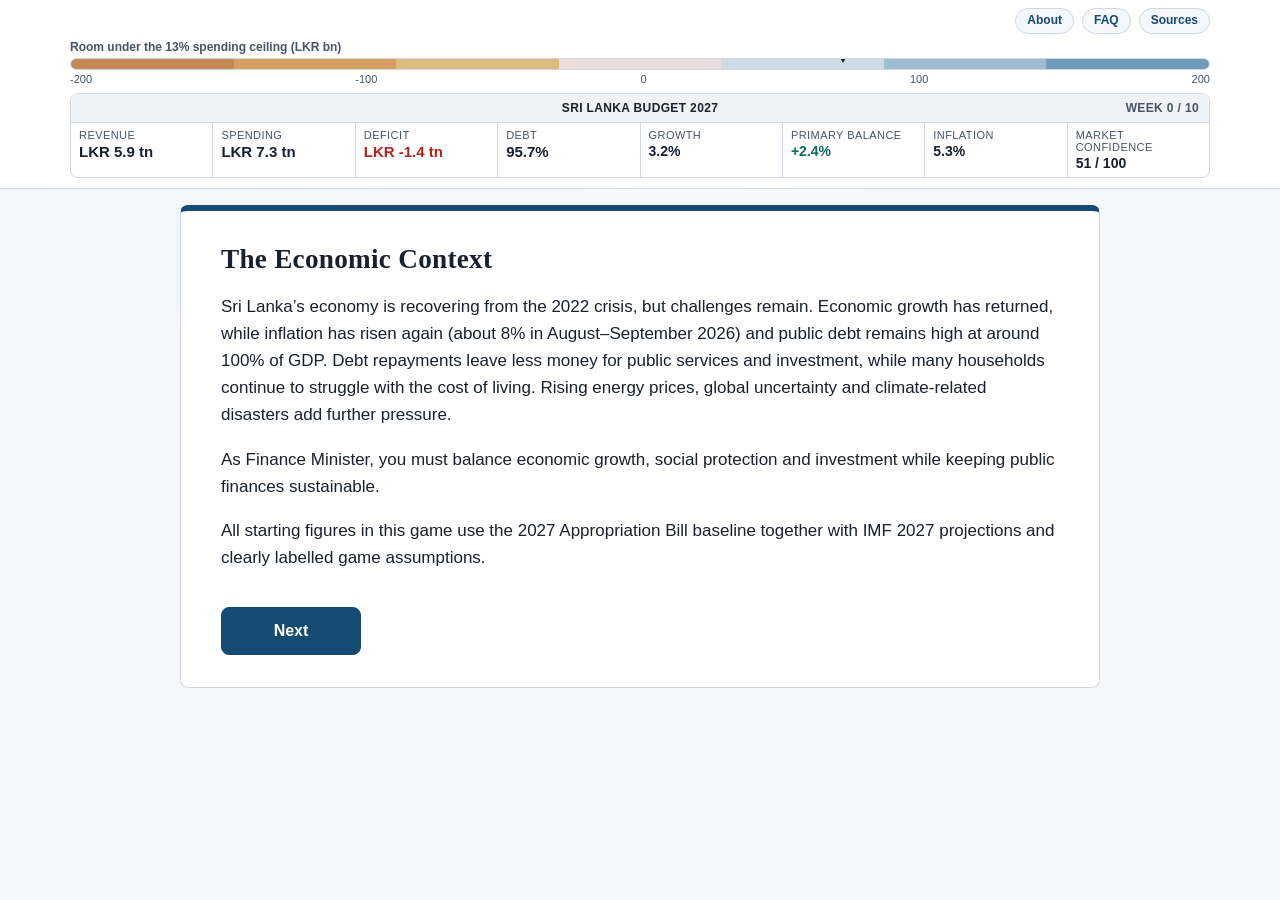
==== commit eb4c3c09: "Fix fiscal logic, reserve handling, and budget text consistency" ====
--- a/budget_game_fixed.html
+++ b/budget_game_fixed.html
@@ -1,807 +1,1310 @@
 <!DOCTYPE html>
 <html>
+
 <head>
-<meta charset="UTF-8">
-<meta name="viewport" content="width=device-width, initial-scale=1.0, maximum-scale=5.0">
-<title>Sri Lanka Budget Game</title>
-
-<link rel="stylesheet" href="css/01-base.css">
-<link rel="stylesheet" href="css/02-content.css">
-<link rel="stylesheet" href="css/03-header.css">
-<link rel="stylesheet" href="css/04-layout.css">
-<link rel="stylesheet" href="css/05-sliders.css">
-<link rel="stylesheet" href="css/06-tooltips.css">
-<link rel="stylesheet" href="css/07-stepper.css">
-<link rel="stylesheet" href="css/08-text.css">
-<link rel="stylesheet" href="css/09-responsive.css">
-<link rel="stylesheet" href="css/10-modal-and-cards.css">
+  <meta charset="UTF-8">
+  <meta name="viewport" content="width=device-width, initial-scale=1.0, maximum-scale=5.0">
+  <title>Sri Lanka Budget Game</title>
+
+  <link rel="stylesheet" href="css/01-base.css">
+  <link rel="stylesheet" href="css/02-content.css">
+  <link rel="stylesheet" href="css/03-header.css">
+  <link rel="stylesheet" href="css/04-layout.css">
+  <link rel="stylesheet" href="css/05-sliders.css">
+  <link rel="stylesheet" href="css/06-tooltips.css">
+  <link rel="stylesheet" href="css/07-stepper.css">
+  <link rel="stylesheet" href="css/08-text.css">
+  <link rel="stylesheet" href="css/09-responsive.css">
+  <link rel="stylesheet" href="css/10-modal-and-cards.css">
 </head>
 
 <body>
 
 
-<!-- ✅ CORRECT BUDGET BAR (ONLY ONE VERSION) -->
-<div id="budgetBar">
-
-  <div id="budgetBarInner">
-  <div class="top-links">
-    <button type="button" onclick="openModal('about')">About</button>
-    <button type="button" onclick="openModal('faq')">FAQ</button>
-    <button type="button" onclick="openModal('sources')">Sources</button>
-  </div>
-  <div style="font-weight:bold; margin-bottom:1px; font-size:9px;">
-    Room under the 13% spending ceiling (LKR bn)
-  </div>
-
-  <div style="position:relative; height:10px; display:flex;">
-
-    <div style="flex:1; background:#e53935;"></div>
-    <div style="flex:1; background:#f4511e;"></div>
-    <div style="flex:1; background:#fb8c00;"></div>
-    <div style="flex:1; background:#fbc02d;"></div>
-    <div style="flex:1; background:#c0ca33;"></div>
-    <div style="flex:1; background:#7e57c2;"></div>
-    <div style="flex:1; background:#5c6bc0;"></div>
-
-    <!-- POINTER -->
-    <div id="budgetPointer" style="
-      position:absolute;
-      top:-4px;
-      width:0;
-      height:0;
-      border-left:4px solid transparent;
-      border-right:4px solid transparent;
-      border-top:7px solid black;
-      left:50%;
-      transition:left 0.3s ease;
-    "></div>
-
-  </div>
-
-  <div style="display:flex; justify-content:space-between; font-size:8px; margin-top:1px;">
-    <span>-200</span>
-    <span>-100</span>
-    <span>0</span>
-    <span>100</span>
-    <span>200</span>
-  </div>
-
-  <div id="fiscalDashboard">
-
-    <div class="fiscal-header">
-      <span class="fiscal-header-spacer"></span>
-      <span class="fiscal-header-title">SRI LANKA BUDGET 2027</span>
-      <span id="fiscalWeek" class="fiscal-header-week">WEEK 0 / 10</span>
-    </div>
-
-    <div id="pageTracker" style="display:none;">
-      <div class="tracker-row">
-        <div class="tracker-step" data-label="Education"><span class="tracker-dot"></span><span class="tracker-label">Education</span></div>
-        <div class="tracker-line"></div>
-        <div class="tracker-step" data-label="Health"><span class="tracker-dot"></span><span class="tracker-label">Health</span></div>
-        <div class="tracker-line"></div>
-        <div class="tracker-step" data-label="Welfare"><span class="tracker-dot"></span><span class="tracker-label">Welfare</span></div>
-        <div class="tracker-line"></div>
-        <div class="tracker-step" data-label="Defence"><span class="tracker-dot"></span><span class="tracker-label">Defence</span></div>
-        <div class="tracker-line"></div>
-        <div class="tracker-step" data-label="Energy"><span class="tracker-dot"></span><span class="tracker-label">Energy</span></div>
-        <div class="tracker-line"></div>
-        <div class="tracker-step" data-label="Infra"><span class="tracker-dot"></span><span class="tracker-label">Infra</span></div>
-        <div class="tracker-line"></div>
-        <div class="tracker-step" data-label="Agri"><span class="tracker-dot"></span><span class="tracker-label">Agri</span></div>
-        <div class="tracker-line"></div>
-        <div class="tracker-step" data-label="Admin"><span class="tracker-dot"></span><span class="tracker-label">Admin</span></div>
-        <div class="tracker-line"></div>
-        <div class="tracker-step" data-label="Digital"><span class="tracker-dot"></span><span class="tracker-label">Digital</span></div>
-        <div class="tracker-line"></div>
-        <div class="tracker-step" data-label="Enviro"><span class="tracker-dot"></span><span class="tracker-label">Enviro</span></div>
-        <div class="tracker-line tracker-line-dotted"></div>
-        <div class="tracker-step" data-label="Results"><span class="tracker-dot"></span><span class="tracker-label">Results</span></div>
-      </div>
-    </div>
-
-    <div class="fiscal-row">
-      <div class="fiscal-cell">
-        <div class="fiscal-label">Revenue</div>
-        <div class="fiscal-value" id="fdRevenue">—</div>
-      </div>
-      <div class="fiscal-cell">
-        <div class="fiscal-label">Spending</div>
-        <div class="fiscal-value" id="fdSpending">—</div>
-      </div>
-      <div class="fiscal-cell">
-        <div class="fiscal-label">Deficit</div>
-        <div class="fiscal-value" id="fdDeficit">—</div>
-      </div>
-      <div class="fiscal-cell">
-        <div class="fiscal-label">Debt</div>
-        <div class="fiscal-value" id="fdDebt">—</div>
-      </div>
-      <div class="fiscal-cell">
-        <div class="fiscal-label">Growth</div>
-        <div class="fiscal-value" id="fdGrowth">—</div>
-      </div>
-      <div class="fiscal-cell">
-        <div class="fiscal-label">Primary Balance</div>
-        <div class="fiscal-value" id="fdPrimary">—</div>
-      </div>
-      <div class="fiscal-cell">
-        <div class="fiscal-label">Inflation</div>
-        <div class="fiscal-value" id="fdInflation">—</div>
-      </div>
-      <div class="fiscal-cell">
-        <div class="fiscal-label">Market Confidence</div>
-        <div class="fiscal-value" id="fdConfidence">—</div>
-      </div>
-    </div>
-
-  </div>
-
-  </div>
-
-</div>
-
-<div id="infoModal" class="modal" hidden>
-  <div class="modal-card" role="dialog" aria-modal="true" aria-labelledby="modalTitle">
-    <div class="modal-head"><h3 id="modalTitle"></h3><button type="button" id="modalClose" onclick="closeModal()" aria-label="Close">&times;</button></div>
-    <div id="modalBody" class="modal-body"></div>
-    <div class="modal-foot"><button type="button" onclick="closeModal()">Close</button></div>
-  </div>
-</div>
-
-<!-- PAGE 1 -->
-<div id="p1" class="screen active">
-  <div class="box">
-
-    <h2>The Economic Context</h2>
-
-    <p>Sri Lanka&rsquo;s economy is recovering from the 2022 crisis, but challenges remain. Economic growth has returned, while inflation has risen again (about 8% in August&ndash;September 2026) and public debt remains high at around 100% of GDP. Debt repayments leave less money for public services and investment, while many households continue to struggle with the cost of living. Rising energy prices, global uncertainty and climate-related disasters add further pressure.</p>
-
-    <p>As Finance Minister, you must balance economic growth, social protection and investment while keeping public finances sustainable.</p>
-
-    <div class="nav">
-      <button onclick="go('p2')">Next</button>
-    </div>
-
-  </div>
-</div>
-
-
-<!-- PAGE 2 -->
-<div id="p2" class="screen">
-  <div class="box">
-
-    <h2>Can You Build Sri Lanka&rsquo;s 2027 Budget?</h2>
-
-    <p>You have ten weeks to prepare Sri Lanka&rsquo;s 2027 Budget. You are the Finance Minister, and the decisions are yours to make.</p>
-
-    <p>You have around Rs. 5 trillion to spend before paying interest on government debt. You must decide how the Government raises money and where it spends it. Can you support the economy, protect essential public services and manage the country&rsquo;s debt?</p>
-
-    <p>You will work with your Cabinet, but you cannot increase everything at once. More money for one priority may mean less for another. Your choices will affect government revenue, spending, borrowing needs and the wider economy.</p>
-
-    <p class="info-icon-wrap"><span class="info-icon" tabindex="0" onclick="openTip(this, 'Source &amp; assumptions')">&#9432; Source &amp; assumptions<span class="info-tooltip tip-long" style="display:none !important"><strong>Economic assumptions for 2027.</strong> Real GDP growth 3.2% and inflation 5.3% (IMF projections; inflation was about 8% in Aug&ndash;Sep 2026). The rupee weakens 4% over the year and the 1-year Treasury bill rate is about 9.25%.<br><br><strong>Natural growth.</strong> With no policy change, revenue grows with nominal GDP (real growth plus inflation, about 8.7%). Spending would need to grow as fast to keep its share of GDP. The 2027 Appropriation Bill sets spending before interest at Rs. 4,993 bn, only about 1% above this year, so every sector's share of GDP falls unless you raise it. Every slider starts at the Bill's figure (0%) and moves spending by that percentage.<br><br><strong>Interest.</strong> About 6% of GDP and mostly outside your control. The Treasury bill rate drives rupee borrowing costs; the exchange rate drives foreign interest and border taxes. More interest means less cash for other priorities.<br><br><strong>Limits.</strong> Spending before interest must stay below 13% of GDP (IMF-linked), and the Bill is already close to it. A large capital allocation uses up room that could fund spending more certain to be delivered, and capital projects have often been under-spent. How the deficit is financed is not part of this game.<br><br><strong>Targets.</strong> Revenue 15.1% of GDP, primary surplus 2.3%, public investment 4.0%, deficit no more than 3.7%, and the 13% spending ceiling. These are IMF projections (Country Report 26/111), because the Government's own 2027 targets come in the Budget Speech on 12 November 2026. Baselines are from the 2027 Appropriation Bill (7 October 2026). Growth, inflation, interest and tax effects of your choices are simplified game assumptions, not forecasts.</span></span></p>
-
-    <h2>Your challenge</h2>
-
-    <p>There is no perfect Budget. Spend too much, and the deficit may rise. Cut too much, and essential services and investment may suffer. Raise taxes, and you may collect more revenue, but households and businesses could face greater costs.</p>
-
-    <p>Make your choices, watch the numbers change, and see whether you can build a Budget that meets people&rsquo;s needs today while protecting Sri Lanka&rsquo;s economic future.</p>
-
-    <div class="nav">
-      <button onclick="go('p1')">Back</button>
-      <button onclick="go('p17')">Next</button>
-    </div>
-
-  </div>
-</div>
-
-<!-- PAGE 17 REVENUE CABINET -->
-<div id="p17" class="screen">
-<div class="box">
-
-<h2>Taxes</h2>
-
-<p>Before deciding how to spend the money, decide how the Government will raise it. With no change in policy, revenue grows with the economy to about Rs. 5,900 bn in 2027 (15.2% of GDP in 2026, grown by about 8.7%). The IMF projects revenue of 15.1% of GDP for 2027, and the Government is also improving tax collection through the Revenue Administration Management Information System. What, if anything, will you add to that?</p>
-
-<p class="info-icon-wrap"><span class="info-icon" tabindex="0" onclick="toggleInfoTooltip(this)">&#9432; Source &amp; assumptions<span class="info-tooltip">Baseline revenue is 2026 revenue (IMF projection, 15.2% of GDP) grown with nominal GDP. The revenue and growth effects of each option below are simulation assumptions built for this game, not official Treasury forecasts. They're designed to teach the direction of these trade-offs — progressive vs. regressive, growth vs. revenue — not to predict real collections.</span></span></p>
-
-<div class="stepper" id="stepper-p17" data-prev-page="p2" data-next-page="p4">
-
-<div class="stepper-counter">Step 1 of 3</div>
-
-<div class="step active">
-
-<p><strong>Question 1: How should the Government raise additional revenue?</strong></p>
-
-<div class="question" data-question="revenueApproach">
-
-<button onclick="selectTaxOption(this)" data-question="revenueApproach" data-impact="80" data-value="income">
-Increase taxes on income, profits and wealth <span class="impact-tag">+Rs. 80 bn</span><br>
-<small>A progressive option — it falls on higher earners and larger profits rather than everyone equally.</small>
-</button>
-
-<button onclick="selectTaxOption(this)" data-question="revenueApproach" data-impact="110" data-value="consumption">
-Increase taxes on goods and services <span class="impact-tag">+Rs. 110 bn</span><br>
-<small>Raises more revenue, but is regressive — it falls hardest on lower-income households and pushes up the cost of living.</small>
-</button>
-
-<button onclick="selectTaxOption(this)" data-question="revenueApproach" data-impact="50" data-value="compliance">
-Improve tax collection and reduce tax evasion <span class="impact-tag">+Rs. 50 bn</span><br>
-<small>Raises less immediately than a rate change, but is the domestic revenue mobilisation strategy the 2026 Budget itself emphasises (RAMIS).</small>
-</button>
-
-<button onclick="selectTaxOption(this)" data-question="revenueApproach" data-impact="0" data-value="unchanged">
-No new taxes: rely on the economy growing <span class="impact-tag">+Rs. 0 bn</span><br>
-<small>Tax rates stay as they are. Revenue still rises with the economy, but there are no new revenue measures, so the Budget depends more on spending decisions.</small>
-</button>
-
-</div>
-
-</div>
-
-<div class="step">
-
-<p><strong>Question 2: What should matter more when setting taxes?</strong></p>
-
-<div class="question" data-question="balanceApproach">
-
-<button onclick="selectTaxOption(this)" data-question="balanceApproach" data-impact="30" data-value="revenue">
-Prioritise revenue, even if it raises the tax burden <span class="impact-tag">+Rs. 30 bn</span><br>
-<small>Strengthens the Budget position but risks dampening private investment and growth.</small>
-</button>
-
-<button onclick="selectTaxOption(this)" data-question="balanceApproach" data-impact="-20" data-value="relief">
-Prioritise tax relief for households and businesses <span class="impact-tag">&minus;Rs. 20 bn</span><br>
-<small>Costs revenue in the near term, but is more growth-friendly and politically popular.</small>
-</button>
-
-<button onclick="selectTaxOption(this)" data-question="balanceApproach" data-impact="35" data-value="expand">
-Prioritise widening the tax base <span class="impact-tag">+Rs. 35 bn</span><br>
-<small>Aligns with formalising the economy — moderate revenue gain without raising rates on those already paying.</small>
-</button>
-
-</div>
-
-</div>
-
-<div class="step">
-
-<p style="margin-top:15px; font-weight: bold;">Impact of your choices</p>
-
-<p id="revenueImpact" class="fade-text" style="font-weight: normal;">
-Current revenue impact will appear here.
-</p>
-
-</div>
-
-<div class="step-nav">
-<button class="step-back-btn" onclick="stepperBack('stepper-p17')">Back</button>
-<button class="step-next-btn" onclick="stepperNext('stepper-p17')">Next</button>
-</div>
-
-</div>
-
-</div>
-</div>
-
-<!-- PAGE P4 EDUCATION -->
-<div id="p4" class="screen">
-<div class="box">
-
-<h2>Week One: Education and Skills</h2>
-<p class="subtitle">Investing in Sri Lanka&#x27;s Future</p>
-<p>Education spending supports schools, teachers, universities, vocational training and the development of skills for future employment. As Finance Minister, decide how much to allocate and how to balance the needs of schools, higher education and skills development.</p>
-
-<div class="stepper" id="stepper-p4" data-prev-page="p17" data-next-page="p5">
-
-<div class="stepper-counter">Step 1 of 3</div>
-
-<div class="step active" data-requires-touch="edu"><p class="tradeoff"><strong>Your challenge.</strong> Decide how much to allocate to education and which parts of the education system should receive priority.</p><p class="info-icon-wrap"><span class="info-icon" tabindex="0" onclick="toggleInfoTooltip(this)">&#9432; Source &amp; assumptions<span class="info-tooltip">The 2027 Appropriation Bill proposes Rs. 328 bn for the Ministry of Education, Higher Education and Vocational Education. The Bill does not split this between schools, universities and vocational training.</span></span></p><p><strong>How should the Government&#x27;s education allocation change?</strong></p><p>Choose whether to reduce, maintain or increase the proposed allocation, considering education needs and competing demands on public finances.</p><div class="slider-container">
-  <input type="range" id="slider-edu" min="-10" max="10" step="1" value="0" oninput="onSector('edu')">
-  <div id="your-edu" class="your-budget-marker">Your Budget: Rs. 328.0 bn (0%)</div>
-  <div id="base-edu" class="ref-marker marker-2025"><span class="tick"></span>2027 Bill:<br>Rs. 328.0 bn</div>
-  <div class="slider-range-labels"><span>Reduce<br>−10%</span><span>Increase<br>+10%</span></div>
-</div><div class="impact-live" id="impact-edu"></div></div>
-
-<div class="step"><p><strong>What should be the main priority within the education budget?</strong></p><div class="question"><button onclick="selectPriority(this)" data-sector="edu" data-label="Strengthen school education" data-desc="Prioritise teachers, learning materials, school facilities and the quality of primary and secondary education.">Strengthen school education<br><small>Prioritise teachers, learning materials, school facilities and the quality of primary and secondary education.</small></button>
-<button onclick="selectPriority(this)" data-sector="edu" data-label="Expand higher education" data-desc="Prioritise universities, research, facilities and access to tertiary education.">Expand higher education<br><small>Prioritise universities, research, facilities and access to tertiary education.</small></button>
-<button onclick="selectPriority(this)" data-sector="edu" data-label="Invest in vocational education and skills" data-desc="Prioritise technical training, vocational qualifications and skills linked to employment needs.">Invest in vocational education and skills<br><small>Prioritise technical training, vocational qualifications and skills linked to employment needs.</small></button>
-</div><p class="note">This choice changes the focus of the allocation. It does not add spending on top of the amount set by the slider.</p></div>
-
-<div class="step" data-impact-for="edu"><p><strong>Your choice</strong></p><div class="impact-live" id="impact-edu-final"></div><p class="tradeoff"><strong>The trade-off.</strong> Increasing the overall education allocation puts additional pressure on public finances. Keeping it unchanged means that giving more funding to one area may leave less for another. Reducing it creates fiscal space elsewhere but may limit resources available for education and skills development.</p></div>
-
-<div class="step-nav">
-<button class="step-back-btn" onclick="stepperBack('stepper-p4')">Back</button>
-<button class="step-next-btn" onclick="stepperNext('stepper-p4')">Next</button>
-</div>
-
-</div>
-
-</div>
-</div>
-
-<!-- PAGE P5 HEALTH -->
-<div id="p5" class="screen">
-<div class="box">
-
-<h2>Week Two: Health and Wellbeing</h2>
-<p class="subtitle">Protecting the Health of the Population</p>
-<p>Public healthcare provides essential services, from primary care and medicines to hospitals and specialist treatment. Decide how much to allocate and which health services should receive priority.</p>
-
-<div class="stepper" id="stepper-p5" data-prev-page="p4" data-next-page="p6">
-
-<div class="stepper-counter">Step 1 of 3</div>
-
-<div class="step active" data-requires-touch="health"><p class="tradeoff"><strong>Your challenge.</strong> Decide how much to allocate and which health services should receive priority.</p><p class="info-icon-wrap"><span class="info-icon" tabindex="0" onclick="toggleInfoTooltip(this)">&#9432; Source &amp; assumptions<span class="info-tooltip">The 2027 Appropriation Bill proposes Rs. 590.5 bn for the Ministry of Health and Mass Media (2026: Rs. 555.1 bn). This ministry allocation covers more than healthcare alone, so the game treats it as the health envelope, not as healthcare-only spending.</span></span></p><p><strong>How should the Government&#x27;s health allocation change?</strong></p><p>Choose whether to reduce, maintain or increase the proposed allocation, balancing healthcare needs against other demands on public finances.</p><div class="slider-container">
-  <input type="range" id="slider-health" min="-10" max="10" step="1" value="0" oninput="onSector('health')">
-  <div id="your-health" class="your-budget-marker">Your Budget: Rs. 590.5 bn (0%)</div>
-  <div id="base-health" class="ref-marker marker-2025"><span class="tick"></span>2027 Bill:<br>Rs. 590.5 bn</div>
-  <div class="slider-range-labels"><span>Reduce<br>−10%</span><span>Increase<br>+10%</span></div>
-</div><div class="impact-live" id="impact-health"></div></div>
-
-<div class="step"><p><strong>Which area of healthcare should receive priority?</strong></p><div class="question"><button onclick="selectPriority(this)" data-sector="health" data-label="Strengthen primary healthcare" data-desc="Improve access to local clinics, preventive care and early diagnosis.">Strengthen primary healthcare<br><small>Improve access to local clinics, preventive care and early diagnosis.</small></button>
-<button onclick="selectPriority(this)" data-sector="health" data-label="Improve hospitals and treatment" data-desc="Invest in hospital facilities, medical equipment, medicines and patient care.">Improve hospitals and treatment<br><small>Invest in hospital facilities, medical equipment, medicines and patient care.</small></button>
-<button onclick="selectPriority(this)" data-sector="health" data-label="Expand prevention and public health" data-desc="Strengthen vaccination, disease prevention, health promotion and early intervention.">Expand prevention and public health<br><small>Strengthen vaccination, disease prevention, health promotion and early intervention.</small></button>
-</div><p class="note">This choice changes the focus of the allocation. It does not add spending on top of the amount set by the slider.</p></div>
-
-<div class="step" data-impact-for="health"><p><strong>Your choice</strong></p><div class="impact-live" id="impact-health-final"></div><p class="tradeoff"><strong>The trade-off.</strong> Increasing the allocation puts additional pressure on public finances. Keeping it unchanged means prioritising some services over others, while reducing it creates fiscal space but may limit resources available for healthcare.</p></div>
-
-<div class="step-nav">
-<button class="step-back-btn" onclick="stepperBack('stepper-p5')">Back</button>
-<button class="step-next-btn" onclick="stepperNext('stepper-p5')">Next</button>
-</div>
-
-</div>
-
-</div>
-</div>
-
-<!-- PAGE P6 WELFARE -->
-<div id="p6" class="screen">
-<div class="box">
-
-<h2>Week Three: Welfare and Social Protection</h2>
-<p class="subtitle">Supporting Vulnerable Households</p>
-<p>Welfare programmes such as Aswesuma help eligible households meet essential needs. As Finance Minister, decide how much to spend on social protection, who should receive support and how to protect vulnerable households within a limited Budget.</p>
-
-<div class="stepper" id="stepper-p6" data-prev-page="p5" data-next-page="p9">
-
-<div class="stepper-counter">Step 1 of 4</div>
-
-<div class="step active" data-requires-touch="welfare"><p class="tradeoff"><strong>Your challenge.</strong> Decide how much to allocate to welfare, how to prioritise support and whether to protect recipients from rising prices.</p><p class="info-icon-wrap"><span class="info-icon" tabindex="0" onclick="toggleInfoTooltip(this)">&#9432; Source &amp; assumptions<span class="info-tooltip">The Bill proposes Rs. 79.8 bn (Rs. 43.8 bn recurrent, Rs. 36.0 bn capital) for the Ministry of Rural Development, Social Security and Community Empowerment. Social protection is spread across several programmes and the Bill does not itemise Aswesuma payments, so this is the game&#x27;s welfare envelope, not total social-protection spending.</span></span></p><p><strong>How should the Government&#x27;s welfare allocation change?</strong></p><p>The slider changes the total welfare allocation relative to the game&#x27;s baseline.</p><div class="slider-container">
-  <input type="range" id="slider-welfare" min="-10" max="10" step="1" value="0" oninput="onSector('welfare')">
-  <div id="your-welfare" class="your-budget-marker">Your Budget: Rs. 79.8 bn (0%)</div>
-  <div id="base-welfare" class="ref-marker marker-2025"><span class="tick"></span>2027 Bill:<br>Rs. 79.8 bn</div>
-  <div class="slider-range-labels"><span>Reduce spending<br>−10%</span><span>Increase spending<br>+10%</span></div>
-</div><div class="impact-live" id="impact-welfare"></div></div>
-
-<div class="step"><p><strong>Should welfare payments go up each year to match rising prices (inflation)?</strong></p><p>Prices are expected to rise about 5.3% in 2027. If payments stay the same, recipients can buy less each month.</p><div class="question"><button onclick="selectWelfareIndex(this)" data-value="yes">Yes: raise payments in line with prices<br><small>Payments go up by about 5.3%, so recipients can still buy the same as before. This costs the Government about Rs. 4.2 bn more.</small></button><button onclick="selectWelfareIndex(this)" data-value="no">No: leave payments as they are<br><small>No extra cost to the Government, but recipients can buy about 5% less as prices rise.</small></button></div><div class="impact-live" id="impact-welfare-idx"></div></div>
-
-<div class="step"><p><strong>What should welfare policy prioritise?</strong></p><div class="question"><button onclick="selectPriority(this)" data-sector="welfare" data-label="Expand coverage" data-desc="Extend support to more eligible low-income households, spreading available resources across more recipients.">Expand coverage<br><small>Extend support to more eligible low-income households, spreading available resources across more recipients.</small></button>
-<button onclick="selectPriority(this)" data-sector="welfare" data-label="Increase payments" data-desc="Provide larger payments to existing recipients, increasing support per household but potentially limiting the number covered.">Increase payments<br><small>Provide larger payments to existing recipients, increasing support per household but potentially limiting the number covered.</small></button>
-<button onclick="selectPriority(this)" data-sector="welfare" data-label="Support employment and livelihoods" data-desc="Invest in skills, employment and livelihood opportunities to help households improve longer-term earning potential.">Support employment and livelihoods<br><small>Invest in skills, employment and livelihood opportunities to help households improve longer-term earning potential.</small></button>
-</div><p class="note">This choice determines how the welfare allocation is prioritised. It does not automatically increase the total welfare budget beyond the amount set by the slider.</p></div>
-
-<div class="step" data-impact-for="welfare"><p><strong>Your choice</strong></p><div class="impact-live" id="impact-welfare-final"></div><p class="tradeoff"><strong>The trade-off.</strong> The Government cannot increase every spending priority without finding additional revenue or making savings elsewhere. Choices about coverage, payment size and longer-term livelihood opportunities affect who benefits and how far the available budget can stretch.</p></div>
-
-<div class="step-nav">
-<button class="step-back-btn" onclick="stepperBack('stepper-p6')">Back</button>
-<button class="step-next-btn" onclick="stepperNext('stepper-p6')">Next</button>
-</div>
-
-</div>
-
-</div>
-</div>
-
-<!-- PAGE P9 DEFENCE -->
-<div id="p9" class="screen">
-<div class="box">
-
-<h2>Week Four: Defence and National Security</h2>
-
-<p>Defence spending supports military personnel, national security, maritime protection, equipment and training. The Government has also highlighted modernisation, defence research, advanced technology and professional training. Decide how much to allocate to defence and how to prioritise spending within that budget. (Disaster response is covered in Week Ten.)</p>
-
-<div class="stepper" id="stepper-p9" data-prev-page="p6" data-next-page="p10">
-
-<div class="stepper-counter">Step 1 of 3</div>
-
-<div class="step active" data-requires-touch="def"><p class="tradeoff"><strong>Your challenge.</strong> Decide how much to allocate to defence and how to distribute that funding across competing priorities.</p><p class="info-icon-wrap"><span class="info-icon" tabindex="0" onclick="toggleInfoTooltip(this)">&#9432; Source &amp; assumptions<span class="info-tooltip">The 2027 Appropriation Bill proposes Rs. 458 bn for the Ministry of Defence (2026: Rs. 455 bn). Police and public security (Rs. 230.5 bn) sit in a separate ministry and are not adjustable here.</span></span></p><p><strong>How should the Government&#x27;s defence budget change?</strong></p><p>Choose whether to reduce, maintain or increase the allocation, considering security needs and competing demands on public finances.</p><div class="slider-container">
-  <input type="range" id="slider-def" min="-10" max="10" step="1" value="0" oninput="onSector('def')">
-  <div id="your-def" class="your-budget-marker">Your Budget: Rs. 458.0 bn (0%)</div>
-  <div id="base-def" class="ref-marker marker-2025"><span class="tick"></span>2027 Bill:<br>Rs. 458.0 bn</div>
-  <div class="slider-range-labels"><span>Reduce<br>−10%</span><span>Increase<br>+10%</span></div>
-</div><div class="impact-live" id="impact-def"></div></div>
-
-<div class="step"><p><strong>What should be the priority within the defence budget?</strong></p><div class="question"><button onclick="selectPriority(this)" data-sector="def" data-label="Maintain existing capabilities" data-desc="Prioritise personnel, equipment, maintenance and ongoing operations.">Maintain existing capabilities<br><small>Prioritise personnel, equipment, maintenance and ongoing operations.</small></button>
-<button onclick="selectPriority(this)" data-sector="def" data-label="Modernise defence capabilities" data-desc="Prioritise advanced equipment, technology, maritime security and research.">Modernise defence capabilities<br><small>Prioritise advanced equipment, technology, maritime security and research.</small></button>
-<button onclick="selectPriority(this)" data-sector="def" data-label="Strengthen training and professional capacity" data-desc="Prioritise training, technical skills and professional development across the armed forces.">Strengthen training and professional capacity<br><small>Prioritise training, technical skills and professional development across the armed forces.</small></button>
-</div><p class="note">This choice changes the focus of the defence allocation. It does not automatically increase total defence spending beyond the amount set by the slider.</p></div>
-
-<div class="step" data-impact-for="def"><p><strong>Your choice</strong></p><div class="impact-live" id="impact-def-final"></div><p class="tradeoff"><strong>The trade-off.</strong> Increasing the overall defence allocation puts additional pressure on public finances. Prioritising modernisation or training within the existing allocation means directing funds away from other defence activities. Every choice involves balancing national security needs against education, health, welfare and infrastructure.</p></div>
-
-<div class="step-nav">
-<button class="step-back-btn" onclick="stepperBack('stepper-p9')">Back</button>
-<button class="step-next-btn" onclick="stepperNext('stepper-p9')">Next</button>
-</div>
-
-</div>
-
-</div>
-</div>
-
-<!-- PAGE P10 ENERGY -->
-<div id="p10" class="screen">
-<div class="box">
-
-<h2>Week Five: Energy and Electricity</h2>
-<p class="subtitle">Keeping Energy Affordable, Reliable and Sustainable</p>
-<p>Energy affects household bills, the cost of running a business, transport, industry and economic growth. Balance affordable electricity with reliable supply and investment in a more sustainable energy system. In 2026 the Middle East war pushed fuel prices up by about half and electricity tariffs by about a third.</p>
-
-<div class="stepper" id="stepper-p10" data-prev-page="p9" data-next-page="p12">
-
-<div class="stepper-counter">Step 1 of 3</div>
-
-<div class="step active" data-requires-touch="energy"><p class="tradeoff"><strong>Your challenge.</strong> Choose how much to allocate to energy and whether to prioritise affordability, reliability or sustainability.</p><p class="info-icon-wrap"><span class="info-icon" tabindex="0" onclick="toggleInfoTooltip(this)">&#9432; Source &amp; assumptions<span class="info-tooltip">The 2027 Appropriation Bill proposes Rs. 30.2 bn for the Ministry of Energy (Rs. 1.2 bn recurrent, Rs. 29.0 bn capital); the earlier draft cites Rs. 23.1 bn for 2026. This is a small share of the Budget: fuel and electricity price support is not a separate line in the Bill, so the slider moves the ministry&#x27;s allocation only.</span></span></p><p><strong>How should the Government&#x27;s energy allocation change?</strong></p><p>Move the slider to change the Ministry of Energy allocation relative to the 2027 Bill. An allocation is not the same as actual spending: execution depends on project readiness and implementation capacity.</p><div class="slider-container">
-  <input type="range" id="slider-energy" min="-20" max="20" step="2" value="0" oninput="onSector('energy')">
-  <div id="your-energy" class="your-budget-marker">Your Budget: Rs. 30.2 bn (0%)</div>
-  <div id="base-energy" class="ref-marker marker-2025"><span class="tick"></span>2027 Bill:<br>Rs. 30.2 bn</div>
-  <div class="slider-range-labels"><span>Reduce<br>−20%</span><span>Increase<br>+20%</span></div>
-</div><div class="impact-live" id="impact-energy"></div></div>
-
-<div class="step"><p><strong>What should energy policy prioritise?</strong></p><div class="question"><button onclick="selectPriority(this)" data-sector="energy" data-label="Keep energy affordable" data-desc="Prioritise measures that help households and businesses manage electricity costs. Subsidies and bill relief have fiscal costs and must be funded explicitly.">Keep energy affordable<br><small>Prioritise measures that help households and businesses manage electricity costs. Subsidies and bill relief have fiscal costs and must be funded explicitly.</small></button>
-<button onclick="selectPriority(this)" data-sector="energy" data-label="Improve reliability and modernise the energy system" data-desc="Prioritise transmission, distribution, maintenance and other infrastructure for a more reliable supply.">Improve reliability and modernise the energy system<br><small>Prioritise transmission, distribution, maintenance and other infrastructure for a more reliable supply.</small></button>
-<button onclick="selectPriority(this)" data-sector="energy" data-label="Expand renewable energy and energy efficiency" data-desc="Prioritise solar, wind and measures that reduce energy waste. Projects require upfront investment and careful planning.">Expand renewable energy and energy efficiency<br><small>Prioritise solar, wind and measures that reduce energy waste. Projects require upfront investment and careful planning.</small></button>
-</div><p class="note">This choice determines the focus of the energy allocation. It does not add spending on top of the amount set by the slider.</p></div>
-
-<div class="step" data-impact-for="energy"><p><strong>Your choice</strong></p><div class="impact-live" id="impact-energy-final"></div><p class="tradeoff"><strong>The trade-off.</strong> Affordability asks who receives support and how it is funded. Reliability requires investment in maintaining and improving the system. Sustainability requires investment now to support a different energy mix over time.</p></div>
-
-<div class="step-nav">
-<button class="step-back-btn" onclick="stepperBack('stepper-p10')">Back</button>
-<button class="step-next-btn" onclick="stepperNext('stepper-p10')">Next</button>
-</div>
-
-</div>
-
-</div>
-</div>
-
-<!-- PAGE P12 INFRA -->
-<div id="p12" class="screen">
-<div class="box">
-
-<h2>Week Six: Infrastructure</h2>
-<p class="subtitle">Transport, Water and Climate Resilience</p>
-<p>Roads, public transport and water systems connect people to jobs, schools, markets and essential services. After Cyclone Ditwah (November 2025), about US$1.7 bn of damage was to infrastructure. Decide how to balance maintaining existing assets with building new and more resilient infrastructure.</p>
-
-<div class="stepper" id="stepper-p12" data-prev-page="p10" data-next-page="p14">
-
-<div class="stepper-counter">Step 1 of 3</div>
-
-<div class="step active" data-requires-touch="infra"><p class="tradeoff"><strong>Your challenge.</strong> Decide how much to allocate and whether to prioritise maintenance, transport connectivity or water access and climate resilience.</p><p class="info-icon-wrap"><span class="info-icon" tabindex="0" onclick="toggleInfoTooltip(this)">&#9432; Source &amp; assumptions<span class="info-tooltip">Game-defined envelope: Rs. 500 bn for Transport, Highways and Urban Development (Rs. 68 bn recurrent, Rs. 432 bn capital) plus Rs. 82.3 bn for Housing, Construction and Water Supply (Rs. 2.8 bn recurrent, Rs. 79.5 bn capital), from the 2027 Appropriation Bill. It is a total across two ministries, not a single allocation.</span></span></p><p><strong>How should the Government&#x27;s infrastructure allocation change?</strong></p><p>Allocation is not actual expenditure. The amount spent depends on project readiness, implementation capacity and capital-budget execution.</p><div class="slider-container">
-  <input type="range" id="slider-infra" min="-10" max="10" step="1" value="0" oninput="onSector('infra')">
-  <div id="your-infra" class="your-budget-marker">Your Budget: Rs. 582.3 bn (0%)</div>
-  <div id="base-infra" class="ref-marker marker-2025"><span class="tick"></span>2027 Bill:<br>Rs. 582.3 bn</div>
-  <div class="slider-range-labels"><span>Reduce investment<br>−10%</span><span>Expand investment<br>+10%</span></div>
-</div><div class="impact-live" id="impact-infra"></div></div>
-
-<div class="step"><p><strong>What should infrastructure investment prioritise?</strong></p><div class="question"><button onclick="selectPriority(this)" data-sector="infra" data-label="Maintain and rehabilitate existing infrastructure" data-desc="Repair roads, bridges and water systems, protecting previous public investment.">Maintain and rehabilitate existing infrastructure<br><small>Repair roads, bridges and water systems, protecting previous public investment.</small></button>
-<button onclick="selectPriority(this)" data-sector="infra" data-label="Improve transport connectivity" data-desc="Prioritise roads, public transport infrastructure and links between communities, services and economic centres.">Improve transport connectivity<br><small>Prioritise roads, public transport infrastructure and links between communities, services and economic centres.</small></button>
-<button onclick="selectPriority(this)" data-sector="infra" data-label="Expand water access and climate-resilient infrastructure" data-desc="Improve drinking-water systems and strengthen physical assets against floods, landslides and droughts.">Expand water access and climate-resilient infrastructure<br><small>Improve drinking-water systems and strengthen physical assets against floods, landslides and droughts.</small></button>
-</div><p class="note">This choice changes the focus within the allocation. It does not add spending on top of the slider.</p></div>
-
-<div class="step" data-impact-for="infra"><p><strong>Your choice</strong></p><div class="impact-live" id="impact-infra-final"></div><p class="tradeoff"><strong>The trade-off.</strong> Maintenance protects existing assets and may prevent more expensive repairs later. New transport projects can improve connectivity but require upfront investment. Water and resilient infrastructure can improve access to essential services and reduce the vulnerability of physical assets.</p></div>
-
-<div class="step-nav">
-<button class="step-back-btn" onclick="stepperBack('stepper-p12')">Back</button>
-<button class="step-next-btn" onclick="stepperNext('stepper-p12')">Next</button>
-</div>
-
-</div>
-
-</div>
-</div>
-
-<!-- PAGE P14 AGRI -->
-<div id="p14" class="screen">
-<div class="box">
-
-<h2>Week Seven: Agriculture</h2>
-<p class="subtitle">Food Production, Farm Incomes and Agricultural Resilience</p>
-<p>Agriculture supports food security, rural livelihoods, employment and domestic production. Farmers face El Niño-driven drought, damage from Cyclone Ditwah and changing weather. Decide how to support food production, farmer incomes and resilient agricultural livelihoods.</p>
-
-<div class="stepper" id="stepper-p14" data-prev-page="p12" data-next-page="p15">
-
-<div class="stepper-counter">Step 1 of 3</div>
-
-<div class="step active" data-requires-touch="agri"><p class="tradeoff"><strong>Your challenge.</strong> Decide how much to allocate to agriculture and whether to prioritise productivity, farmer incomes or resilience. Keep irrigation infrastructure and disaster response spending separate.</p><p class="info-icon-wrap"><span class="info-icon" tabindex="0" onclick="toggleInfoTooltip(this)">&#9432; Source &amp; assumptions<span class="info-tooltip">The 2027 Appropriation Bill proposes Rs. 218 bn for the Ministry of Agriculture, Livestock, Land and Irrigation (Rs. 99 bn recurrent, Rs. 119 bn capital). This ministry includes irrigation; the Infrastructure page does not, so nothing is counted twice.</span></span></p><p><strong>How should the Government&#x27;s agriculture allocation change?</strong></p><p>An allocation does not guarantee that money will be spent or production will increase. Outcomes depend on implementation, input availability, weather, farmer participation and markets.</p><div class="slider-container">
-  <input type="range" id="slider-agri" min="-10" max="10" step="1" value="0" oninput="onSector('agri')">
-  <div id="your-agri" class="your-budget-marker">Your Budget: Rs. 218.0 bn (0%)</div>
-  <div id="base-agri" class="ref-marker marker-2025"><span class="tick"></span>2027 Bill:<br>Rs. 218.0 bn</div>
-  <div class="slider-range-labels"><span>Reduce<br>−10%</span><span>Increase<br>+10%</span></div>
-</div><div class="impact-live" id="impact-agri"></div></div>
-
-<div class="step"><p><strong>What should agricultural policy prioritise?</strong></p><div class="question"><button onclick="selectPriority(this)" data-sector="agri" data-label="Improve farm productivity and access to inputs" data-desc="Support quality seeds, planting material, fertiliser, extension services and appropriate technology.">Improve farm productivity and access to inputs<br><small>Support quality seeds, planting material, fertiliser, extension services and appropriate technology.</small></button>
-<button onclick="selectPriority(this)" data-sector="agri" data-label="Strengthen farmer incomes and market access" data-desc="Improve storage, post-harvest facilities, processing and links between farmers and buyers.">Strengthen farmer incomes and market access<br><small>Improve storage, post-harvest facilities, processing and links between farmers and buyers.</small></button>
-<button onclick="selectPriority(this)" data-sector="agri" data-label="Diversify production and strengthen agricultural resilience" data-desc="Support crop diversification and farming practices that can better withstand changing weather and production risks.">Diversify production and strengthen agricultural resilience<br><small>Support crop diversification and farming practices that can better withstand changing weather and production risks.</small></button>
-</div><p class="note">This choice changes the focus of agricultural support within the allocation; it does not add spending on top of the slider.</p></div>
-
-<div class="step" data-impact-for="agri"><p><strong>Your choice</strong></p><div class="impact-live" id="impact-agri-final"></div><p class="tradeoff"><strong>The trade-off.</strong> Productivity and inputs can improve production but require funding and effective delivery. Market access can reduce losses and improve the value farmers receive. Diversification can reduce exposure to particular risks, although benefits may take time to emerge.</p></div>
-
-<div class="step-nav">
-<button class="step-back-btn" onclick="stepperBack('stepper-p14')">Back</button>
-<button class="step-next-btn" onclick="stepperNext('stepper-p14')">Next</button>
-</div>
-
-</div>
-
-</div>
-</div>
-
-<!-- PAGE P15 ADMIN -->
-<div id="p15" class="screen">
-<div class="box">
-
-<h2>Week Eight: Public Administration</h2>
-<p class="subtitle">Better Public Services, Greater Efficiency and Accountability</p>
-<p>Public administration affects how people access government services, how quickly decisions are made and how effectively public money is used. Institutions need staff and resources, but administrative costs must be managed within the country&#x27;s fiscal limits.</p>
-
-<div class="stepper" id="stepper-p15" data-prev-page="p14" data-next-page="p18">
-
-<div class="stepper-counter">Step 1 of 3</div>
-
-<div class="step active" data-requires-touch="admin"><p class="tradeoff"><strong>Your challenge.</strong> Decide how much to spend on public administration and whether to prioritise frontline services, institutional efficiency or accountability.</p><p class="info-icon-wrap"><span class="info-icon" tabindex="0" onclick="toggleInfoTooltip(this)">&#9432; Source &amp; assumptions<span class="info-tooltip">The 2027 Appropriation Bill proposes Rs. 651 bn for the Ministry of Public Administration, Provincial Councils and Local Government (2026: Rs. 596 bn). The Bill figures I could read do not separate pensions, so this is the full ministry allocation and may include pension-related spending.</span></span></p><p><strong>How should the Government change spending on public administration?</strong></p><p>Cutting expenditure does not automatically make government more efficient. The effect depends on what is cut and whether essential services continue.</p><div class="slider-container">
-  <input type="range" id="slider-admin" min="-10" max="10" step="1" value="0" oninput="onSector('admin')">
-  <div id="your-admin" class="your-budget-marker">Your Budget: Rs. 651.0 bn (0%)</div>
-  <div id="base-admin" class="ref-marker marker-2025"><span class="tick"></span>2027 Bill:<br>Rs. 651.0 bn</div>
-  <div class="slider-range-labels"><span>Reduce<br>−10%</span><span>Increase<br>+10%</span></div>
-</div><div class="impact-live" id="impact-admin"></div></div>
-
-<div class="step"><p><strong>What should public administration prioritise?</strong></p><div class="question"><button onclick="selectPriority(this)" data-sector="admin" data-label="Improve frontline public services" data-desc="Support government offices and frontline staff to deliver essential services and respond to the public.">Improve frontline public services<br><small>Support government offices and frontline staff to deliver essential services and respond to the public.</small></button>
-<button onclick="selectPriority(this)" data-sector="admin" data-label="Simplify procedures and strengthen institutional efficiency" data-desc="Reduce unnecessary duplication and clarify responsibilities between institutions.">Simplify procedures and strengthen institutional efficiency<br><small>Reduce unnecessary duplication and clarify responsibilities between institutions.</small></button>
-<button onclick="selectPriority(this)" data-sector="admin" data-label="Strengthen accountability and performance" data-desc="Improve monitoring, internal controls, transparency and measurement of service delivery.">Strengthen accountability and performance<br><small>Improve monitoring, internal controls, transparency and measurement of service delivery.</small></button>
-</div><p class="note">This choice changes the focus of administrative improvements within the allocation; it does not add expenditure on top of the slider.</p></div>
-
-<div class="step" data-impact-for="admin"><p><strong>Your choice</strong></p><div class="impact-live" id="impact-admin-final"></div><p class="tradeoff"><strong>The trade-off.</strong> Frontline services may need additional staff and operating resources. Institutional efficiency may improve delivery through better processes. Accountability can help identify waste and monitor results. Some reforms require upfront investment; others may improve efficiency within existing budgets.</p></div>
-
-<div class="step-nav">
-<button class="step-back-btn" onclick="stepperBack('stepper-p15')">Back</button>
-<button class="step-next-btn" onclick="stepperNext('stepper-p15')">Next</button>
-</div>
-
-</div>
-
-</div>
-</div>
-
-<!-- PAGE P18 DIGITAL -->
-<div id="p18" class="screen">
-<div class="box">
-
-<h2>Week Nine: Digital Economy and Government</h2>
-<p class="subtitle">Building Digital Public Services and Economic Opportunity</p>
-<p>Digital technology can make government services easier to access, improve how public institutions work and create opportunities for businesses. Examples include digital identity, online government payments, shared digital infrastructure, cybersecurity and digital-economy development.</p>
-
-<div class="stepper" id="stepper-p18" data-prev-page="p15" data-next-page="p16">
-
-<div class="stepper-counter">Step 1 of 3</div>
-
-<div class="step active" data-requires-touch="digital"><p class="tradeoff"><strong>Your challenge.</strong> Decide how much to allocate to digital transformation and whether to prioritise public services, secure digital infrastructure or economic innovation.</p><p class="info-icon-wrap"><span class="info-icon" tabindex="0" onclick="toggleInfoTooltip(this)">&#9432; Source &amp; assumptions<span class="info-tooltip">The 2027 Appropriation Bill proposes Rs. 26 bn for the Ministry of Digital Economy (Rs. 6 bn recurrent, Rs. 20 bn capital); the earlier draft cites Rs. 16 bn for 2026. Projects already counted on another page are not counted again here.</span></span></p><p><strong>How should the Government&#x27;s digital investment allocation change?</strong></p><p>Choose whether to reduce, maintain or increase the allocation for digital projects and systems.</p><div class="slider-container">
-  <input type="range" id="slider-digital" min="-10" max="10" step="1" value="0" oninput="onSector('digital')">
-  <div id="your-digital" class="your-budget-marker">Your Budget: Rs. 26.0 bn (0%)</div>
-  <div id="base-digital" class="ref-marker marker-2025"><span class="tick"></span>2027 Bill:<br>Rs. 26.0 bn</div>
-  <div class="slider-range-labels"><span>Reduce investment<br>−10%</span><span>Expand investment<br>+10%</span></div>
-</div><div class="impact-live" id="impact-digital"></div></div>
-
-<div class="step"><p><strong>What should digital investment prioritise?</strong></p><div class="question"><button onclick="selectPriority(this)" data-sector="digital" data-label="Improve digital government services" data-desc="Prioritise digital identity, online government payments, shared government systems, cloud infrastructure and easier access to public services.">Improve digital government services<br><small>Prioritise digital identity, online government payments, shared government systems, cloud infrastructure and easier access to public services.</small></button>
-<button onclick="selectPriority(this)" data-sector="digital" data-label="Strengthen digital infrastructure and cybersecurity" data-desc="Prioritise secure networks, data protection, cybersecurity capabilities and systems that allow institutions to exchange information safely.">Strengthen digital infrastructure and cybersecurity<br><small>Prioritise secure networks, data protection, cybersecurity capabilities and systems that allow institutions to exchange information safely.</small></button>
-<button onclick="selectPriority(this)" data-sector="digital" data-label="Expand the digital economy and innovation" data-desc="Support digital businesses, startups, AI, cloud services and innovation that can create economic opportunities.">Expand the digital economy and innovation<br><small>Support digital businesses, startups, AI, cloud services and innovation that can create economic opportunities.</small></button>
-</div><p class="note">This choice determines the focus of the digital allocation. It does not add spending on top of the slider.</p></div>
-
-<div class="step" data-impact-for="digital"><p><strong>Your choice</strong></p><div class="impact-live" id="impact-digital-final"></div><p class="tradeoff"><strong>The trade-off.</strong> Digital government services can improve access but require process redesign and maintenance. Shared infrastructure and cybersecurity need ongoing technical capacity. Digital-economy investment depends on private investment, skills, reliable infrastructure and market demand.</p></div>
-
-<div class="step-nav">
-<button class="step-back-btn" onclick="stepperBack('stepper-p18')">Back</button>
-<button class="step-next-btn" onclick="stepperNext('stepper-p18')">Next</button>
-</div>
-
-</div>
-
-</div>
-</div>
-
-<!-- PAGE P16 ENVIRO -->
-<div id="p16" class="screen">
-<div class="box">
-
-<h2>Week Ten: Environment and Disaster Management</h2>
-<p class="subtitle">Preparing for Future Emergencies</p>
-<p>Floods, landslides, droughts and cyclones can disrupt livelihoods, damage infrastructure and create unexpected costs for the Government. After Cyclone Ditwah, Parliament approved a Rs. 500 bn supplementary estimate. Decide how to reduce environmental and disaster risks and how much funding to keep available for emergencies.</p>
-
-<div class="stepper" id="stepper-p16" data-prev-page="p18" data-next-page="p13" data-next-action="showFinalResult" data-finish-label="Finish">
-
-<div class="stepper-counter">Step 1 of 3</div>
-
-<div class="step active"><p class="tradeoff"><strong>Your challenge.</strong> Decide how to reduce environmental and disaster risks and how much funding to reserve for emergencies. Prepare for uncertainty while keeping the overall Budget within its fiscal limits.</p><p><strong>What should the Government prioritise to reduce disaster risks?</strong></p><div class="question"><button onclick="selectPriority(this)" data-sector="env" data-label="Strengthen early warning and preparedness" data-desc="Improve weather monitoring, risk information, early warning systems and community preparedness.">Strengthen early warning and preparedness<br><small>Improve weather monitoring, risk information, early warning systems and community preparedness.</small></button>
-<button onclick="selectPriority(this)" data-sector="env" data-label="Protect ecosystems and natural environments" data-desc="Support forests, wetlands, coastal ecosystems and other natural environments that contribute to environmental health and resilience.">Protect ecosystems and natural environments<br><small>Support forests, wetlands, coastal ecosystems and other natural environments that contribute to environmental health and resilience.</small></button>
-<button onclick="selectPriority(this)" data-sector="env" data-label="Strengthen community disaster readiness" data-desc="Improve local coordination, public awareness and emergency preparedness.">Strengthen community disaster readiness<br><small>Improve local coordination, public awareness and emergency preparedness.</small></button>
-</div><p class="note">This choice determines the focus of the existing prevention and environmental allocation. It does not automatically increase total expenditure.</p></div>
-
-<div class="step" data-requires-touch="env"><p><strong>How much should the Government set aside for future emergencies?</strong></p><p>Choose how much funding to reserve for emergency relief, support for affected households and businesses, and restoration of essential services after a disaster. The Rs. 0 to 50 bn range is a game-design assumption; the 2027 Bill does not establish a dedicated fund of this size.</p><div class="slider-container">
-  <input type="range" id="slider-env" min="0" max="50" step="5" value="0" oninput="onSector('env')">
-  <div id="your-env" class="your-budget-marker">Your reserve: Rs. 0 bn</div>
-  <div class="reserve-ticks"><span style="left:0%">None<br>Rs. 0</span><span style="left:20%">Small<br>Rs. 10</span><span style="left:50%">Moderate<br>Rs. 25</span><span style="left:100%">Large<br>Rs. 50 bn</span></div>
-</div><div class="impact-live" id="impact-env"></div></div>
-
-<div class="step" data-impact-for="env"><p><strong>Your choice</strong></p><div class="impact-live" id="impact-env-final"></div><p class="tradeoff"><strong>The trade-off.</strong> Prevention and preparedness require resources before a disaster occurs. Emergency funding provides flexibility when unexpected costs arise, but leaves less fiscal space for other priorities. Prevention can reduce risks; reserves help finance responses when disasters occur.</p></div>
-
-<div class="step-nav">
-<button class="step-back-btn" onclick="stepperBack('stepper-p16')">Back</button>
-<button class="step-next-btn" onclick="stepperNext('stepper-p16')">Next</button>
-</div>
-
-</div>
-
-</div>
-</div>
-
-<div id="p13" class="screen">
-<div class="box">
-
-<h2>Sri Lanka Budget 2027 Outcome</h2>
-
-<p class="subtitle">
-Your decisions reflect trade-offs between fiscal stability, economic recovery, and public expectations.
-</p>
-
-<!-- HEADLINE -->
-<div id="headlineBox">
-  <h3 id="headlineText"></h3>
-  <p id="summaryText"></p>
-</div>
-
-<!-- FISCAL STATUS -->
-<div class="status-box" id="imfBox">
-  <div id="imfStatus">STATUS</div>
-  <p id="imfText"></p>
-</div>
-
-<!-- TARGET VS OUTCOME -->
-<div class="rules-table" id="rulesTable">
-
-  <div class="rules-header">2027 targets vs. your Budget</div>
-
-  <div class="rules-row rules-row-head">
-    <span>Indicator</span>
-    <span>Target (IMF)</span>
-    <span>Your Budget</span>
-    <span>Status</span>
-  </div>
-
-  <div class="rules-row" id="ruleRowRevenue">
-    <span>Revenue / GDP</span>
-    <span id="ruleTargetRevenue">—</span>
-    <span id="ruleActualRevenue">—</span>
-    <span id="ruleStatusRevenue">—</span>
-  </div>
-
-  <div class="rules-row" id="ruleRowPrimary">
-    <span>Primary Balance / GDP</span>
-    <span id="ruleTargetPrimary">—</span>
-    <span id="ruleActualPrimary">—</span>
-    <span id="ruleStatusPrimary">—</span>
-  </div>
-
-  <div class="rules-row" id="ruleRowInvestment">
-    <span>Public Investment / GDP</span>
-    <span id="ruleTargetInvestment">—</span>
-    <span id="ruleActualInvestment">—</span>
-    <span id="ruleStatusInvestment">—</span>
-  </div>
-
-  <div class="rules-row" id="ruleRowDeficit">
-    <span>Deficit / GDP</span>
-    <span id="ruleTargetDeficit">—</span>
-    <span id="ruleActualDeficit">—</span>
-    <span id="ruleStatusDeficit">—</span>
-  </div>
-
-  <div class="rules-row" id="ruleRowPrimExp">
-    <span>Primary Expenditure / GDP</span>
-    <span id="ruleTargetPrimExp">—</span>
-    <span id="ruleActualPrimExp">—</span>
-    <span id="ruleStatusPrimExp">—</span>
-  </div>
-
-  <div class="rules-footnote">Simulation estimate, not an official forecast. Targets are the IMF's 2027 projections (Country Report 26/111), because the Government's own 2027 targets are due in the Budget Speech on 12 November 2026. The 13% ceiling is the IMF-linked limit on spending before interest. Interest costs rise or fall with the T-bill rate and the rupee, which move with your Budget.</div>
-
-</div>
-
-<!-- WHY IT TURNED OUT THIS WAY -->
-<div class="why-box">
-  <h3>Why your Budget turned out this way</h3>
-  <div id="whyList"></div>
-</div>
-
-<!-- CORE NUMBERS -->
-<div class="results-table">
-
-  <div class="row">
-    <span>Government Revenue</span>
-    <span id="revValue"></span>
-  </div>
-
-  <div class="row">
-    <span>Government Expenditure</span>
-    <span id="expValue"></span>
-  </div>
-
-  <div class="row total">
-    <span>Overall Balance</span>
-    <span id="balanceValue"></span>
-  </div>
-
-  <div class="row">
-    <span>Deficit (% of GDP)</span>
-    <span id="deficitValue"></span>
-  </div>
-
-<div class="row">
-  <span>Market Confidence</span>
-  <span id="confidenceValue"></span>
-</div>
-
-</div>
-
-<!-- INTERPRETATION BLOCKS -->
-<div class="grid">
-
-  <div class="card">
-    <div class="card-head"><h4>Public Services</h4><p class="info-icon-wrap"><span class="info-icon" tabindex="0" onclick="openTip(this, 'How is this calculated?')">&#9432; How is this calculated?<span class="info-tooltip tip-long" style="display:none !important">The game adds up the change in spending on the sectors it treats as social (education, health, welfare including any inflation-linked increase, and digital services) compared with the 2027 Appropriation Bill. Starting point: the Bill&rsquo;s figures, so the starting change is zero. The status is more room if social spending is more than Rs. 5 bn above the Bill, pressure if it is more than Rs. 5 bn below, and limited room otherwise. The game does not measure service quality or outcomes.</span></span></p></div>
-    <p class="card-sub">What your choices mean for public services and people.</p>
-    <p id="servicesText"></p>
-  </div>
-
-  <div class="card">
-    <div class="card-head"><h4>Prices &amp; Energy Costs</h4><p class="info-icon-wrap"><span class="info-icon" tabindex="0" onclick="openTip(this, 'How is this calculated?')">&#9432; How is this calculated?<span class="info-tooltip tip-long" style="display:none !important">Inflation comes from the game&rsquo;s engine: it starts at the IMF&rsquo;s 5.3% for 2027 and rises by 0.25 points for every 1% of GDP of extra spending, plus any effect of the tax options you chose. The rupee starts at 4% depreciation and moves with the primary balance, inflation and the deficit. Status: easing if inflation is more than 0.1 point below the start, rising if it is more than 0.5 point above, and under pressure in between. The game does not calculate actual household energy bills.</span></span></p></div>
-    <p class="card-sub">How your Budget affects inflation and the cost pressures facing households and businesses.</p>
-    <p id="subsidyText"></p>
-  </div>
-
-  <div class="card">
-    <div class="card-head"><h4>Growth &amp; Investment</h4><p class="info-icon-wrap"><span class="info-icon" tabindex="0" onclick="openTip(this, 'How is this calculated?')">&#9432; How is this calculated?<span class="info-tooltip tip-long" style="display:none !important">Real growth starts at the IMF&rsquo;s 3.2% for 2027 and moves with total spending, capital spending, social spending, market confidence, crowding-out when the deficit is above 6% of GDP, and your tax choices. Public investment is capital spending in the Bill plus your capital changes, as a share of GDP. Status: improving if growth is more than 0.1 point above the start, weakening if more than 0.1 point below, and steady otherwise. An allocation does not guarantee that projects are finished or that the money is spent.</span></span></p></div>
-    <p class="card-sub">Whether your choices support economic activity and investment in the future.</p>
-    <p id="growthText"></p>
-  </div>
-
-  <div class="card">
-    <div class="card-head"><h4>Markets &amp; Confidence</h4><p class="info-icon-wrap"><span class="info-icon" tabindex="0" onclick="openTip(this, 'How is this calculated?')">&#9432; How is this calculated?<span class="info-tooltip tip-long" style="display:none !important">The score starts at 50 and is calculated as 50 plus 8 points for each percentage point the primary balance is above the 2.3% target, minus 4 points for each point the deficit is above 3.7% of GDP, kept between 0 and 100. It also feeds into growth. Status compares it with the score at the unchanged 2027 Bill: strengthening if it is more than 2 points higher, weakening if more than 2 points lower, otherwise cautious. It is a game indicator, not a measure of real investor sentiment.</span></span></p></div>
-    <p class="card-sub">How the Budget&rsquo;s fiscal position affects the game&rsquo;s confidence indicator.</p>
-    <p id="reactionText"></p>
-  </div>
-
-</div>
-
-<div class="nav">
-<button onclick="go('p1')">Restart Simulation</button>
-</div>
-
-</div>
-</div>
-
-<script src="js/data/sectors.js"></script>
-<script src="js/data/history.js"></script>
-<script src="js/data/modal-content.js"></script>
-<script src="js/engine/state.js"></script>
-<script src="js/ui/navigation.js"></script>
-<script src="js/ui/modal.js"></script>
-<script src="js/ui/stepper.js"></script>
-<script src="js/ui/sectors.js"></script>
-<script src="js/ui/taxes.js"></script>
-<script src="js/engine/fiscal-engine.js"></script>
-<script src="js/ui/dashboard.js"></script>
-<script src="js/engine/outcome-explanation.js"></script>
-<script src="js/ui/results.js"></script>
-<script src="js/main.js"></script>
+  <!-- ✅ CORRECT BUDGET BAR (ONLY ONE VERSION) -->
+  <div id="budgetBar">
+
+    <div id="budgetBarInner">
+      <div class="top-links">
+        <button type="button" onclick="openModal('about')">About</button>
+        <button type="button" onclick="openModal('faq')">FAQ</button>
+        <button type="button" onclick="openModal('sources')">Sources</button>
+      </div>
+      <div class="budget-scale-title">
+        Room under the 13% spending ceiling (LKR bn)
+      </div>
+
+      <div class="budget-scale-track">
+
+        <div class="budget-segment"></div>
+        <div class="budget-segment"></div>
+        <div class="budget-segment"></div>
+        <div class="budget-segment"></div>
+        <div class="budget-segment"></div>
+        <div class="budget-segment"></div>
+        <div class="budget-segment"></div>
+
+        <!-- POINTER -->
+        <div id="budgetPointer"></div>
+
+      </div>
+
+      <div class="budget-scale-labels">
+        <span>-200</span>
+        <span>-100</span>
+        <span>0</span>
+        <span>100</span>
+        <span>200</span>
+      </div>
+
+      <div id="fiscalDashboard">
+
+        <div class="fiscal-header">
+          <span class="fiscal-header-spacer"></span>
+          <span class="fiscal-header-title">SRI LANKA BUDGET 2027</span>
+          <span id="fiscalWeek" class="fiscal-header-week">WEEK 0 / 10</span>
+        </div>
+
+        <div id="pageTracker" style="display:none;">
+          <div class="tracker-row">
+            <div class="tracker-step" data-label="Education"><span class="tracker-dot"></span><span
+                class="tracker-label">Education</span></div>
+            <div class="tracker-line"></div>
+            <div class="tracker-step" data-label="Health"><span class="tracker-dot"></span><span
+                class="tracker-label">Health</span></div>
+            <div class="tracker-line"></div>
+            <div class="tracker-step" data-label="Welfare"><span class="tracker-dot"></span><span
+                class="tracker-label">Welfare</span></div>
+            <div class="tracker-line"></div>
+            <div class="tracker-step" data-label="Defence"><span class="tracker-dot"></span><span
+                class="tracker-label">Defence</span></div>
+            <div class="tracker-line"></div>
+            <div class="tracker-step" data-label="Energy"><span class="tracker-dot"></span><span
+                class="tracker-label">Energy</span></div>
+            <div class="tracker-line"></div>
+            <div class="tracker-step" data-label="Infra"><span class="tracker-dot"></span><span
+                class="tracker-label">Infra</span></div>
+            <div class="tracker-line"></div>
+            <div class="tracker-step" data-label="Agri"><span class="tracker-dot"></span><span
+                class="tracker-label">Agri</span></div>
+            <div class="tracker-line"></div>
+            <div class="tracker-step" data-label="Admin"><span class="tracker-dot"></span><span
+                class="tracker-label">Admin</span></div>
+            <div class="tracker-line"></div>
+            <div class="tracker-step" data-label="Digital"><span class="tracker-dot"></span><span
+                class="tracker-label">Digital</span></div>
+            <div class="tracker-line"></div>
+            <div class="tracker-step" data-label="Enviro"><span class="tracker-dot"></span><span
+                class="tracker-label">Enviro</span></div>
+            <div class="tracker-line tracker-line-dotted"></div>
+            <div class="tracker-step" data-label="Results"><span class="tracker-dot"></span><span
+                class="tracker-label">Results</span></div>
+          </div>
+        </div>
+
+        <div class="fiscal-row">
+          <div class="fiscal-cell fiscal-cell-primary">
+            <div class="fiscal-label">Revenue</div>
+            <div class="fiscal-value" id="fdRevenue">—</div>
+          </div>
+          <div class="fiscal-cell fiscal-cell-primary">
+            <div class="fiscal-label">Spending</div>
+            <div class="fiscal-value" id="fdSpending">—</div>
+          </div>
+          <div class="fiscal-cell fiscal-cell-primary">
+            <div class="fiscal-label">Deficit</div>
+            <div class="fiscal-value" id="fdDeficit">—</div>
+          </div>
+          <div class="fiscal-cell fiscal-cell-primary">
+            <div class="fiscal-label">Debt</div>
+            <div class="fiscal-value" id="fdDebt">—</div>
+          </div>
+          <div class="fiscal-cell">
+            <div class="fiscal-label">Growth</div>
+            <div class="fiscal-value" id="fdGrowth">—</div>
+          </div>
+          <div class="fiscal-cell">
+            <div class="fiscal-label">Primary Balance</div>
+            <div class="fiscal-value" id="fdPrimary">—</div>
+          </div>
+          <div class="fiscal-cell">
+            <div class="fiscal-label">Inflation</div>
+            <div class="fiscal-value" id="fdInflation">—</div>
+          </div>
+          <div class="fiscal-cell">
+            <div class="fiscal-label">Market Confidence</div>
+            <div class="fiscal-value" id="fdConfidence">—</div>
+          </div>
+        </div>
+
+      </div>
+
+    </div>
+
+  </div>
+
+  <div id="infoModal" class="modal" hidden>
+    <div class="modal-card" role="dialog" aria-modal="true" aria-labelledby="modalTitle">
+      <div class="modal-head">
+        <h3 id="modalTitle"></h3><button type="button" id="modalClose" onclick="closeModal()"
+          aria-label="Close">&times;</button>
+      </div>
+      <div id="modalBody" class="modal-body"></div>
+      <div class="modal-foot"><button type="button" onclick="closeModal()">Close</button></div>
+    </div>
+  </div>
+
+  <!-- PAGE 1 -->
+  <div id="p1" class="screen active">
+    <div class="box">
+
+      <h2>The Economic Context</h2>
+
+      <p>Sri Lanka&rsquo;s economy is recovering from the 2022 crisis, but challenges remain. Economic growth has
+        returned, while inflation has risen again (about 8% in August&ndash;September 2026) and public debt remains high
+        at around 100% of GDP. Debt repayments leave less money for public services and investment, while many
+        households continue to struggle with the cost of living. Rising energy prices, global uncertainty and
+        climate-related disasters add further pressure.</p>
+
+      <p>As Finance Minister, you must balance economic growth, social protection and investment while keeping public
+        finances sustainable.</p>
+
+      <p>All starting figures in this game use the 2027 Appropriation Bill baseline together with IMF 2027
+        projections and clearly labelled game assumptions.</p>
+
+      <div class="nav">
+        <button onclick="go('p2')">Next</button>
+      </div>
+
+    </div>
+  </div>
+
+
+  <!-- PAGE 2 -->
+  <div id="p2" class="screen">
+    <div class="box">
+
+      <h2>Can You Build Sri Lanka&rsquo;s 2027 Budget?</h2>
+
+      <p>You have ten weeks to prepare Sri Lanka&rsquo;s 2027 Budget. You are the Finance Minister, and the decisions
+        are yours to make.</p>
+
+      <p>You have around Rs. 5 trillion to spend excluding interest payments. You must decide how the
+        Government raises money and where it spends it. Can you support the economy, protect essential public services
+        and manage the country&rsquo;s debt?</p>
+
+      <p>You will work with your Cabinet, but you cannot increase everything at once. More money for one priority may
+        mean less for another. Your choices will affect government revenue, spending, borrowing needs and the wider
+        economy.</p>
+
+      <p class="info-icon-wrap"><span class="info-icon" tabindex="0"
+          onclick="openTip(this, 'Source &amp; assumptions')">&#9432; Source &amp; assumptions<span
+            class="info-tooltip tip-long" style="display:none !important"><strong>Economic assumptions for
+              2027.</strong> Real GDP growth 3.2% and inflation 5.3% (IMF projections; inflation was about 8% in
+            Aug&ndash;Sep 2026). The rupee weakens 4% over the year and the 1-year Treasury bill rate is about
+            9.25%.<br><br><strong>Natural growth.</strong> With no policy change, revenue grows with nominal GDP (real
+            growth plus inflation, about 8.7%). Spending would need to grow as fast to keep its share of GDP. The 2027
+            Appropriation Bill sets spending before interest at Rs. 4,993 bn, only about 1% above this year, so every
+            sector's share of GDP falls unless you raise it. Every slider starts at the Bill's figure (0%) and moves
+            spending by that percentage.<br><br><strong>Interest.</strong> About 6% of GDP and mostly outside your
+            control. The Treasury bill rate drives rupee borrowing costs; the exchange rate drives foreign interest and
+            border taxes. More interest means less cash for other priorities.<br><br><strong>Limits.</strong> Spending
+            before interest must not exceed 13% of the GDP projected for 2027 (IMF-linked), and the Bill is already
+            close to it. A large
+            capital allocation uses up room that could fund spending more certain to be delivered, and capital projects
+            have often been under-spent. How the deficit is financed is not part of this
+            game.<br><br><strong>Targets.</strong> Revenue 15.1% of GDP, primary surplus 2.3%, public investment 4.0%,
+            deficit no more than 3.7%, and the 13% spending ceiling. These are IMF projections (Country Report 26/111),
+            because the Government's own 2027 targets come in the Budget Speech on 12 November 2026. Baselines are from
+            the 2027 Appropriation Bill (7 October 2026). Growth, inflation, interest and tax effects of your choices
+            are simplified game assumptions, not forecasts.</span></span></p>
+
+      <h2>Your challenge</h2>
+
+      <p>There is no perfect Budget. Spend too much, and the deficit may rise. Cut too much, and essential services and
+        investment may suffer. Raise taxes, and you may collect more revenue, but households and businesses could face
+        greater costs.</p>
+
+      <p>Make your choices, watch the numbers change, and see whether you can build a Budget that meets people&rsquo;s
+        needs today while protecting Sri Lanka&rsquo;s economic future.</p>
+
+      <div class="nav">
+        <button onclick="go('p1')">Back</button>
+        <button onclick="go('p17')">Next</button>
+      </div>
+
+    </div>
+  </div>
+
+  <!-- PAGE 17 REVENUE CABINET -->
+  <div id="p17" class="screen">
+    <div class="box">
+
+      <h2>Taxes</h2>
+
+      <p>Before deciding how to spend the money, decide how the Government will raise it. With no change in policy,
+        revenue grows with the economy to about Rs. 5,900 bn in 2027 (15.2% of GDP in 2026, grown by about 8.7%). The
+        IMF projects revenue of 15.1% of GDP for 2027, and the Government is also improving tax collection through the
+        Revenue Administration Management Information System. What, if anything, will you add to that?</p>
+
+      <p class="info-icon-wrap"><span class="info-icon" tabindex="0" onclick="toggleInfoTooltip(this)">&#9432; Source
+          &amp; assumptions<span class="info-tooltip">Baseline revenue is 2026 revenue (IMF projection, 15.2% of GDP)
+            grown with nominal GDP. The revenue and growth effects of each option below are simulation assumptions built
+            for this game, not official Treasury forecasts. They're designed to teach the direction of these trade-offs
+            — progressive vs. regressive, growth vs. revenue — not to predict real collections.</span></span></p>
+
+      <div class="stepper" id="stepper-p17" data-prev-page="p2" data-next-page="p4">
+
+        <div class="stepper-counter">Step 1 of 3</div>
+
+        <div class="step active">
+
+          <p><strong>Question 1: How should the Government raise additional revenue?</strong></p>
+
+          <div class="question" data-question="revenueApproach">
+
+            <button onclick="selectTaxOption(this)" data-question="revenueApproach" data-impact="80"
+              data-value="income">
+              Increase taxes on income, profits and wealth <span class="impact-tag">+Rs. 80 bn</span><br>
+              <small>A progressive option — it falls on higher earners and larger profits rather than everyone
+                equally.</small>
+            </button>
+
+            <button onclick="selectTaxOption(this)" data-question="revenueApproach" data-impact="110"
+              data-value="consumption">
+              Increase taxes on goods and services <span class="impact-tag">+Rs. 110 bn</span><br>
+              <small>Raises more revenue, but is regressive — it falls hardest on lower-income households and pushes up
+                the cost of living.</small>
+            </button>
+
+            <button onclick="selectTaxOption(this)" data-question="revenueApproach" data-impact="50"
+              data-value="compliance">
+              Improve tax collection and reduce tax evasion <span class="impact-tag">+Rs. 50 bn</span><br>
+              <small>Raises less immediately than a rate change, but is the domestic revenue mobilisation strategy the
+                2026 Budget itself emphasises (RAMIS).</small>
+            </button>
+
+            <button onclick="selectTaxOption(this)" data-question="revenueApproach" data-impact="0"
+              data-value="unchanged">
+              No new taxes: rely on the economy growing <span class="impact-tag">+Rs. 0 bn</span><br>
+              <small>Tax rates stay as they are. Revenue still rises with the economy, but there are no new revenue
+                measures, so the Budget depends more on spending decisions.</small>
+            </button>
+
+          </div>
+
+        </div>
+
+        <div class="step">
+
+          <p><strong>Question 2: What should matter more when setting taxes?</strong></p>
+
+          <div class="question" data-question="balanceApproach">
+
+            <button onclick="selectTaxOption(this)" data-question="balanceApproach" data-impact="30"
+              data-value="revenue">
+              Prioritise revenue, even if it raises the tax burden <span class="impact-tag">+Rs. 30 bn</span><br>
+              <small>Strengthens the Budget position but risks dampening private investment and growth.</small>
+            </button>
+
+            <button onclick="selectTaxOption(this)" data-question="balanceApproach" data-impact="-20"
+              data-value="relief">
+              Prioritise tax relief for households and businesses <span class="impact-tag">&minus;Rs. 20 bn</span><br>
+              <small>Costs revenue in the near term, but is more growth-friendly and politically popular.</small>
+            </button>
+
+            <button onclick="selectTaxOption(this)" data-question="balanceApproach" data-impact="35"
+              data-value="expand">
+              Prioritise widening the tax base <span class="impact-tag">+Rs. 35 bn</span><br>
+              <small>Aligns with formalising the economy — moderate revenue gain without raising rates on those already
+                paying.</small>
+            </button>
+
+          </div>
+
+        </div>
+
+        <div class="step">
+
+          <p style="margin-top:15px; font-weight: bold;">Impact of your choices</p>
+
+          <p id="revenueImpact" class="fade-text" style="font-weight: normal;">
+            Current revenue impact will appear here.
+          </p>
+
+        </div>
+
+        <div class="step-nav">
+          <button class="step-back-btn" onclick="stepperBack('stepper-p17')">Back</button>
+          <button class="step-next-btn" onclick="stepperNext('stepper-p17')">Next</button>
+        </div>
+
+      </div>
+
+    </div>
+  </div>
+
+  <!-- PAGE P4 EDUCATION -->
+  <div id="p4" class="screen">
+    <div class="box">
+
+      <h2>Week One: Education and Skills</h2>
+      <p class="subtitle">Investing in Sri Lanka&#x27;s Future</p>
+      <p>Education spending supports schools, teachers, universities, vocational training and the development of skills
+        for future employment. As Finance Minister, decide how much to allocate and how to balance the needs of schools,
+        higher education and skills development.</p>
+
+      <div class="stepper" id="stepper-p4" data-prev-page="p17" data-next-page="p5">
+
+        <div class="stepper-counter">Step 1 of 3</div>
+
+        <div class="step active" data-requires-touch="edu">
+          <p class="tradeoff"><strong>Your challenge.</strong> Decide how much to allocate to education and which parts
+            of the education system should receive priority.</p>
+          <p class="info-icon-wrap"><span class="info-icon" tabindex="0" onclick="toggleInfoTooltip(this)">&#9432;
+              Source &amp; assumptions<span class="info-tooltip">The 2027 Appropriation Bill proposes Rs. 328 bn for the
+                Ministry of Education, Higher Education and Vocational Education. The Bill does not split this between
+                schools, universities and vocational training.</span></span></p>
+          <p><strong>How should the Government&#x27;s education allocation change?</strong></p>
+          <p>Choose whether to reduce, maintain or increase the proposed allocation, considering education needs and
+            competing demands on public finances.</p>
+          <div class="slider-container">
+            <input type="range" id="slider-edu" min="-10" max="10" step="1" value="0" oninput="onSector('edu')">
+            <div id="your-edu" class="your-budget-marker">Your Budget: Rs. 328.0 bn (0%)</div>
+            <div id="base-edu" class="ref-marker marker-2025"><span class="tick"></span>2027 Bill:<br>Rs. 328.0 bn</div>
+            <div class="slider-range-labels"><span>Reduce<br>−10%</span><span>Increase<br>+10%</span></div>
+          </div>
+          <div class="impact-live" id="impact-edu"></div>
+        </div>
+
+        <div class="step">
+          <p><strong>What should be the main priority within the education budget?</strong></p>
+          <div class="question"><button onclick="selectPriority(this)" data-sector="edu"
+              data-label="Strengthen school education"
+              data-desc="Prioritise teachers, learning materials, school facilities and the quality of primary and secondary education.">Strengthen
+              school education<br><small>Prioritise teachers, learning materials, school facilities and the quality of
+                primary and secondary education.</small></button>
+            <button onclick="selectPriority(this)" data-sector="edu" data-label="Expand higher education"
+              data-desc="Prioritise universities, research, facilities and access to tertiary education.">Expand higher
+              education<br><small>Prioritise universities, research, facilities and access to tertiary
+                education.</small></button>
+            <button onclick="selectPriority(this)" data-sector="edu"
+              data-label="Invest in vocational education and skills"
+              data-desc="Prioritise technical training, vocational qualifications and skills linked to employment needs.">Invest
+              in vocational education and skills<br><small>Prioritise technical training, vocational qualifications and
+                skills linked to employment needs.</small></button>
+          </div>
+          <p class="note">This choice changes the focus of the allocation. It does not add spending on top of the amount
+            set by the slider.</p>
+        </div>
+
+        <div class="step" data-impact-for="edu">
+          <p><strong>Your choice</strong></p>
+          <div class="impact-live" id="impact-edu-final"></div>
+          <p class="tradeoff"><strong>The trade-off.</strong> Increasing the overall education allocation puts
+            additional pressure on public finances. Keeping it unchanged means that giving more funding to one area may
+            leave less for another. Reducing it creates fiscal space elsewhere but may limit resources available for
+            education and skills development.</p>
+        </div>
+
+        <div class="step-nav">
+          <button class="step-back-btn" onclick="stepperBack('stepper-p4')">Back</button>
+          <button class="step-next-btn" onclick="stepperNext('stepper-p4')">Next</button>
+        </div>
+
+      </div>
+
+    </div>
+  </div>
+
+  <!-- PAGE P5 HEALTH -->
+  <div id="p5" class="screen">
+    <div class="box">
+
+      <h2>Week Two: Health and Wellbeing</h2>
+      <p class="subtitle">Protecting the Health of the Population</p>
+      <p>Public healthcare provides essential services, from primary care and medicines to hospitals and specialist
+        treatment. Decide how much to allocate and which health services should receive priority.</p>
+
+      <div class="stepper" id="stepper-p5" data-prev-page="p4" data-next-page="p6">
+
+        <div class="stepper-counter">Step 1 of 3</div>
+
+        <div class="step active" data-requires-touch="health">
+          <p class="tradeoff"><strong>Your challenge.</strong> Decide how much to allocate and which health services
+            should receive priority.</p>
+          <p class="info-icon-wrap"><span class="info-icon" tabindex="0" onclick="toggleInfoTooltip(this)">&#9432;
+              Source &amp; assumptions<span class="info-tooltip">The 2027 Appropriation Bill proposes Rs. 590.5 bn for
+                the Ministry of Health and Mass Media (2026: Rs. 555.1 bn). This ministry allocation covers more than
+                healthcare alone, so the game treats it as the health envelope, not as healthcare-only
+                spending.</span></span></p>
+          <p><strong>How should the Government&#x27;s health allocation change?</strong></p>
+          <p>Choose whether to reduce, maintain or increase the proposed allocation, balancing healthcare needs against
+            other demands on public finances.</p>
+          <div class="slider-container">
+            <input type="range" id="slider-health" min="-10" max="10" step="1" value="0" oninput="onSector('health')">
+            <div id="your-health" class="your-budget-marker">Your Budget: Rs. 590.5 bn (0%)</div>
+            <div id="base-health" class="ref-marker marker-2025"><span class="tick"></span>2027 Bill:<br>Rs. 590.5 bn
+            </div>
+            <div class="slider-range-labels"><span>Reduce<br>−10%</span><span>Increase<br>+10%</span></div>
+          </div>
+          <div class="impact-live" id="impact-health"></div>
+        </div>
+
+        <div class="step">
+          <p><strong>Which area of healthcare should receive priority?</strong></p>
+          <div class="question"><button onclick="selectPriority(this)" data-sector="health"
+              data-label="Strengthen primary healthcare"
+              data-desc="Improve access to local clinics, preventive care and early diagnosis.">Strengthen primary
+              healthcare<br><small>Improve access to local clinics, preventive care and early
+                diagnosis.</small></button>
+            <button onclick="selectPriority(this)" data-sector="health" data-label="Improve hospitals and treatment"
+              data-desc="Invest in hospital facilities, medical equipment, medicines and patient care.">Improve
+              hospitals and treatment<br><small>Invest in hospital facilities, medical equipment, medicines and patient
+                care.</small></button>
+            <button onclick="selectPriority(this)" data-sector="health" data-label="Expand prevention and public health"
+              data-desc="Strengthen vaccination, disease prevention, health promotion and early intervention.">Expand
+              prevention and public health<br><small>Strengthen vaccination, disease prevention, health promotion and
+                early intervention.</small></button>
+          </div>
+          <p class="note">This choice changes the focus of the allocation. It does not add spending on top of the amount
+            set by the slider.</p>
+        </div>
+
+        <div class="step" data-impact-for="health">
+          <p><strong>Your choice</strong></p>
+          <div class="impact-live" id="impact-health-final"></div>
+          <p class="tradeoff"><strong>The trade-off.</strong> Increasing the allocation puts additional pressure on
+            public finances. Keeping it unchanged means prioritising some services over others, while reducing it
+            creates fiscal space but may limit resources available for healthcare.</p>
+        </div>
+
+        <div class="step-nav">
+          <button class="step-back-btn" onclick="stepperBack('stepper-p5')">Back</button>
+          <button class="step-next-btn" onclick="stepperNext('stepper-p5')">Next</button>
+        </div>
+
+      </div>
+
+    </div>
+  </div>
+
+  <!-- PAGE P6 WELFARE -->
+  <div id="p6" class="screen">
+    <div class="box">
+
+      <h2>Week Three: Welfare and Social Protection</h2>
+      <p class="subtitle">Supporting Vulnerable Households</p>
+      <p>Welfare programmes such as Aswesuma help eligible households meet essential needs. As Finance Minister, decide
+        how much to spend on social protection, who should receive support and how to protect vulnerable households
+        within a limited Budget.</p>
+
+      <div class="stepper" id="stepper-p6" data-prev-page="p5" data-next-page="p9">
+
+        <div class="stepper-counter">Step 1 of 4</div>
+
+        <div class="step active" data-requires-touch="welfare">
+          <p class="tradeoff"><strong>Your challenge.</strong> Decide how much to allocate to welfare, how to prioritise
+            support and whether to protect recipients from rising prices.</p>
+          <p class="info-icon-wrap"><span class="info-icon" tabindex="0" onclick="toggleInfoTooltip(this)">&#9432;
+              Source &amp; assumptions<span class="info-tooltip">The Bill proposes Rs. 79.8 bn (Rs. 43.8 bn recurrent,
+                Rs. 36.0 bn capital) for the Ministry of Rural Development, Social Security and Community Empowerment.
+                Social protection is spread across several programmes and the Bill does not itemise Aswesuma payments,
+                so this is the game&#x27;s welfare envelope, not total social-protection spending.</span></span></p>
+          <p><strong>How should the Government&#x27;s welfare allocation change?</strong></p>
+          <p>The slider changes the total welfare allocation relative to the game&#x27;s baseline.</p>
+          <div class="slider-container">
+            <input type="range" id="slider-welfare" min="-10" max="10" step="1" value="0" oninput="onSector('welfare')">
+            <div id="your-welfare" class="your-budget-marker">Your Budget: Rs. 79.8 bn (0%)</div>
+            <div id="base-welfare" class="ref-marker marker-2025"><span class="tick"></span>2027 Bill:<br>Rs. 79.8 bn
+            </div>
+            <div class="slider-range-labels"><span>Reduce spending<br>−10%</span><span>Increase spending<br>+10%</span>
+            </div>
+          </div>
+          <div class="impact-live" id="impact-welfare"></div>
+        </div>
+
+        <div class="step">
+          <p><strong>Should welfare payments go up each year to match rising prices (inflation)?</strong></p>
+          <p>Prices are expected to rise about 5.3% in 2027. If payments stay the same, recipients can buy less each
+            month.</p>
+          <div class="question"><button onclick="selectWelfareIndex(this)" data-value="yes">Yes: raise payments in line
+              with prices<br><small>Payments go up by about 5.3%, so recipients can still buy the same as before. This
+                costs the Government about Rs. 2.3 bn more.</small></button><button onclick="selectWelfareIndex(this)"
+              data-value="no">No: leave payments as they are<br><small>No extra cost to the Government, but recipients
+                can buy about 5% less as prices rise.</small></button></div>
+          <div class="impact-live" id="impact-welfare-idx"></div>
+        </div>
+
+        <div class="step">
+          <p><strong>What should welfare policy prioritise?</strong></p>
+          <div class="question"><button onclick="selectPriority(this)" data-sector="welfare"
+              data-label="Expand coverage"
+              data-desc="Extend support to more eligible low-income households, spreading available resources across more recipients.">Expand
+              coverage<br><small>Extend support to more eligible low-income households, spreading available resources
+                across more recipients.</small></button>
+            <button onclick="selectPriority(this)" data-sector="welfare" data-label="Increase payments"
+              data-desc="Provide larger payments to existing recipients, increasing support per household but potentially limiting the number covered.">Increase
+              payments<br><small>Provide larger payments to existing recipients, increasing support per household but
+                potentially limiting the number covered.</small></button>
+            <button onclick="selectPriority(this)" data-sector="welfare" data-label="Support employment and livelihoods"
+              data-desc="Invest in skills, employment and livelihood opportunities to help households improve longer-term earning potential.">Support
+              employment and livelihoods<br><small>Invest in skills, employment and livelihood opportunities to help
+                households improve longer-term earning potential.</small></button>
+          </div>
+          <p class="note">This choice determines how the welfare allocation is prioritised. It does not automatically
+            increase the total welfare budget beyond the amount set by the slider.</p>
+        </div>
+
+        <div class="step" data-impact-for="welfare">
+          <p><strong>Your choice</strong></p>
+          <div class="impact-live" id="impact-welfare-final"></div>
+          <p class="tradeoff"><strong>The trade-off.</strong> The Government cannot increase every spending priority
+            without finding additional revenue or making savings elsewhere. Choices about coverage, payment size and
+            longer-term livelihood opportunities affect who benefits and how far the available budget can stretch.</p>
+        </div>
+
+        <div class="step-nav">
+          <button class="step-back-btn" onclick="stepperBack('stepper-p6')">Back</button>
+          <button class="step-next-btn" onclick="stepperNext('stepper-p6')">Next</button>
+        </div>
+
+      </div>
+
+    </div>
+  </div>
+
+  <!-- PAGE P9 DEFENCE -->
+  <div id="p9" class="screen">
+    <div class="box">
+
+      <h2>Week Four: Defence and National Security</h2>
+
+      <p>Defence spending supports military personnel, national security, maritime protection, equipment and training.
+        The Government has also highlighted modernisation, defence research, advanced technology and professional
+        training. Decide how much to allocate to defence and how to prioritise spending within that budget. (Disaster
+        response is covered in Week Ten.)</p>
+
+      <div class="stepper" id="stepper-p9" data-prev-page="p6" data-next-page="p10">
+
+        <div class="stepper-counter">Step 1 of 3</div>
+
+        <div class="step active" data-requires-touch="def">
+          <p class="tradeoff"><strong>Your challenge.</strong> Decide how much to allocate to defence and how to
+            distribute that funding across competing priorities.</p>
+          <p class="info-icon-wrap"><span class="info-icon" tabindex="0" onclick="toggleInfoTooltip(this)">&#9432;
+              Source &amp; assumptions<span class="info-tooltip">The 2027 Appropriation Bill proposes Rs. 458 bn for the
+                Ministry of Defence (2026: Rs. 455 bn). Police and public security (Rs. 230.5 bn) sit in a separate
+                ministry and are not adjustable here.</span></span></p>
+          <p><strong>How should the Government&#x27;s defence budget change?</strong></p>
+          <p>Choose whether to reduce, maintain or increase the allocation, considering security needs and competing
+            demands on public finances.</p>
+          <div class="slider-container">
+            <input type="range" id="slider-def" min="-10" max="10" step="1" value="0" oninput="onSector('def')">
+            <div id="your-def" class="your-budget-marker">Your Budget: Rs. 458.0 bn (0%)</div>
+            <div id="base-def" class="ref-marker marker-2025"><span class="tick"></span>2027 Bill:<br>Rs. 458.0 bn</div>
+            <div class="slider-range-labels"><span>Reduce<br>−10%</span><span>Increase<br>+10%</span></div>
+          </div>
+          <div class="impact-live" id="impact-def"></div>
+        </div>
+
+        <div class="step">
+          <p><strong>What should be the priority within the defence budget?</strong></p>
+          <div class="question"><button onclick="selectPriority(this)" data-sector="def"
+              data-label="Maintain existing capabilities"
+              data-desc="Prioritise personnel, equipment, maintenance and ongoing operations.">Maintain existing
+              capabilities<br><small>Prioritise personnel, equipment, maintenance and ongoing
+                operations.</small></button>
+            <button onclick="selectPriority(this)" data-sector="def" data-label="Modernise defence capabilities"
+              data-desc="Prioritise advanced equipment, technology, maritime security and research.">Modernise defence
+              capabilities<br><small>Prioritise advanced equipment, technology, maritime security and
+                research.</small></button>
+            <button onclick="selectPriority(this)" data-sector="def"
+              data-label="Strengthen training and professional capacity"
+              data-desc="Prioritise training, technical skills and professional development across the armed forces.">Strengthen
+              training and professional capacity<br><small>Prioritise training, technical skills and professional
+                development across the armed forces.</small></button>
+          </div>
+          <p class="note">This choice changes the focus of the defence allocation. It does not automatically increase
+            total defence spending beyond the amount set by the slider.</p>
+        </div>
+
+        <div class="step" data-impact-for="def">
+          <p><strong>Your choice</strong></p>
+          <div class="impact-live" id="impact-def-final"></div>
+          <p class="tradeoff"><strong>The trade-off.</strong> Changing the overall defence allocation changes fiscal
+            space for other priorities. Prioritising modernisation or training within the existing allocation means
+            directing funds away from other defence activities. Every choice involves balancing national security needs
+            against education, health, welfare and infrastructure.</p>
+        </div>
+
+        <div class="step-nav">
+          <button class="step-back-btn" onclick="stepperBack('stepper-p9')">Back</button>
+          <button class="step-next-btn" onclick="stepperNext('stepper-p9')">Next</button>
+        </div>
+
+      </div>
+
+    </div>
+  </div>
+
+  <!-- PAGE P10 ENERGY -->
+  <div id="p10" class="screen">
+    <div class="box">
+
+      <h2>Week Five: Energy and Electricity</h2>
+      <p class="subtitle">Keeping Energy Affordable, Reliable and Sustainable</p>
+      <p>Energy affects household bills, the cost of running a business, transport, industry and economic growth.
+        Balance affordable electricity with reliable supply and investment in a more sustainable energy system. In 2026
+        the Middle East war pushed fuel prices up by about half and electricity tariffs by about a third.</p>
+
+      <div class="stepper" id="stepper-p10" data-prev-page="p9" data-next-page="p12">
+
+        <div class="stepper-counter">Step 1 of 3</div>
+
+        <div class="step active" data-requires-touch="energy">
+          <p class="tradeoff"><strong>Your challenge.</strong> Choose how much to allocate to energy and whether to
+            prioritise affordability, reliability or sustainability.</p>
+          <p class="info-icon-wrap"><span class="info-icon" tabindex="0" onclick="toggleInfoTooltip(this)">&#9432;
+              Source &amp; assumptions<span class="info-tooltip">The 2027 Appropriation Bill proposes Rs. 30.2 bn for
+                the Ministry of Energy (Rs. 1.2 bn recurrent, Rs. 29.0 bn capital); the earlier draft cites Rs. 23.1 bn
+                for 2026. This is a small share of the Budget: fuel and electricity price support is not a separate line
+                in the Bill, so the slider moves the ministry&#x27;s allocation only.</span></span></p>
+          <p><strong>How should the Government&#x27;s energy allocation change?</strong></p>
+          <p>Move the slider to change the Ministry of Energy allocation relative to the 2027 Bill. An allocation is not
+            the same as actual spending: execution depends on project readiness and implementation capacity.</p>
+          <div class="slider-container">
+            <input type="range" id="slider-energy" min="-20" max="20" step="2" value="0" oninput="onSector('energy')">
+            <div id="your-energy" class="your-budget-marker">Your Budget: Rs. 30.2 bn (0%)</div>
+            <div id="base-energy" class="ref-marker marker-2025"><span class="tick"></span>2027 Bill:<br>Rs. 30.2 bn
+            </div>
+            <div class="slider-range-labels"><span>Reduce<br>−20%</span><span>Increase<br>+20%</span></div>
+          </div>
+          <div class="impact-live" id="impact-energy"></div>
+        </div>
+
+        <div class="step">
+          <p><strong>What should energy policy prioritise?</strong></p>
+          <div class="question"><button onclick="selectPriority(this)" data-sector="energy"
+              data-label="Keep energy affordable"
+              data-desc="Prioritise measures that help households and businesses manage electricity costs. Subsidies and bill relief have fiscal costs and must be funded explicitly.">Keep
+              energy affordable<br><small>Prioritise measures that help households and businesses manage electricity
+                costs. Subsidies and bill relief have fiscal costs and must be funded explicitly.</small></button>
+            <button onclick="selectPriority(this)" data-sector="energy"
+              data-label="Improve reliability and modernise the energy system"
+              data-desc="Prioritise transmission, distribution, maintenance and other infrastructure for a more reliable supply.">Improve
+              reliability and modernise the energy system<br><small>Prioritise transmission, distribution, maintenance
+                and other infrastructure for a more reliable supply.</small></button>
+            <button onclick="selectPriority(this)" data-sector="energy"
+              data-label="Expand renewable energy and energy efficiency"
+              data-desc="Prioritise solar, wind and measures that reduce energy waste. Projects require upfront investment and careful planning.">Expand
+              renewable energy and energy efficiency<br><small>Prioritise solar, wind and measures that reduce energy
+                waste. Projects require upfront investment and careful planning.</small></button>
+          </div>
+          <p class="note">This choice determines the focus of the energy allocation. It does not add spending on top of
+            the amount set by the slider.</p>
+        </div>
+
+        <div class="step" data-impact-for="energy">
+          <p><strong>Your choice</strong></p>
+          <div class="impact-live" id="impact-energy-final"></div>
+          <p class="tradeoff"><strong>The trade-off.</strong> Affordability asks who receives support and how it is
+            funded. Reliability requires investment in maintaining and improving the system. Sustainability requires
+            investment now to support a different energy mix over time.</p>
+        </div>
+
+        <div class="step-nav">
+          <button class="step-back-btn" onclick="stepperBack('stepper-p10')">Back</button>
+          <button class="step-next-btn" onclick="stepperNext('stepper-p10')">Next</button>
+        </div>
+
+      </div>
+
+    </div>
+  </div>
+
+  <!-- PAGE P12 INFRA -->
+  <div id="p12" class="screen">
+    <div class="box">
+
+      <h2>Week Six: Infrastructure</h2>
+      <p class="subtitle">Transport, Water and Climate Resilience</p>
+      <p>Roads, public transport and water systems connect people to jobs, schools, markets and essential services.
+        After Cyclone Ditwah (November 2025), about US$1.7 bn infrastructure damage was sustained. Decide how to balance
+        maintaining existing assets with building new and more resilient infrastructure.</p>
+
+      <div class="stepper" id="stepper-p12" data-prev-page="p10" data-next-page="p14">
+
+        <div class="stepper-counter">Step 1 of 3</div>
+
+        <div class="step active" data-requires-touch="infra">
+          <p class="tradeoff"><strong>Your challenge.</strong> Decide how much to allocate and whether to prioritise
+            maintenance, transport connectivity or water access and climate resilience.</p>
+          <p class="info-icon-wrap"><span class="info-icon" tabindex="0" onclick="toggleInfoTooltip(this)">&#9432;
+              Source &amp; assumptions<span class="info-tooltip">Game-defined envelope: Rs. 500 bn for Transport,
+                Highways and Urban Development (Rs. 68 bn recurrent, Rs. 432 bn capital) plus Rs. 82.3 bn for Housing,
+                Construction and Water Supply (Rs. 2.8 bn recurrent, Rs. 79.5 bn capital), from the 2027 Appropriation
+                Bill. It is a total across two ministries, not a single allocation.</span></span></p>
+          <p><strong>How should the Government&#x27;s infrastructure allocation change?</strong></p>
+          <p>Allocation is not actual expenditure. The amount spent depends on project readiness, implementation
+            capacity and capital-budget execution.</p>
+          <div class="slider-container">
+            <input type="range" id="slider-infra" min="-10" max="10" step="1" value="0" oninput="onSector('infra')">
+            <div id="your-infra" class="your-budget-marker">Your Budget: Rs. 582.3 bn (0%)</div>
+            <div id="base-infra" class="ref-marker marker-2025"><span class="tick"></span>2027 Bill:<br>Rs. 582.3 bn
+            </div>
+            <div class="slider-range-labels"><span>Reduce investment<br>−10%</span><span>Expand
+                investment<br>+10%</span></div>
+          </div>
+          <div class="impact-live" id="impact-infra"></div>
+        </div>
+
+        <div class="step">
+          <p><strong>What should infrastructure investment prioritise?</strong></p>
+          <div class="question"><button onclick="selectPriority(this)" data-sector="infra"
+              data-label="Maintain and rehabilitate existing infrastructure"
+              data-desc="Repair roads, bridges and water systems, protecting previous public investment.">Maintain and
+              rehabilitate existing infrastructure<br><small>Repair roads, bridges and water systems, protecting
+                previous public investment.</small></button>
+            <button onclick="selectPriority(this)" data-sector="infra" data-label="Improve transport connectivity"
+              data-desc="Prioritise roads, public transport infrastructure and links between communities, services and economic centres.">Improve
+              transport connectivity<br><small>Prioritise roads, public transport infrastructure and links between
+                communities, services and economic centres.</small></button>
+            <button onclick="selectPriority(this)" data-sector="infra"
+              data-label="Expand water access and climate-resilient infrastructure"
+              data-desc="Improve drinking-water systems and strengthen physical assets against floods, landslides and droughts.">Expand
+              water access and climate-resilient infrastructure<br><small>Improve drinking-water systems and strengthen
+                physical assets against floods, landslides and droughts.</small></button>
+          </div>
+          <p class="note">This choice changes the focus within the allocation. It does not add spending on top of the
+            slider.</p>
+        </div>
+
+        <div class="step" data-impact-for="infra">
+          <p><strong>Your choice</strong></p>
+          <div class="impact-live" id="impact-infra-final"></div>
+          <p class="tradeoff"><strong>The trade-off.</strong> Maintenance protects existing assets and may prevent more
+            expensive repairs later. New transport projects can improve connectivity but require upfront investment.
+            Water and resilient infrastructure can improve access to essential services and reduce the vulnerability of
+            physical assets.</p>
+        </div>
+
+        <div class="step-nav">
+          <button class="step-back-btn" onclick="stepperBack('stepper-p12')">Back</button>
+          <button class="step-next-btn" onclick="stepperNext('stepper-p12')">Next</button>
+        </div>
+
+      </div>
+
+    </div>
+  </div>
+
+  <!-- PAGE P14 AGRI -->
+  <div id="p14" class="screen">
+    <div class="box">
+
+      <h2>Week Seven: Agriculture</h2>
+      <p class="subtitle">Food Production, Farm Incomes and Agricultural Resilience</p>
+      <p>Agriculture supports food security, rural livelihoods, employment and domestic production. Farmers face El
+        Niño-driven drought, damage from Cyclone Ditwah and changing weather. Decide how to support food production,
+        farmer incomes and resilient agricultural livelihoods.</p>
+
+      <div class="stepper" id="stepper-p14" data-prev-page="p12" data-next-page="p15">
+
+        <div class="stepper-counter">Step 1 of 3</div>
+
+        <div class="step active" data-requires-touch="agri">
+          <p class="tradeoff"><strong>Your challenge.</strong> Decide how much to allocate to agriculture and whether to
+            prioritise productivity, farmer incomes or resilience. Keep irrigation infrastructure and disaster response
+            spending separate.</p>
+          <p class="info-icon-wrap"><span class="info-icon" tabindex="0" onclick="toggleInfoTooltip(this)">&#9432;
+              Source &amp; assumptions<span class="info-tooltip">The 2027 Appropriation Bill proposes Rs. 218 bn for the
+                Ministry of Agriculture, Livestock, Land and Irrigation (Rs. 99 bn recurrent, Rs. 119 bn capital). This
+                ministry includes irrigation; the Infrastructure page does not, so nothing is counted
+                twice.</span></span></p>
+          <p><strong>How should the Government&#x27;s agriculture allocation change?</strong></p>
+          <p>An allocation does not guarantee that money will be spent or production will increase. Outcomes depend on
+            implementation, input availability, weather, farmer participation and markets.</p>
+          <div class="slider-container">
+            <input type="range" id="slider-agri" min="-10" max="10" step="1" value="0" oninput="onSector('agri')">
+            <div id="your-agri" class="your-budget-marker">Your Budget: Rs. 218.0 bn (0%)</div>
+            <div id="base-agri" class="ref-marker marker-2025"><span class="tick"></span>2027 Bill:<br>Rs. 218.0 bn
+            </div>
+            <div class="slider-range-labels"><span>Reduce<br>−10%</span><span>Increase<br>+10%</span></div>
+          </div>
+          <div class="impact-live" id="impact-agri"></div>
+        </div>
+
+        <div class="step">
+          <p><strong>What should agricultural policy prioritise?</strong></p>
+          <div class="question"><button onclick="selectPriority(this)" data-sector="agri"
+              data-label="Improve farm productivity and access to inputs"
+              data-desc="Support quality seeds, planting material, fertiliser, extension services and appropriate technology.">Improve
+              farm productivity and access to inputs<br><small>Support quality seeds, planting material, fertiliser,
+                extension services and appropriate technology.</small></button>
+            <button onclick="selectPriority(this)" data-sector="agri"
+              data-label="Strengthen farmer incomes and market access"
+              data-desc="Improve storage, post-harvest facilities, processing and links between farmers and buyers.">Strengthen
+              farmer incomes and market access<br><small>Improve storage, post-harvest facilities, processing and links
+                between farmers and buyers.</small></button>
+            <button onclick="selectPriority(this)" data-sector="agri"
+              data-label="Diversify production and strengthen agricultural resilience"
+              data-desc="Support crop diversification and farming practices that can better withstand changing weather and production risks.">Diversify
+              production and strengthen agricultural resilience<br><small>Support crop diversification and farming
+                practices that can better withstand changing weather and production risks.</small></button>
+          </div>
+          <p class="note">This choice changes the focus of agricultural support within the allocation; it does not add
+            spending on top of the slider.</p>
+        </div>
+
+        <div class="step" data-impact-for="agri">
+          <p><strong>Your choice</strong></p>
+          <div class="impact-live" id="impact-agri-final"></div>
+          <p class="tradeoff"><strong>The trade-off.</strong> Productivity and inputs can improve production but require
+            funding and effective delivery. Market access can reduce losses and improve the value farmers receive.
+            Diversification can reduce exposure to particular risks, although benefits may take time to emerge.</p>
+        </div>
+
+        <div class="step-nav">
+          <button class="step-back-btn" onclick="stepperBack('stepper-p14')">Back</button>
+          <button class="step-next-btn" onclick="stepperNext('stepper-p14')">Next</button>
+        </div>
+
+      </div>
+
+    </div>
+  </div>
+
+  <!-- PAGE P15 ADMIN -->
+  <div id="p15" class="screen">
+    <div class="box">
+
+      <h2>Week Eight: Public Administration</h2>
+      <p class="subtitle">Better Public Services, Greater Efficiency and Accountability</p>
+      <p>Public administration affects how people access government services, how quickly decisions are made and how
+        effectively public money is used. Institutions need staff and resources, but administrative costs must be
+        managed within the country&#x27;s fiscal limits.</p>
+
+      <div class="stepper" id="stepper-p15" data-prev-page="p14" data-next-page="p18">
+
+        <div class="stepper-counter">Step 1 of 3</div>
+
+        <div class="step active" data-requires-touch="admin">
+          <p class="tradeoff"><strong>Your challenge.</strong> Decide how much to spend on public administration and
+            whether to prioritise frontline services, institutional efficiency or accountability.</p>
+          <p class="info-icon-wrap"><span class="info-icon" tabindex="0" onclick="toggleInfoTooltip(this)">&#9432;
+              Source &amp; assumptions<span class="info-tooltip">The 2027 Appropriation Bill proposes Rs. 651 bn for the
+                Ministry of Public Administration, Provincial Councils and Local Government (2026: Rs. 596
+                bn).</span></span></p>
+          <p><strong>How should the Government change spending on public administration?</strong></p>
+          <p>Cutting expenditure does not automatically make government more efficient. The effect depends on what is
+            cut and whether essential services continue.</p>
+          <div class="slider-container">
+            <input type="range" id="slider-admin" min="-10" max="10" step="1" value="0" oninput="onSector('admin')">
+            <div id="your-admin" class="your-budget-marker">Your Budget: Rs. 651.0 bn (0%)</div>
+            <div id="base-admin" class="ref-marker marker-2025"><span class="tick"></span>2027 Bill:<br>Rs. 651.0 bn
+            </div>
+            <div class="slider-range-labels"><span>Reduce<br>−10%</span><span>Increase<br>+10%</span></div>
+          </div>
+          <div class="impact-live" id="impact-admin"></div>
+        </div>
+
+        <div class="step">
+          <p><strong>What should public administration prioritise?</strong></p>
+          <div class="question"><button onclick="selectPriority(this)" data-sector="admin"
+              data-label="Improve frontline public services"
+              data-desc="Support government offices and frontline staff to deliver essential services and respond to the public.">Improve
+              frontline public services<br><small>Support government offices and frontline staff to deliver essential
+                services and respond to the public.</small></button>
+            <button onclick="selectPriority(this)" data-sector="admin"
+              data-label="Simplify procedures and strengthen institutional efficiency"
+              data-desc="Reduce unnecessary duplication and clarify responsibilities between institutions.">Simplify
+              procedures and strengthen institutional efficiency<br><small>Reduce unnecessary duplication and clarify
+                responsibilities between institutions.</small></button>
+            <button onclick="selectPriority(this)" data-sector="admin"
+              data-label="Strengthen accountability and performance"
+              data-desc="Improve monitoring, internal controls, transparency and measurement of service delivery.">Strengthen
+              accountability and performance<br><small>Improve monitoring, internal controls, transparency and
+                measurement of service delivery.</small></button>
+          </div>
+          <p class="note">This choice changes the focus of administrative improvements within the allocation; it does
+            not add expenditure on top of the slider.</p>
+        </div>
+
+        <div class="step" data-impact-for="admin">
+          <p><strong>Your choice</strong></p>
+          <div class="impact-live" id="impact-admin-final"></div>
+          <p class="tradeoff"><strong>The trade-off.</strong> Frontline services may need additional staff and operating
+            resources. Institutional efficiency may improve delivery through better processes. Accountability can help
+            identify waste and monitor results. Some reforms require upfront investment; others may improve efficiency
+            within existing budgets.</p>
+        </div>
+
+        <div class="step-nav">
+          <button class="step-back-btn" onclick="stepperBack('stepper-p15')">Back</button>
+          <button class="step-next-btn" onclick="stepperNext('stepper-p15')">Next</button>
+        </div>
+
+      </div>
+
+    </div>
+  </div>
+
+  <!-- PAGE P18 DIGITAL -->
+  <div id="p18" class="screen">
+    <div class="box">
+
+      <h2>Week Nine: Digital Economy and Government</h2>
+      <p class="subtitle">Building Digital Public Services and Economic Opportunity</p>
+      <p>Digital technology can make government services easier to access, improve how public institutions work and
+        create opportunities for businesses. Examples include digital identity, online government payments, shared
+        digital infrastructure, cybersecurity and digital-economy development.</p>
+
+      <div class="stepper" id="stepper-p18" data-prev-page="p15" data-next-page="p16">
+
+        <div class="stepper-counter">Step 1 of 3</div>
+
+        <div class="step active" data-requires-touch="digital">
+          <p class="tradeoff"><strong>Your challenge.</strong> Decide how much to allocate to digital transformation and
+            whether to prioritise public services, secure digital infrastructure or economic innovation.</p>
+          <p class="info-icon-wrap"><span class="info-icon" tabindex="0" onclick="toggleInfoTooltip(this)">&#9432;
+              Source &amp; assumptions<span class="info-tooltip">The 2027 Appropriation Bill proposes Rs. 26 bn for the
+                Ministry of Digital Economy (Rs. 6 bn recurrent, Rs. 20 bn capital); the earlier draft cites Rs. 16 bn
+                for 2026. Projects already counted on another page are not counted again here.</span></span></p>
+          <p><strong>How should the Government&#x27;s digital investment allocation change?</strong></p>
+          <p>Choose whether to reduce, maintain or increase the allocation for digital projects and systems.</p>
+          <div class="slider-container">
+            <input type="range" id="slider-digital" min="-10" max="10" step="1" value="0" oninput="onSector('digital')">
+            <div id="your-digital" class="your-budget-marker">Your Budget: Rs. 26.0 bn (0%)</div>
+            <div id="base-digital" class="ref-marker marker-2025"><span class="tick"></span>2027 Bill:<br>Rs. 26.0 bn
+            </div>
+            <div class="slider-range-labels"><span>Reduce investment<br>−10%</span><span>Expand
+                investment<br>+10%</span></div>
+          </div>
+          <div class="impact-live" id="impact-digital"></div>
+        </div>
+
+        <div class="step">
+          <p><strong>What should digital investment prioritise?</strong></p>
+          <div class="question"><button onclick="selectPriority(this)" data-sector="digital"
+              data-label="Improve digital government services"
+              data-desc="Prioritise digital identity, online government payments, shared government systems, cloud infrastructure and easier access to public services.">Improve
+              digital government services<br><small>Prioritise digital identity, online government payments, shared
+                government systems, cloud infrastructure and easier access to public services.</small></button>
+            <button onclick="selectPriority(this)" data-sector="digital"
+              data-label="Strengthen digital infrastructure and cybersecurity"
+              data-desc="Prioritise secure networks, data protection, cybersecurity capabilities and systems that allow institutions to exchange information safely.">Strengthen
+              digital infrastructure and cybersecurity<br><small>Prioritise secure networks, data protection,
+                cybersecurity capabilities and systems that allow institutions to exchange information
+                safely.</small></button>
+            <button onclick="selectPriority(this)" data-sector="digital"
+              data-label="Expand the digital economy and innovation"
+              data-desc="Support digital businesses, startups, AI, cloud services and innovation that can create economic opportunities.">Expand
+              the digital economy and innovation<br><small>Support digital businesses, startups, AI, cloud services and
+                innovation that can create economic opportunities.</small></button>
+          </div>
+          <p class="note">This choice determines the focus of the digital allocation. It does not add spending on top of
+            the slider.</p>
+        </div>
+
+        <div class="step" data-impact-for="digital">
+          <p><strong>Your choice</strong></p>
+          <div class="impact-live" id="impact-digital-final"></div>
+          <p class="tradeoff"><strong>The trade-off.</strong> Digital government services can improve access but require
+            process redesign and maintenance. Shared infrastructure and cybersecurity need ongoing technical capacity.
+            Digital-economy investment depends on private investment, skills, reliable infrastructure and market demand.
+          </p>
+        </div>
+
+        <div class="step-nav">
+          <button class="step-back-btn" onclick="stepperBack('stepper-p18')">Back</button>
+          <button class="step-next-btn" onclick="stepperNext('stepper-p18')">Next</button>
+        </div>
+
+      </div>
+
+    </div>
+  </div>
+
+  <!-- PAGE P16 ENVIRO -->
+  <div id="p16" class="screen">
+    <div class="box">
+
+      <h2>Week Ten: Environment and Disaster Management</h2>
+      <p class="subtitle">Preparing for Future Emergencies</p>
+      <p>Floods, landslides, droughts and cyclones can disrupt livelihoods, damage infrastructure and create unexpected
+        costs for the Government. After Cyclone Ditwah, Parliament approved a Rs. 500 bn supplementary estimate. Decide
+        how to reduce environmental and disaster risks and how much funding to keep available for emergencies.</p>
+
+      <div class="stepper" id="stepper-p16" data-prev-page="p18" data-next-page="p13" data-next-action="showFinalResult"
+        data-finish-label="Finish">
+
+        <div class="stepper-counter">Step 1 of 3</div>
+
+        <div class="step active">
+          <p class="tradeoff"><strong>Your challenge.</strong> Decide how to reduce environmental and disaster risks and
+            how much funding to reserve for emergencies. Prepare for uncertainty while keeping the overall Budget within
+            its fiscal limits.</p>
+          <p><strong>What should the Government prioritise to reduce disaster risks?</strong></p>
+          <div class="question"><button onclick="selectPriority(this)" data-sector="env"
+              data-label="Strengthen early warning and preparedness"
+              data-desc="Improve weather monitoring, risk information, early warning systems and community preparedness.">Strengthen
+              early warning and preparedness<br><small>Improve weather monitoring, risk information, early warning
+                systems and community preparedness.</small></button>
+            <button onclick="selectPriority(this)" data-sector="env"
+              data-label="Protect ecosystems and natural environments"
+              data-desc="Support forests, wetlands, coastal ecosystems and other natural environments that contribute to environmental health and resilience.">Protect
+              ecosystems and natural environments<br><small>Support forests, wetlands, coastal ecosystems and other
+                natural environments that contribute to environmental health and resilience.</small></button>
+            <button onclick="selectPriority(this)" data-sector="env"
+              data-label="Strengthen community disaster readiness"
+              data-desc="Improve local coordination, public awareness and emergency preparedness.">Strengthen community
+              disaster readiness<br><small>Improve local coordination, public awareness and emergency
+                preparedness.</small></button>
+          </div>
+          <p class="note">This choice determines the focus of the existing prevention and environmental allocation. It
+            does not automatically increase total expenditure.</p>
+        </div>
+
+        <div class="step" data-requires-touch="env">
+          <p><strong>How much should the Government set aside for future emergencies?</strong></p>
+          <p>Choose how much funding to reserve for emergency relief, support for affected households and businesses,
+            and restoration of essential services after a disaster. The reserve levels below are game assumptions; the
+            2027 Bill does not establish a dedicated fund with these fixed amounts.</p>
+          <div class="slider-container">
+            <input type="range" id="slider-env" min="0" max="750" step="250" value="0" oninput="onSector('env')">
+            <div id="your-env" class="your-budget-marker">Your reserve: Rs. 0 bn</div>
+            <div class="reserve-ticks"><span style="left:0%">None<br>Rs. 0</span><span style="left:33.333%">Small<br>Rs.
+                250 bn</span><span style="left:66.667%">Moderate<br>Rs. 500 bn</span><span
+                style="left:100%">Large<br>Rs.
+                750 bn</span></div>
+          </div>
+          <div class="impact-live" id="impact-env"></div>
+        </div>
+
+        <div class="step" data-impact-for="env">
+          <p><strong>Your choice</strong></p>
+          <div class="impact-live" id="impact-env-final"></div>
+          <p class="tradeoff"><strong>The trade-off.</strong> Prevention and preparedness require resources before a
+            disaster occurs. Emergency funding provides flexibility when unexpected costs arise, but leaves less fiscal
+            space for other priorities. Prevention can reduce risks; reserves help finance responses when disasters
+            occur.</p>
+        </div>
+
+        <div class="step-nav">
+          <button class="step-back-btn" onclick="stepperBack('stepper-p16')">Back</button>
+          <button class="step-next-btn" onclick="stepperNext('stepper-p16')">Next</button>
+        </div>
+
+      </div>
+
+    </div>
+  </div>
+
+  <div id="p13" class="screen">
+    <div class="box">
+
+      <h2>Sri Lanka Budget 2027 Outcome</h2>
+
+      <p class="subtitle">
+        Your decisions reflect trade-offs between fiscal stability, economic recovery, and public expectations.
+      </p>
+
+      <!-- HEADLINE -->
+      <div id="headlineBox">
+        <h3 id="headlineText"></h3>
+        <p id="summaryText"></p>
+      </div>
+
+      <!-- FISCAL STATUS -->
+      <div class="status-box" id="imfBox">
+        <div id="imfStatus">STATUS</div>
+        <p id="imfText"></p>
+      </div>
+
+      <!-- TARGET VS OUTCOME -->
+      <div class="rules-table" id="rulesTable">
+
+        <div class="rules-header">2027 targets vs. your Budget</div>
+
+        <div class="rules-row rules-row-head">
+          <span>Indicator</span>
+          <span>Target (IMF)</span>
+          <span>Your Budget</span>
+          <span>Status</span>
+        </div>
+
+        <div class="rules-row" id="ruleRowRevenue">
+          <span>Revenue / GDP</span>
+          <span id="ruleTargetRevenue">—</span>
+          <span id="ruleActualRevenue">—</span>
+          <span id="ruleStatusRevenue">—</span>
+        </div>
+
+        <div class="rules-row" id="ruleRowPrimary">
+          <span>Primary Balance / GDP</span>
+          <span id="ruleTargetPrimary">—</span>
+          <span id="ruleActualPrimary">—</span>
+          <span id="ruleStatusPrimary">—</span>
+        </div>
+
+        <div class="rules-row" id="ruleRowInvestment">
+          <span>Public Investment / GDP</span>
+          <span id="ruleTargetInvestment">—</span>
+          <span id="ruleActualInvestment">—</span>
+          <span id="ruleStatusInvestment">—</span>
+        </div>
+
+        <div class="rules-row" id="ruleRowDeficit">
+          <span>Deficit / GDP</span>
+          <span id="ruleTargetDeficit">—</span>
+          <span id="ruleActualDeficit">—</span>
+          <span id="ruleStatusDeficit">—</span>
+        </div>
+
+        <div class="rules-row" id="ruleRowPrimExp">
+          <span>Primary Expenditure / GDP</span>
+          <span id="ruleTargetPrimExp">—</span>
+          <span id="ruleActualPrimExp">—</span>
+          <span id="ruleStatusPrimExp">—</span>
+        </div>
+
+        <div class="rules-footnote">Simulation estimate, not an official forecast. Targets are the IMF's 2027
+          projections (Country Report 26/111), because the Government's own 2027 targets are due in the Budget Speech on
+          12 November 2026. The 13% ceiling is the IMF-linked limit on spending before interest, measured against the
+          GDP projected when
+          the Budget is set. Public investment is scored on the capital allocation, not on actual delivery. Interest
+          costs rise or
+          fall with the T-bill rate and the rupee, which move with your Budget.</div>
+
+      </div>
+
+      <!-- WHY IT TURNED OUT THIS WAY -->
+      <div class="why-box">
+        <h3>Why your Budget turned out this way</h3>
+        <div id="whyList"></div>
+      </div>
+
+      <!-- CORE NUMBERS -->
+      <div class="results-table">
+
+        <div class="row">
+          <span>Government Revenue</span>
+          <span id="revValue"></span>
+        </div>
+
+        <div class="row">
+          <span>Government Expenditure</span>
+          <span id="expValue"></span>
+        </div>
+
+        <div class="row total">
+          <span>Overall Balance</span>
+          <span id="balanceValue"></span>
+        </div>
+
+        <div class="row">
+          <span>Deficit (% of GDP)</span>
+          <span id="deficitValue"></span>
+        </div>
+
+        <div class="row">
+          <span>Market Confidence</span>
+          <span id="confidenceValue"></span>
+        </div>
+
+      </div>
+
+      <!-- INTERPRETATION BLOCKS -->
+      <div class="grid">
+
+        <div class="card">
+          <div class="card-head">
+            <h4>Public Services</h4>
+            <p class="info-icon-wrap"><span class="info-icon" tabindex="0"
+                onclick="openTip(this, 'How is this calculated?')">&#9432; How is this calculated?<span
+                  class="info-tooltip tip-long" style="display:none !important">The game adds up the change in spending
+                  on the sectors it treats as social (education, health, welfare including any inflation-linked
+                  increase, and digital services) compared with the 2027 Appropriation Bill. Starting point: the
+                  Bill&rsquo;s figures, so the starting change is zero. The status is more room if social spending is
+                  more than Rs. 5 bn above the Bill, pressure if it is more than Rs. 5 bn below, and limited room
+                  otherwise. The game does not measure service quality or outcomes.</span></span></p>
+          </div>
+          <p class="card-sub">What your choices mean for public services and people.</p>
+          <p id="servicesText"></p>
+        </div>
+
+        <div class="card">
+          <div class="card-head">
+            <h4>Prices &amp; Energy Costs</h4>
+            <p class="info-icon-wrap"><span class="info-icon" tabindex="0"
+                onclick="openTip(this, 'How is this calculated?')">&#9432; How is this calculated?<span
+                  class="info-tooltip tip-long" style="display:none !important">Inflation comes from the game&rsquo;s
+                  engine: it starts at the IMF&rsquo;s 5.3% for 2027 and rises by 0.25 points for every 1% of GDP of
+                  extra spending, plus any effect of the tax options you chose. The rupee starts at 4% depreciation and
+                  moves with the primary balance, inflation and the deficit. Status: easing if inflation is more than
+                  0.1 point below the start, rising if it is more than 0.5 point above, and under pressure in between.
+                  The game does not calculate actual household energy bills.</span></span></p>
+          </div>
+          <p class="card-sub">How your Budget affects inflation and the cost pressures facing households and businesses.
+          </p>
+          <p id="subsidyText"></p>
+        </div>
+
+        <div class="card">
+          <div class="card-head">
+            <h4>Growth &amp; Investment</h4>
+            <p class="info-icon-wrap"><span class="info-icon" tabindex="0"
+                onclick="openTip(this, 'How is this calculated?')">&#9432; How is this calculated?<span
+                  class="info-tooltip tip-long" style="display:none !important">Real growth starts at the IMF&rsquo;s
+                  3.2% for 2027 and moves with total spending, capital spending, social spending, market confidence,
+                  crowding-out when the deficit is above 6% of GDP, and your tax choices. Public investment is capital
+                  spending in the Bill plus your capital changes, as a share of GDP. Status: improving if growth is more
+                  than 0.1 point above the start, weakening if more than 0.1 point below, and steady otherwise. An
+                  allocation does not guarantee that projects are finished or that the money is spent.</span></span></p>
+          </div>
+          <p class="card-sub">Whether your choices support economic activity and investment in the future.</p>
+          <p id="growthText"></p>
+        </div>
+
+        <div class="card">
+          <div class="card-head">
+            <h4>Markets &amp; Confidence</h4>
+            <p class="info-icon-wrap"><span class="info-icon" tabindex="0"
+                onclick="openTip(this, 'How is this calculated?')">&#9432; How is this calculated?<span
+                  class="info-tooltip tip-long" style="display:none !important">The score starts at 50 and is calculated
+                  as 50 plus 8 points for each percentage point the primary balance is above the 2.3% target, minus 4
+                  points for each point the deficit is above 3.7% of GDP, kept between 0 and 100. It also feeds into
+                  growth. Status compares it with the score at the unchanged 2027 Bill: strengthening if it is more than
+                  2 points higher, weakening if more than 2 points lower, otherwise cautious. It is a game indicator,
+                  not a measure of real investor sentiment.</span></span></p>
+          </div>
+          <p class="card-sub">How the Budget&rsquo;s fiscal position affects the game&rsquo;s confidence indicator.</p>
+          <p id="reactionText"></p>
+        </div>
+
+      </div>
+
+      <div class="nav">
+        <button onclick="window.location.reload()">Restart Simulation</button>
+      </div>
+
+    </div>
+  </div>
+
+  <script src="js/data/sectors.js"></script>
+  <script src="js/data/modal-content.js"></script>
+  <script src="js/engine/state.js"></script>
+  <script src="js/ui/navigation.js"></script>
+  <script src="js/ui/modal.js"></script>
+  <script src="js/ui/stepper.js"></script>
+  <script src="js/ui/sectors.js"></script>
+  <script src="js/ui/taxes.js"></script>
+  <script src="js/engine/fiscal-engine.js"></script>
+  <script src="js/ui/dashboard.js"></script>
+  <script src="js/engine/outcome-explanation.js"></script>
+  <script src="js/ui/results.js"></script>
+  <script src="js/main.js"></script>
 </body>
-</html>
+
+</html>
--- a/css/01-base.css
+++ b/css/01-base.css
@@ -1,16 +1,66 @@
+:root {
+  --bg-canvas: #f7f8fa;
+  --bg-surface: #ffffff;
+  --text-primary: #17212f;
+  --text-secondary: #475467;
+  --accent: #154a73;
+  --accent-soft: #e7f1f8;
+  --line: #d3d9e0;
+  --focus: #005fcc;
+  --status-good: #0f6b5b;
+  --status-warn: #9b460e;
+  --status-bad: #b42318;
+}
+
+* {
+  box-sizing: border-box;
+}
+
 html {
   overflow-x: hidden;
 }
 
 body {
-  font-family: Georgia, serif;
-  font-size:14px;
-  background:#fff7ef;
-  margin:0;
+  font-family: "Source Sans 3", "Segoe UI", "Noto Sans", Arial, sans-serif;
+  font-size: 17px;
+  color: var(--text-primary);
+  background: radial-gradient(circle at 12% 0%, #f1f5fa 0%, var(--bg-canvas) 38%, #f4f6f9 100%);
+  margin: 0;
   /* --header-h is measured from the real fixed header by syncHeaderSpace() in
      the script, so the gap under the header is always exact (no guessing). */
-  padding-top:var(--header-h, 115px);
+  padding-top: var(--header-h, 115px);
   overflow-x: hidden;
   max-width: 100%;
 }
 
+h1,
+h2,
+h3,
+h4 {
+  font-family: "Source Serif 4", "Georgia", "Times New Roman", serif;
+  color: var(--text-primary);
+  letter-spacing: 0.01em;
+}
+
+a {
+  color: var(--accent);
+}
+
+button:focus-visible,
+input:focus-visible,
+[tabindex]:focus-visible {
+  outline: 3px solid var(--focus);
+  outline-offset: 2px;
+}
+
+@media (prefers-reduced-motion: reduce) {
+
+  *,
+  *::before,
+  *::after {
+    animation-duration: 0.01ms !important;
+    animation-iteration-count: 1 !important;
+    transition-duration: 0.01ms !important;
+    scroll-behavior: auto !important;
+  }
+}
--- a/css/02-content.css
+++ b/css/02-content.css
@@ -1,170 +1,214 @@
-.subtitle{
-  color:#555;
-  margin-bottom:20px;
-}
-
-.data-note{
-  font-size:14px;
-  color:#444;
-  background:#f4f0ea;
-  border-left:4px solid #7e57c2;
-  padding:12px 16px;
-  margin:18px 0;
-  line-height:1.6;
-}
-
-.highlight{
-  display:flex;
-  gap:20px;
-  padding:20px;
-  border-left:6px solid;
-  background:#f4f4f4;
-  margin-bottom:25px;
-}
-
-#fiscalBadge{
-  font-weight:bold;
-  padding:10px 14px;
-  color:white;
-}
-
-.grid{
-  display:grid;
-  grid-template-columns:1fr 1fr;
-  gap:20px;
-  margin-top:25px;
-}
-
-.card{
-  background:#fafafa;
-  padding:18px;
-  border-left:4px solid #ddd;
-}
-
-.results-table{
-  margin-top:20px;
-  border-top:2px solid #ddd;
-}
-
-.row{
-  display:flex;
-  justify-content:space-between;
-  padding:10px 0;
-  border-bottom:1px solid #eee;
-}
-
-.row.total{
-  font-weight:bold;
-  border-top:2px solid #000;
+.subtitle {
+  color: var(--text-secondary);
+  margin-bottom: 20px;
+}
+
+.data-note {
+  font-size: 14px;
+  color: var(--text-secondary);
+  background: #f5f8fc;
+  border-left: 4px solid var(--accent);
+  padding: 12px 16px;
+  margin: 18px 0;
+  line-height: 1.6;
+}
+
+.highlight {
+  display: flex;
+  gap: 20px;
+  padding: 20px;
+  border-left: 6px solid;
+  background: #f7f9fc;
+  margin-bottom: 25px;
+}
+
+#fiscalBadge {
+  font-weight: 700;
+  padding: 10px 14px;
+  color: white;
+}
+
+.grid {
+  display: grid;
+  grid-template-columns: 1fr 1fr;
+  gap: 20px;
+  margin-top: 25px;
+}
+
+.card {
+  background: #fbfcfe;
+  padding: 18px;
+  border: 1px solid #dce3ec;
+  border-left: 5px solid #aebccc;
+  border-radius: 8px;
+}
+
+.results-table {
+  margin-top: 20px;
+  border-top: 2px solid #ced8e3;
+}
+
+.row {
+  display: flex;
+  justify-content: space-between;
+  gap: 18px;
+  padding: 12px 0;
+  border-bottom: 1px solid #e5ebf2;
+  font-variant-numeric: tabular-nums;
+}
+
+.row.total {
+  font-weight: 700;
+  border-top: 2px solid var(--accent);
 }
 
 #headlineBox {
-  margin-top:20px;
-  padding:20px;
-  background:#1a1a1a;
-  color:white;
+  margin-top: 20px;
+  padding: 22px;
+  background: #112d45;
+  color: #f5f8fc;
+  border-radius: 8px;
 }
 
 #headlineBox h3 {
-  margin:0 0 10px 0;
+  margin: 0 0 10px 0;
 }
 
 #headlineBox p {
-  margin:0;
-  color:#ddd;
+  margin: 0;
+  color: #d8e7f3;
 }
 
 .status-box {
-  margin-top:20px;
-  padding:15px;
-  border-left:6px solid #ccc;
-  background:#f4f4f4;
+  margin-top: 20px;
+  padding: 16px;
+  border: 1px solid #dce3ec;
+  border-left: 6px solid #9eb2c8;
+  background: #f8fbfd;
+  border-radius: 8px;
 }
 
 #imfStatus {
-  font-weight:bold;
-  padding:6px 10px;
-  display:inline-block;
-  margin-bottom:10px;
-  color:white;
+  font-weight: 700;
+  padding: 6px 10px;
+  display: inline-block;
+  margin-bottom: 10px;
+  color: white;
+  border-radius: 999px;
+  letter-spacing: 0.02em;
 }
 
 .rules-table {
-  margin-top:20px;
-  border:1px solid #ddd;
-  border-radius:4px;
-  overflow:hidden;
+  margin-top: 20px;
+  border: 1px solid #d7dee8;
+  border-radius: 8px;
+  overflow: hidden;
 }
 
 .rules-header {
-  background:#1a1a1a;
-  color:#fff7ef;
-  padding:10px 14px;
-  font-weight:bold;
-  font-size:14px;
+  background: #eff4f9;
+  color: var(--text-primary);
+  padding: 10px 14px;
+  font-weight: 700;
+  font-size: 14px;
 }
 
 .rules-row {
-  display:grid;
-  grid-template-columns:2fr 1fr 1fr 1fr;
-  padding:9px 14px;
-  border-bottom:1px solid #eee;
-  font-size:13px;
-  align-items:center;
+  display: grid;
+  grid-template-columns: 2fr 1fr 1fr 1fr;
+  padding: 10px 14px;
+  border-bottom: 1px solid #e4eaf1;
+  font-size: 14px;
+  align-items: center;
+  font-variant-numeric: tabular-nums;
 }
 
 .rules-row:last-of-type {
-  border-bottom:none;
+  border-bottom: none;
 }
 
 .rules-row-head {
-  font-weight:bold;
-  font-size:11px;
-  text-transform:uppercase;
-  letter-spacing:0.5px;
-  color:#666;
-  background:#faf6f0;
+  font-weight: 700;
+  font-size: 12px;
+  text-transform: uppercase;
+  letter-spacing: 0.05em;
+  color: var(--text-secondary);
+  background: #f7fafc;
 }
 
 .rule-status {
-  display:inline-block;
-  padding:2px 8px;
-  border-radius:3px;
-  font-size:12px;
-  font-weight:bold;
-}
-
-.rule-status.met { background:#e8f5e9; color:#2e7d32; }
-.rule-status.below { background:#fff8e1; color:#946200; }
+  display: inline-block;
+  padding: 3px 8px;
+  border-radius: 999px;
+  font-size: 12px;
+  font-weight: 700;
+}
+
+.rule-status.met {
+  background: #e5f2ef;
+  color: var(--status-good);
+}
+
+.rule-status.below {
+  background: #fff2e8;
+  color: var(--status-warn);
+}
 
 .rules-footnote {
-  padding:8px 14px;
-  font-size:11px;
-  color:#888;
-  background:#faf6f0;
-  border-top:1px solid #eee;
-}
-
-.card.green { border-left:6px solid #2e7d32; background:#e8f5e9; }
-.card.yellow { border-left:6px solid #f9a825; background:#fff8e1; }
-.card.red { border-left:6px solid #c62828; background:#ffebee; }
-.risk { font-size:13px; color:#555; margin-top:10px; }
+  padding: 9px 14px;
+  font-size: 12px;
+  color: #5f6c7d;
+  background: #f7fafc;
+  border-top: 1px solid #e4eaf1;
+}
+
+.card.green {
+  border-left: 6px solid var(--status-good);
+  background: #ecf7f4;
+}
+
+.card.yellow {
+  border-left: 6px solid var(--status-warn);
+  background: #fff6ed;
+}
+
+.card.red {
+  border-left: 6px solid var(--status-bad);
+  background: #fff1f0;
+}
+
+.risk {
+  font-size: 13px;
+  color: var(--text-secondary);
+  margin-top: 10px;
+}
 
 .energy-feedback {
-  margin-top:24px;
-  padding:16px 18px;
-  border-left:6px solid #ccc;
-  background:#f4f4f4;
-  line-height:1.6;
+  margin-top: 24px;
+  padding: 16px 18px;
+  border-left: 6px solid #aebccc;
+  background: #f8fbfd;
+  line-height: 1.6;
+  border-radius: 8px;
 }
 
 .energy-feedback .headline {
-  display:block;
-  font-weight:bold;
-  margin-bottom:6px;
-}
-
-.energy-feedback.green { border-left-color:#2e7d32; background:#e8f5e9; }
-.energy-feedback.yellow { border-left-color:#f9a825; background:#fff8e1; }
-.energy-feedback.red { border-left-color:#c62828; background:#ffebee; }
-
+  display: block;
+  font-weight: 700;
+  margin-bottom: 6px;
+}
+
+.energy-feedback.green {
+  border-left-color: var(--status-good);
+  background: #ecf7f4;
+}
+
+.energy-feedback.yellow {
+  border-left-color: var(--status-warn);
+  background: #fff6ed;
+}
+
+.energy-feedback.red {
+  border-left-color: var(--status-bad);
+  background: #fff1f0;
+}
--- a/css/03-header.css
+++ b/css/03-header.css
@@ -1,170 +1,251 @@
 /* BUDGET BAR */
 #budgetBar {
-  position:fixed;
-  top:0;
-  left:0;
-  width:100%;
-  box-sizing:border-box;
-  background:#f5f5f5;
-  padding:5px 12px;
-  z-index:1000;
+  position: fixed;
+  top: 0;
+  left: 0;
+  width: 100%;
+  box-sizing: border-box;
+  background: rgba(255, 255, 255, 0.98);
+  border-bottom: 1px solid var(--line);
+  backdrop-filter: blur(3px);
+  padding: 8px 16px 10px;
+  z-index: 1000;
 }
 
 #budgetBarInner {
-  max-width:900px;
-  margin:0 auto;
-}
-
-/* PAGE TRACKER — compact step indicator, ~1.5cm tall */
+  max-width: 1140px;
+  margin: 0 auto;
+}
+
+/* SCALE */
+.budget-scale-title {
+  font-size: 12px;
+  font-weight: 650;
+  color: var(--text-secondary);
+  margin-bottom: 4px;
+}
+
+.budget-scale-track {
+  position: relative;
+  height: 12px;
+  display: flex;
+  border-radius: 999px;
+  overflow: hidden;
+  border: 1px solid var(--line);
+}
+
+.budget-segment {
+  flex: 1;
+}
+
+.budget-segment:nth-child(1) {
+  background: #c58956;
+}
+
+.budget-segment:nth-child(2) {
+  background: #d39f63;
+}
+
+.budget-segment:nth-child(3) {
+  background: #debc7f;
+}
+
+.budget-segment:nth-child(4) {
+  background: #e9dde0;
+}
+
+.budget-segment:nth-child(5) {
+  background: #cbdce8;
+}
+
+.budget-segment:nth-child(6) {
+  background: #9ebdd3;
+}
+
+.budget-segment:nth-child(7) {
+  background: #6f9bb9;
+}
+
+#budgetPointer {
+  position: absolute;
+  top: -5px;
+  width: 0;
+  height: 0;
+  border-left: 5px solid transparent;
+  border-right: 5px solid transparent;
+  border-top: 9px solid var(--text-primary);
+  left: 50%;
+  transition: left 0.3s ease;
+}
+
+.budget-scale-labels {
+  display: flex;
+  justify-content: space-between;
+  font-size: 11px;
+  color: var(--text-secondary);
+  margin-top: 3px;
+}
+
+/* PAGE TRACKER */
 #pageTracker {
-  overflow-x:auto;
-  padding:4px 8px 3px 8px;
-  border-bottom:1px solid #e0d8cc;
+  overflow-x: auto;
+  padding: 7px 6px 4px;
+  border-bottom: 1px solid var(--line);
 }
 
 .tracker-row {
-  display:flex;
-  justify-content:center;
-  align-items:flex-start;
-  white-space:nowrap;
-  min-width:fit-content;
-  margin:0 auto;
+  display: flex;
+  justify-content: center;
+  align-items: flex-start;
+  white-space: nowrap;
+  min-width: fit-content;
+  margin: 0 auto;
 }
 
 .tracker-step {
-  display:flex;
-  flex-direction:column;
-  align-items:center;
-  flex-shrink:0;
-  padding:0 3px;
+  display: flex;
+  flex-direction: column;
+  align-items: center;
+  flex-shrink: 0;
+  padding: 0 4px;
 }
 
 .tracker-dot {
-  width:11px;
-  height:11px;
-  border-radius:50%;
-  background:#fff;
-  border:2px solid #bbb;
-  display:block;
-  margin-bottom:2px;
-  transition:background 0.2s, border-color 0.2s;
+  width: 12px;
+  height: 12px;
+  border-radius: 50%;
+  background: #fff;
+  border: 2px solid #9aa5b2;
+  display: block;
+  margin-bottom: 3px;
+  transition: background 0.2s, border-color 0.2s;
 }
 
 .tracker-label {
-  font-size:9px;
-  color:#999;
-  white-space:nowrap;
-  line-height:1.1;
+  font-size: 10px;
+  color: #728092;
+  white-space: nowrap;
+  line-height: 1.1;
 }
 
 .tracker-line {
-  flex:0 0 12px;
-  height:2px;
-  background:#ccc;
-  margin-top:5px;
+  flex: 0 0 14px;
+  height: 2px;
+  background: #b8c2cd;
+  margin-top: 6px;
 }
 
 .tracker-line-dotted {
-  background:none;
-  border-top:2px dotted #ccc;
-  height:0;
-  margin-top:5px;
+  background: none;
+  border-top: 2px dotted #b8c2cd;
+  height: 0;
+  margin-top: 6px;
 }
 
 .tracker-step.completed .tracker-dot,
 .tracker-step.current .tracker-dot {
-  background:#1a1a1a;
-  border-color:#1a1a1a;
+  background: var(--accent);
+  border-color: var(--accent);
 }
 
 .tracker-step.current .tracker-dot {
-  box-shadow:0 0 0 3px rgba(26,26,26,0.15);
+  box-shadow: 0 0 0 3px rgba(21, 74, 115, 0.18);
 }
 
 .tracker-step.completed .tracker-label {
-  color:#555;
+  color: var(--text-secondary);
 }
 
 .tracker-step.current .tracker-label {
-  color:#1a1a1a;
-  font-weight:bold;
+  color: var(--text-primary);
+  font-weight: 700;
 }
 
 .tracker-line.completed {
-  background:#1a1a1a;
+  background: var(--accent);
 }
 
 /* FISCAL DASHBOARD */
 #fiscalDashboard {
-  margin-top:4px;
-  font-family:'Courier New', Courier, monospace;
-  background:#fff7ef;
-  color:#1a1a1a;
-  border:1px solid #1a1a1a;
-  border-radius:3px;
-  overflow:hidden;
-  max-width:900px;
+  margin-top: 8px;
+  font-family: "Source Sans 3", "Segoe UI", Arial, sans-serif;
+  background: var(--bg-surface);
+  color: var(--text-primary);
+  border: 1px solid var(--line);
+  border-radius: 8px;
+  overflow: hidden;
+  max-width: 1140px;
 }
 
 .fiscal-header {
-  display:flex;
-  align-items:center;
-  padding:2px 8px;
-  background:#1a1a1a;
-  color:#fff7ef;
-  border-bottom:1px solid #1a1a1a;
-  font-weight:bold;
-  font-size:8px;
-  letter-spacing:0.5px;
+  display: flex;
+  align-items: center;
+  padding: 7px 10px;
+  background: #eef3f8;
+  color: var(--text-primary);
+  border-bottom: 1px solid var(--line);
+  font-weight: 700;
+  font-size: 12px;
+  letter-spacing: 0.03em;
 }
 
 .fiscal-header-spacer,
 .fiscal-header-week {
-  flex:1;
+  flex: 1;
 }
 
 .fiscal-header-week {
-  text-align:right;
+  text-align: right;
+  color: var(--text-secondary);
 }
 
 .fiscal-header-title {
-  flex:0 0 auto;
-  text-align:center;
+  flex: 0 0 auto;
+  text-align: center;
 }
 
 .fiscal-row {
-  display:flex;
-  border-bottom:1px solid #e0d8cc;
+  display: flex;
+  border-bottom: 1px solid var(--line);
 }
 
 .fiscal-row:last-child {
-  border-bottom:none;
+  border-bottom: none;
 }
 
 .fiscal-cell {
-  flex:1;
-  padding:1px 6px 2px 6px;
-  border-right:1px solid #e0d8cc;
+  flex: 1;
+  padding: 6px 8px;
+  border-right: 1px solid var(--line);
 }
 
 .fiscal-cell:last-child {
-  border-right:none;
+  border-right: none;
 }
 
 .fiscal-label {
-  font-size:8px;
-  color:#8a7f6e;
-  text-transform:uppercase;
-  letter-spacing:0.5px;
+  font-size: 11px;
+  color: var(--text-secondary);
+  text-transform: uppercase;
+  letter-spacing: 0.04em;
 }
 
 .fiscal-value {
-  font-size:10px;
-  font-weight:bold;
-  margin-top:0px;
-  color:#1a1a1a;
-}
-
-.fiscal-value.negative { color:#c62828; }
-.fiscal-value.positive { color:#2e7d32; }
-
+  font-size: 14px;
+  font-weight: 700;
+  margin-top: 2px;
+  color: var(--text-primary);
+  font-variant-numeric: tabular-nums;
+}
+
+.fiscal-cell-primary .fiscal-value {
+  font-size: 15px;
+}
+
+.fiscal-value.negative {
+  color: var(--status-bad);
+}
+
+.fiscal-value.positive {
+  color: var(--status-good);
+}
--- a/css/04-layout.css
+++ b/css/04-layout.css
@@ -1,64 +1,154 @@
 /* SCREENS */
 .screen {
-  display:none;
-  min-height:calc(100vh - var(--header-h, 115px));
-  justify-content:center;
-  align-items:flex-start;
-  padding:12px 24px 24px;
-  box-sizing:border-box;
+  display: none;
+  min-height: calc(100vh - var(--header-h, 115px));
+  justify-content: center;
+  align-items: flex-start;
+  padding: 16px 24px 26px;
+  box-sizing: border-box;
 }
-.screen.active { display:flex; }
+
+.screen.active {
+  display: flex;
+}
 
 /* BOX */
 .box {
-  max-width:900px;
-  width:100%;
-  background:white;
-  padding:30px 40px;
-  border-top:6px solid black;
-  max-height:calc(100vh - var(--header-h, 115px) - 40px);
-  overflow-y:auto;
+  max-width: 920px;
+  width: 100%;
+  background: var(--bg-surface);
+  padding: 32px 40px;
+  border: 1px solid var(--line);
+  border-top: 6px solid var(--accent);
+  border-radius: 8px;
+  max-height: calc(100vh - var(--header-h, 115px) - 34px);
+  overflow-y: auto;
 }
 
 /* TEXT */
-p { line-height:1.6; }
-h2 { font-size:1.45em; }
-h3 { font-size:1.1em; }
+p {
+  line-height: 1.6;
+  color: var(--text-primary);
+}
+
+h2 {
+  font-size: clamp(1.7rem, 2.1vw, 2rem);
+  margin: 0 0 0.6em;
+  line-height: 1.2;
+}
+
+h3 {
+  font-size: 1.2rem;
+}
+
+.box>p,
+.box>.subtitle,
+.box>.tradeoff,
+.box>.note {
+  max-width: none;
+}
+
+.box>.why-box,
+.box>.results-table,
+.box>.rules-table,
+.box>.grid {
+  max-width: none;
+}
+
+.step p,
+.step .question,
+.step .impact-live,
+.step .slider-container,
+.step .note,
+.step .tradeoff {
+  max-width: 70ch;
+}
 
 /* BUTTONS */
 button {
-  padding:10px 16px;
-  font-size:13px;
-  background:black;
-  color:white;
-  border:none;
-  cursor:pointer;
+  min-height: 48px;
+  padding: 10px 18px;
+  font-size: 16px;
+  font-weight: 600;
+  border-radius: 8px;
+  border: 1px solid var(--line);
+  background: #f9fbfd;
+  color: var(--text-primary);
+  cursor: pointer;
+  transition: background 0.18s ease, border-color 0.18s ease, color 0.18s ease;
+}
+
+button:hover {
+  background: #eff4f8;
 }
 
 /* STACK QUESTION BUTTONS */
 .question button {
-  display:block;
-  width:100%;
-  margin:10px 0;
-  text-align:left;
+  display: block;
+  width: 100%;
+  margin: 10px 0;
+  text-align: left;
+  background: var(--bg-surface);
+  border: 1px solid var(--line);
+  color: var(--text-primary);
+  line-height: 1.45;
+  box-shadow: 0 1px 0 rgba(0, 0, 0, 0.02);
+}
+
+.question button small {
+  display: inline-block;
+  margin-top: 4px;
+  color: var(--text-secondary);
 }
 
 .impact-tag {
-  font-weight:bold;
-  color:#ffd54f;
-  font-size:13px;
+  display: inline-block;
+  margin-left: 4px;
+  padding: 2px 8px;
+  border-radius: 999px;
+  background: #edf3f8;
+  color: var(--accent);
+  font-size: 12px;
+  font-weight: 700;
+  border: 1px solid #d8e4ef;
 }
 
 /* NAV */
 .nav {
-  margin-top:40px;
+  margin-top: 36px;
+  display: flex;
+  gap: 12px;
+  flex-wrap: wrap;
 }
-.nav button {
-  margin-right:15px;
+
+.nav button,
+.step-nav button {
+  min-width: 140px;
+}
+
+.nav button:last-child,
+.step-nav button:last-child {
+  background: var(--accent);
+  color: #fff;
+  border-color: var(--accent);
+}
+
+.nav button:last-child:hover,
+.step-nav button:last-child:hover {
+  background: #103d60;
+}
+
+.nav button:first-child:not(:only-child),
+.step-nav button:first-child:not(:only-child) {
+  background: #f3f5f8;
+  color: var(--text-primary);
+  border-color: var(--line);
 }
 
 /* SELECTED */
 .selected {
-  background:red !important;
-}
-
+  background: var(--accent-soft) !important;
+  border-color: var(--accent) !important;
+  border-width: 2px;
+  color: var(--text-primary) !important;
+}
--- a/css/05-sliders.css
+++ b/css/05-sliders.css
@@ -1,131 +1,135 @@
 /* SLIDER */
 input[type=range] {
-  width:100%;
-  margin:20px 0;
-  -webkit-appearance:none;
-  appearance:none;
-  height:8px;
-  border-radius:4px;
-  background:#e0e0e0;
-  outline:none;
-  cursor:pointer;
+  width: 100%;
+  margin: 20px 0;
+  -webkit-appearance: none;
+  appearance: none;
+  height: 10px;
+  border-radius: 999px;
+  background: #dce3ea;
+  outline: none;
+  cursor: pointer;
 }
 
 /* Track */
 input[type=range]::-webkit-slider-runnable-track {
-  height:8px;
-  border-radius:4px;
-  background:transparent;
+  height: 10px;
+  border-radius: 999px;
+  background: transparent;
 }
 
 input[type=range]::-moz-range-track {
-  height:8px;
-  border-radius:4px;
-  background:#e0e0e0;
+  height: 10px;
+  border-radius: 999px;
+  background: #dce3ea;
 }
 
 input[type=range]::-moz-range-progress {
-  height:8px;
-  border-radius:4px;
-  background:#1a73e8;
+  height: 10px;
+  border-radius: 999px;
+  background: var(--accent);
 }
 
 /* Thumb */
 input[type=range]::-webkit-slider-thumb {
-  -webkit-appearance:none;
-  appearance:none;
-  width:22px;
-  height:22px;
-  border-radius:50%;
-  background:#1a73e8;
-  border:3px solid #fff;
-  box-shadow:0 1px 4px rgba(0,0,0,0.35);
-  cursor:pointer;
-  margin-top:-7px;
+  -webkit-appearance: none;
+  appearance: none;
+  width: 24px;
+  height: 24px;
+  border-radius: 50%;
+  background: var(--accent);
+  border: 3px solid #fff;
+  box-shadow: 0 1px 6px rgba(23, 33, 47, 0.25);
+  cursor: pointer;
+  margin-top: -7px;
 }
 
 input[type=range]::-moz-range-thumb {
-  width:16px;
-  height:16px;
-  border-radius:50%;
-  background:#1a73e8;
-  border:3px solid #fff;
-  box-shadow:0 1px 4px rgba(0,0,0,0.35);
-  cursor:pointer;
+  width: 20px;
+  height: 20px;
+  border-radius: 50%;
+  background: var(--accent);
+  border: 3px solid #fff;
+  box-shadow: 0 1px 6px rgba(23, 33, 47, 0.25);
+  cursor: pointer;
 }
 
 /* THREE-MARKER SLIDER (2025 Budget / 2026 Budget / Your Budget) */
 .slider-container {
-  position:relative;
-  margin:30px 0 58px 0;
-  padding-top:34px;
+  position: relative;
+  margin: 30px 0 58px 0;
+  padding-top: 36px;
 }
 
 .slider-container input[type=range] {
-  position:relative;
-  z-index:2;
-  margin:0;
+  position: relative;
+  z-index: 2;
+  margin: 0;
 }
 
 .your-budget-marker {
-  position:absolute;
-  top:0;
-  transform:translateX(-50%);
-  background:#000;
-  color:#fff;
-  font-size:11px;
-  font-weight:bold;
-  padding:3px 8px;
-  border-radius:3px;
-  white-space:nowrap;
-  z-index:3;
-  transition:left 0.15s ease;
+  position: absolute;
+  top: 0;
+  transform: translateX(-50%);
+  background: var(--accent);
+  color: #fff;
+  font-size: 12px;
+  font-weight: 700;
+  padding: 4px 9px;
+  border-radius: 6px;
+  white-space: nowrap;
+  z-index: 3;
+  transition: left 0.15s ease;
 }
 
 .your-budget-marker::after {
-  content:"";
-  position:absolute;
-  left:50%;
-  bottom:-5px;
-  transform:translateX(-50%);
-  border-left:5px solid transparent;
-  border-right:5px solid transparent;
-  border-top:5px solid #000;
+  content: "";
+  position: absolute;
+  left: 50%;
+  bottom: -6px;
+  transform: translateX(-50%);
+  border-left: 6px solid transparent;
+  border-right: 6px solid transparent;
+  border-top: 6px solid var(--accent);
 }
 
 .ref-marker {
-  position:absolute;
-  top:46px;
-  transform:translateX(-50%);
-  font-size:14px;
-  font-weight:bold;
-  color:#333;
-  text-align:center;
-  white-space:nowrap;
-  line-height:1.4;
+  position: absolute;
+  top: 48px;
+  transform: translateX(-50%);
+  font-size: 13px;
+  font-weight: 600;
+  color: var(--text-primary);
+  text-align: center;
+  white-space: nowrap;
+  line-height: 1.35;
 }
 
 .ref-marker .tick {
-  display:block;
-  width:2px;
-  height:12px;
-  margin:0 auto 5px auto;
-  background:#999;
+  display: block;
+  width: 2px;
+  height: 12px;
+  margin: 0 auto 5px auto;
+  background: #9aa5b2;
 }
 
-.ref-marker.marker-2025 .tick { background:#7e57c2; }
-.ref-marker.marker-2026 .tick { background:#5c6bc0; }
+.ref-marker.marker-2025 .tick {
+  background: #9b460e;
+}
+
+.ref-marker.marker-2026 .tick {
+  background: var(--accent);
+}
 
 .slider-range-labels {
-  display:flex;
-  justify-content:space-between;
-  font-size:12px;
-  color:#666;
-  margin-top:26px;
-  line-height:1.4;
+  display: flex;
+  justify-content: space-between;
+  font-size: 12px;
+  color: var(--text-secondary);
+  margin-top: 26px;
+  line-height: 1.4;
 }
 
 .slider-range-labels.three-way span:nth-child(2) {
-  text-align:center;
-}
-
+  text-align: center;
+}
--- a/css/06-tooltips.css
+++ b/css/06-tooltips.css
@@ -1,67 +1,91 @@
 /* INFO TOOLTIP (replaces the old always-visible data-note boxes) */
 .info-icon-wrap {
-  margin:10px 0;
+  margin: 10px 0;
 }
 
 .info-icon {
-  position:relative;
-  display:inline-flex;
-  align-items:center;
-  gap:5px;
-  padding:4px 10px;
-  border-radius:12px;
-  background:#f4f0ea;
-  border:1px solid #d8cfc0;
-  color:#6b5f4d;
-  font-size:12px;
-  font-weight:bold;
-  cursor:pointer;
-  user-select:none;
+  position: relative;
+  display: inline-flex;
+  align-items: center;
+  gap: 5px;
+  padding: 5px 11px;
+  border-radius: 999px;
+  background: #f2f6fb;
+  border: 1px solid #cfdbe7;
+  color: var(--accent);
+  font-size: 12px;
+  font-weight: 700;
+  cursor: pointer;
+  user-select: none;
+  touch-action: manipulation;
 }
 
 .info-icon:hover,
-.info-icon:focus,
 .info-icon.open {
-  background:#e9e1d3;
-  outline:none;
+  background: #e7f1f8;
+}
+
+.info-icon:focus-visible {
+  background: #e7f1f8;
+  outline: 3px solid var(--focus);
+  outline-offset: 2px;
 }
 
 .info-tooltip {
-  display:none;
-  position:absolute;
-  bottom:130%;
-  left:0;
-  width:320px;
-  max-width:80vw;
-  background:#1a1a1a;
-  color:#fff7ef;
-  padding:12px 14px;
-  border-radius:6px;
-  font-size:13px;
-  font-weight:normal;
-  line-height:1.6;
-  text-align:left;
-  z-index:1500;
-  box-shadow:0 4px 14px rgba(0,0,0,0.3);
+  display: none;
+  position: absolute;
+  bottom: 130%;
+  left: 0;
+  width: 340px;
+  max-width: 82vw;
+  background: #17212f;
+  color: #f5f8fc;
+  padding: 12px 14px;
+  border-radius: 8px;
+  font-size: 14px;
+  font-weight: 400;
+  line-height: 1.6;
+  text-align: left;
+  z-index: 1500;
+  box-shadow: 0 10px 24px rgba(13, 22, 32, 0.25);
 }
 
 .info-tooltip strong {
-  color:#fff;
+  color: #fff;
 }
 
 .info-tooltip::after {
-  content:"";
-  position:absolute;
-  top:100%;
-  left:16px;
-  border-width:6px;
-  border-style:solid;
-  border-color:#1a1a1a transparent transparent transparent;
+  content: "";
+  position: absolute;
+  top: 100%;
+  left: 16px;
+  border-width: 7px;
+  border-style: solid;
+  border-color: #17212f transparent transparent transparent;
 }
 
 .info-icon:hover .info-tooltip,
 .info-icon:focus .info-tooltip,
 .info-icon.open .info-tooltip {
-  display:block;
+  display: block;
 }
 
+@media (max-width: 768px) {
+  .info-tooltip {
+    position: fixed;
+    left: 12px;
+    right: 12px;
+    bottom: 12px;
+    top: auto;
+    width: auto;
+    max-width: none;
+    max-height: 68vh;
+    overflow-y: auto;
+    transform: none;
+    z-index: 2100;
+  }
+
+  .info-tooltip::after {
+    display: none;
+  }
+}
--- a/css/07-stepper.css
+++ b/css/07-stepper.css
@@ -1,31 +1,37 @@
 /* STEPPER — one slider/question shown at a time on multi-item pages */
 .stepper-counter {
-  font-size:11px;
-  text-transform:uppercase;
-  letter-spacing:0.6px;
-  color:#8a7f6e;
-  font-weight:bold;
-  margin-bottom:16px;
+  font-size: 12px;
+  text-transform: uppercase;
+  letter-spacing: 0.06em;
+  color: var(--text-secondary);
+  font-weight: 700;
+  margin-bottom: 16px;
 }
 
-.step { display:none; }
-.step.active { display:block; }
+.step {
+  display: none;
+}
+
+.step.active {
+  display: block;
+}
 
 .step-nav {
-  margin-top:32px;
-  display:flex;
-  gap:15px;
+  margin-top: 32px;
+  display: flex;
+  gap: 12px;
+  flex-wrap: wrap;
 }
 
 .step-warning {
-  display:none;
-  margin-top:24px;
-  padding:10px 14px;
-  background:#ffebee;
-  border-left:4px solid #c62828;
-  color:#c62828;
-  font-size:13px;
-  font-weight:bold;
-  border-radius:3px;
-}
-
+  display: none;
+  margin-top: 20px;
+  padding: 11px 14px;
+  background: #fff5ed;
+  border: 1px solid #f3d6bf;
+  border-left: 5px solid var(--status-warn);
+  color: #723413;
+  font-size: 14px;
+  font-weight: 600;
+  border-radius: 6px;
+}
--- a/css/08-text.css
+++ b/css/08-text.css
@@ -1,11 +1,46 @@
 /* FADE */
-.fade-text { transition: opacity 0.25s ease; }
-p.fade-text:empty { display:none; }
-.fade-out { opacity:0; }
-.plain-list { margin:0 0 14px 0; padding-left:22px; line-height:1.55; }
-.plain-list li { margin-bottom:6px; }
-.why-box { margin:18px 0; padding:14px 18px; background:#f6f6f6; border-left:4px solid #1a1a1a; border-radius:4px; text-align:left; }
-.why-box h3 { margin:0 0 8px 0; }
-.why-box ul { margin:0; padding-left:20px; line-height:1.5; }
-.why-box li { margin-bottom:8px; }
+.fade-text {
+    transition: opacity 0.25s ease;
+}
 
+p.fade-text:empty {
+    display: none;
+}
+
+.fade-out {
+    opacity: 0;
+}
+
+.plain-list {
+    margin: 0 0 14px 0;
+    padding-left: 22px;
+    line-height: 1.55;
+}
+
+.plain-list li {
+    margin-bottom: 6px;
+}
+
+.why-box {
+    margin: 20px 0;
+    padding: 16px 18px;
+    background: #f5f8fc;
+    border: 1px solid #dbe4ee;
+    border-left: 5px solid var(--accent);
+    border-radius: 8px;
+    text-align: left;
+}
+
+.why-box h3 {
+    margin: 0 0 8px 0;
+}
+
+.why-box ul {
+    margin: 0;
+    padding-left: 20px;
+    line-height: 1.5;
+}
+
+.why-box li {
+    margin-bottom: 8px;
+}
--- a/css/09-responsive.css
+++ b/css/09-responsive.css
@@ -4,29 +4,71 @@
 
 /* Tablets and small laptops */
 @media (max-width: 900px) {
-  #budgetBarInner { max-width: 100%; }
-  .box { max-width: 100%; }
+  #budgetBarInner {
+    max-width: 100%;
+  }
+
+  .box {
+    max-width: 100%;
+  }
 }
 
 /* Phones and small tablets */
 @media (max-width: 768px) {
-  .screen { padding: 10px 14px 18px; }
-  .box { padding: 22px 18px; max-height: calc(100vh - var(--header-h, 145px) - 28px); }
+  .screen {
+    padding: 10px 14px 18px;
+  }
 
-  h2 { font-size: 1.3em; }
+  .box {
+    padding: 22px 18px;
+    max-height: calc(100vh - var(--header-h, 145px) - 28px);
+    border-top-width: 5px;
+  }
 
-  #budgetBar { padding: 8px 10px; }
+  h2 {
+    font-size: 1.45rem;
+  }
 
-  /* Fiscal dashboard: 5 columns is too tight on a phone — wrap to 2 per row */
+  #budgetBar {
+    padding: 8px 10px;
+  }
+
+  .budget-scale-title {
+    font-size: 11px;
+  }
+
+  .budget-scale-labels {
+    font-size: 10px;
+  }
+
+  /* Fiscal dashboard: wrap to improve label legibility */
   .fiscal-row {
     flex-wrap: wrap;
   }
+
   .fiscal-cell {
-    flex: 1 1 30%;
-    min-width: 30%;
-    border-bottom: 1px solid #e0d8cc;
+    flex: 1 1 50%;
+    min-width: 50%;
+    border-bottom: 1px solid #d8e0ea;
+    border-right: 1px solid #d8e0ea;
   }
-  .fiscal-cell:nth-last-child(-n+1) { border-bottom: none; }
+
+  .fiscal-cell:nth-child(2n) {
+    border-right: none;
+  }
+
+  .fiscal-cell:nth-last-child(-n+2) {
+    border-bottom: none;
+  }
+
+  .fiscal-value,
+  .fiscal-cell-primary .fiscal-value {
+    font-size: 14px;
+  }
+
+  .fiscal-label {
+    font-size: 10px;
+  }
 
   /* Results page smart cards: stack instead of 2 columns */
   .grid {
@@ -36,54 +78,91 @@
   /* Fiscal rules table: shrink text and tighten columns rather than truncate */
   .rules-row {
     grid-template-columns: 1.6fr 0.8fr 0.8fr 0.9fr;
-    font-size: 11px;
+    font-size: 12px;
     padding: 7px 8px;
   }
-  .rules-header { font-size: 13px; }
+
+  .rules-header {
+    font-size: 13px;
+  }
 
   /* Nav and stepper buttons: let them wrap and stay full touch-target size */
-  .nav, .step-nav {
+  .nav,
+  .step-nav {
     flex-wrap: wrap;
   }
-  .nav button, .step-nav button {
-    flex: 1 1 auto;
-    min-width: 100px;
+
+  .nav button,
+  .step-nav button {
+    flex: 1 1 calc(50% - 6px);
+    min-width: 120px;
   }
 
   /* Slider range end-labels can crowd on narrow screens */
-  .slider-range-labels { font-size: 11px; }
-  .your-budget-marker { font-size: 10px; padding: 2px 6px; }
-  .ref-marker { font-size: 12px; }
+  .slider-range-labels {
+    font-size: 11px;
+  }
 
-  /* Page tracker: allow it to scroll horizontally (already set) but shrink a touch */
-  .tracker-label { font-size: 8px; }
+  .your-budget-marker {
+    font-size: 10px;
+    padding: 2px 6px;
+  }
 
-  /* Info tooltips: centre under the icon instead of anchoring left, so they're
-     less likely to run off the edge of a narrow screen */
+  .ref-marker {
+    font-size: 12px;
+  }
+
+  /* Page tracker */
+  .tracker-label {
+    font-size: 9px;
+  }
+
+  /* Info tooltips: show as a bottom sheet on touch layouts to avoid clipping
+     within scroll containers and narrow-width overflow */
   .info-tooltip {
-    left: 50%;
-    transform: translateX(-50%);
-    width: 260px;
+    position: fixed;
+    left: 12px;
+    right: 12px;
+    bottom: 12px;
+    top: auto;
+    width: auto;
+    max-width: none;
+    max-height: 68vh;
+    overflow-y: auto;
+    transform: none;
+    z-index: 2100;
   }
+
   .info-tooltip::after {
-    left: 50%;
-    transform: translateX(-50%);
+    display: none;
   }
 }
 
 /* Small phones */
 @media (max-width: 420px) {
-  .box { padding: 18px 14px; }
-  h2 { font-size: 1.15em; }
+  .box {
+    padding: 18px 14px;
+  }
 
-  .fiscal-header-title { font-size: 8px; }
+  h2 {
+    font-size: 1.3rem;
+  }
 
-  button { padding: 10px 14px; font-size: 13px; }
+  .fiscal-header-title {
+    font-size: 10px;
+  }
+
+  .fiscal-header-week {
+    font-size: 10px;
+  }
+
+  button {
+    padding: 10px 14px;
+    font-size: 15px;
+  }
 
   .rules-row {
     grid-template-columns: 1.4fr 0.9fr 0.9fr 1fr;
-    font-size: 10px;
+    font-size: 11px;
   }
-}
-
-
+}
--- a/css/10-modal-and-cards.css
+++ b/css/10-modal-and-cards.css
@@ -1,44 +1,277 @@
-.top-links { display:flex; justify-content:flex-end; gap:6px; margin-bottom:2px; }
-.top-links button { font-size:10px; padding:2px 10px; margin:0; min-height:0; line-height:1.4; border-radius:10px; border:1px solid #bbb; background:#fff; color:#333; cursor:pointer; }
-.modal { position:fixed; inset:0; background:rgba(0,0,0,.45); z-index:2000; display:flex; align-items:center; justify-content:center; padding:16px; }
-.modal[hidden] { display:none; }
-.modal-card { background:#fff; border-radius:10px; max-width:640px; width:100%; max-height:85vh; display:flex; flex-direction:column; text-align:left; }
-.modal-head { display:flex; justify-content:space-between; align-items:center; padding:12px 16px; border-bottom:1px solid #ddd; }
-.modal-head h3 { margin:0; font-size:17px; }
-.modal-head button { font-size:24px; line-height:1; background:none; border:none; cursor:pointer; padding:0 6px; margin:0; color:#333; }
-.modal-body { padding:12px 16px 16px; overflow-y:auto; font-size:14px; line-height:1.5; }
-.modal-body ul { padding-left:20px; }
-.hist-wrap { overflow-x:auto; }
-table.hist { border-collapse:collapse; font-size:12px; width:100%; }
-table.hist th, table.hist td { border:1px solid #ddd; padding:3px 5px; text-align:right; }
-table.hist th:first-child, table.hist td:first-child { text-align:left; }
-table.hist tr.proj td { background:#f3f0fa; }
-.note { font-size:12px; color:#666; }
-.impact-live { margin-top:10px; font-size:14px; line-height:1.5; }
-.impact-live .muted { color:#666; font-size:12px; }
-.tradeoff { font-size:14px; }
-body.modal-open { overflow:hidden; }
-
-.info-tooltip.tip-long { bottom:auto; top:130%; max-height:60vh; overflow-y:auto; }
-.info-tooltip.tip-long::after { top:auto; bottom:100%; border-color:transparent transparent #1a1a1a transparent; }
-@media (max-width: 600px) { .info-tooltip.tip-long { position:fixed; left:12px; right:12px; top:auto; bottom:12px; width:auto; max-width:none; transform:none; max-height:70vh; } .info-tooltip.tip-long::after { display:none; } }
-.why-box p { margin:0 0 10px 0; line-height:1.5; }
-.reserve-ticks { position:relative; height:44px; margin:2px 10px 0 10px; font-size:11px; color:#555; text-align:center; line-height:1.25; }
-.reserve-ticks span { position:absolute; top:4px; transform:translateX(-50%); white-space:nowrap; }
-.reserve-ticks span:first-child { transform:none; text-align:left; }
-.reserve-ticks span:last-child { transform:translateX(-100%); text-align:right; }
-.reserve-ticks span::before { content:""; position:absolute; top:-6px; left:50%; width:1px; height:6px; background:#999; }
-.reserve-ticks span:first-child::before { left:4px; }
-.reserve-ticks span:last-child::before { left:auto; right:4px; }
-.card-sub { font-size:13px; color:#555; margin:0 0 8px 0; }
-.card-head { display:flex; justify-content:space-between; align-items:flex-start; gap:8px; }
-.card-head h4 { margin:0 0 4px 0; }
-.card .info-icon-wrap { margin:0; }
-.card .info-icon { font-size:11px; padding:2px 8px; white-space:nowrap; }
-.card .info-tooltip { white-space:normal; }
-.card-vals { font-size:13px; margin-top:8px; font-weight:bold; }
-.modal-foot { padding:10px 16px; border-top:1px solid #ddd; text-align:right; }
-.modal-foot button { margin:0; padding:8px 22px; }
-.modal-body p { margin:0 0 10px 0; }
-.modal-body h4 { margin:16px 0 6px 0; font-size:15px; }
-.modal-body a { word-break:break-all; }
+.top-links {
+    display: flex;
+    justify-content: flex-end;
+    gap: 8px;
+    margin-bottom: 6px;
+}
+
+.top-links button {
+    font-size: 12px;
+    font-weight: 600;
+    padding: 4px 11px;
+    margin: 0;
+    min-height: 0;
+    line-height: 1.3;
+    border-radius: 999px;
+    border: 1px solid #cfd8e2;
+    background: #f4f8fc;
+    color: var(--accent);
+    cursor: pointer;
+}
+
+.modal {
+    position: fixed;
+    inset: 0;
+    background: rgba(11, 20, 30, 0.45);
+    z-index: 2000;
+    display: flex;
+    align-items: center;
+    justify-content: center;
+    padding: 16px;
+}
+
+.modal[hidden] {
+    display: none;
+}
+
+.modal-card {
+    background: #fff;
+    border-radius: 10px;
+    border: 1px solid var(--line);
+    max-width: 760px;
+    width: 100%;
+    max-height: 85vh;
+    display: flex;
+    flex-direction: column;
+    text-align: left;
+}
+
+.modal-head {
+    display: flex;
+    justify-content: space-between;
+    align-items: center;
+    padding: 14px 18px;
+    border-bottom: 1px solid #dde4ec;
+}
+
+.modal-head h3 {
+    margin: 0;
+    font-size: 20px;
+}
+
+.modal-head button {
+    font-size: 24px;
+    line-height: 1;
+    background: none;
+    border: none;
+    cursor: pointer;
+    padding: 0 6px;
+    margin: 0;
+    color: var(--text-secondary);
+}
+
+.modal-body {
+    padding: 14px 18px 16px;
+    overflow-y: auto;
+    font-size: 16px;
+    line-height: 1.58;
+}
+
+.modal-body ul {
+    padding-left: 22px;
+}
+
+.hist-wrap {
+    overflow-x: auto;
+}
+
+table.hist {
+    border-collapse: collapse;
+    font-size: 13px;
+    width: 100%;
+}
+
+table.hist th,
+table.hist td {
+    border: 1px solid #d7dee8;
+    padding: 4px 6px;
+    text-align: right;
+}
+
+table.hist th:first-child,
+table.hist td:first-child {
+    text-align: left;
+}
+
+table.hist tr.proj td {
+    background: #eef4fb;
+}
+
+.note {
+    font-size: 14px;
+    color: var(--text-secondary);
+}
+
+.impact-live {
+    margin-top: 10px;
+    font-size: 15px;
+    line-height: 1.55;
+}
+
+.impact-live .muted {
+    color: var(--text-secondary);
+    font-size: 13px;
+}
+
+.tradeoff {
+    font-size: 16px;
+}
+
+body.modal-open {
+    overflow: hidden;
+}
+
+.info-tooltip.tip-long {
+    bottom: auto;
+    top: 130%;
+    max-height: 60vh;
+    overflow-y: auto;
+}
+
+.info-tooltip.tip-long::after {
+    top: auto;
+    bottom: 100%;
+    border-color: transparent transparent #17212f transparent;
+}
+
+@media (max-width: 600px) {
+    .info-tooltip.tip-long {
+        position: fixed;
+        left: 12px;
+        right: 12px;
+        top: auto;
+        bottom: 12px;
+        width: auto;
+        max-width: none;
+        transform: none;
+        max-height: 70vh;
+    }
+
+    .info-tooltip.tip-long::after {
+        display: none;
+    }
+}
+
+.why-box p {
+    margin: 0 0 10px 0;
+    line-height: 1.5;
+}
+
+.reserve-ticks {
+    position: relative;
+    height: 44px;
+    margin: 2px 10px 0 10px;
+    font-size: 12px;
+    color: var(--text-secondary);
+    text-align: center;
+    line-height: 1.25;
+}
+
+.reserve-ticks span {
+    position: absolute;
+    top: 4px;
+    transform: translateX(-50%);
+    white-space: nowrap;
+}
+
+.reserve-ticks span:first-child {
+    transform: none;
+    text-align: left;
+}
+
+.reserve-ticks span:last-child {
+    transform: translateX(-100%);
+    text-align: right;
+}
+
+.reserve-ticks span::before {
+    content: "";
+    position: absolute;
+    top: -6px;
+    left: 50%;
+    width: 1px;
+    height: 6px;
+    background: #9aa5b2;
+}
+
+.reserve-ticks span:first-child::before {
+    left: 4px;
+}
+
+.reserve-ticks span:last-child::before {
+    left: auto;
+    right: 4px;
+}
+
+.card-sub {
+    font-size: 14px;
+    color: var(--text-secondary);
+    margin: 0 0 8px 0;
+}
+
+.card-head {
+    display: flex;
+    justify-content: space-between;
+    align-items: flex-start;
+    gap: 8px;
+}
+
+.card-head h4 {
+    margin: 0 0 4px 0;
+    font-size: 20px;
+}
+
+.card .info-icon-wrap {
+    margin: 0;
+}
+
+.card .info-icon {
+    font-size: 11px;
+    padding: 2px 8px;
+    white-space: nowrap;
+}
+
+.card .info-tooltip {
+    white-space: normal;
+}
+
+.card-vals {
+    font-size: 14px;
+    margin-top: 8px;
+    font-weight: 700;
+}
+
+.modal-foot {
+    padding: 12px 18px;
+    border-top: 1px solid #dde4ec;
+    text-align: right;
+}
+
+.modal-foot button {
+    margin: 0;
+    padding: 8px 22px;
+    min-height: 42px;
+}
+
+.modal-body p {
+    margin: 0 0 12px 0;
+}
+
+.modal-body h4 {
+    margin: 16px 0 6px 0;
+    font-size: 16px;
+}
+
+.modal-body a {
+    word-break: break-all;
+}
